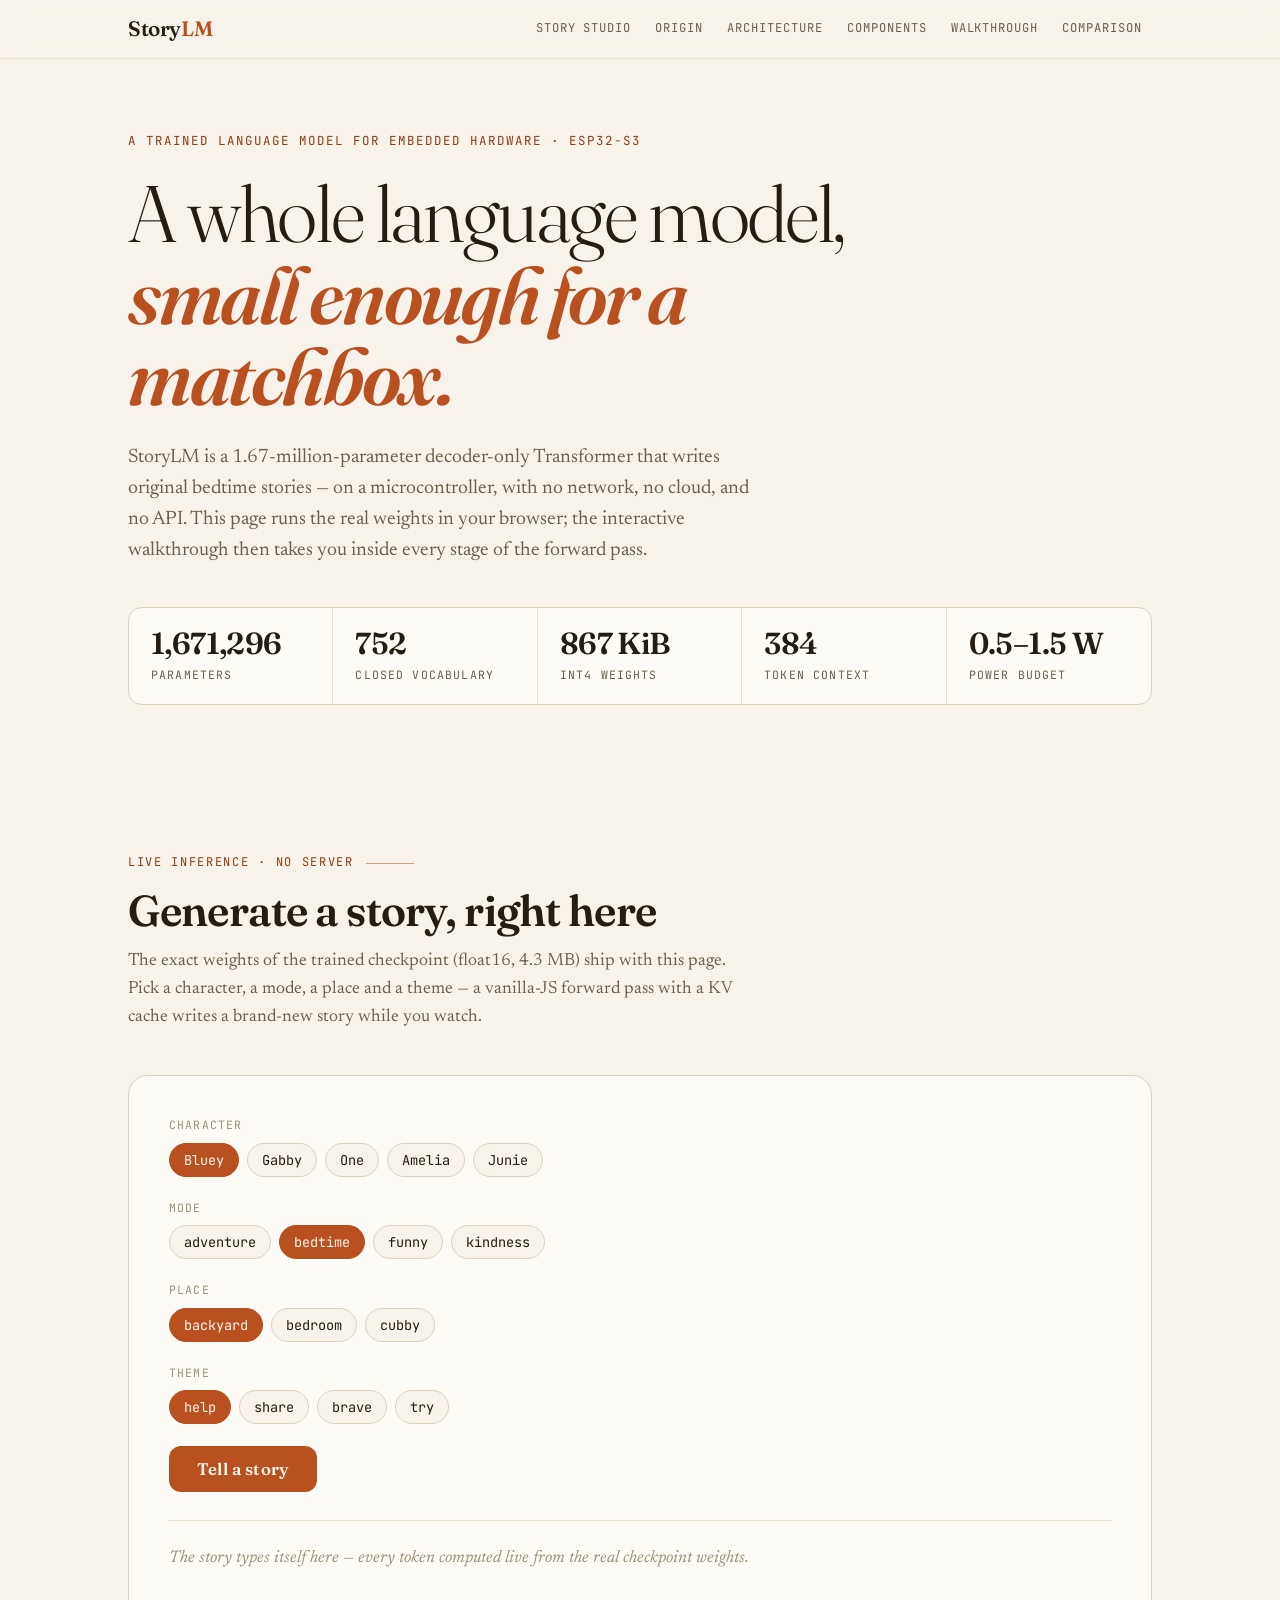
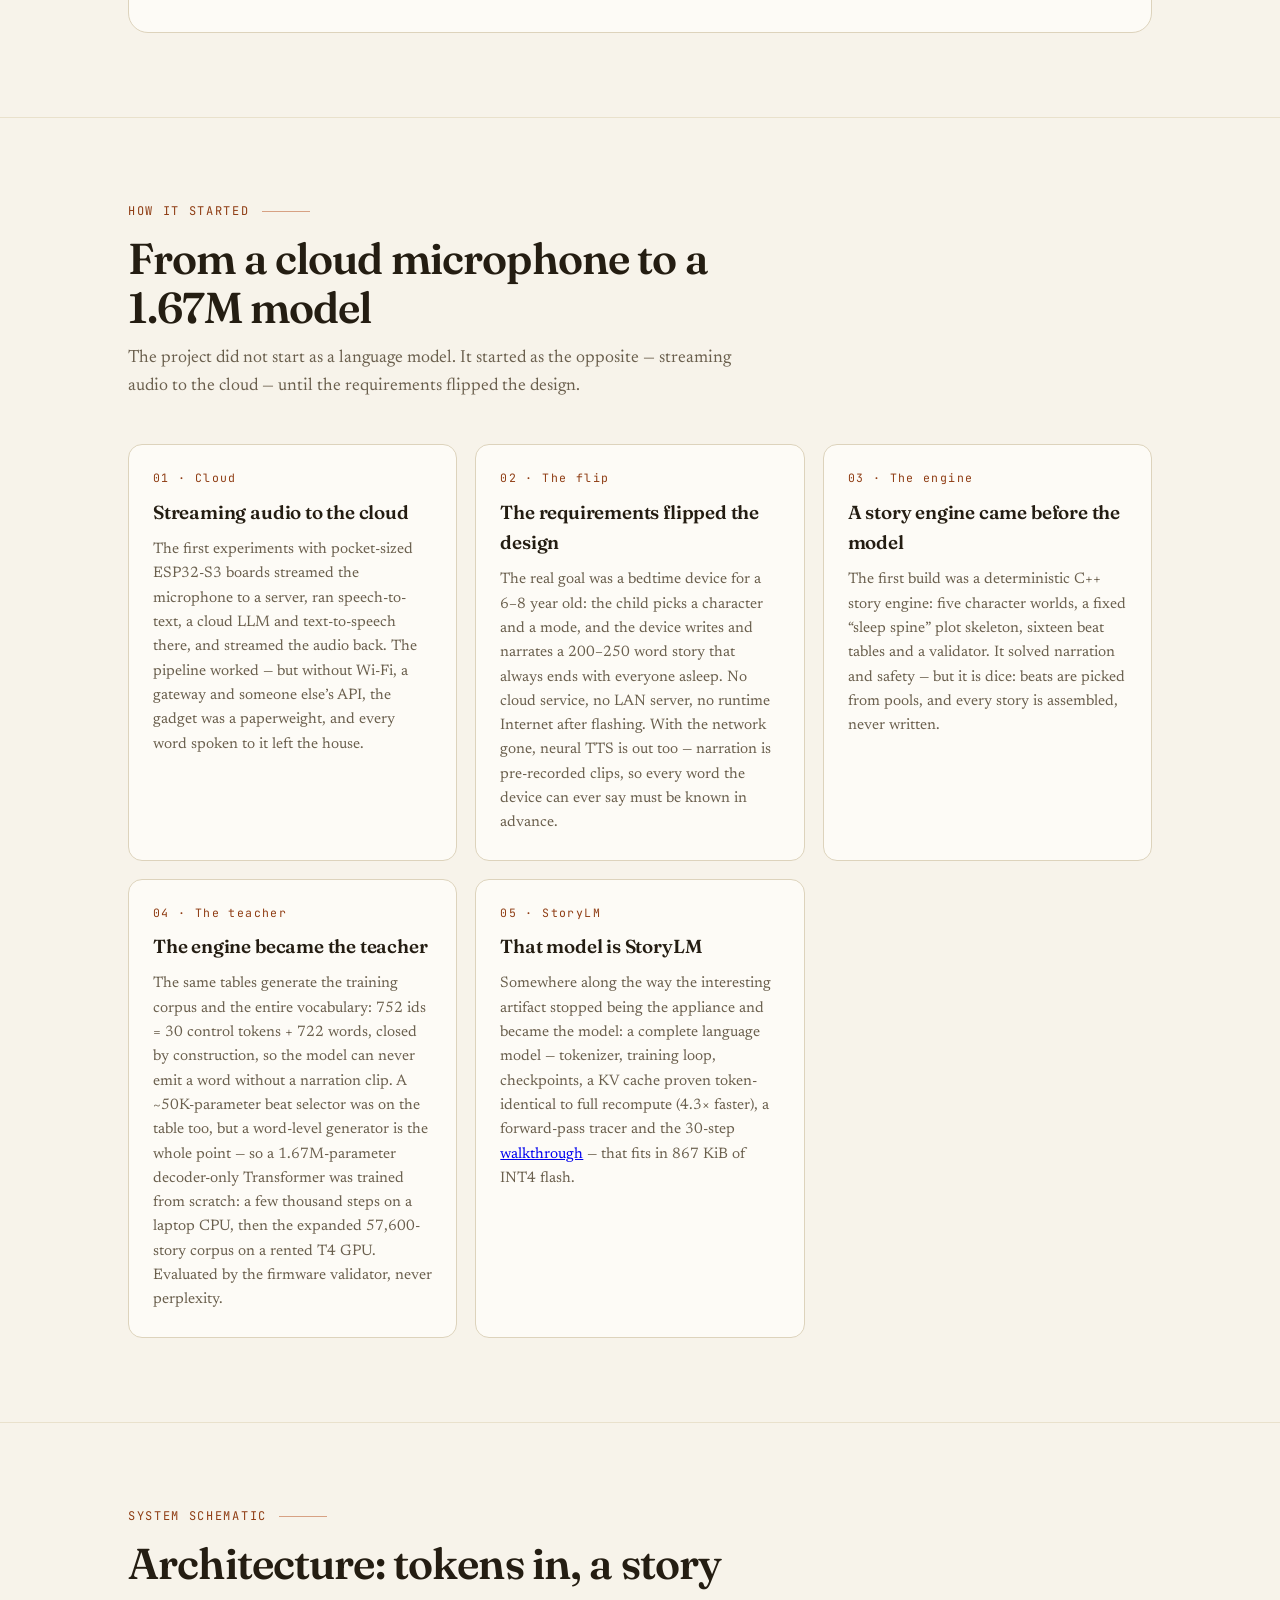
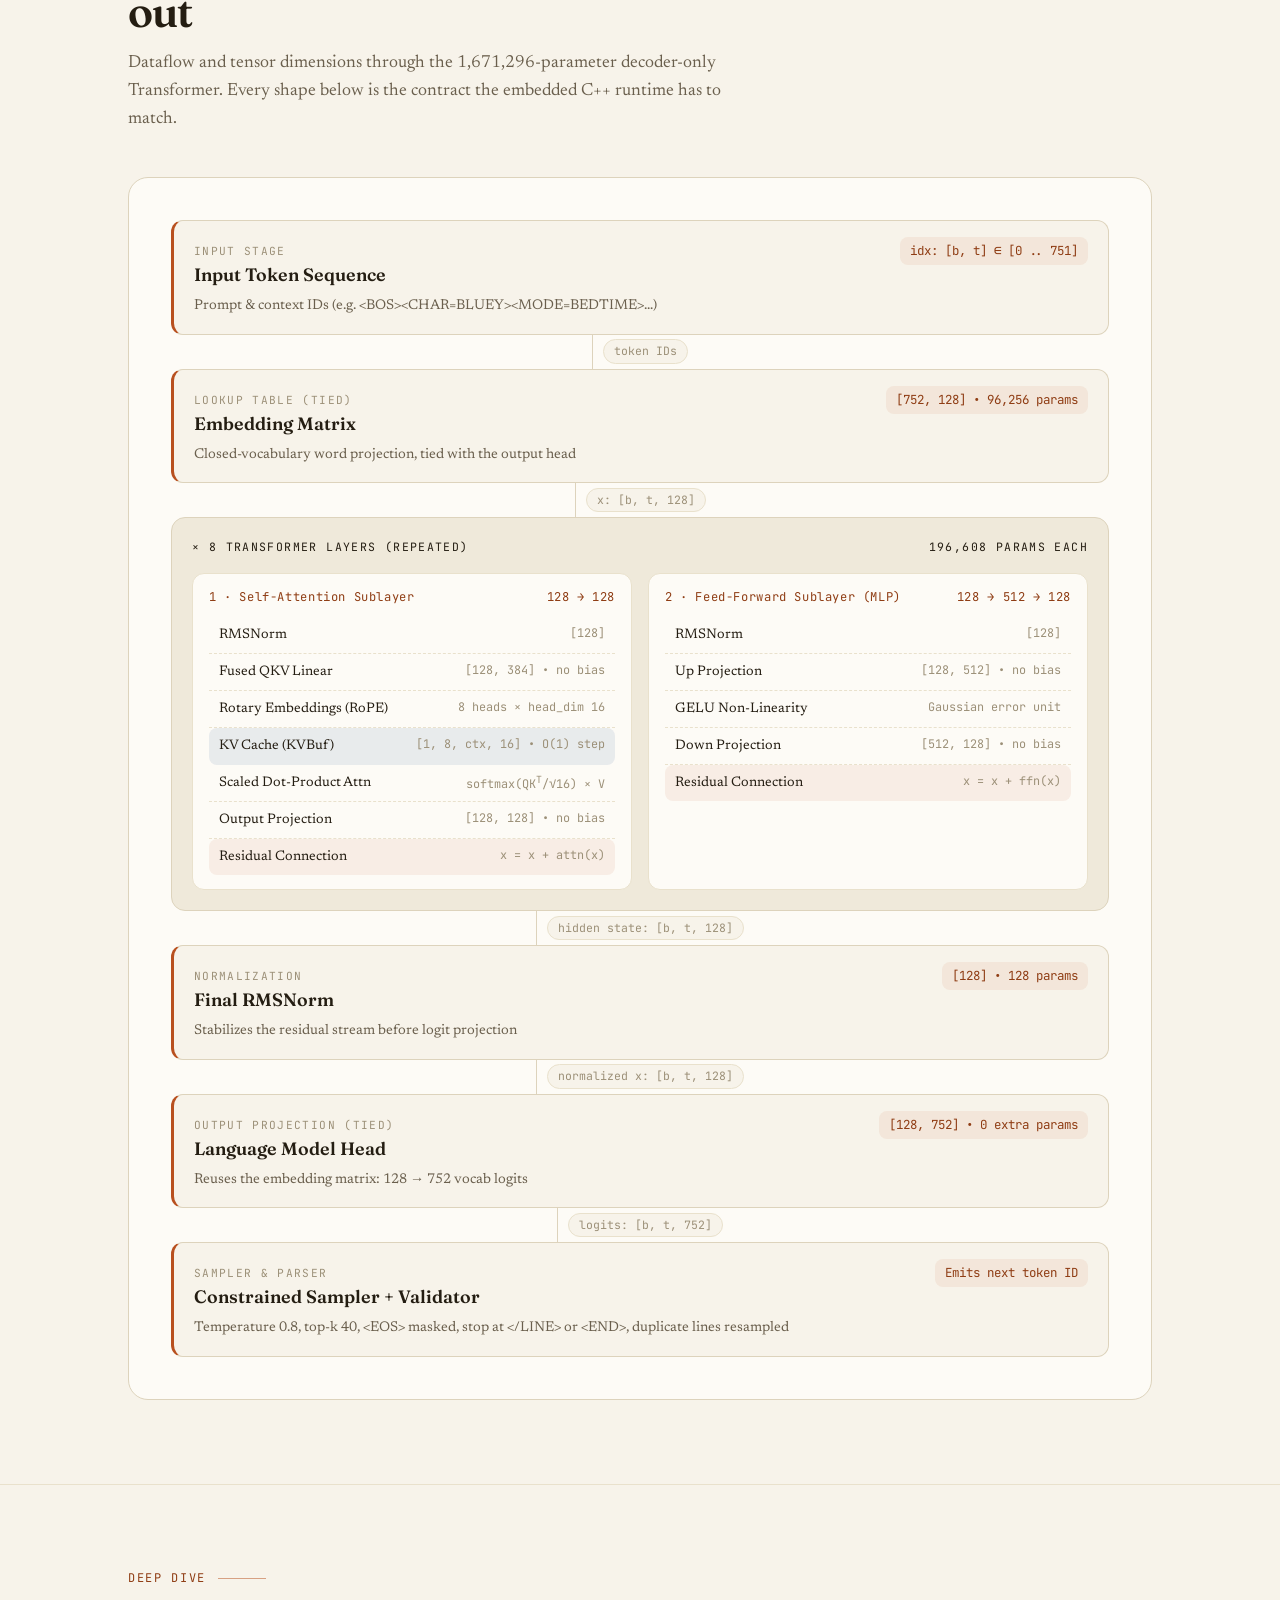
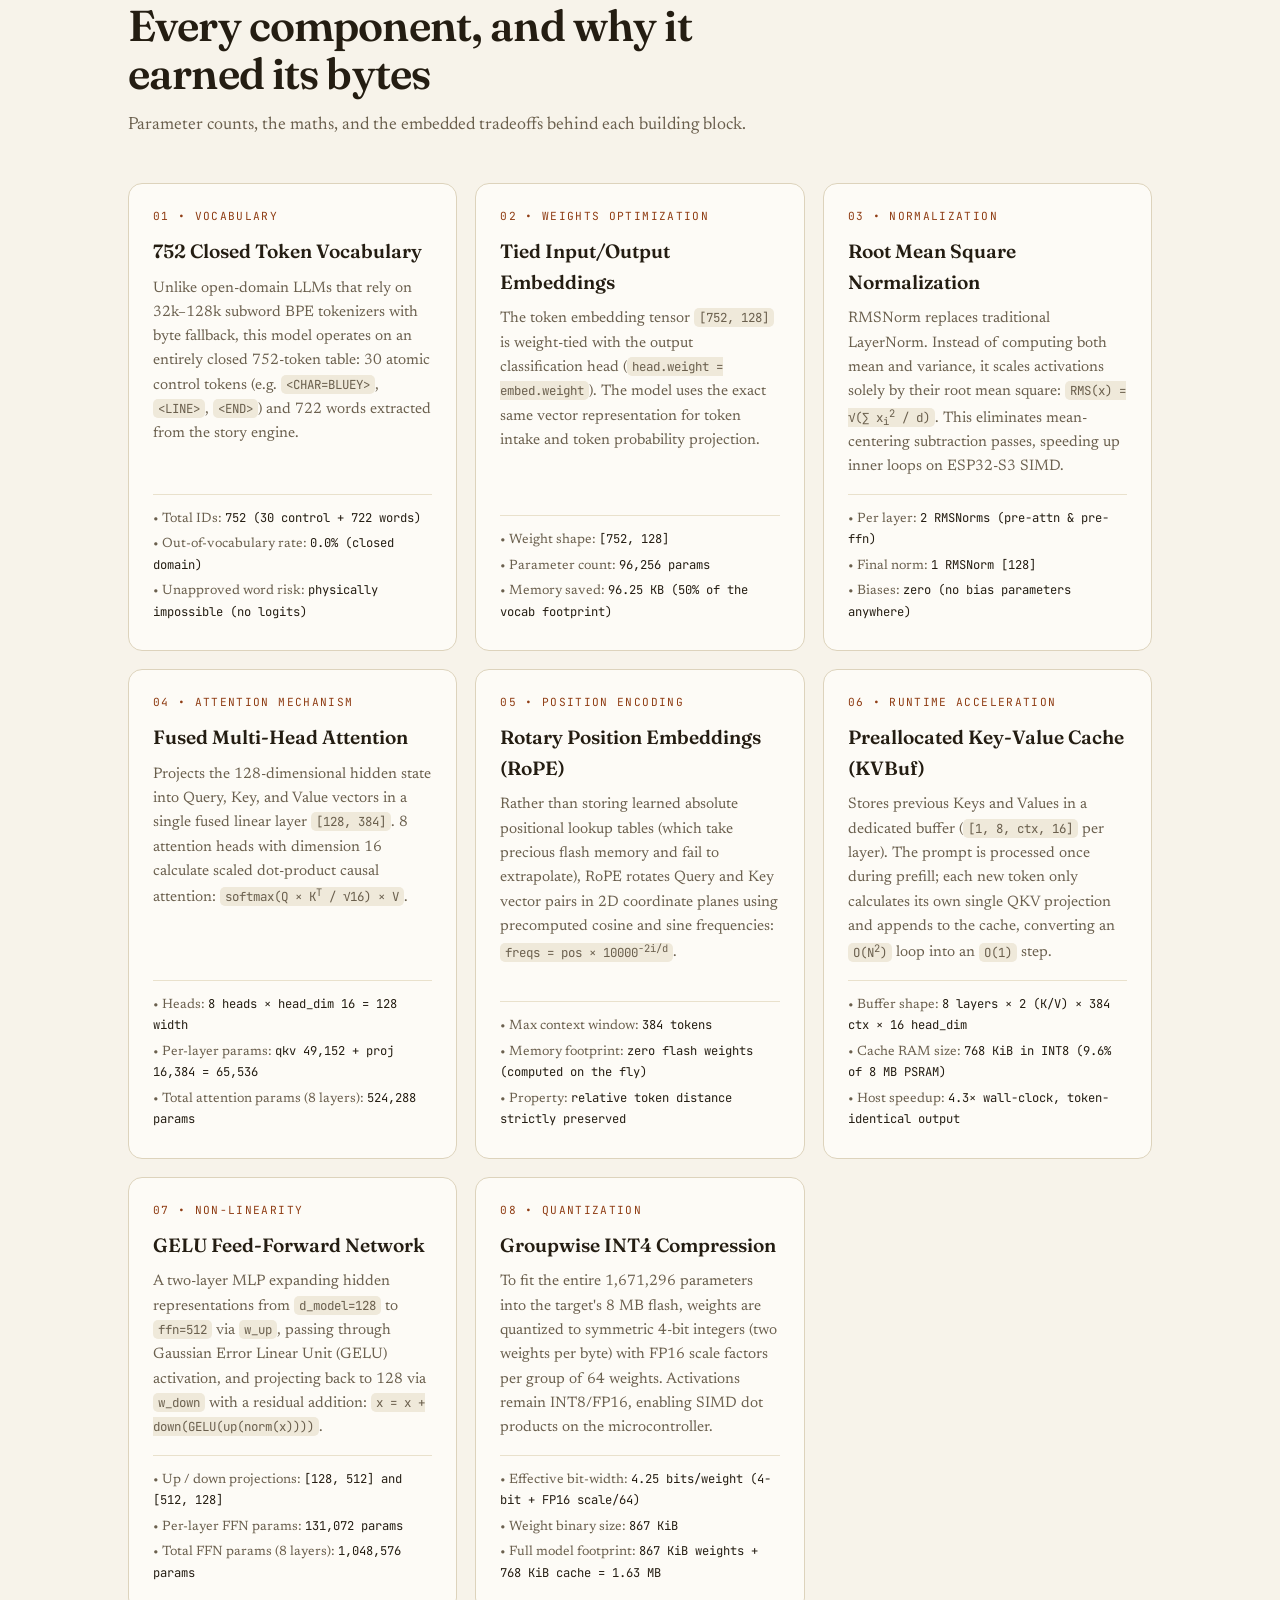
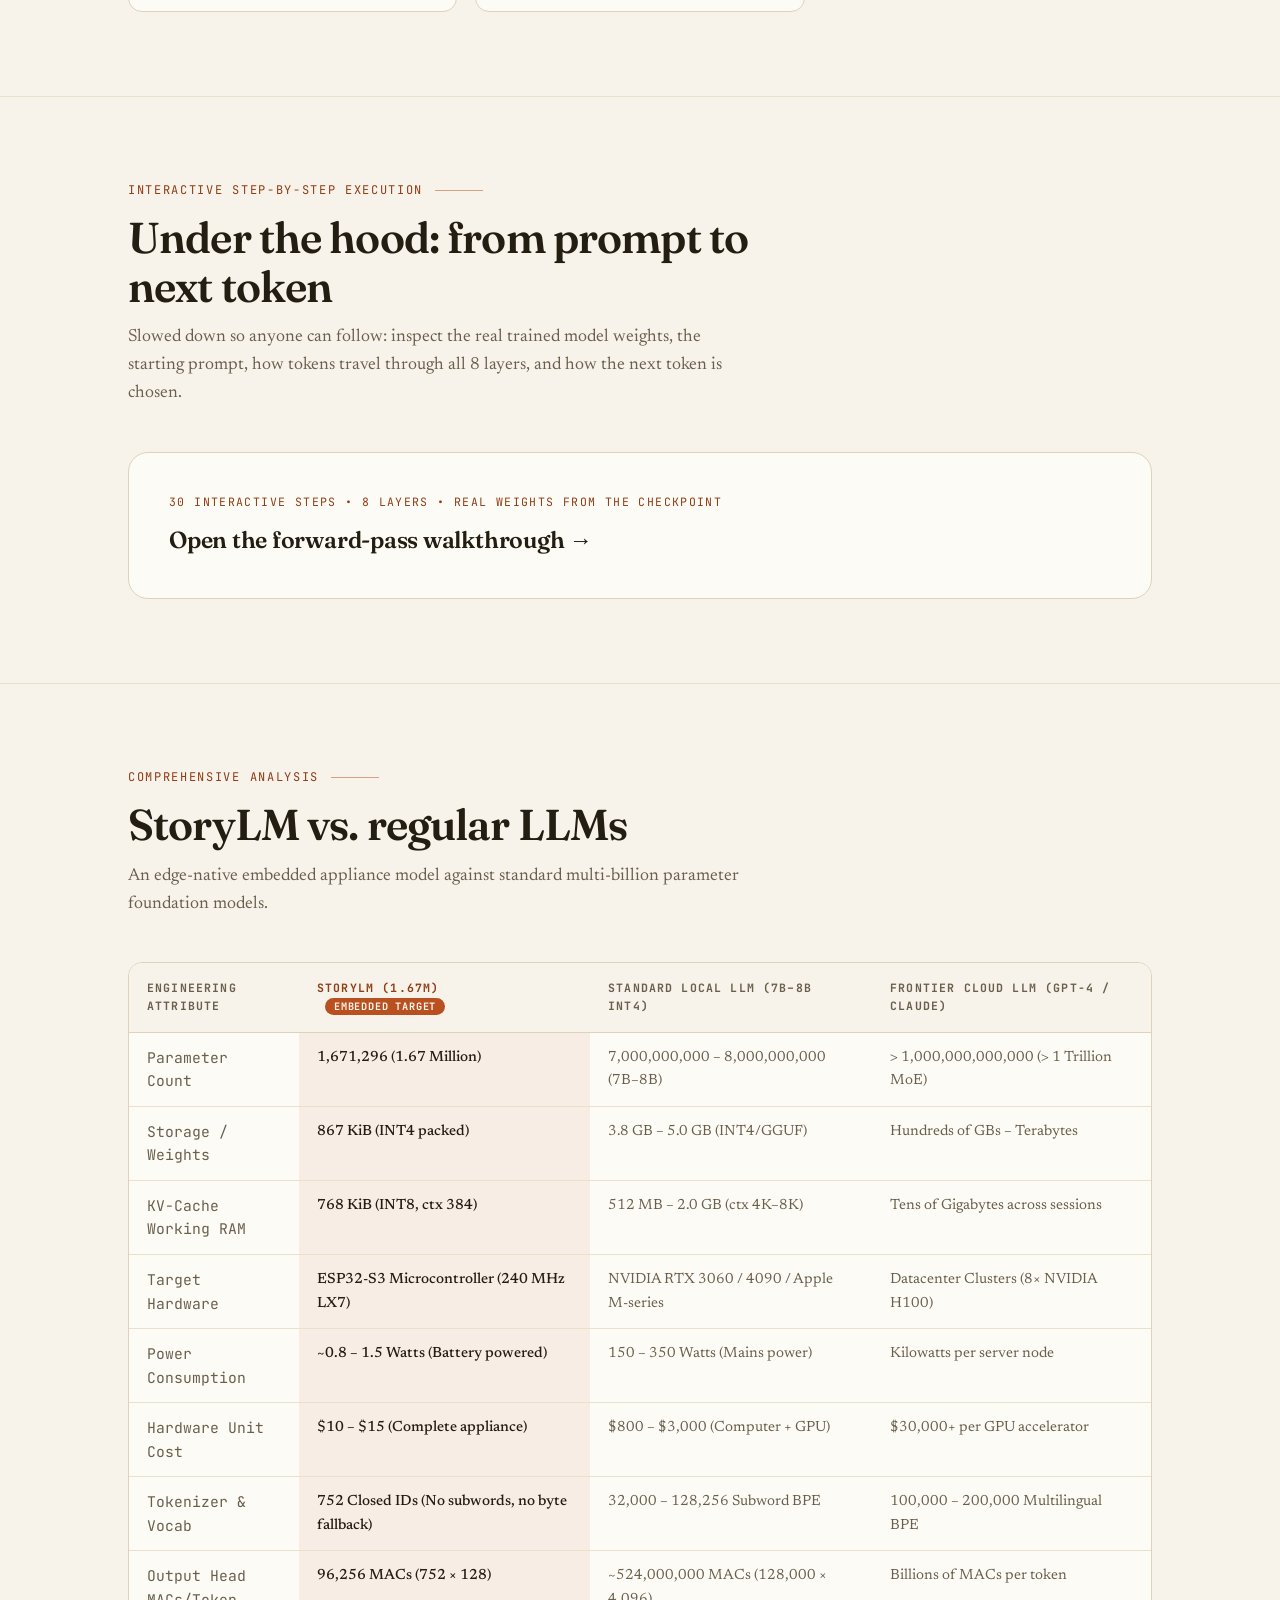
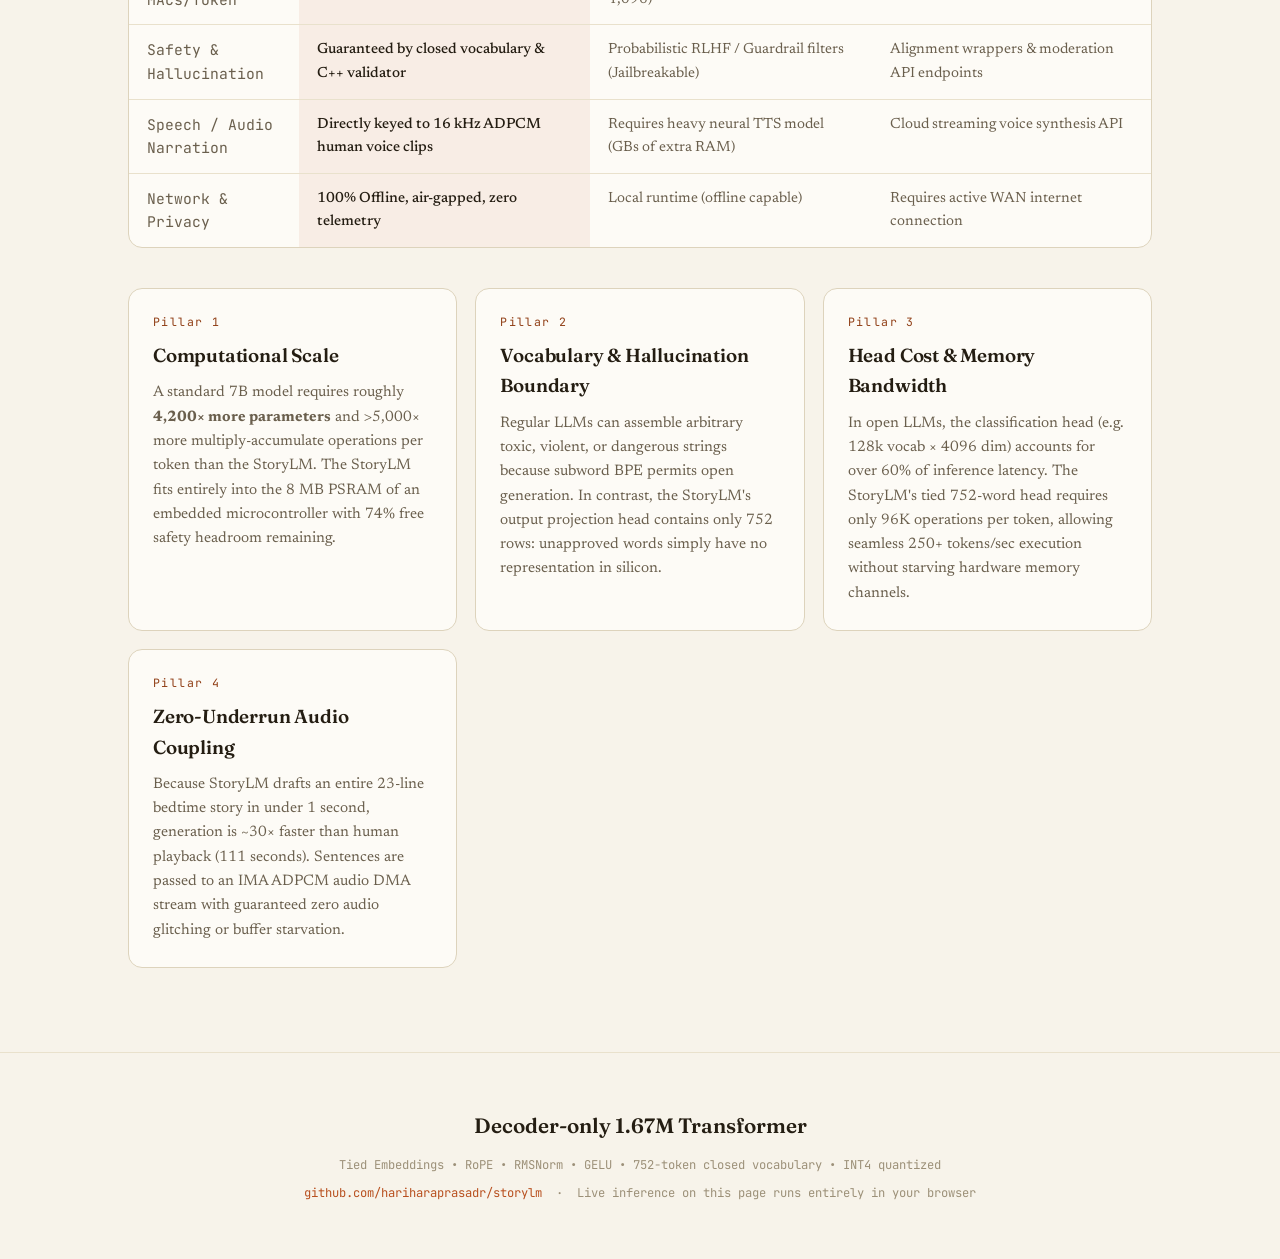
==== web/index.html @ d975929e "Rename the project to StoryLM and rebuild the walkthrough on live tensors Project rename - Vercel pr" ====
<!DOCTYPE html>
<html lang="en">
<head>
  <meta charset="UTF-8">
  <meta name="viewport" content="width=device-width, initial-scale=1.0">
  <title>StoryLM — a whole language model in 867 KiB</title>
  <meta name="description" content="A 1.67M-parameter language model that writes bedtime stories, running entirely on an embedded microcontroller. Full architecture, live in-browser generation, and a step-by-step forward pass walkthrough.">
  <link rel="preconnect" href="https://fonts.googleapis.com">
  <link rel="preconnect" href="https://fonts.gstatic.com" crossorigin>
  <link href="https://fonts.googleapis.com/css2?family=Fraunces:opsz,wght@9..144,300;9..144,400;9..144,600&family=Newsreader:ital,opsz,wght@0,6..72,400;0,6..72,500;1,6..72,400&family=JetBrains+Mono:wght@400;500&display=swap" rel="stylesheet">
  <link rel="stylesheet" href="styles.css">
  <!-- Vercel Web Analytics -->
  <script>
    window.va = window.va || function () { (window.vaq = window.vaq || []).push(arguments); };
  </script>
  <script defer src="/_vercel/insights/script.js"></script>
</head>
<body>

  <header class="site-nav">
    <div class="container nav-inner">
      <a class="wordmark" href="#top">Story<em>LM</em></a>
      <ul class="nav-links">
        <li><a href="#story">Story Studio</a></li>
        <li><a href="#origin">Origin</a></li>
        <li><a href="#architecture">Architecture</a></li>
        <li><a href="#components">Components</a></li>
        <li><a href="walkthrough.html">Walkthrough</a></li>
        <li><a href="#comparison">Comparison</a></li>
      </ul>
    </div>
  </header>

  <main id="top">

    <!-- HERO -->
    <section class="hero">
      <div class="container">
        <div class="hero-kicker">A trained language model for embedded hardware · ESP32-S3</div>
        <h1 class="hero-title">A whole language model, <em>small enough for a matchbox.</em></h1>
        <p class="hero-sub">
          StoryLM is a 1.67-million-parameter decoder-only Transformer that writes original bedtime stories —
          on a microcontroller, with no network, no cloud, and no API. This page runs the real weights
          in your browser; the interactive walkthrough then takes you inside every stage of the forward pass.
        </p>
        <div class="stat-grid">
          <div class="stat"><span class="stat-num">1,671,296</span><span class="stat-label">Parameters</span></div>
          <div class="stat"><span class="stat-num">752</span><span class="stat-label">Closed vocabulary</span></div>
          <div class="stat"><span class="stat-num">867 KiB</span><span class="stat-label">INT4 weights</span></div>
          <div class="stat"><span class="stat-num">384</span><span class="stat-label">Token context</span></div>
          <div class="stat"><span class="stat-num">0.5&ndash;1.5 W</span><span class="stat-label">Power budget</span></div>
        </div>
      </div>
    </section>

    <!-- STORY STUDIO -->
    <section id="story">
      <div class="container">
        <div class="section-head">
          <div class="section-eyebrow">Live inference · no server</div>
          <h2 class="section-title">Generate a story, right here</h2>
          <p class="section-desc">
            The exact weights of the trained checkpoint (float16, 4.3&nbsp;MB) ship with this page.
            Pick a character, a mode, a place and a theme — a vanilla-JS forward pass with a KV cache
            writes a brand-new story while you watch.
          </p>
        </div>
        <div class="studio" id="story-studio">
          <p class="studio-label">Character</p>
          <div class="studio-chips" id="studio-world"></div>
          <p class="studio-label">Mode</p>
          <div class="studio-chips" id="studio-mode"></div>
          <p class="studio-label">Place</p>
          <div class="studio-chips" id="studio-place"></div>
          <p class="studio-label">Theme</p>
          <div class="studio-chips" id="studio-theme"></div>
          <button class="studio-go" id="studio-generate" type="button">Tell a story</button>
          <div class="studio-out" id="studio-output"></div>
          <div class="studio-stats" id="studio-stats"></div>
        </div>
      </div>
    </section>

    <!-- ORIGIN / BACKSTORY -->
    <section id="origin">
      <div class="container">
        <div class="section-head">
          <div class="section-eyebrow">How it started</div>
          <h2 class="section-title">From a cloud microphone to a 1.67M model</h2>
          <p class="section-desc">
            The project did not start as a language model. It started as the opposite — streaming
            audio to the cloud — until the requirements flipped the design.
          </p>
        </div>
        <div class="card-grid">
          <div class="ed-card">
            <span class="ed-card-num">01 · Cloud</span>
            <h3>Streaming audio to the cloud</h3>
            <p>
              The first experiments with pocket-sized ESP32-S3 boards streamed the microphone to a server,
              ran speech-to-text, a cloud LLM and text-to-speech there, and streamed the audio back. The
              pipeline worked &mdash; but without Wi-Fi, a gateway and someone else&rsquo;s API, the gadget
              was a paperweight, and every word spoken to it left the house.
            </p>
          </div>
          <div class="ed-card">
            <span class="ed-card-num">02 · The flip</span>
            <h3>The requirements flipped the design</h3>
            <p>
              The real goal was a bedtime device for a 6&ndash;8 year old: the child picks a character and a
              mode, and the device writes and narrates a 200&ndash;250 word story that always ends with
              everyone asleep. No cloud service, no LAN server, no runtime Internet after flashing. With the
              network gone, neural TTS is out too &mdash; narration is pre-recorded clips, so every word the
              device can ever say must be known in advance.
            </p>
          </div>
          <div class="ed-card">
            <span class="ed-card-num">03 · The engine</span>
            <h3>A story engine came before the model</h3>
            <p>
              The first build was a deterministic C++ story engine: five character worlds, a fixed
              &ldquo;sleep spine&rdquo; plot skeleton, sixteen beat tables and a validator. It solved
              narration and safety &mdash; but it is dice: beats are picked from pools, and every story is
              assembled, never written.
            </p>
          </div>
          <div class="ed-card">
            <span class="ed-card-num">04 · The teacher</span>
            <h3>The engine became the teacher</h3>
            <p>
              The same tables generate the training corpus and the entire vocabulary: 752 ids = 30 control
              tokens + 722 words, closed by construction, so the model can never emit a word without a
              narration clip. A ~50K-parameter beat selector was on the table too, but a word-level generator
              is the whole point &mdash; so a 1.67M-parameter decoder-only Transformer was trained from
              scratch: a few thousand steps on a laptop CPU, then the expanded 57,600-story corpus on a
              rented T4 GPU. Evaluated by the firmware validator, never perplexity.
            </p>
          </div>
          <div class="ed-card">
            <span class="ed-card-num">05 · StoryLM</span>
            <h3>That model is StoryLM</h3>
            <p>
              Somewhere along the way the interesting artifact stopped being the appliance and became the
              model: a complete language model &mdash; tokenizer, training loop, checkpoints, a KV cache
              proven token-identical to full recompute (4.3&times; faster), a forward-pass tracer and the
              30-step <a href="walkthrough.html">walkthrough</a> &mdash; that fits in 867 KiB of INT4 flash.
            </p>
          </div>
        </div>
      </div>
    </section>

    <!-- ARCHITECTURE -->
    <section id="architecture">
      <div class="container">
        <div class="section-head">
          <div class="section-eyebrow">System schematic</div>
          <h2 class="section-title">Architecture: tokens in, a story out</h2>
          <p class="section-desc">
            Dataflow and tensor dimensions through the 1,671,296-parameter decoder-only Transformer.
            Every shape below is the contract the embedded C++ runtime has to match.
          </p>
        </div>

        <div class="diagram">

          <div class="diagram-node">
            <div>
              <span class="node-kicker">Input stage</span>
              <span class="node-title">Input Token Sequence</span>
              <span class="node-desc">Prompt &amp; context IDs (e.g. &lt;BOS&gt;&lt;CHAR=BLUEY&gt;&lt;MODE=BEDTIME&gt;&hellip;)</span>
            </div>
            <div class="node-shape">idx: [b, t] &isin; [0 .. 751]</div>
          </div>

          <div class="flow-arrow"><span>token IDs</span></div>

          <div class="diagram-node">
            <div>
              <span class="node-kicker">Lookup table (tied)</span>
              <span class="node-title">Embedding Matrix</span>
              <span class="node-desc">Closed-vocabulary word projection, tied with the output head</span>
            </div>
            <div class="node-shape">[752, 128] &bull; 96,256 params</div>
          </div>

          <div class="flow-arrow"><span>x: [b, t, 128]</span></div>

          <div class="layer-frame">
            <div class="layer-frame-tag">
              <span>&times; 8 Transformer Layers (Repeated)</span>
              <span>196,608 params each</span>
            </div>
            <div class="sub-grid">
              <div class="sub-branch">
                <div class="branch-head"><span>1 &middot; Self-Attention Sublayer</span><span>128 &rarr; 128</span></div>
                <div class="micro-block"><span>RMSNorm</span><span class="mb-dim">[128]</span></div>
                <div class="micro-block"><span>Fused QKV Linear</span><span class="mb-dim">[128, 384] &bull; no bias</span></div>
                <div class="micro-block"><span>Rotary Embeddings (RoPE)</span><span class="mb-dim">8 heads &times; head_dim 16</span></div>
                <div class="micro-block is-blue"><span>KV Cache (KVBuf)</span><span class="mb-dim">[1, 8, ctx, 16] &bull; O(1) step</span></div>
                <div class="micro-block"><span>Scaled Dot-Product Attn</span><span class="mb-dim">softmax(QK<sup>T</sup>/&radic;16) &times; V</span></div>
                <div class="micro-block"><span>Output Projection</span><span class="mb-dim">[128, 128] &bull; no bias</span></div>
                <div class="micro-block is-accent"><span>Residual Connection</span><span class="mb-dim">x = x + attn(x)</span></div>
              </div>
              <div class="sub-branch">
                <div class="branch-head"><span>2 &middot; Feed-Forward Sublayer (MLP)</span><span>128 &rarr; 512 &rarr; 128</span></div>
                <div class="micro-block"><span>RMSNorm</span><span class="mb-dim">[128]</span></div>
                <div class="micro-block"><span>Up Projection</span><span class="mb-dim">[128, 512] &bull; no bias</span></div>
                <div class="micro-block"><span>GELU Non-Linearity</span><span class="mb-dim">Gaussian error unit</span></div>
                <div class="micro-block"><span>Down Projection</span><span class="mb-dim">[512, 128] &bull; no bias</span></div>
                <div class="micro-block is-accent"><span>Residual Connection</span><span class="mb-dim">x = x + ffn(x)</span></div>
              </div>
            </div>
          </div>

          <div class="flow-arrow"><span>hidden state: [b, t, 128]</span></div>

          <div class="diagram-node">
            <div>
              <span class="node-kicker">Normalization</span>
              <span class="node-title">Final RMSNorm</span>
              <span class="node-desc">Stabilizes the residual stream before logit projection</span>
            </div>
            <div class="node-shape">[128] &bull; 128 params</div>
          </div>

          <div class="flow-arrow"><span>normalized x: [b, t, 128]</span></div>

          <div class="diagram-node">
            <div>
              <span class="node-kicker">Output projection (tied)</span>
              <span class="node-title">Language Model Head</span>
              <span class="node-desc">Reuses the embedding matrix: 128 &rarr; 752 vocab logits</span>
            </div>
            <div class="node-shape">[128, 752] &bull; 0 extra params</div>
          </div>

          <div class="flow-arrow"><span>logits: [b, t, 752]</span></div>

          <div class="diagram-node">
            <div>
              <span class="node-kicker">Sampler &amp; parser</span>
              <span class="node-title">Constrained Sampler + Validator</span>
              <span class="node-desc">Temperature 0.8, top-k 40, &lt;EOS&gt; masked, stop at &lt;/LINE&gt; or &lt;END&gt;, duplicate lines resampled</span>
            </div>
            <div class="node-shape">Emits next token ID</div>
          </div>

        </div>
      </div>
    </section>

    <!-- COMPONENTS -->
    <section id="components">
      <div class="container">
        <div class="section-head">
          <div class="section-eyebrow">Deep dive</div>
          <h2 class="section-title">Every component, and why it earned its bytes</h2>
          <p class="section-desc">
            Parameter counts, the maths, and the embedded tradeoffs behind each building block.
          </p>
        </div>

        <div class="components-grid">

          <div class="comp-card">
            <span class="comp-card-badge">01 &bull; Vocabulary</span>
            <h3>752 Closed Token Vocabulary</h3>
            <p>
              Unlike open-domain LLMs that rely on 32k&ndash;128k subword BPE tokenizers with byte fallback, this model operates on an entirely closed 752-token table: 30 atomic control tokens (e.g. <code>&lt;CHAR=BLUEY&gt;</code>, <code>&lt;LINE&gt;</code>, <code>&lt;END&gt;</code>) and 722 words extracted from the story engine.
            </p>
            <div class="comp-specs">
              <div>&bull; Total IDs: <span>752 (30 control + 722 words)</span></div>
              <div>&bull; Out-of-vocabulary rate: <span>0.0% (closed domain)</span></div>
              <div>&bull; Unapproved word risk: <span>physically impossible (no logits)</span></div>
            </div>
          </div>

          <div class="comp-card">
            <span class="comp-card-badge">02 &bull; Weights optimization</span>
            <h3>Tied Input/Output Embeddings</h3>
            <p>
              The token embedding tensor <code>[752, 128]</code> is weight-tied with the output classification head (<code>head.weight = embed.weight</code>). The model uses the exact same vector representation for token intake and token probability projection.
            </p>
            <div class="comp-specs">
              <div>&bull; Weight shape: <span>[752, 128]</span></div>
              <div>&bull; Parameter count: <span>96,256 params</span></div>
              <div>&bull; Memory saved: <span>96.25 KB (50% of the vocab footprint)</span></div>
            </div>
          </div>

          <div class="comp-card">
            <span class="comp-card-badge">03 &bull; Normalization</span>
            <h3>Root Mean Square Normalization</h3>
            <p>
              RMSNorm replaces traditional LayerNorm. Instead of computing both mean and variance, it scales activations solely by their root mean square: <code>RMS(x) = &radic;(&sum; x<sub>i</sub><sup>2</sup> / d)</code>. This eliminates mean-centering subtraction passes, speeding up inner loops on ESP32-S3 SIMD.
            </p>
            <div class="comp-specs">
              <div>&bull; Per layer: <span>2 RMSNorms (pre-attn &amp; pre-ffn)</span></div>
              <div>&bull; Final norm: <span>1 RMSNorm [128]</span></div>
              <div>&bull; Biases: <span>zero (no bias parameters anywhere)</span></div>
            </div>
          </div>

          <div class="comp-card">
            <span class="comp-card-badge">04 &bull; Attention mechanism</span>
            <h3>Fused Multi-Head Attention</h3>
            <p>
              Projects the 128-dimensional hidden state into Query, Key, and Value vectors in a single fused linear layer <code>[128, 384]</code>. 8 attention heads with dimension 16 calculate scaled dot-product causal attention: <code>softmax(Q &times; K<sup>T</sup> / &radic;16) &times; V</code>.
            </p>
            <div class="comp-specs">
              <div>&bull; Heads: <span>8 heads &times; head_dim 16 = 128 width</span></div>
              <div>&bull; Per-layer params: <span>qkv 49,152 + proj 16,384 = 65,536</span></div>
              <div>&bull; Total attention params (8 layers): <span>524,288 params</span></div>
            </div>
          </div>

          <div class="comp-card">
            <span class="comp-card-badge">05 &bull; Position encoding</span>
            <h3>Rotary Position Embeddings (RoPE)</h3>
            <p>
              Rather than storing learned absolute positional lookup tables (which take precious flash memory and fail to extrapolate), RoPE rotates Query and Key vector pairs in 2D coordinate planes using precomputed cosine and sine frequencies: <code>freqs = pos &times; 10000<sup>&minus;2i/d</sup></code>.
            </p>
            <div class="comp-specs">
              <div>&bull; Max context window: <span>384 tokens</span></div>
              <div>&bull; Memory footprint: <span>zero flash weights (computed on the fly)</span></div>
              <div>&bull; Property: <span>relative token distance strictly preserved</span></div>
            </div>
          </div>

          <div class="comp-card">
            <span class="comp-card-badge">06 &bull; Runtime acceleration</span>
            <h3>Preallocated Key-Value Cache (KVBuf)</h3>
            <p>
              Stores previous Keys and Values in a dedicated buffer (<code>[1, 8, ctx, 16]</code> per layer). The prompt is processed once during prefill; each new token only calculates its own single QKV projection and appends to the cache, converting an <code>O(N<sup>2</sup>)</code> loop into an <code>O(1)</code> step.
            </p>
            <div class="comp-specs">
              <div>&bull; Buffer shape: <span>8 layers &times; 2 (K/V) &times; 384 ctx &times; 16 head_dim</span></div>
              <div>&bull; Cache RAM size: <span>768 KiB in INT8 (9.6% of 8 MB PSRAM)</span></div>
              <div>&bull; Host speedup: <span>4.3&times; wall-clock, token-identical output</span></div>
            </div>
          </div>

          <div class="comp-card">
            <span class="comp-card-badge">07 &bull; Non-linearity</span>
            <h3>GELU Feed-Forward Network</h3>
            <p>
              A two-layer MLP expanding hidden representations from <code>d_model=128</code> to <code>ffn=512</code> via <code>w_up</code>, passing through Gaussian Error Linear Unit (GELU) activation, and projecting back to 128 via <code>w_down</code> with a residual addition: <code>x = x + down(GELU(up(norm(x))))</code>.
            </p>
            <div class="comp-specs">
              <div>&bull; Up / down projections: <span>[128, 512] and [512, 128]</span></div>
              <div>&bull; Per-layer FFN params: <span>131,072 params</span></div>
              <div>&bull; Total FFN params (8 layers): <span>1,048,576 params</span></div>
            </div>
          </div>

          <div class="comp-card">
            <span class="comp-card-badge">08 &bull; Quantization</span>
            <h3>Groupwise INT4 Compression</h3>
            <p>
              To fit the entire 1,671,296 parameters into the target's 8 MB flash, weights are quantized to symmetric 4-bit integers (two weights per byte) with FP16 scale factors per group of 64 weights. Activations remain INT8/FP16, enabling SIMD dot products on the microcontroller.
            </p>
            <div class="comp-specs">
              <div>&bull; Effective bit-width: <span>4.25 bits/weight (4-bit + FP16 scale/64)</span></div>
              <div>&bull; Weight binary size: <span>867 KiB</span></div>
              <div>&bull; Full model footprint: <span>867 KiB weights + 768 KiB cache = 1.63 MB</span></div>
            </div>
          </div>

        </div>
      </div>
    </section>

    <!-- WALKTHROUGH CTA (the interactive walkthrough lives on walkthrough.html) -->
    <section id="walkthrough">
      <div class="container">
        <div class="section-head">
          <div class="section-eyebrow">Interactive step-by-step execution</div>
          <h2 class="section-title">Under the hood: from prompt to next token</h2>
          <p class="section-desc">
            Slowed down so anyone can follow: inspect the real trained model weights, the starting prompt,
            how tokens travel through all 8 layers, and how the next token is chosen.
          </p>
        </div>

        <a class="walkthrough-cta" href="walkthrough.html">
          <span class="walkthrough-cta-kicker">30 interactive steps &bull; 8 layers &bull; real weights from the checkpoint</span>
          <span class="walkthrough-cta-title">Open the forward-pass walkthrough &rarr;</span>
        </a>
      </div>
    </section>

    <!-- COMPARISON -->
    <section id="comparison">
      <div class="container">
        <div class="section-head">
          <div class="section-eyebrow">Comprehensive analysis</div>
          <h2 class="section-title">StoryLM vs. regular LLMs</h2>
          <p class="section-desc">
            An edge-native embedded appliance model against standard multi-billion parameter foundation models.
          </p>
        </div>

        <div class="table-wrap">
          <table>
            <thead>
              <tr>
                <th>Engineering Attribute</th>
                <th class="pill-th">StoryLM (1.67M) <span class="pill-note">Embedded target</span></th>
                <th>Standard Local LLM (7B&ndash;8B INT4)</th>
                <th>Frontier Cloud LLM (GPT-4 / Claude)</th>
              </tr>
            </thead>
            <tbody>
              <tr>
                <td class="cell-dim">Parameter Count</td>
                <td class="cell-tiny">1,671,296 (1.67 Million)</td>
                <td class="cell-normal">7,000,000,000 &ndash; 8,000,000,000 (7B&ndash;8B)</td>
                <td class="cell-normal">&gt; 1,000,000,000,000 (&gt; 1 Trillion MoE)</td>
              </tr>
              <tr>
                <td class="cell-dim">Storage / Weights</td>
                <td class="cell-tiny">867 KiB (INT4 packed)</td>
                <td class="cell-normal">3.8 GB &ndash; 5.0 GB (INT4/GGUF)</td>
                <td class="cell-normal">Hundreds of GBs &ndash; Terabytes</td>
              </tr>
              <tr>
                <td class="cell-dim">KV-Cache Working RAM</td>
                <td class="cell-tiny">768 KiB (INT8, ctx 384)</td>
                <td class="cell-normal">512 MB &ndash; 2.0 GB (ctx 4K&ndash;8K)</td>
                <td class="cell-normal">Tens of Gigabytes across sessions</td>
              </tr>
              <tr>
                <td class="cell-dim">Target Hardware</td>
                <td class="cell-tiny">ESP32-S3 Microcontroller (240 MHz LX7)</td>
                <td class="cell-normal">NVIDIA RTX 3060 / 4090 / Apple M-series</td>
                <td class="cell-normal">Datacenter Clusters (8&times; NVIDIA H100)</td>
              </tr>
              <tr>
                <td class="cell-dim">Power Consumption</td>
                <td class="cell-tiny">~0.8 &ndash; 1.5 Watts (Battery powered)</td>
                <td class="cell-normal">150 &ndash; 350 Watts (Mains power)</td>
                <td class="cell-normal">Kilowatts per server node</td>
              </tr>
              <tr>
                <td class="cell-dim">Hardware Unit Cost</td>
                <td class="cell-tiny">$10 &ndash; $15 (Complete appliance)</td>
                <td class="cell-normal">$800 &ndash; $3,000 (Computer + GPU)</td>
                <td class="cell-normal">$30,000+ per GPU accelerator</td>
              </tr>
              <tr>
                <td class="cell-dim">Tokenizer &amp; Vocab</td>
                <td class="cell-tiny">752 Closed IDs (No subwords, no byte fallback)</td>
                <td class="cell-normal">32,000 &ndash; 128,256 Subword BPE</td>
                <td class="cell-normal">100,000 &ndash; 200,000 Multilingual BPE</td>
              </tr>
              <tr>
                <td class="cell-dim">Output Head MACs/Token</td>
                <td class="cell-tiny">96,256 MACs (752 &times; 128)</td>
                <td class="cell-normal">~524,000,000 MACs (128,000 &times; 4,096)</td>
                <td class="cell-normal">Billions of MACs per token</td>
              </tr>
              <tr>
                <td class="cell-dim">Safety &amp; Hallucination</td>
                <td class="cell-tiny">Guaranteed by closed vocabulary &amp; C++ validator</td>
                <td class="cell-normal">Probabilistic RLHF / Guardrail filters (Jailbreakable)</td>
                <td class="cell-normal">Alignment wrappers &amp; moderation API endpoints</td>
              </tr>
              <tr>
                <td class="cell-dim">Speech / Audio Narration</td>
                <td class="cell-tiny">Directly keyed to 16 kHz ADPCM human voice clips</td>
                <td class="cell-normal">Requires heavy neural TTS model (GBs of extra RAM)</td>
                <td class="cell-normal">Cloud streaming voice synthesis API</td>
              </tr>
              <tr>
                <td class="cell-dim">Network &amp; Privacy</td>
                <td class="cell-tiny">100% Offline, air-gapped, zero telemetry</td>
                <td class="cell-normal">Local runtime (offline capable)</td>
                <td class="cell-normal">Requires active WAN internet connection</td>
              </tr>
            </tbody>
          </table>
        </div>

        <div class="pillar-grid">
          <div class="ed-card">
            <span class="ed-card-num">Pillar 1</span>
            <h4>Computational Scale</h4>
            <p>
              A standard 7B model requires roughly <strong>4,200&times; more parameters</strong> and &gt;5,000&times;
              more multiply-accumulate operations per token than the StoryLM. The StoryLM fits entirely into the
              8 MB PSRAM of an embedded microcontroller with 74% free safety headroom remaining.
            </p>
          </div>
          <div class="ed-card">
            <span class="ed-card-num">Pillar 2</span>
            <h4>Vocabulary &amp; Hallucination Boundary</h4>
            <p>
              Regular LLMs can assemble arbitrary toxic, violent, or dangerous strings because subword BPE permits
              open generation. In contrast, the StoryLM's output projection head contains only 752 rows: unapproved
              words simply have no representation in silicon.
            </p>
          </div>
          <div class="ed-card">
            <span class="ed-card-num">Pillar 3</span>
            <h4>Head Cost &amp; Memory Bandwidth</h4>
            <p>
              In open LLMs, the classification head (e.g. 128k vocab &times; 4096 dim) accounts for over 60% of
              inference latency. The StoryLM's tied 752-word head requires only 96K operations per token, allowing
              seamless 250+ tokens/sec execution without starving hardware memory channels.
            </p>
          </div>
          <div class="ed-card">
            <span class="ed-card-num">Pillar 4</span>
            <h4>Zero-Underrun Audio Coupling</h4>
            <p>
              Because StoryLM drafts an entire 23-line bedtime story in under 1 second, generation is
              ~30&times; faster than human playback (111 seconds). Sentences are passed to an IMA ADPCM audio
              DMA stream with guaranteed zero audio glitching or buffer starvation.
            </p>
          </div>
        </div>
      </div>
    </section>

  </main>

  <footer>
    <div class="container">
      <p class="footer-title">Decoder-only 1.67M Transformer</p>
      <p class="footer-line">Tied Embeddings &bull; RoPE &bull; RMSNorm &bull; GELU &bull; 752-token closed vocabulary &bull; INT4 quantized</p>
      <p class="footer-line">
        <a href="https://github.com/hariharaprasadr/storylm">github.com/hariharaprasadr/storylm</a>
        &nbsp;&middot;&nbsp; Live inference on this page runs entirely in your browser
      </p>
    </div>
  </footer>

  <script src="story_data.js"></script>
  <script src="story.js"></script>
</body>
</html>
---- web/styles.css ----
:root {
      --paper: #f7f3ea;
      --paper-2: #efe9da;
      --card: #fdfbf6;
      --ink: #241d12;
      --muted: #6a5f4d;
      --faint: #9c9078;
      --line: #ddd3bc;
      --line-soft: #e9e1cc;
      --accent: #b8501f;
      --accent-ink: #8f3d14;
      --accent-soft: rgba(184, 80, 31, 0.08);
      --blue: #31598f;
      --neg: rgba(49, 89, 143, 0.10);
      --radius: 14px;
      --font-display: 'Fraunces', Georgia, serif;
      --font-body: 'Newsreader', Georgia, serif;
      --font-mono: 'JetBrains Mono', ui-monospace, monospace;
      --max: 1080px;
    }

    * { box-sizing: border-box; }

    html { scroll-behavior: smooth; }

    body {
      margin: 0;
      background: var(--paper);
      color: var(--ink);
      font-family: var(--font-body);
      font-size: 1.06rem;
      line-height: 1.6;
      -webkit-font-smoothing: antialiased;
    }

    ::selection { background: var(--accent-soft); }

    .container { max-width: var(--max); margin: 0 auto; padding: 0 28px; }

    /* ============ NAV ============ */
    header.site-nav {
      position: sticky;
      top: 0;
      z-index: 50;
      background: rgba(247, 243, 234, 0.92);
      backdrop-filter: blur(10px);
      border-bottom: 1px solid var(--line-soft);
    }

    .nav-inner {
      display: flex;
      align-items: center;
      justify-content: space-between;
      height: 58px;
      gap: 16px;
    }

    .wordmark {
      font-family: var(--font-display);
      font-weight: 600;
      font-size: 1.3rem;
      letter-spacing: -0.02em;
      color: var(--ink);
      text-decoration: none;
      white-space: nowrap;
    }

    .wordmark em { color: var(--accent); font-style: normal; }

    .nav-links {
      display: flex;
      gap: 4px;
      list-style: none;
      margin: 0;
      padding: 0;
      overflow-x: auto;
      scrollbar-width: none;
    }

    .nav-links::-webkit-scrollbar { display: none; }

    .nav-links a {
      font-family: var(--font-mono);
      font-size: 0.76rem;
      text-transform: uppercase;
      letter-spacing: 0.08em;
      color: var(--muted);
      text-decoration: none;
      padding: 6px 10px;
      border-radius: 8px;
      white-space: nowrap;
    }

    .nav-links a:hover { color: var(--accent-ink); background: var(--accent-soft); }

    /* ============ SECTION SCAFFOLD ============ */
    main > section {
      padding: 84px 0;
      border-bottom: 1px solid var(--line-soft);
    }

    main > section:first-of-type { border-bottom: none; }

    .section-eyebrow {
      font-family: var(--font-mono);
      font-size: 0.75rem;
      text-transform: uppercase;
      letter-spacing: 0.14em;
      color: var(--accent-ink);
      display: flex;
      align-items: center;
      gap: 12px;
    }

    .section-eyebrow::after {
      content: "";
      flex: 0 0 48px;
      height: 1px;
      background: var(--accent);
      opacity: 0.5;
    }

    .section-title {
      font-family: var(--font-display);
      font-weight: 600;
      font-size: clamp(1.9rem, 3.4vw, 2.7rem);
      letter-spacing: -0.02em;
      line-height: 1.12;
      margin: 14px 0 12px;
      max-width: 22ch;
    }

    .section-desc {
      font-size: 1.1rem;
      color: var(--muted);
      max-width: 62ch;
      margin: 0;
    }

    .section-head { margin-bottom: 44px; }

    /* ============ HERO ============ */
    .hero {
      padding: 72px 0 64px;
      border-bottom: 1px solid var(--line-soft);
    }

    .hero-kicker {
      font-family: var(--font-mono);
      font-size: 0.78rem;
      text-transform: uppercase;
      letter-spacing: 0.16em;
      color: var(--accent-ink);
      margin-bottom: 22px;
    }

    .hero-title {
      font-family: var(--font-display);
      font-weight: 300;
      font-size: clamp(2.9rem, 6.4vw, 5rem);
      letter-spacing: -0.03em;
      line-height: 1.02;
      margin: 0 0 24px;
      max-width: 16ch;
    }

    .hero-title em {
      font-style: italic;
      font-weight: 600;
      color: var(--accent);
    }

    .hero-sub {
      font-size: 1.22rem;
      color: var(--muted);
      max-width: 58ch;
      margin: 0 0 40px;
    }

    .stat-grid {
      display: grid;
      grid-template-columns: repeat(auto-fit, minmax(160px, 1fr));
      border: 1px solid var(--line);
      border-radius: var(--radius);
      background: var(--card);
      overflow: hidden;
    }

    .stat {
      padding: 20px 22px;
      border-right: 1px solid var(--line-soft);
    }

    .stat:last-child { border-right: none; }

    .stat-num {
      font-family: var(--font-display);
      font-weight: 600;
      font-size: 1.9rem;
      letter-spacing: -0.02em;
      line-height: 1;
      display: block;
    }

    .stat-label {
      font-family: var(--font-mono);
      font-size: 0.72rem;
      text-transform: uppercase;
      letter-spacing: 0.1em;
      color: var(--muted);
      display: block;
      margin-top: 8px;
    }

    /* ============ STORY STUDIO ============ */
    .studio {
      background: var(--card);
      border: 1px solid var(--line);
      border-radius: 20px;
      padding: clamp(22px, 4vw, 40px);
    }

    .studio-label {
      font-family: var(--font-mono);
      font-size: 0.72rem;
      text-transform: uppercase;
      letter-spacing: 0.1em;
      color: var(--faint);
      margin: 0 0 8px;
    }

    .studio-chips {
      display: flex;
      flex-wrap: wrap;
      gap: 8px;
      margin-bottom: 22px;
    }

    .studio-chip {
      font-family: var(--font-mono);
      font-size: 0.85rem;
      padding: 7px 14px;
      border-radius: 999px;
      border: 1px solid var(--line);
      background: var(--paper);
      color: var(--ink);
      cursor: pointer;
    }

    .studio-chip:hover { border-color: var(--accent); color: var(--accent-ink); }

    .studio-chip.is-on {
      background: var(--accent);
      border-color: var(--accent);
      color: #fff8f0;
    }

    .studio-go {
      font-family: var(--font-display);
      font-weight: 600;
      font-size: 1.05rem;
      letter-spacing: 0.01em;
      padding: 13px 28px;
      border-radius: 12px;
      border: none;
      background: var(--accent);
      color: #fff8f0;
      cursor: pointer;
    }

    .studio-go:hover:not(:disabled) { background: var(--accent-ink); }
    .studio-go:disabled { opacity: 0.55; cursor: wait; }

    .studio-out {
      margin-top: 28px;
      border-top: 1px solid var(--line-soft);
      padding-top: 24px;
      min-height: 48px;
    }

    .studio-out:empty::before {
      content: "The story types itself here — every token computed live from the real checkpoint weights.";
      color: var(--faint);
      font-style: italic;
    }

    .studio-byline {
      font-family: var(--font-mono);
      font-size: 0.75rem;
      text-transform: uppercase;
      letter-spacing: 0.12em;
      color: var(--accent-ink);
      margin-bottom: 18px;
    }

    .studio-line {
      font-size: 1.24rem;
      line-height: 1.55;
      margin: 0 0 10px;
      max-width: 46ch;
    }

    .studio-line.is-new { animation: lineIn 0.4s ease both; }

    @keyframes lineIn {
      from { opacity: 0; transform: translateY(4px); }
      to { opacity: 1; transform: none; }
    }

    .studio-stats {
      font-family: var(--font-mono);
      font-size: 0.78rem;
      color: var(--faint);
      margin-top: 20px;
    }

    @media (prefers-reduced-motion: reduce) {
      .studio-line.is-new { animation: none; }
      html { scroll-behavior: auto; }
    }

    /* ============ BACKSTORY / EDITOR CARDS ============ */
    .card-grid {
      display: grid;
      grid-template-columns: repeat(auto-fit, minmax(260px, 1fr));
      gap: 18px;
    }

    .ed-card {
      background: var(--card);
      border: 1px solid var(--line);
      border-radius: var(--radius);
      padding: 24px;
    }

    .ed-card-num {
      font-family: var(--font-mono);
      font-size: 0.72rem;
      letter-spacing: 0.12em;
      color: var(--accent-ink);
      display: block;
      margin-bottom: 10px;
    }

    .ed-card h3, .ed-card h4 {
      font-family: var(--font-display);
      font-weight: 600;
      font-size: 1.18rem;
      letter-spacing: -0.01em;
      margin: 0 0 10px;
    }

    .ed-card p {
      font-size: 0.95rem;
      color: var(--muted);
      line-height: 1.6;
      margin: 0;
    }

    /* ============ ARCHITECTURE DIAGRAM ============ */
    .diagram {
      background: var(--card);
      border: 1px solid var(--line);
      border-radius: 20px;
      padding: clamp(20px, 4vw, 42px);
    }

    .diagram-node {
      border: 1px solid var(--line);
      border-left: 3px solid var(--accent);
      border-radius: 12px;
      background: var(--paper);
      padding: 16px 20px;
      display: flex;
      flex-wrap: wrap;
      gap: 8px 24px;
      justify-content: space-between;
      align-items: baseline;
    }

    .diagram-node .node-kicker {
      font-family: var(--font-mono);
      font-size: 0.7rem;
      text-transform: uppercase;
      letter-spacing: 0.12em;
      color: var(--faint);
      display: block;
    }

    .diagram-node .node-title {
      font-family: var(--font-display);
      font-weight: 600;
      font-size: 1.12rem;
    }

    .diagram-node .node-desc {
      font-size: 0.88rem;
      color: var(--muted);
      display: block;
      margin-top: 4px;
    }

    .diagram-node .node-shape {
      font-family: var(--font-mono);
      font-size: 0.78rem;
      color: var(--accent-ink);
      background: var(--accent-soft);
      border-radius: 8px;
      padding: 4px 10px;
      white-space: nowrap;
    }

    .flow-arrow {
      height: 34px;
      display: flex;
      align-items: center;
      justify-content: center;
      gap: 10px;
      color: var(--faint);
    }

    .flow-arrow::before {
      content: "";
      width: 1px;
      height: 100%;
      background: var(--line);
      order: 1;
    }

    .flow-arrow span {
      order: 2;
      font-family: var(--font-mono);
      font-size: 0.72rem;
      background: var(--paper);
      border: 1px solid var(--line-soft);
      border-radius: 999px;
      padding: 2px 10px;
    }

    .layer-frame {
      border: 1px solid var(--line);
      border-radius: 14px;
      background: var(--paper-2);
      padding: 20px;
    }

    .layer-frame-tag {
      font-family: var(--font-mono);
      font-size: 0.72rem;
      text-transform: uppercase;
      letter-spacing: 0.12em;
      color: var(--ink);
      margin-bottom: 16px;
      display: flex;
      justify-content: space-between;
      flex-wrap: wrap;
      gap: 6px;
    }

    .sub-grid {
      display: grid;
      grid-template-columns: 1fr 1fr;
      gap: 16px;
    }

    .sub-branch {
      background: var(--card);
      border: 1px solid var(--line-soft);
      border-radius: 12px;
      padding: 14px 16px;
    }

    .branch-head {
      font-family: var(--font-mono);
      font-size: 0.76rem;
      letter-spacing: 0.05em;
      color: var(--accent-ink);
      display: flex;
      justify-content: space-between;
      gap: 8px;
      margin-bottom: 10px;
      flex-wrap: wrap;
    }

    .micro-block {
      display: flex;
      justify-content: space-between;
      gap: 12px;
      padding: 7px 10px;
      border-bottom: 1px dashed var(--line-soft);
      font-size: 0.86rem;
    }

    .micro-block:last-child { border-bottom: none; }

    .micro-block .mb-dim {
      font-family: var(--font-mono);
      font-size: 0.74rem;
      color: var(--faint);
      white-space: nowrap;
    }

    .micro-block.is-accent { background: var(--accent-soft); border-radius: 8px; border-bottom-color: transparent; }
    .micro-block.is-blue { background: var(--neg); border-radius: 8px; border-bottom-color: transparent; }

    /* ============ COMPONENTS ============ */
    .components-grid {
      display: grid;
      grid-template-columns: repeat(auto-fit, minmax(300px, 1fr));
      gap: 18px;
    }

    .comp-card {
      background: var(--card);
      border: 1px solid var(--line);
      border-radius: var(--radius);
      padding: 24px;
      display: flex;
      flex-direction: column;
    }

    .comp-card-badge {
      font-family: var(--font-mono);
      font-size: 0.7rem;
      text-transform: uppercase;
      letter-spacing: 0.12em;
      color: var(--accent-ink);
    }

    .comp-card h3 {
      font-family: var(--font-display);
      font-weight: 600;
      font-size: 1.2rem;
      margin: 10px 0 10px;
    }

    .comp-card p {
      font-size: 0.95rem;
      color: var(--muted);
      line-height: 1.6;
      margin: 0 0 14px;
      flex: 1;
    }

    .comp-card code {
      font-family: var(--font-mono);
      font-size: 0.82em;
      background: var(--paper-2);
      border-radius: 5px;
      padding: 1px 5px;
    }

    .comp-specs {
      border-top: 1px solid var(--line-soft);
      padding-top: 12px;
    }

    .comp-specs div {
      font-size: 0.84rem;
      color: var(--muted);
      padding: 2px 0;
    }

    .comp-specs span {
      font-family: var(--font-mono);
      font-size: 0.76rem;
      color: var(--ink);
    }

    /* ============ COMPARISON ============ */
    .table-wrap {
      background: var(--card);
      border: 1px solid var(--line);
      border-radius: var(--radius);
      overflow: hidden;
      overflow-x: auto;
    }

    .table-wrap table {
      width: 100%;
      border-collapse: collapse;
      min-width: 720px;
    }

    .table-wrap th {
      font-family: var(--font-mono);
      font-size: 0.72rem;
      text-transform: uppercase;
      letter-spacing: 0.1em;
      text-align: left;
      padding: 16px 18px;
      color: var(--muted);
      border-bottom: 1px solid var(--line);
      background: var(--paper);
    }

    .table-wrap th.pill-th { color: var(--accent-ink); }

    .table-wrap td {
      padding: 13px 18px;
      border-bottom: 1px solid var(--line-soft);
      font-size: 0.92rem;
      vertical-align: top;
    }

    .table-wrap tr:last-child td { border-bottom: none; }

    .cell-dim {
      font-family: var(--font-mono);
      font-size: 0.76rem;
      color: var(--muted);
      width: 170px;
    }

    .cell-tiny {
      background: var(--accent-soft);
      color: var(--ink);
      font-weight: 500;
    }

    .cell-normal { color: var(--muted); }

    .pill-note {
      font-family: var(--font-mono);
      font-size: 0.64rem;
      background: var(--accent);
      color: #fff8f0;
      border-radius: 999px;
      padding: 2px 9px;
      margin-left: 8px;
      letter-spacing: 0.08em;
      white-space: nowrap;
    }

    .pillar-grid {
      display: grid;
      grid-template-columns: repeat(auto-fit, minmax(250px, 1fr));
      gap: 18px;
      margin-top: 40px;
    }

    /* ============ FOOTER ============ */
    footer {
      padding: 56px 0 48px;
      text-align: center;
    }

    .footer-line {
      font-family: var(--font-mono);
      font-size: 0.76rem;
      color: var(--faint);
      margin: 0 0 8px;
    }

    .footer-title {
      font-family: var(--font-display);
      font-weight: 600;
      font-size: 1.3rem;
      margin: 0 0 14px;
    }

    footer a { color: var(--accent); text-decoration: none; }
    footer a:hover { color: var(--accent-ink); }

    /* ============ WALKTHROUGH CTA ============ */
    .walkthrough-cta {
      display: flex;
      flex-direction: column;
      gap: 10px;
      background: var(--card);
      border: 1px solid var(--line);
      border-radius: 20px;
      padding: clamp(22px, 4vw, 40px);
      text-decoration: none;
    }

    .walkthrough-cta:hover { border-color: var(--accent); }

    .walkthrough-cta-kicker {
      font-family: var(--font-mono);
      font-size: 0.72rem;
      text-transform: uppercase;
      letter-spacing: 0.12em;
      color: var(--accent-ink);
    }

    .walkthrough-cta-title {
      font-family: var(--font-display);
      font-weight: 600;
      font-size: 1.45rem;
      letter-spacing: -0.01em;
      color: var(--ink);
    }

    /* ============ RESPONSIVE ============ */
    @media (max-width: 960px) {
      main > section { padding: 64px 0; }
    }

    @media (max-width: 640px) {
      .container { padding: 0 18px; }
      main > section { padding: 56px 0; }
      .hero { padding: 52px 0 44px; }
      .sub-grid { grid-template-columns: 1fr; }
      .stat-grid { grid-template-columns: 1fr 1fr; }
      .stat { border-bottom: 1px solid var(--line-soft); }
      .stat:nth-child(2n) { border-right: none; }
      .studio-line { font-size: 1.12rem; }
      .nav-inner { height: auto; padding: 10px 0; flex-wrap: wrap; }
      .nav-links { flex-wrap: wrap; justify-content: center; }
    }

    /* Anchor jumps must clear the sticky header */
    main > section, .hero { scroll-margin-top: 72px; }
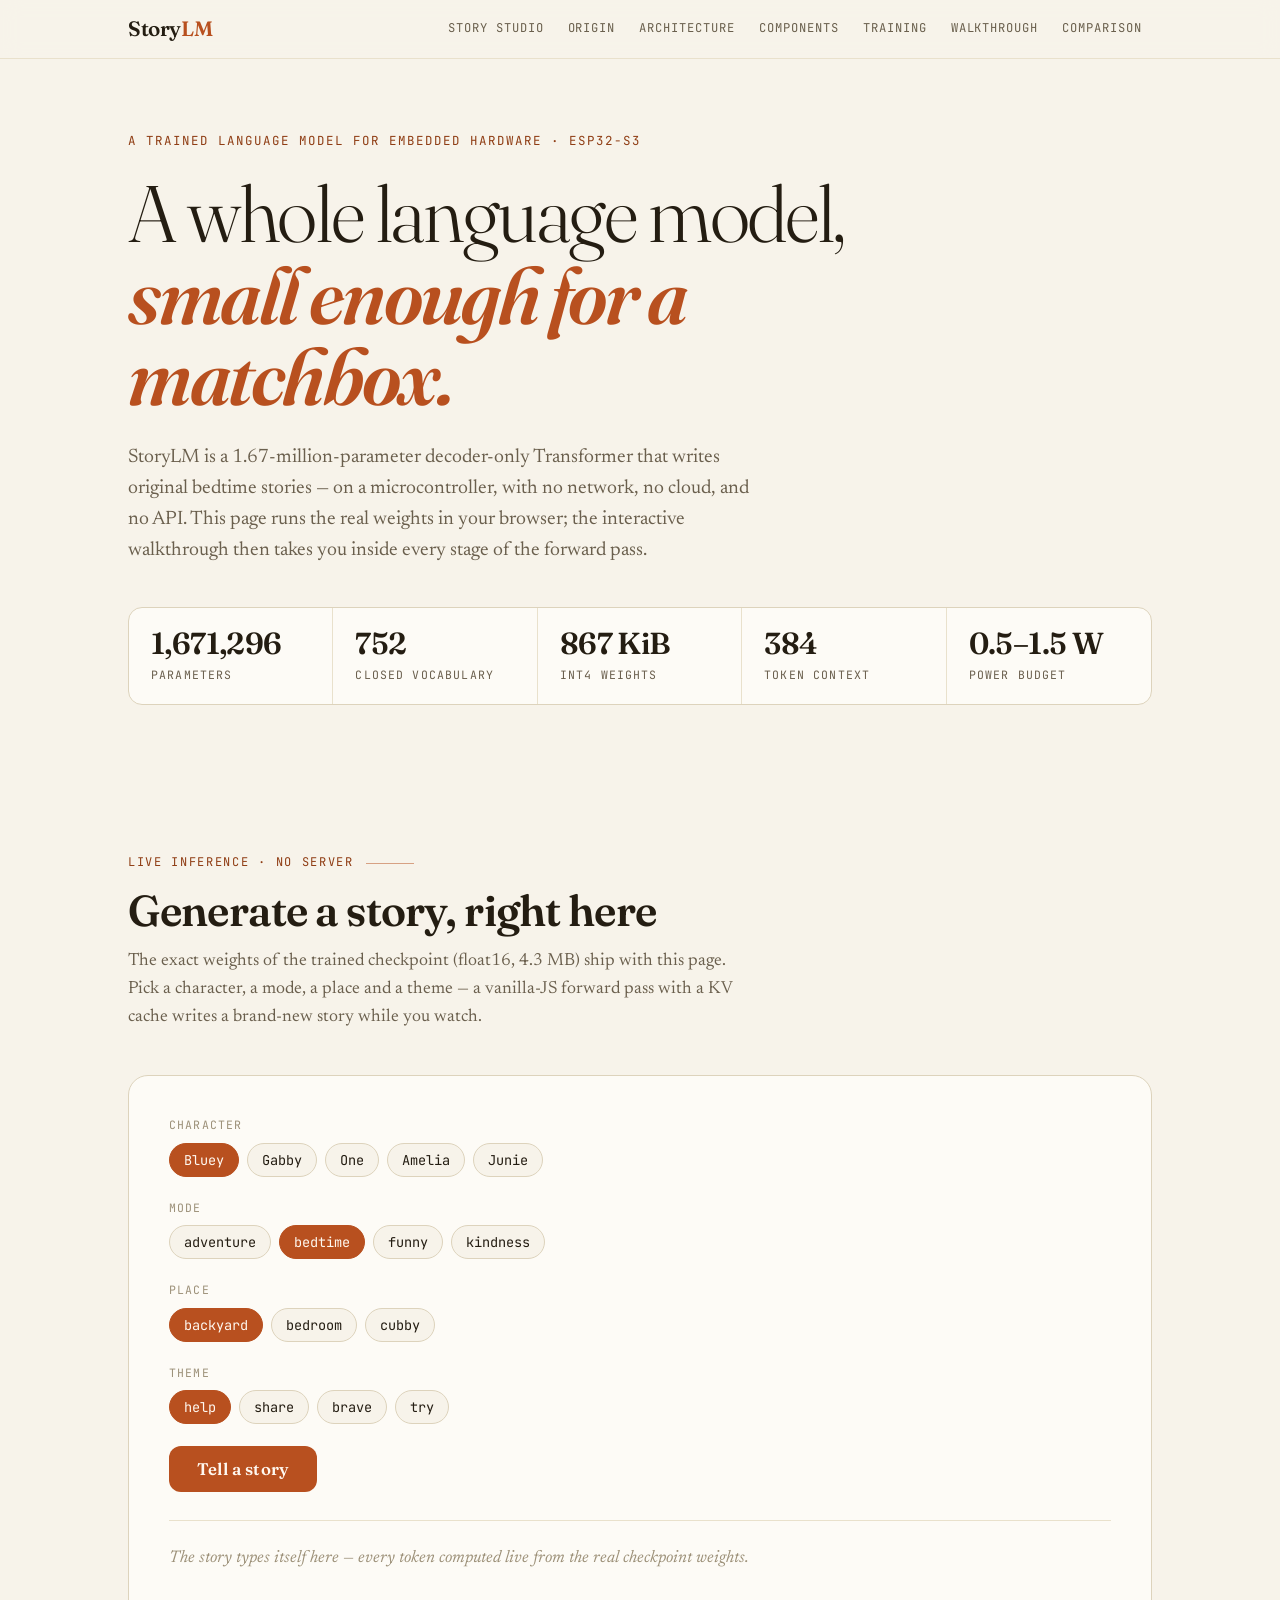
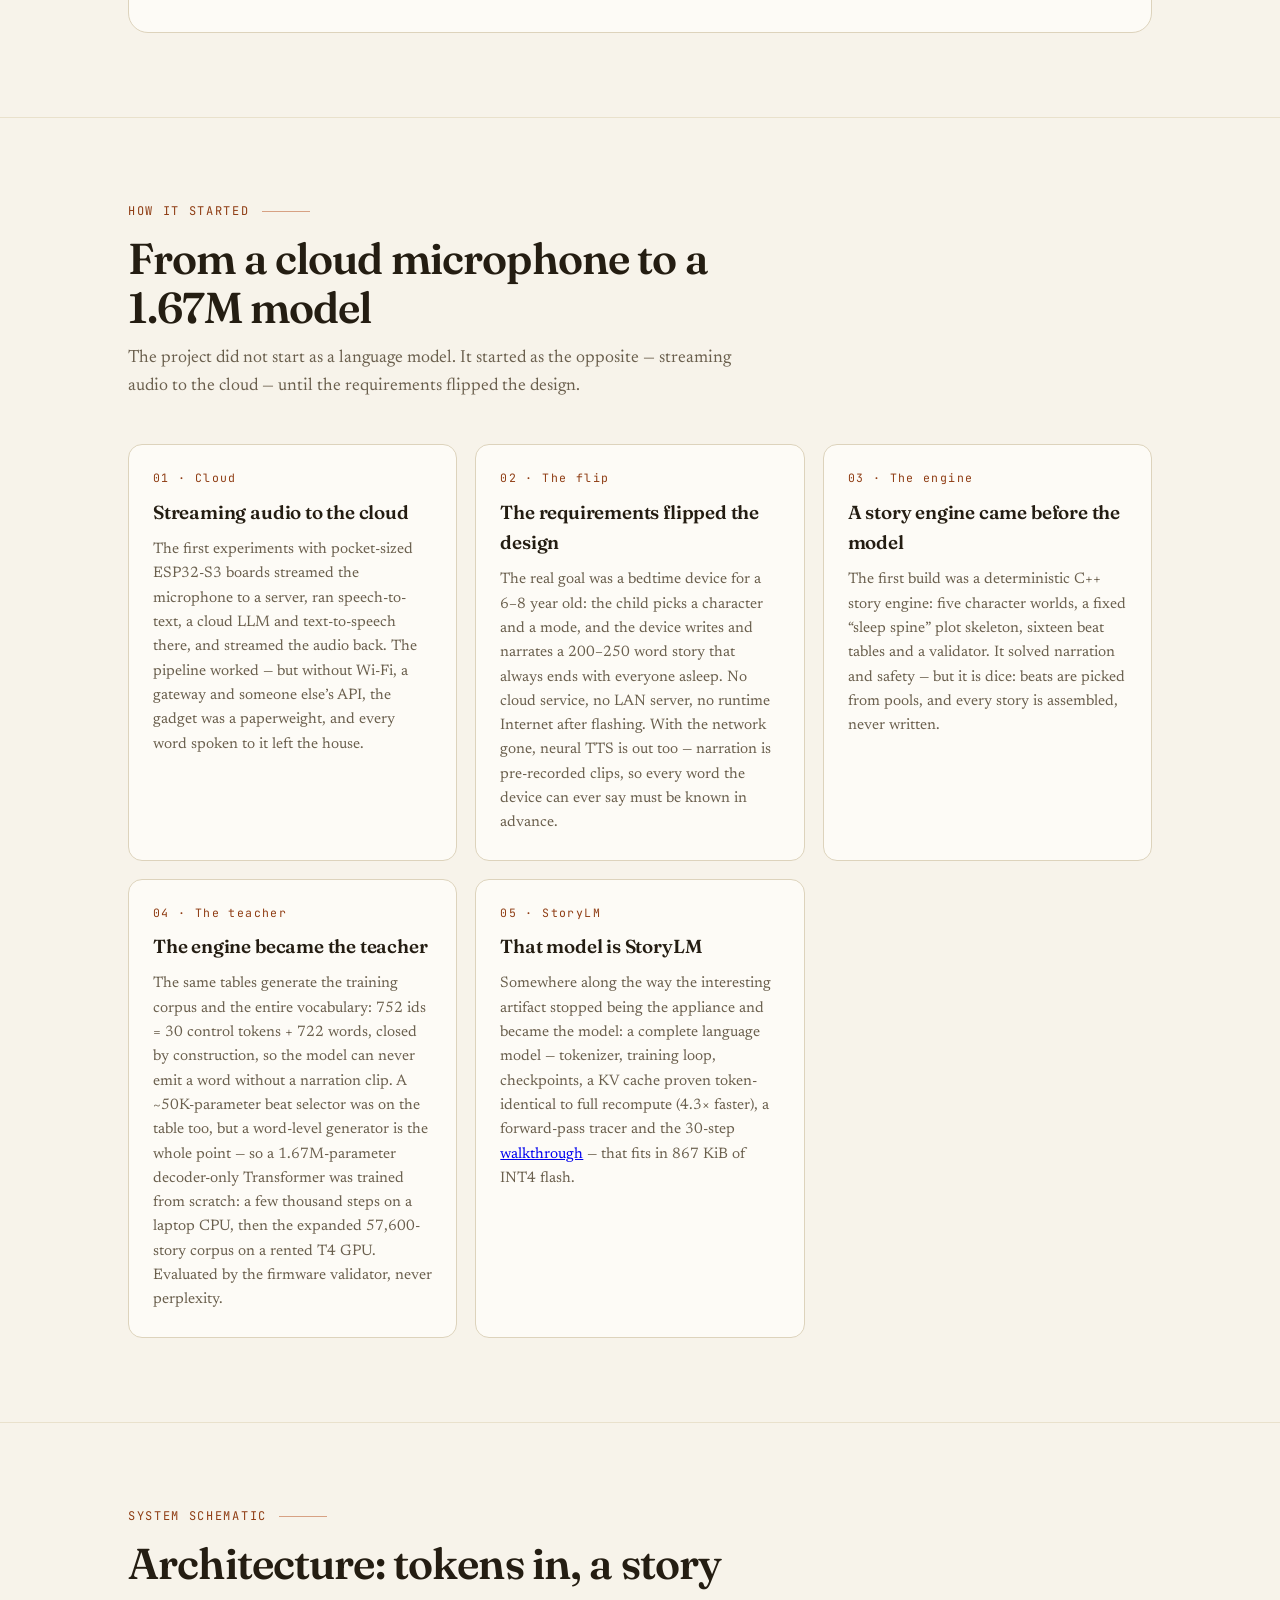
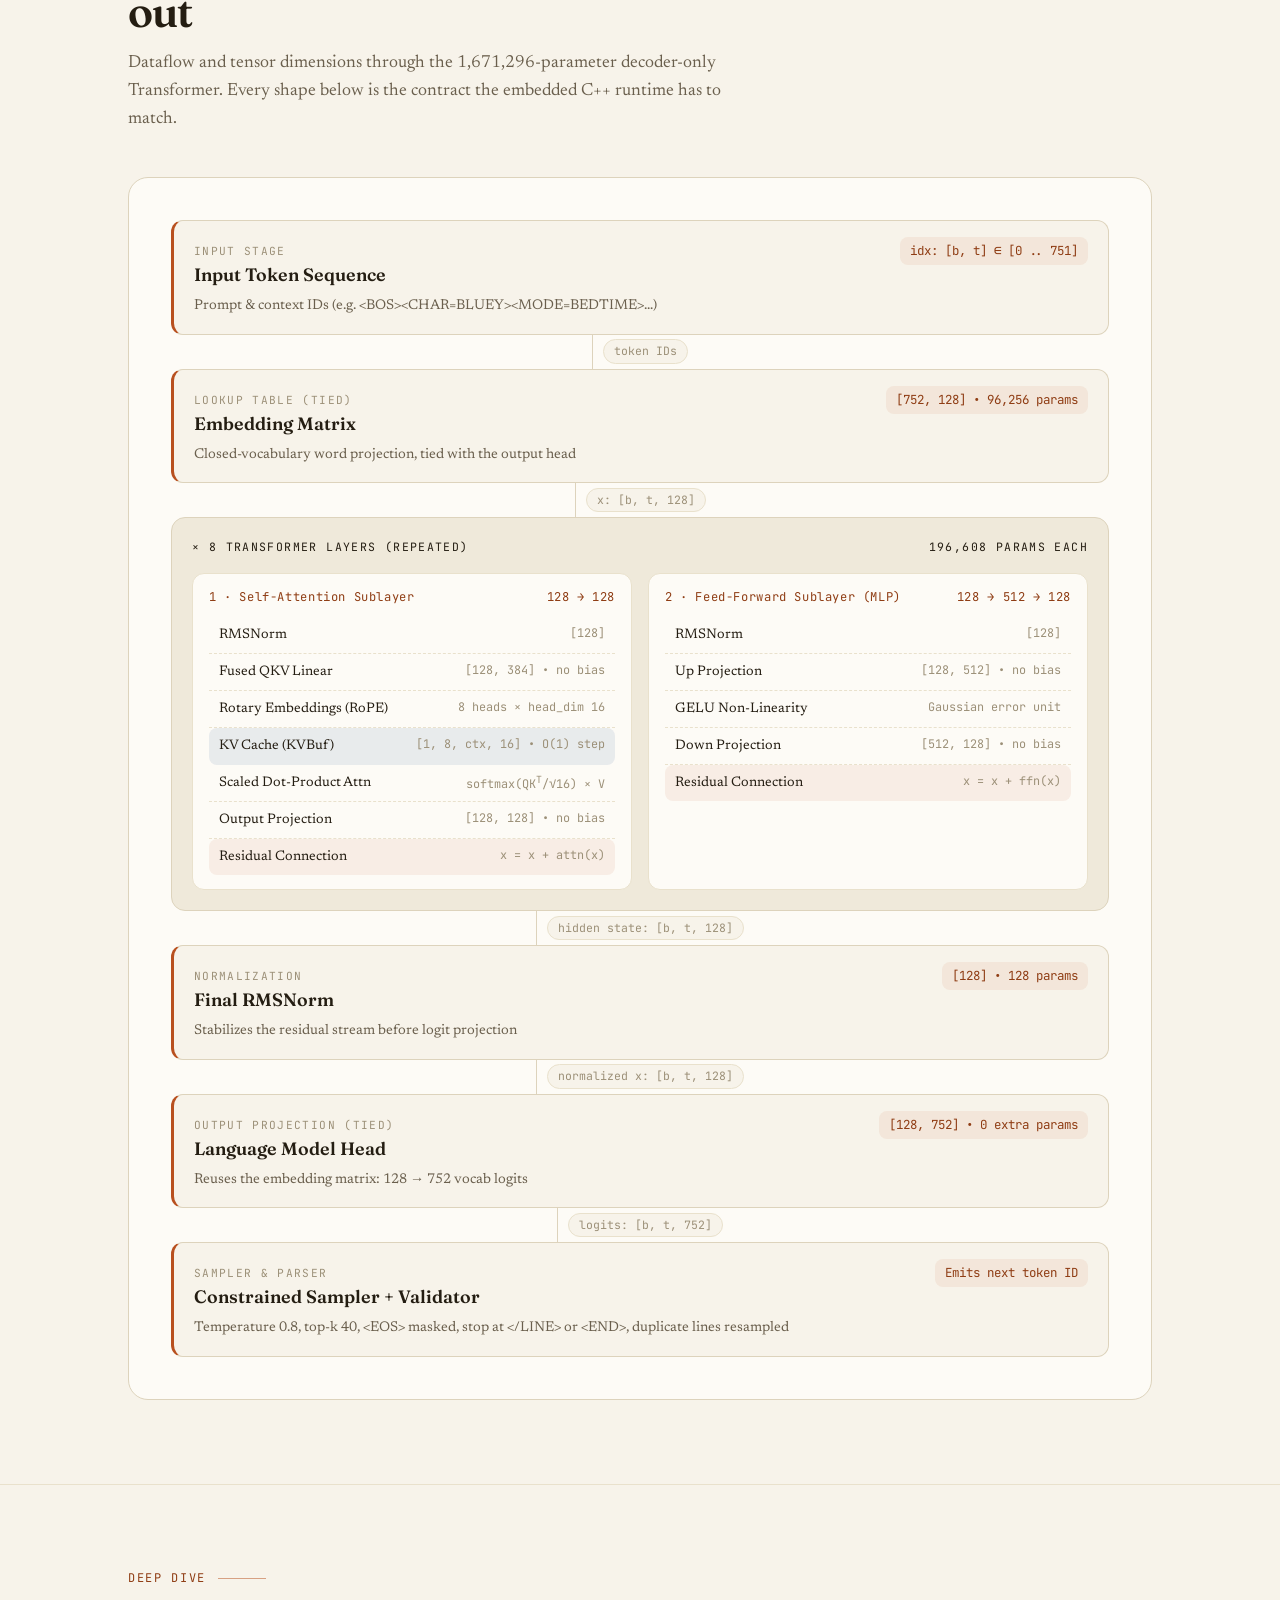
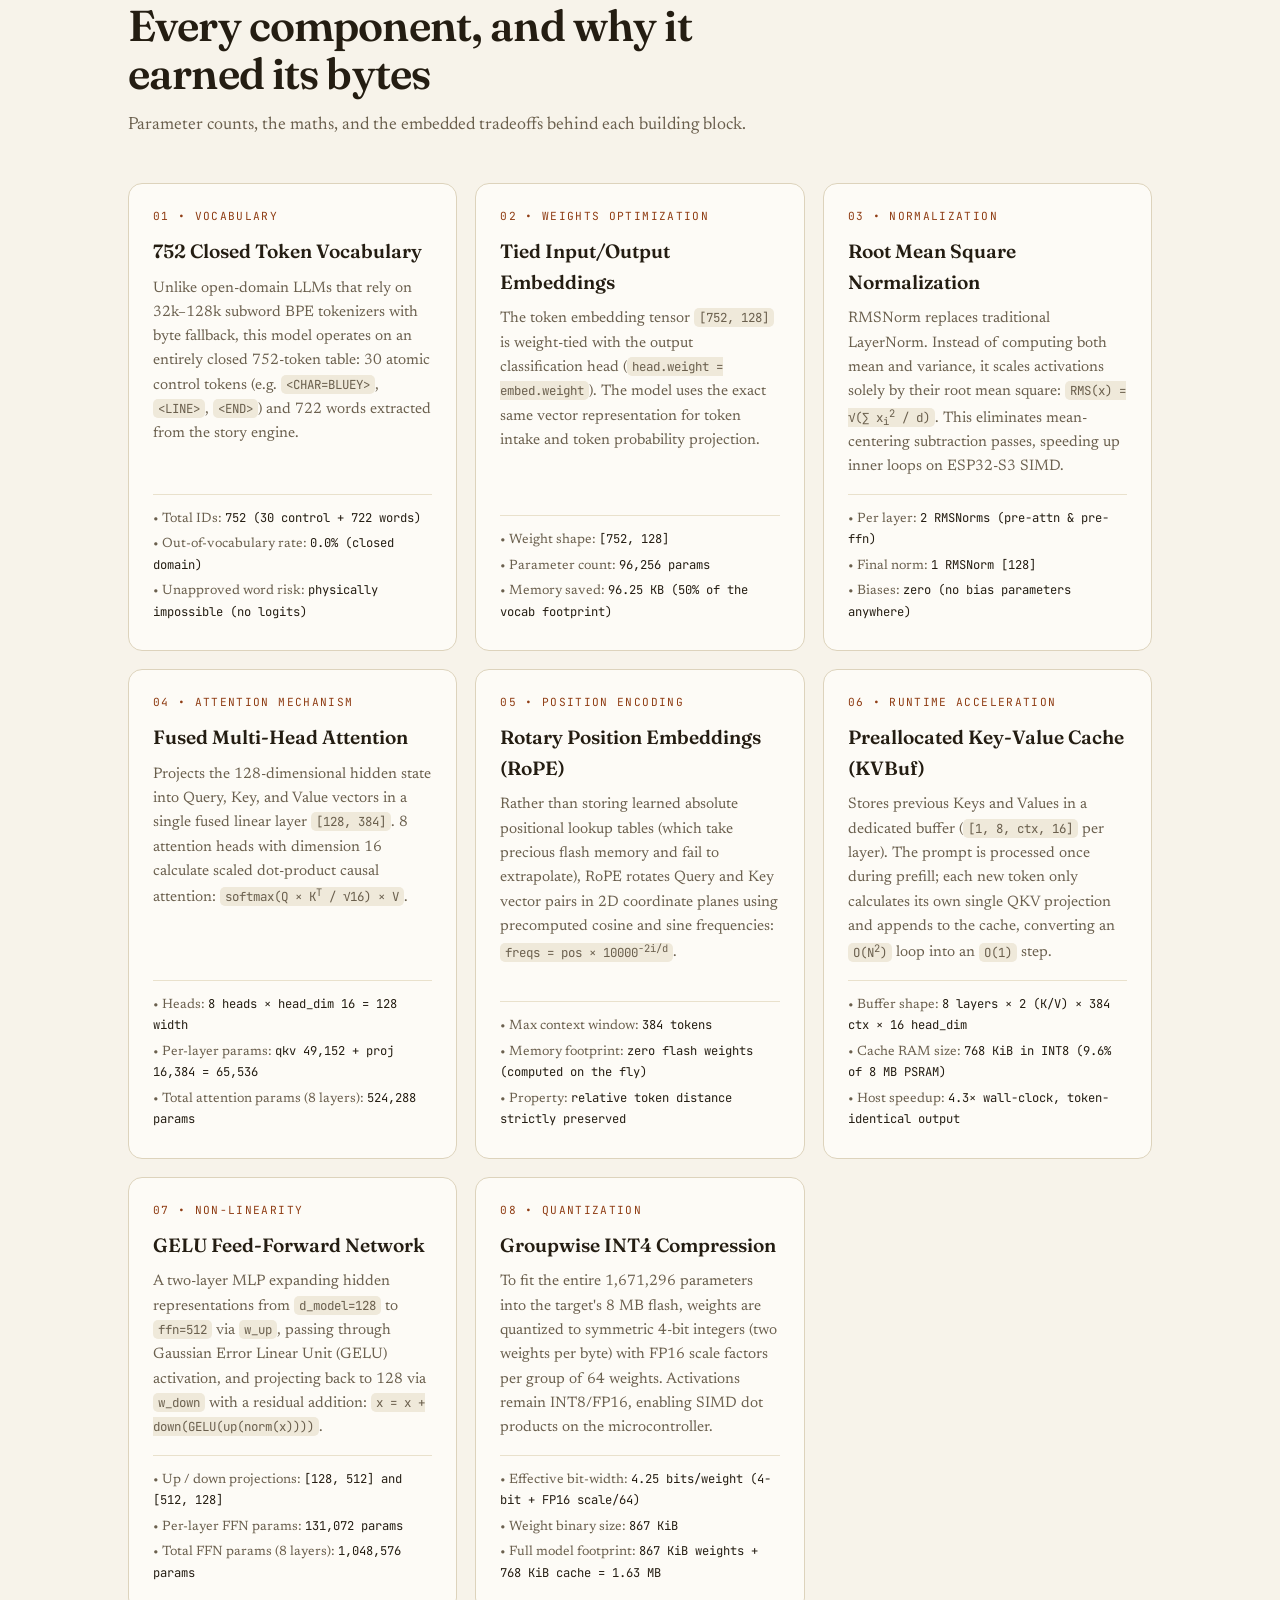
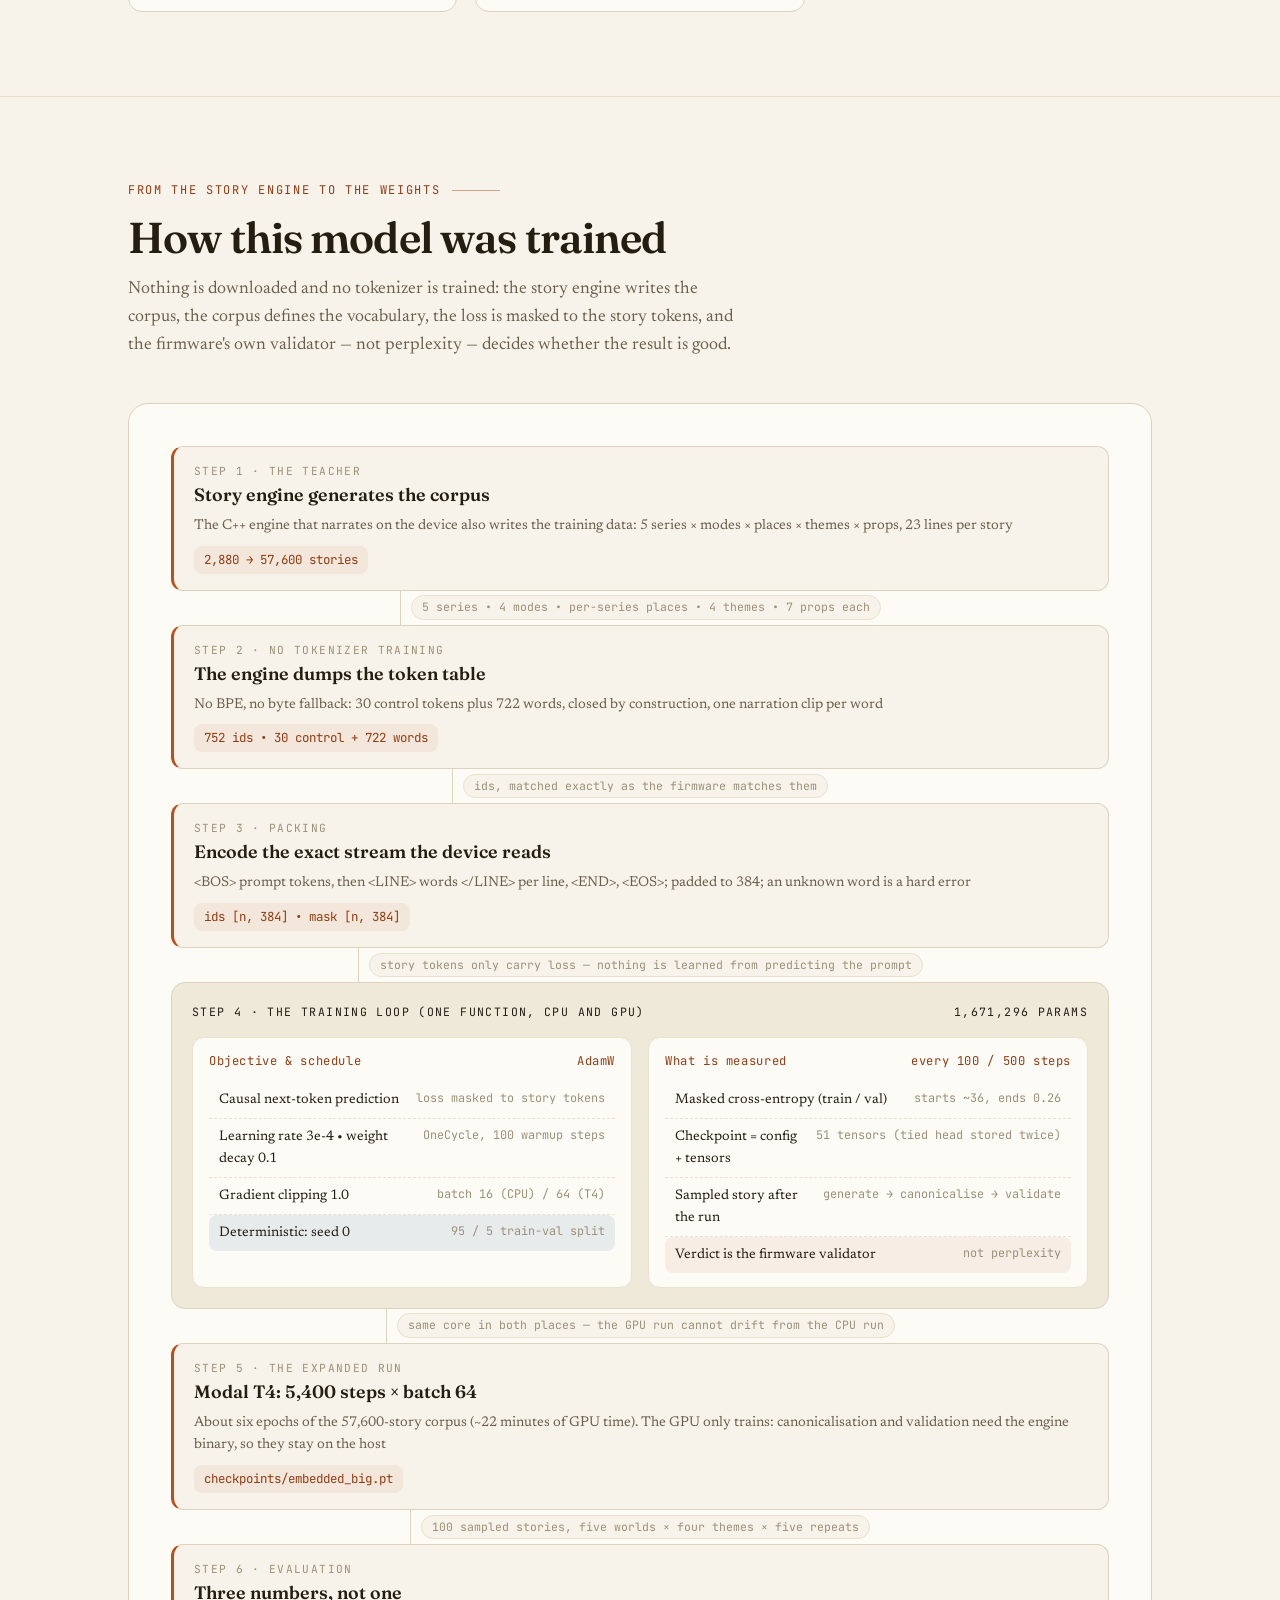
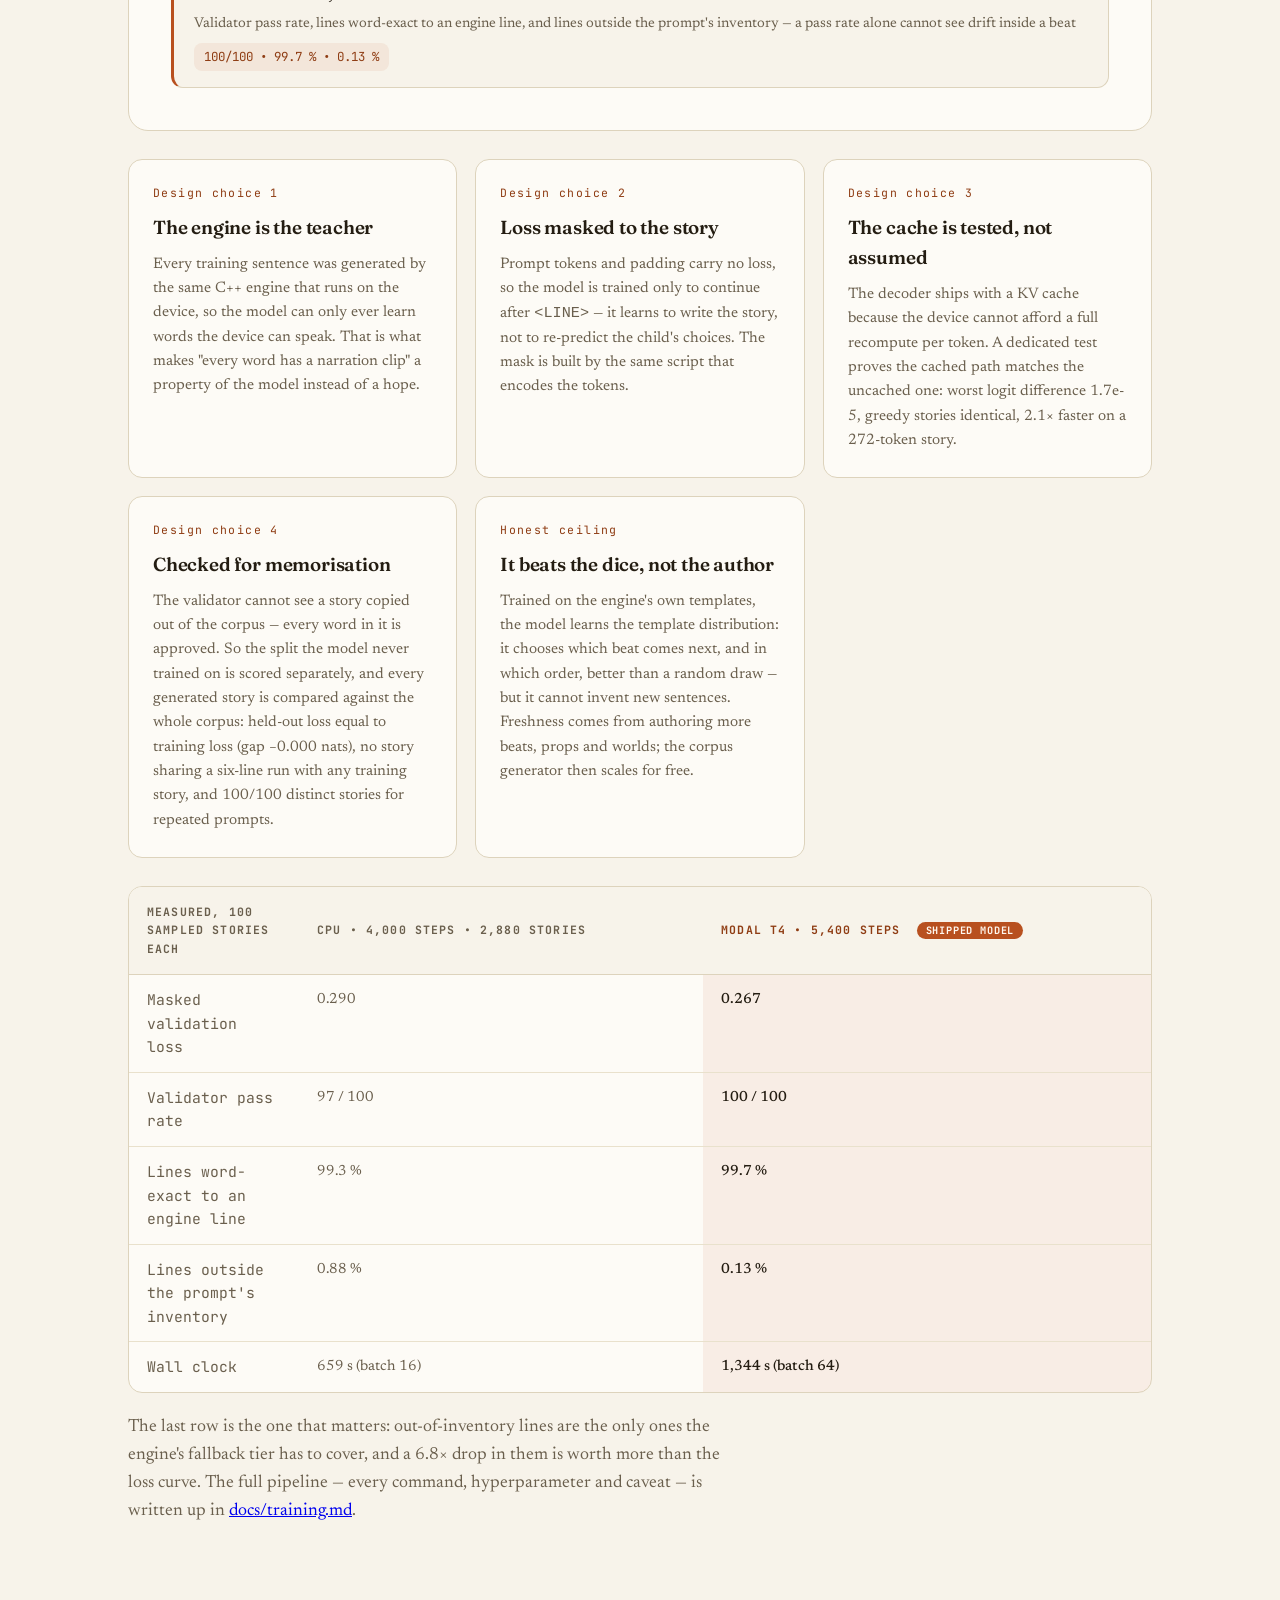
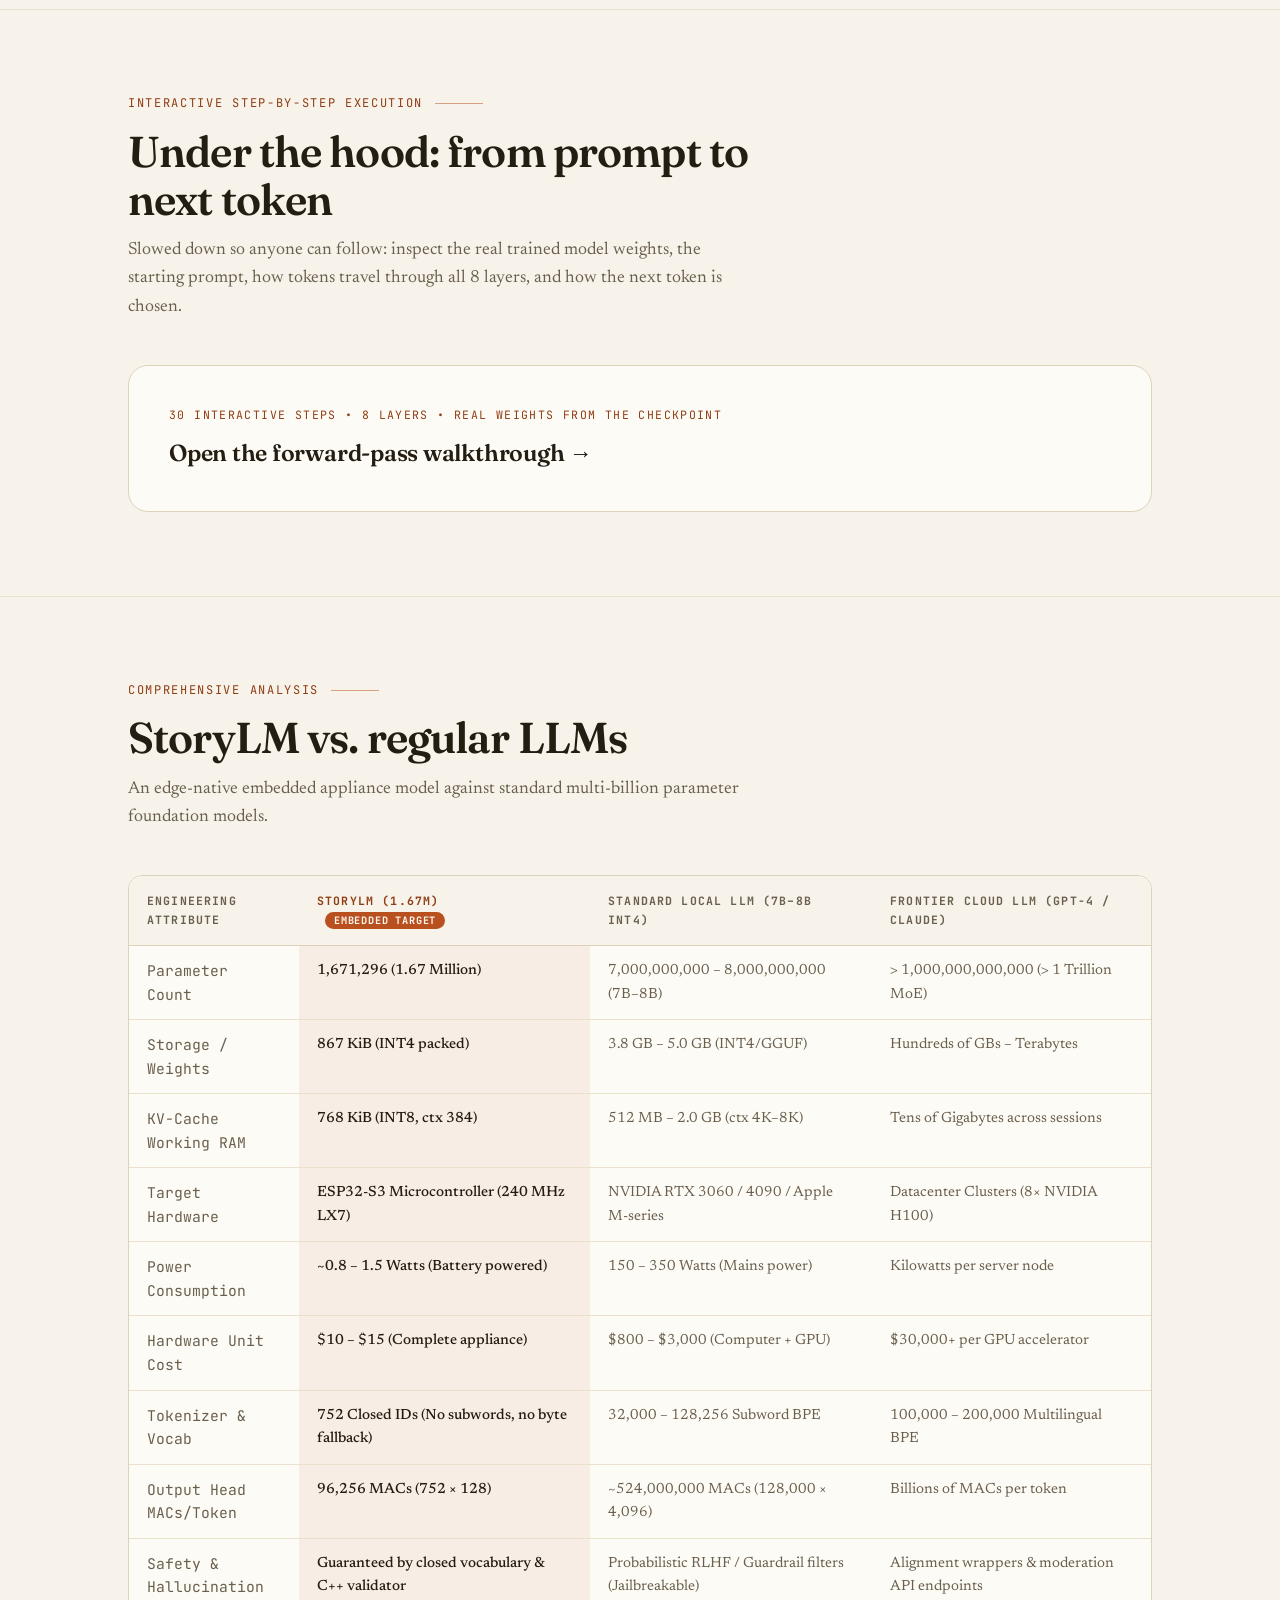
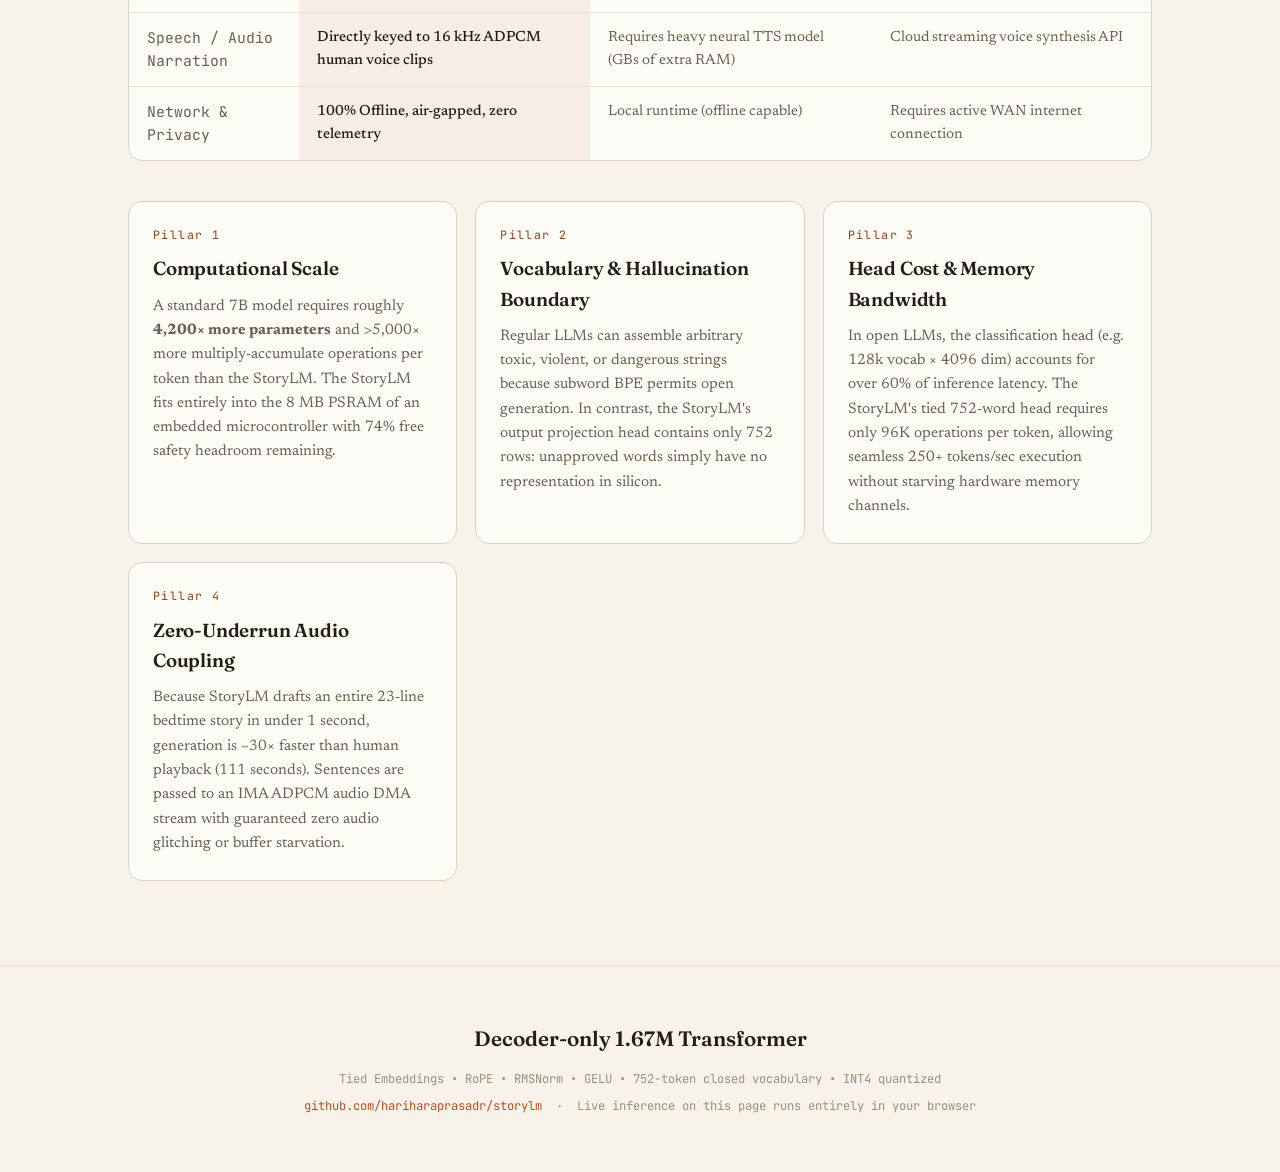
==== commit cb8c2961: "Ship the 3.5k pipeline: sharded corpus, Python validator, full vocabulary coverage Corpus and datase" ====
--- a/web/index.html
+++ b/web/index.html
@@ -25,6 +25,7 @@
         <li><a href="#origin">Origin</a></li>
         <li><a href="#architecture">Architecture</a></li>
         <li><a href="#components">Components</a></li>
+        <li><a href="#training">Training</a></li>
         <li><a href="walkthrough.html">Walkthrough</a></li>
         <li><a href="#comparison">Comparison</a></li>
       </ul>
@@ -371,6 +372,207 @@
       </div>
     </section>
 
+    <!-- TRAINING -->
+    <section id="training">
+      <div class="container">
+        <div class="section-head">
+          <div class="section-eyebrow">From the story engine to the weights</div>
+          <h2 class="section-title">How this model was trained</h2>
+          <p class="section-desc">
+            Nothing is downloaded and no tokenizer is trained: the story engine writes the corpus, the
+            corpus defines the vocabulary, the loss is masked to the story tokens, and the firmware's own
+            validator — not perplexity — decides whether the result is good.
+          </p>
+        </div>
+
+        <div class="diagram">
+
+          <div class="diagram-node">
+            <div>
+              <span class="node-kicker">Step 1 &middot; the teacher</span>
+              <span class="node-title">Story engine generates the corpus</span>
+              <span class="node-desc">The C++ engine that narrates on the device also writes the training data: 5 series &times; modes &times; places &times; themes &times; props, 23 lines per story</span>
+            </div>
+            <div class="node-shape">2,880 &rarr; 57,600 stories</div>
+          </div>
+
+          <div class="flow-arrow"><span>5 series &bull; 4 modes &bull; per-series places &bull; 4 themes &bull; 7 props each</span></div>
+
+          <div class="diagram-node">
+            <div>
+              <span class="node-kicker">Step 2 &middot; no tokenizer training</span>
+              <span class="node-title">The engine dumps the token table</span>
+              <span class="node-desc">No BPE, no byte fallback: 30 control tokens plus 722 words, closed by construction, one narration clip per word</span>
+            </div>
+            <div class="node-shape">752 ids &bull; 30 control + 722 words</div>
+          </div>
+
+          <div class="flow-arrow"><span>ids, matched exactly as the firmware matches them</span></div>
+
+          <div class="diagram-node">
+            <div>
+              <span class="node-kicker">Step 3 &middot; packing</span>
+              <span class="node-title">Encode the exact stream the device reads</span>
+              <span class="node-desc">&lt;BOS&gt; prompt tokens, then &lt;LINE&gt; words &lt;/LINE&gt; per line, &lt;END&gt;, &lt;EOS&gt;; padded to 384; an unknown word is a hard error</span>
+            </div>
+            <div class="node-shape">ids [n, 384] &bull; mask [n, 384]</div>
+          </div>
+
+          <div class="flow-arrow"><span>story tokens only carry loss — nothing is learned from predicting the prompt</span></div>
+
+          <div class="layer-frame">
+            <div class="layer-frame-tag">
+              <span>Step 4 &middot; the training loop (one function, CPU and GPU)</span>
+              <span>1,671,296 params</span>
+            </div>
+            <div class="sub-grid">
+              <div class="sub-branch">
+                <div class="branch-head"><span>Objective &amp; schedule</span><span>AdamW</span></div>
+                <div class="micro-block"><span>Causal next-token prediction</span><span class="mb-dim">loss masked to story tokens</span></div>
+                <div class="micro-block"><span>Learning rate 3e-4 &bull; weight decay 0.1</span><span class="mb-dim">OneCycle, 100 warmup steps</span></div>
+                <div class="micro-block"><span>Gradient clipping 1.0</span><span class="mb-dim">batch 16 (CPU) / 64 (T4)</span></div>
+                <div class="micro-block is-blue"><span>Deterministic: seed 0</span><span class="mb-dim">95 / 5 train-val split</span></div>
+              </div>
+              <div class="sub-branch">
+                <div class="branch-head"><span>What is measured</span><span>every 100 / 500 steps</span></div>
+                <div class="micro-block"><span>Masked cross-entropy (train / val)</span><span class="mb-dim">starts ~36, ends 0.26</span></div>
+                <div class="micro-block"><span>Checkpoint = config + tensors</span><span class="mb-dim">51 tensors (tied head stored twice)</span></div>
+                <div class="micro-block"><span>Sampled story after the run</span><span class="mb-dim">generate &rarr; canonicalise &rarr; validate</span></div>
+                <div class="micro-block is-accent"><span>Verdict is the firmware validator</span><span class="mb-dim">not perplexity</span></div>
+              </div>
+            </div>
+          </div>
+
+          <div class="flow-arrow"><span>same core in both places — the GPU run cannot drift from the CPU run</span></div>
+
+          <div class="diagram-node">
+            <div>
+              <span class="node-kicker">Step 5 &middot; the expanded run</span>
+              <span class="node-title">Modal T4: 5,400 steps &times; batch 64</span>
+              <span class="node-desc">About six epochs of the 57,600-story corpus (~22 minutes of GPU time). The GPU only trains: canonicalisation and validation need the engine binary, so they stay on the host</span>
+            </div>
+            <div class="node-shape">checkpoints/embedded_big.pt</div>
+          </div>
+
+          <div class="flow-arrow"><span>100 sampled stories, five worlds &times; four themes &times; five repeats</span></div>
+
+          <div class="diagram-node">
+            <div>
+              <span class="node-kicker">Step 6 &middot; evaluation</span>
+              <span class="node-title">Three numbers, not one</span>
+              <span class="node-desc">Validator pass rate, lines word-exact to an engine line, and lines outside the prompt's inventory — a pass rate alone cannot see drift inside a beat</span>
+            </div>
+            <div class="node-shape">100/100 &bull; 99.7&nbsp;% &bull; 0.13&nbsp;%</div>
+          </div>
+
+        </div>
+
+        <div class="card-grid" style="margin-top: 28px;">
+
+          <div class="ed-card">
+            <span class="ed-card-num">Design choice 1</span>
+            <h4>The engine is the teacher</h4>
+            <p>
+              Every training sentence was generated by the same C++ engine that runs on the device, so the
+              model can only ever learn words the device can speak. That is what makes "every word has a
+              narration clip" a property of the model instead of a hope.
+            </p>
+          </div>
+
+          <div class="ed-card">
+            <span class="ed-card-num">Design choice 2</span>
+            <h4>Loss masked to the story</h4>
+            <p>
+              Prompt tokens and padding carry no loss, so the model is trained only to continue after
+              <code>&lt;LINE&gt;</code> — it learns to write the story, not to re-predict the child's choices.
+              The mask is built by the same script that encodes the tokens.
+            </p>
+          </div>
+
+          <div class="ed-card">
+            <span class="ed-card-num">Design choice 3</span>
+            <h4>The cache is tested, not assumed</h4>
+            <p>
+              The decoder ships with a KV cache because the device cannot afford a full recompute per
+              token. A dedicated test proves the cached path matches the uncached one: worst logit
+              difference 1.7e-5, greedy stories identical, 2.1&times; faster on a 272-token story.
+            </p>
+          </div>
+
+          <div class="ed-card">
+            <span class="ed-card-num">Design choice 4</span>
+            <h4>Checked for memorisation</h4>
+            <p>
+              The validator cannot see a story copied out of the corpus — every word in it is approved.
+              So the split the model never trained on is scored separately, and every generated story is
+              compared against the whole corpus: held-out loss equal to training loss (gap −0.000 nats),
+              no story sharing a six-line run with any training story, and 100/100 distinct stories for
+              repeated prompts.
+            </p>
+          </div>
+
+          <div class="ed-card">
+            <span class="ed-card-num">Honest ceiling</span>
+            <h4>It beats the dice, not the author</h4>
+            <p>
+              Trained on the engine's own templates, the model learns the template distribution: it
+              chooses which beat comes next, and in which order, better than a random draw — but it cannot
+              invent new sentences. Freshness comes from authoring more beats, props and worlds; the corpus
+              generator then scales for free.
+            </p>
+          </div>
+
+        </div>
+
+        <div class="table-wrap" style="margin-top: 28px;">
+          <table>
+            <thead>
+              <tr>
+                <th>Measured, 100 sampled stories each</th>
+                <th>CPU &bull; 4,000 steps &bull; 2,880 stories</th>
+                <th class="pill-th">Modal T4 &bull; 5,400 steps <span class="pill-note">Shipped model</span></th>
+              </tr>
+            </thead>
+            <tbody>
+              <tr>
+                <td class="cell-dim">Masked validation loss</td>
+                <td class="cell-normal">0.290</td>
+                <td class="cell-tiny">0.267</td>
+              </tr>
+              <tr>
+                <td class="cell-dim">Validator pass rate</td>
+                <td class="cell-normal">97 / 100</td>
+                <td class="cell-tiny">100 / 100</td>
+              </tr>
+              <tr>
+                <td class="cell-dim">Lines word-exact to an engine line</td>
+                <td class="cell-normal">99.3&nbsp;%</td>
+                <td class="cell-tiny">99.7&nbsp;%</td>
+              </tr>
+              <tr>
+                <td class="cell-dim">Lines outside the prompt's inventory</td>
+                <td class="cell-normal">0.88&nbsp;%</td>
+                <td class="cell-tiny">0.13&nbsp;%</td>
+              </tr>
+              <tr>
+                <td class="cell-dim">Wall clock</td>
+                <td class="cell-normal">659 s (batch 16)</td>
+                <td class="cell-tiny">1,344 s (batch 64)</td>
+              </tr>
+            </tbody>
+          </table>
+        </div>
+
+        <p class="section-desc" style="margin-top: 20px;">
+          The last row is the one that matters: out-of-inventory lines are the only ones the engine's
+          fallback tier has to cover, and a 6.8&times; drop in them is worth more than the loss curve.
+          The full pipeline — every command, hyperparameter and caveat — is written up in
+          <a href="https://github.com/hariharaprasadr/storylm/blob/main/docs/training.md">docs/training.md</a>.
+        </p>
+
+      </div>
+    </section>
+
     <!-- WALKTHROUGH CTA (the interactive walkthrough lives on walkthrough.html) -->
     <section id="walkthrough">
       <div class="container">
--- a/web/styles.css
+++ b/web/styles.css
@@ -459,8 +459,9 @@
 
     .sub-grid {
       display: grid;
-      grid-template-columns: 1fr 1fr;
+      grid-template-columns: repeat(2, minmax(0, 1fr));
       gap: 16px;
+      min-width: 0;
     }
 
     .sub-branch {
@@ -468,6 +469,7 @@
       border: 1px solid var(--line-soft);
       border-radius: 12px;
       padding: 14px 16px;
+      min-width: 0;
     }
 
     .branch-head {
@@ -489,6 +491,7 @@
       padding: 7px 10px;
       border-bottom: 1px dashed var(--line-soft);
       font-size: 0.86rem;
+      min-width: 0;
     }
 
     .micro-block:last-child { border-bottom: none; }
@@ -695,13 +698,15 @@
     /* ============ RESPONSIVE ============ */
     @media (max-width: 960px) {
       main > section { padding: 64px 0; }
+      .micro-block { flex-wrap: wrap; }
+      .micro-block .mb-dim { white-space: normal; }
     }
 
     @media (max-width: 640px) {
       .container { padding: 0 18px; }
       main > section { padding: 56px 0; }
       .hero { padding: 52px 0 44px; }
-      .sub-grid { grid-template-columns: 1fr; }
+      .sub-grid { grid-template-columns: minmax(0, 1fr); }
       .stat-grid { grid-template-columns: 1fr 1fr; }
       .stat { border-bottom: 1px solid var(--line-soft); }
       .stat:nth-child(2n) { border-right: none; }
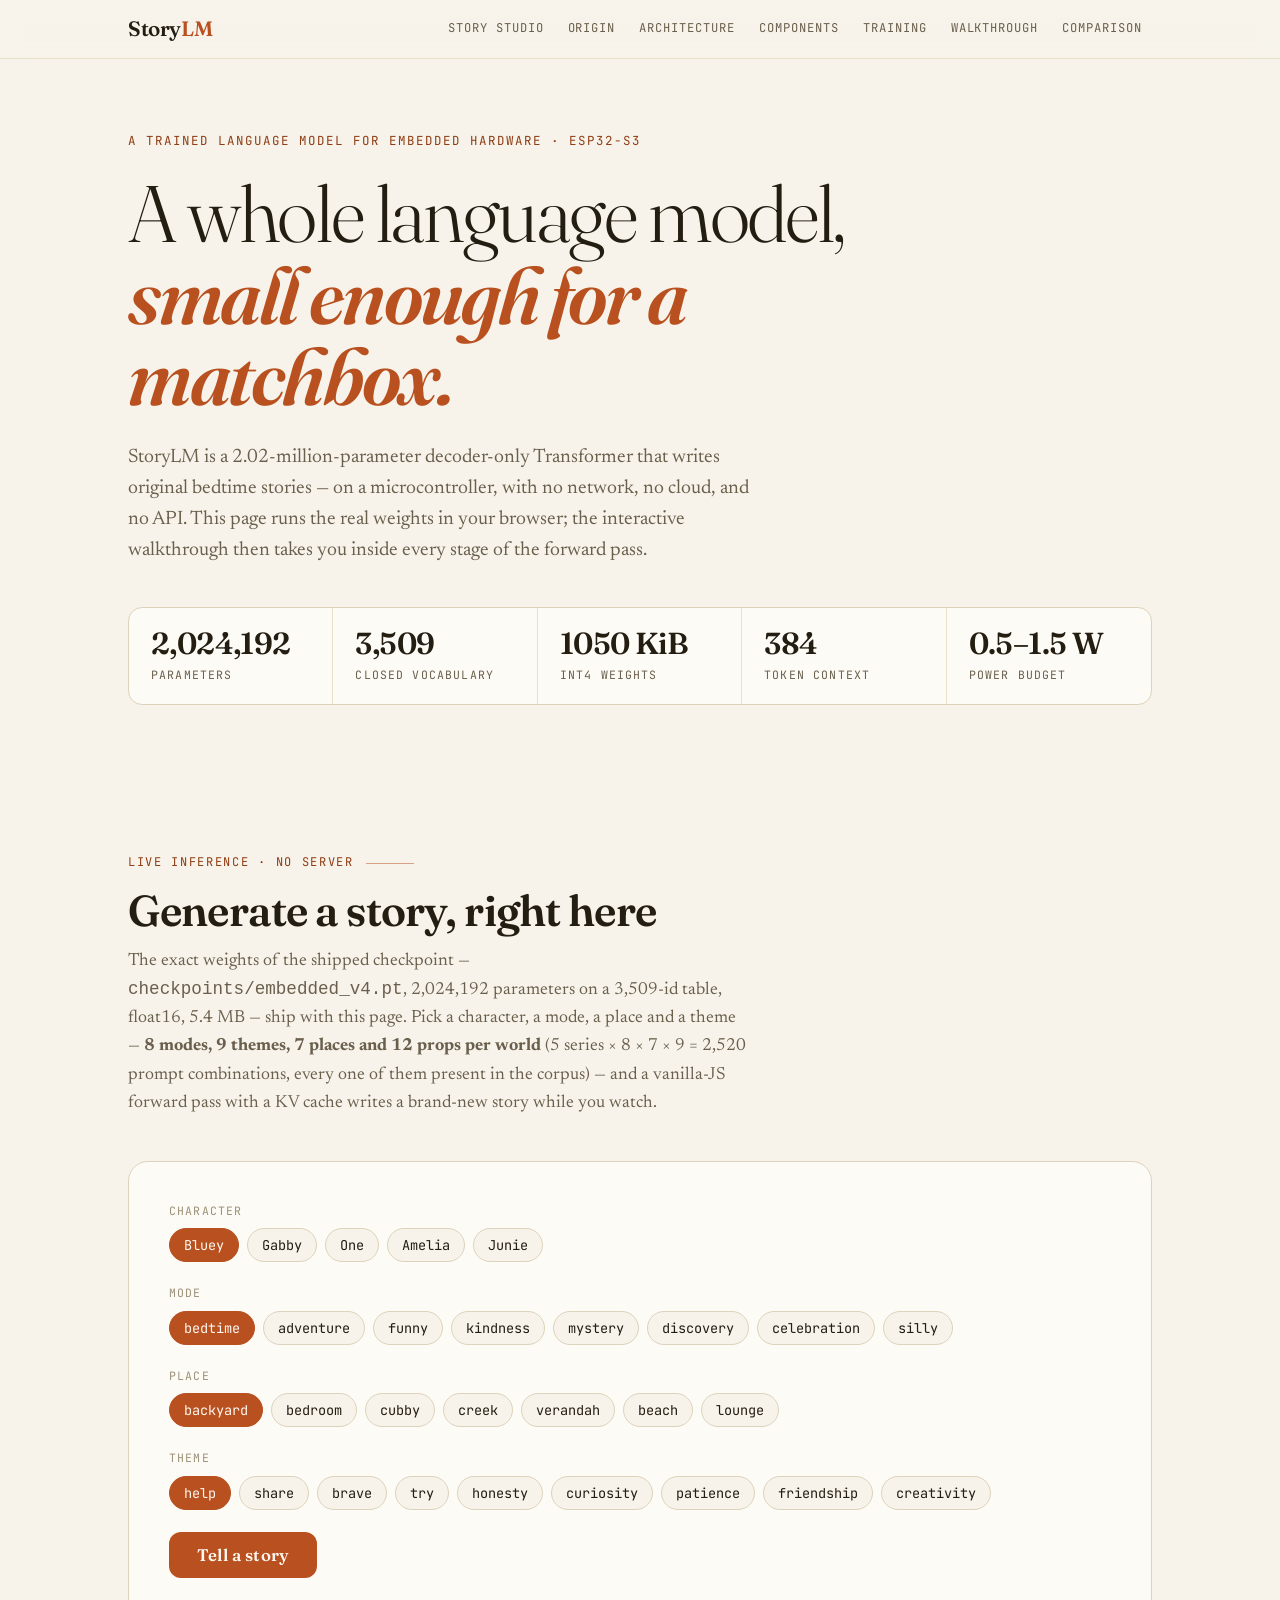
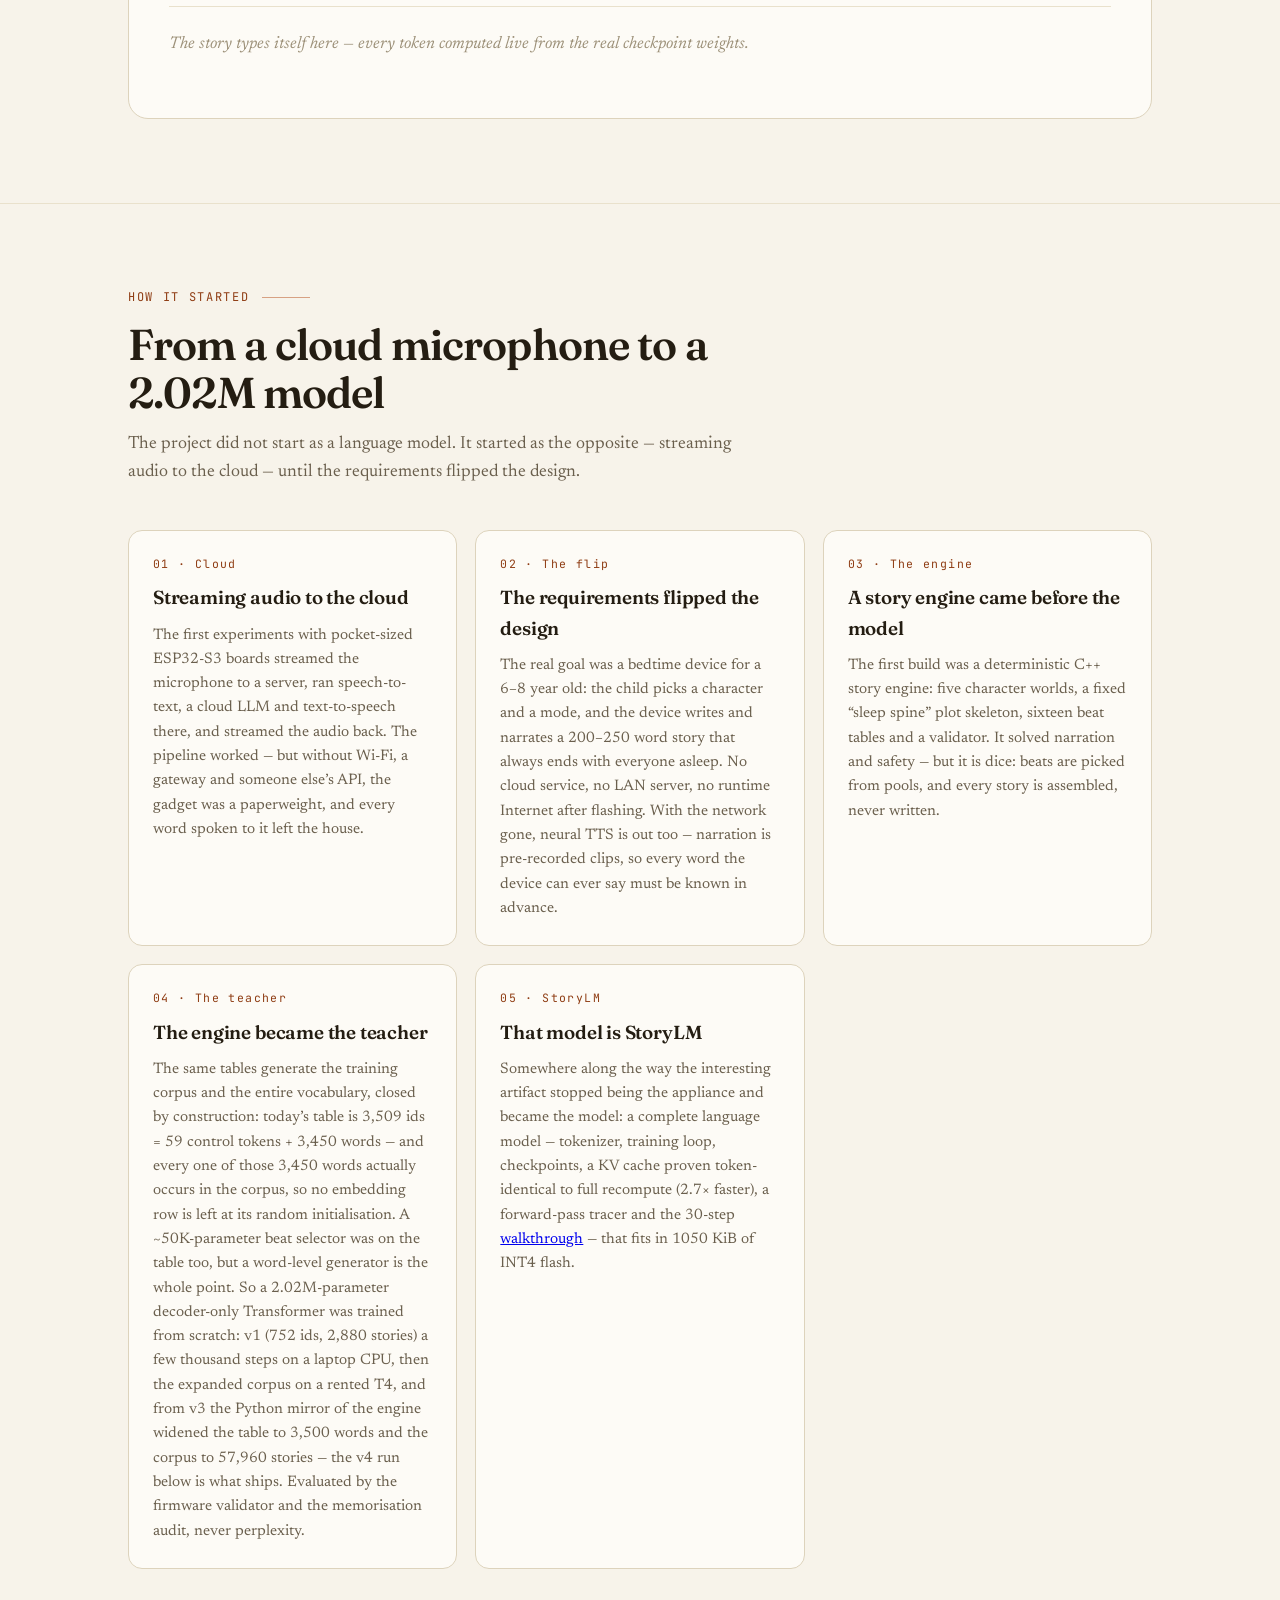
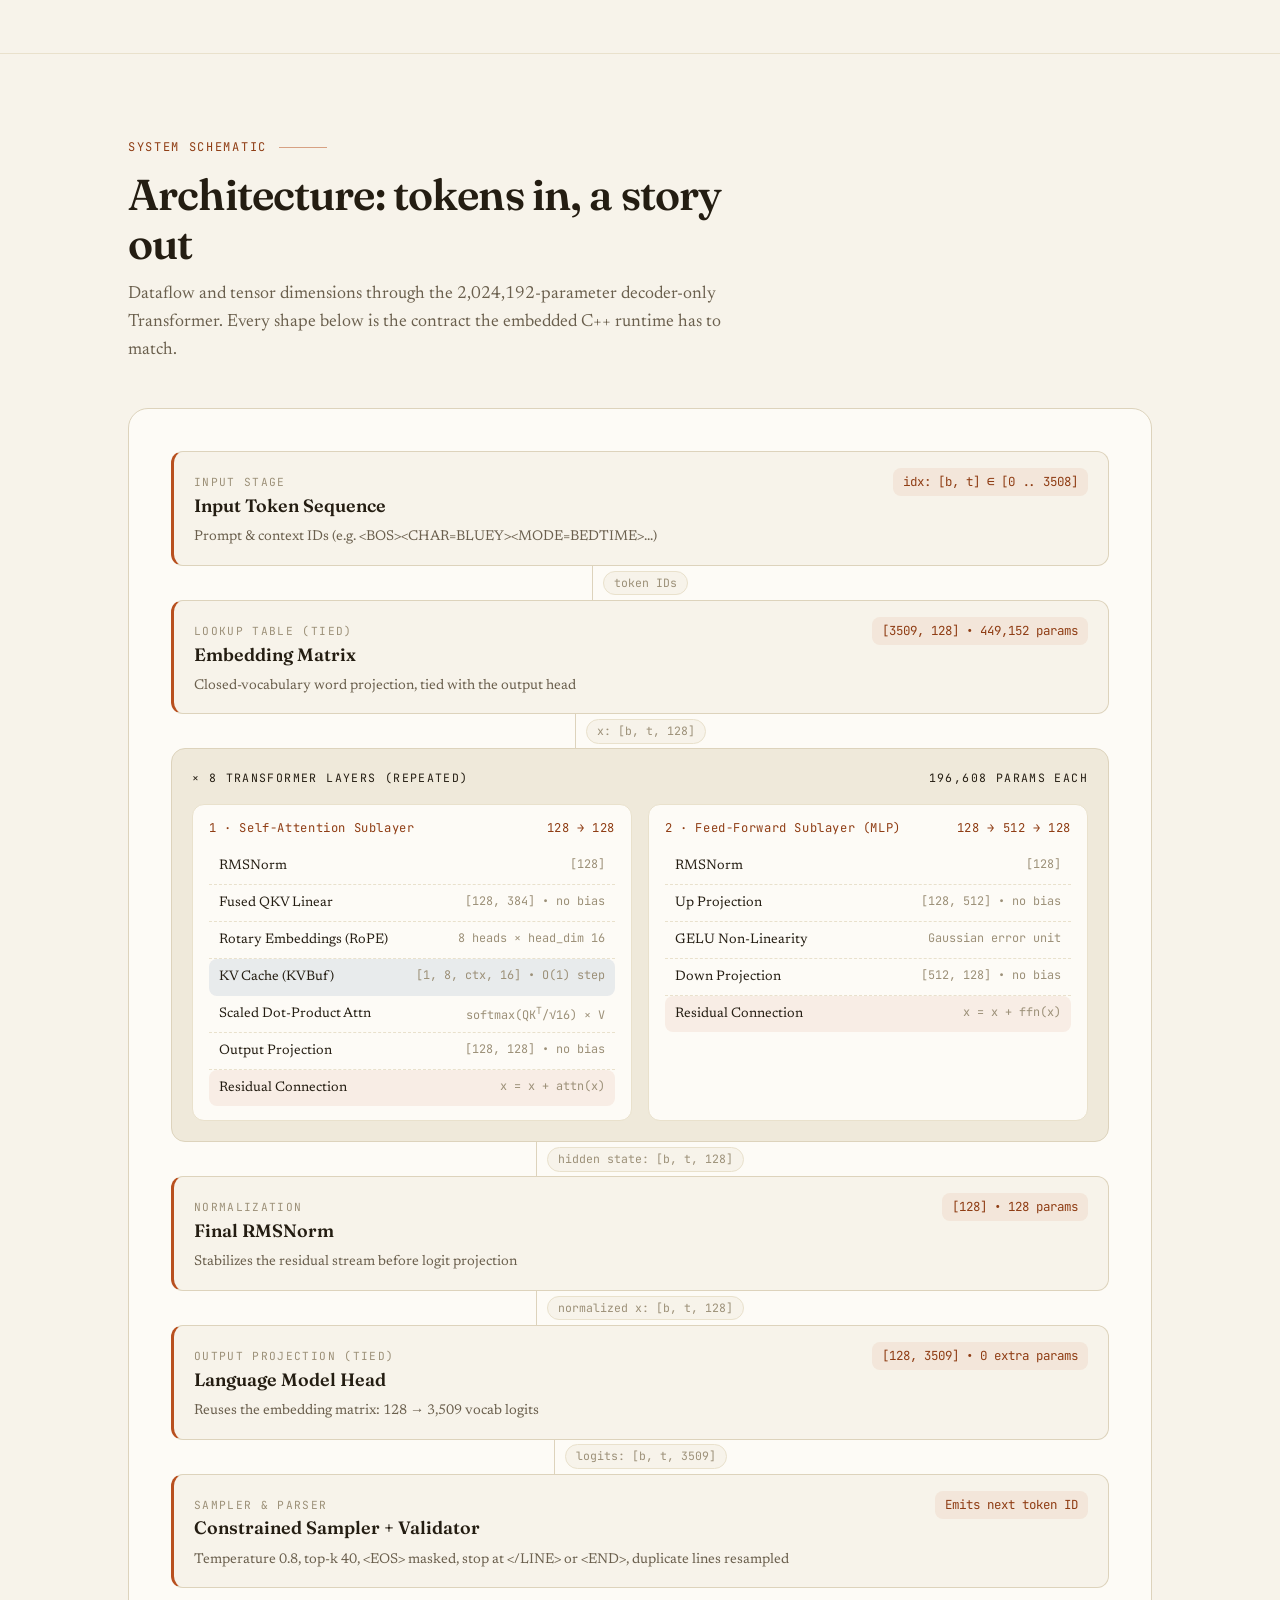
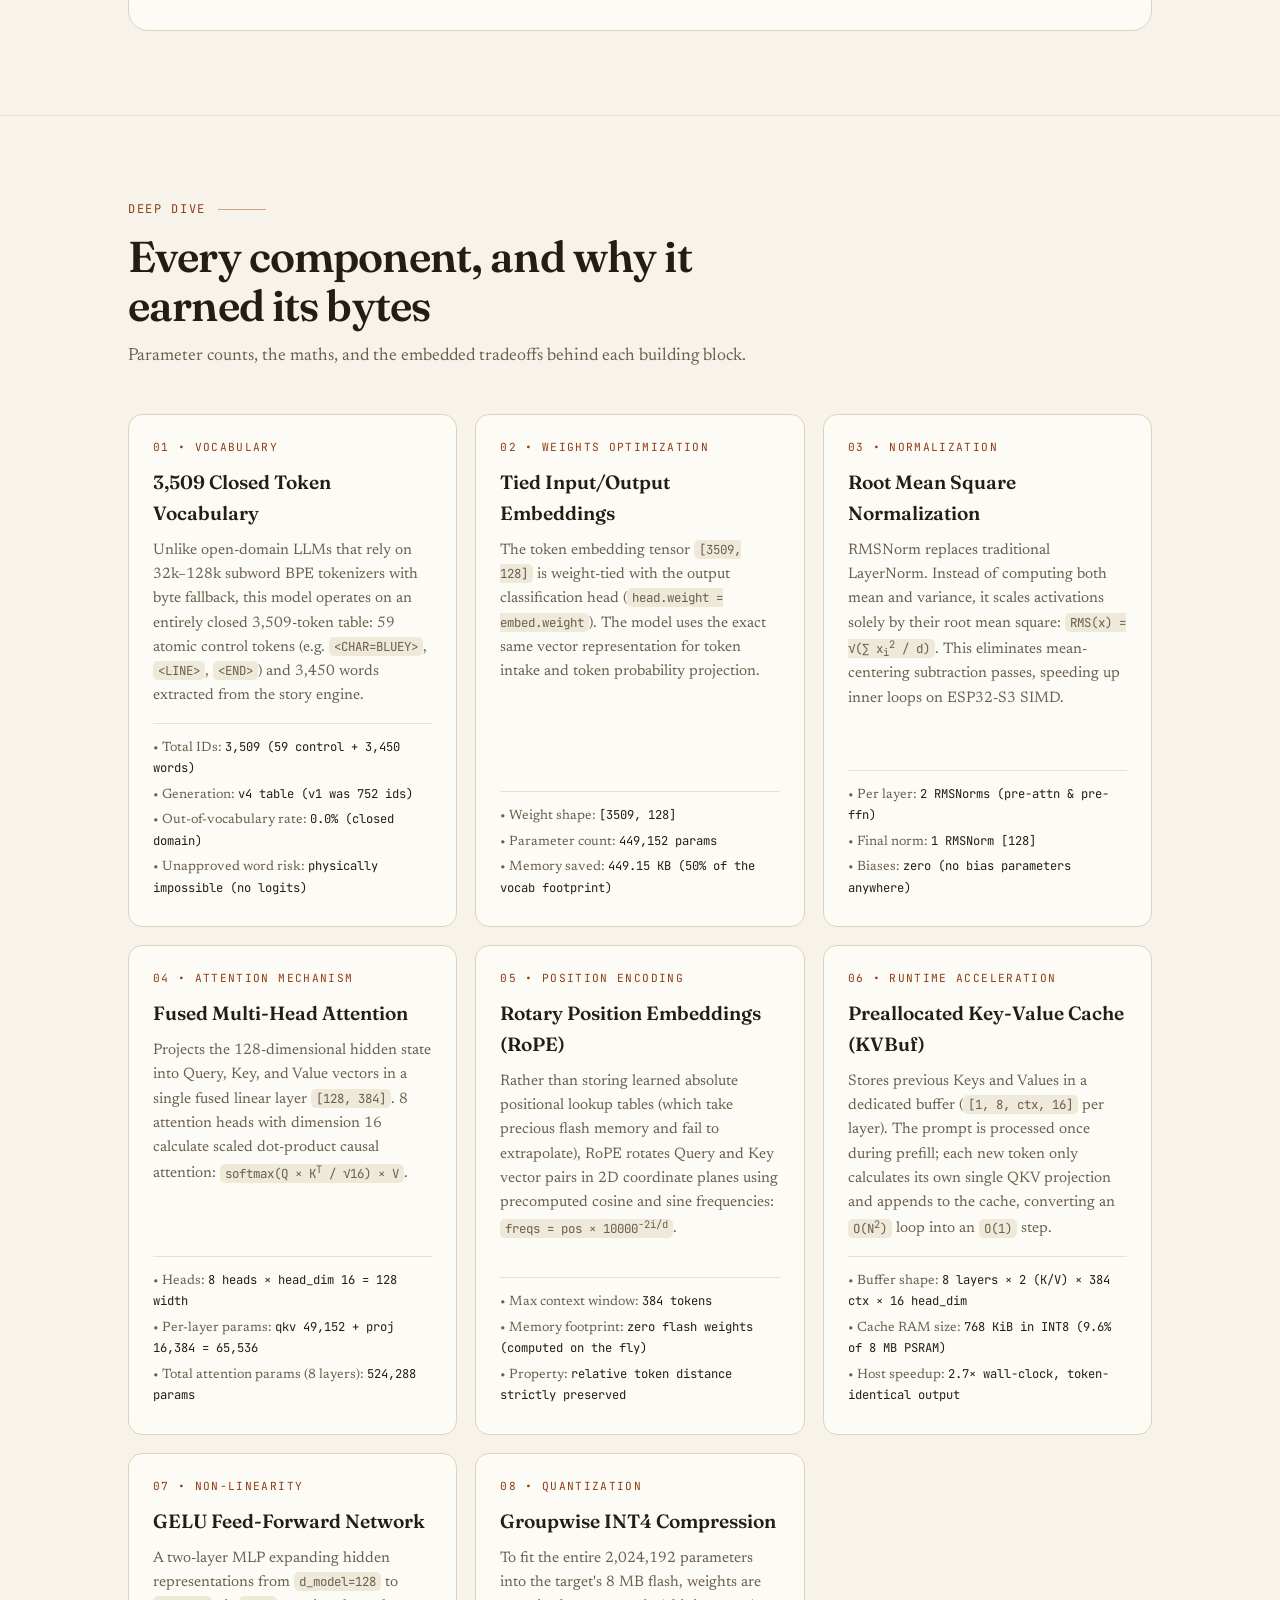
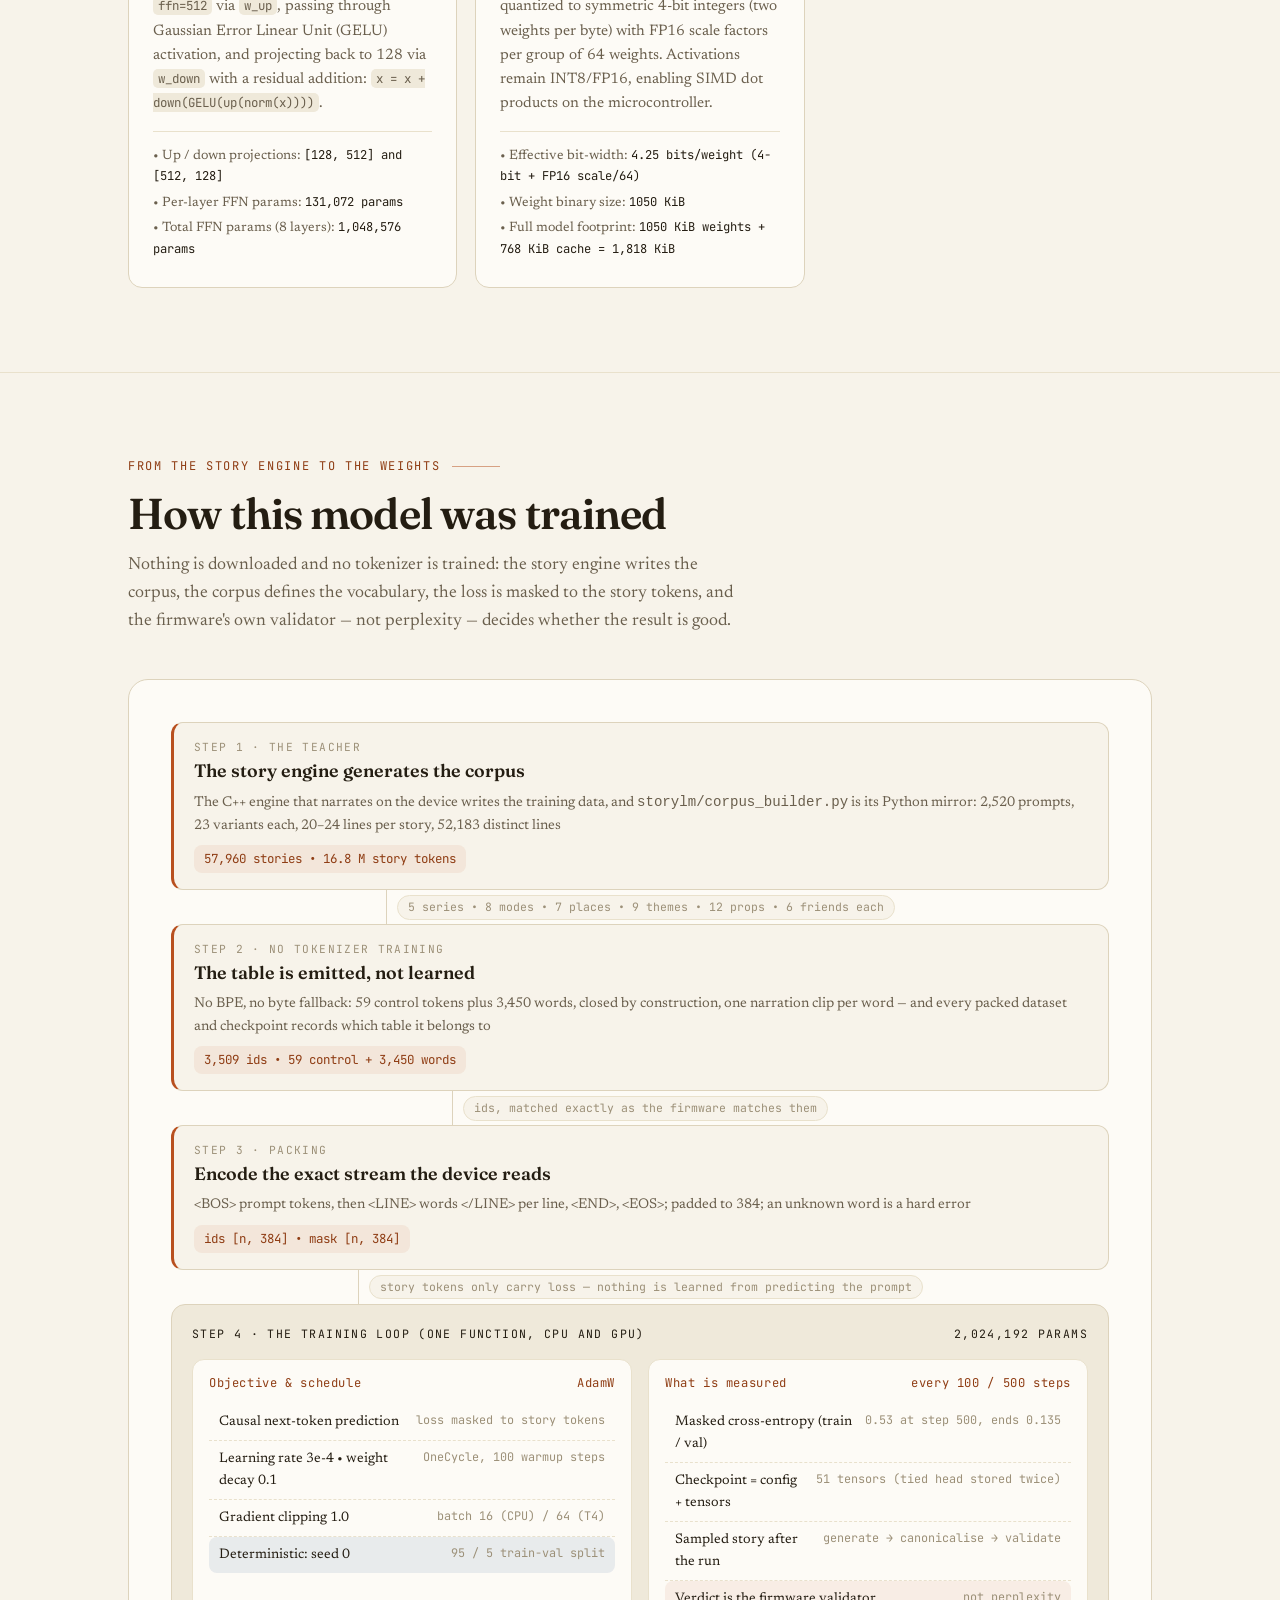
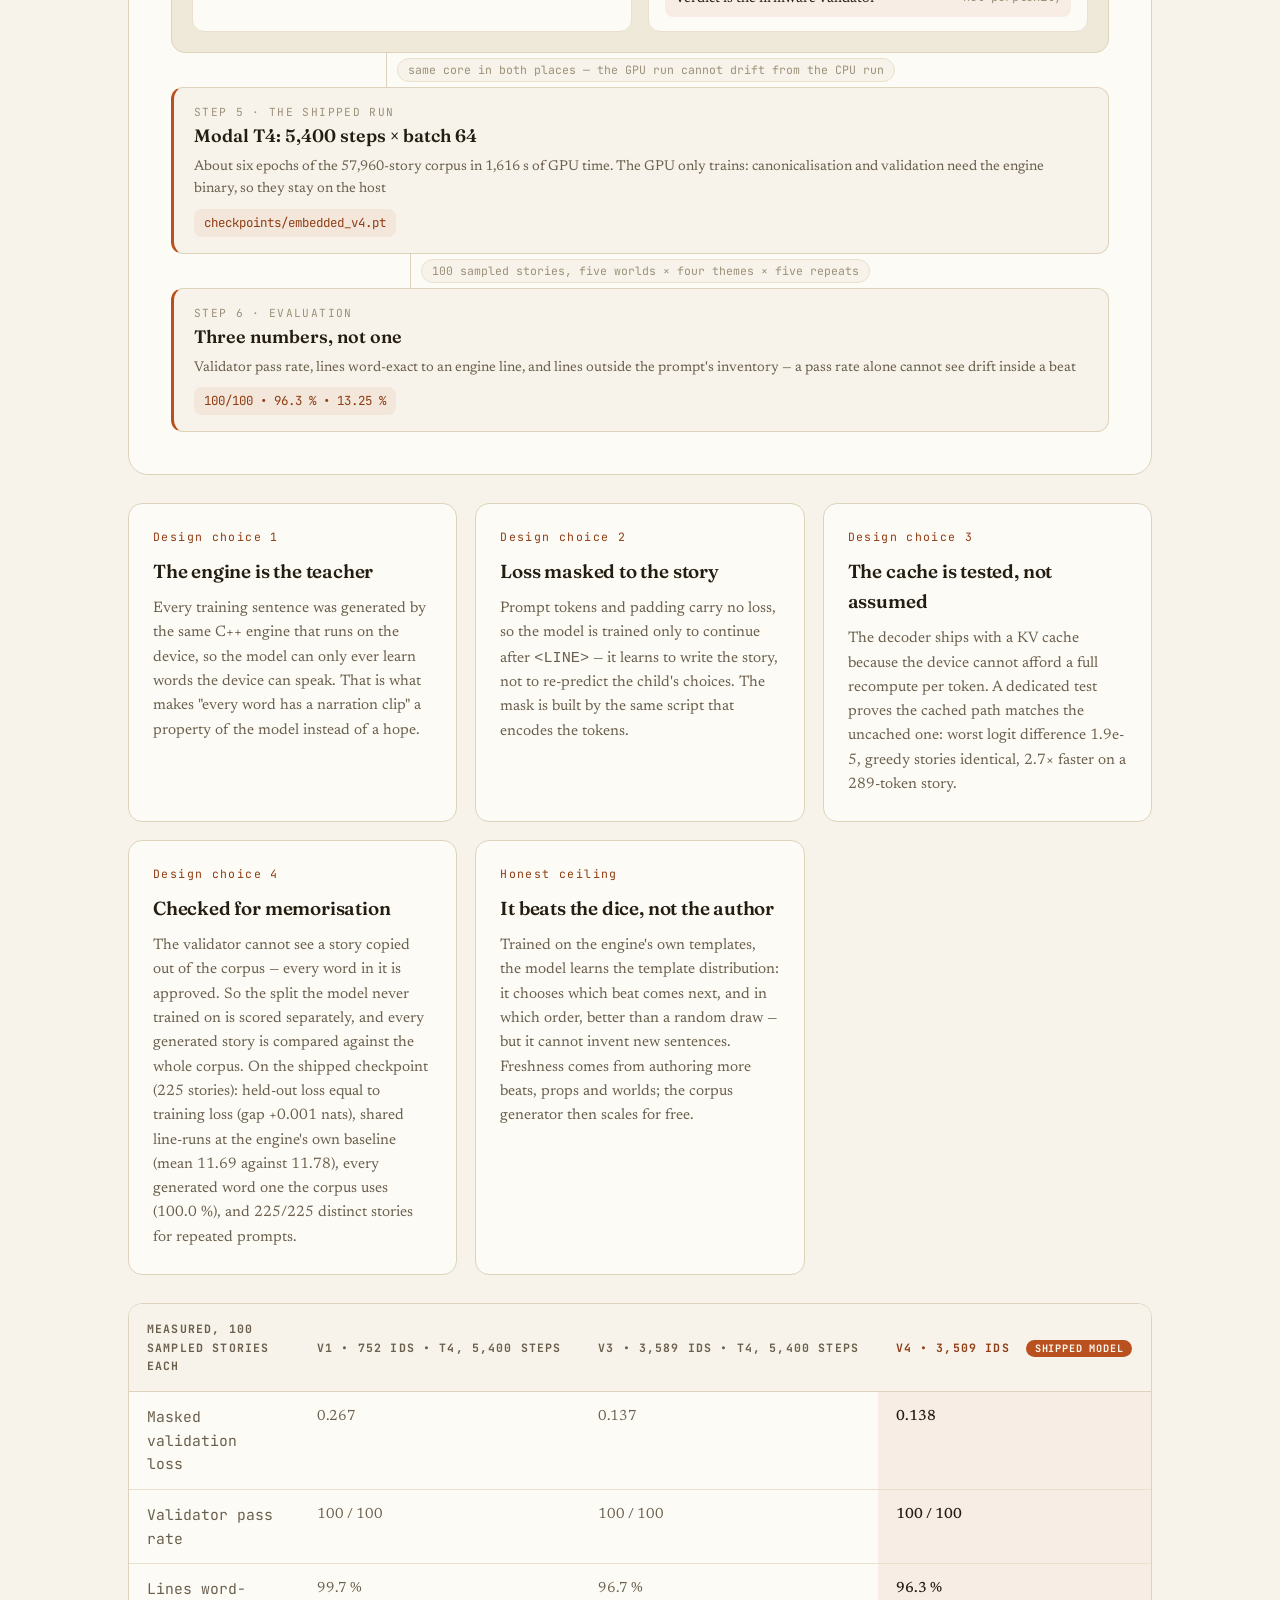
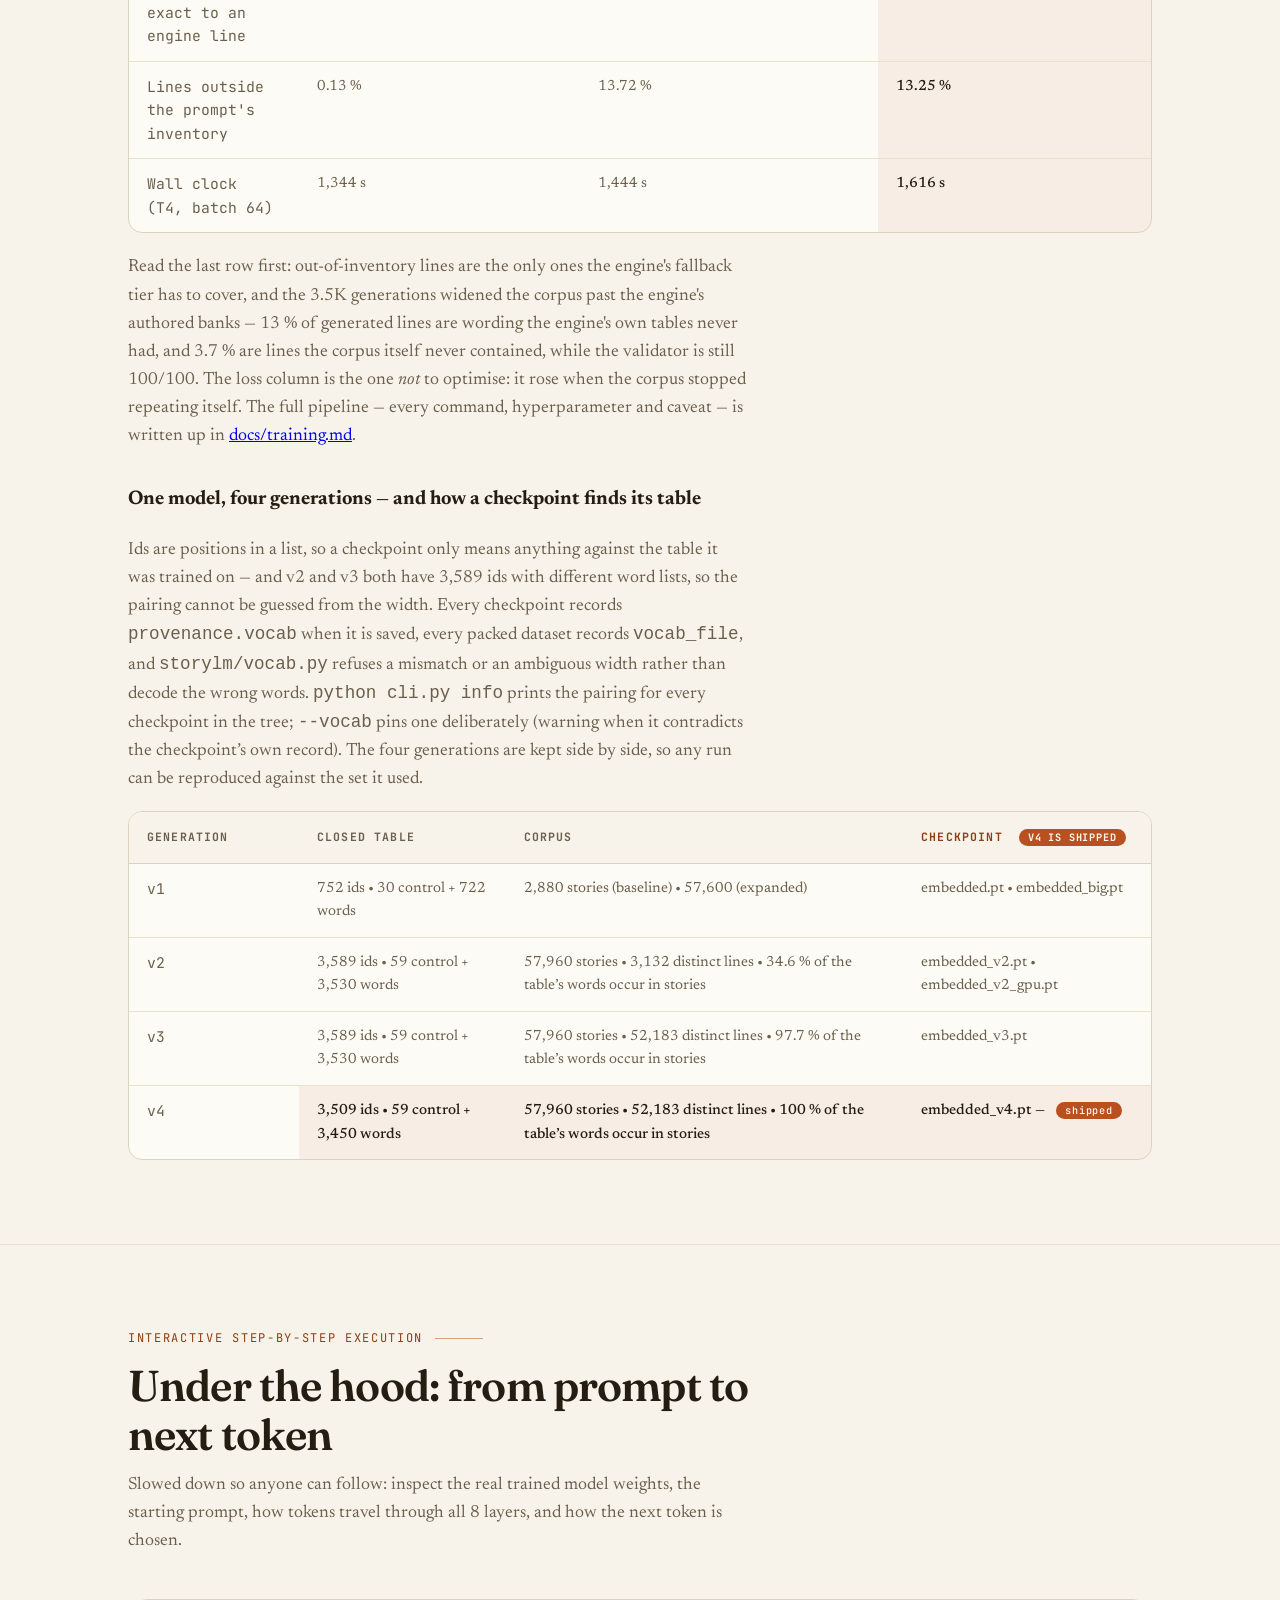
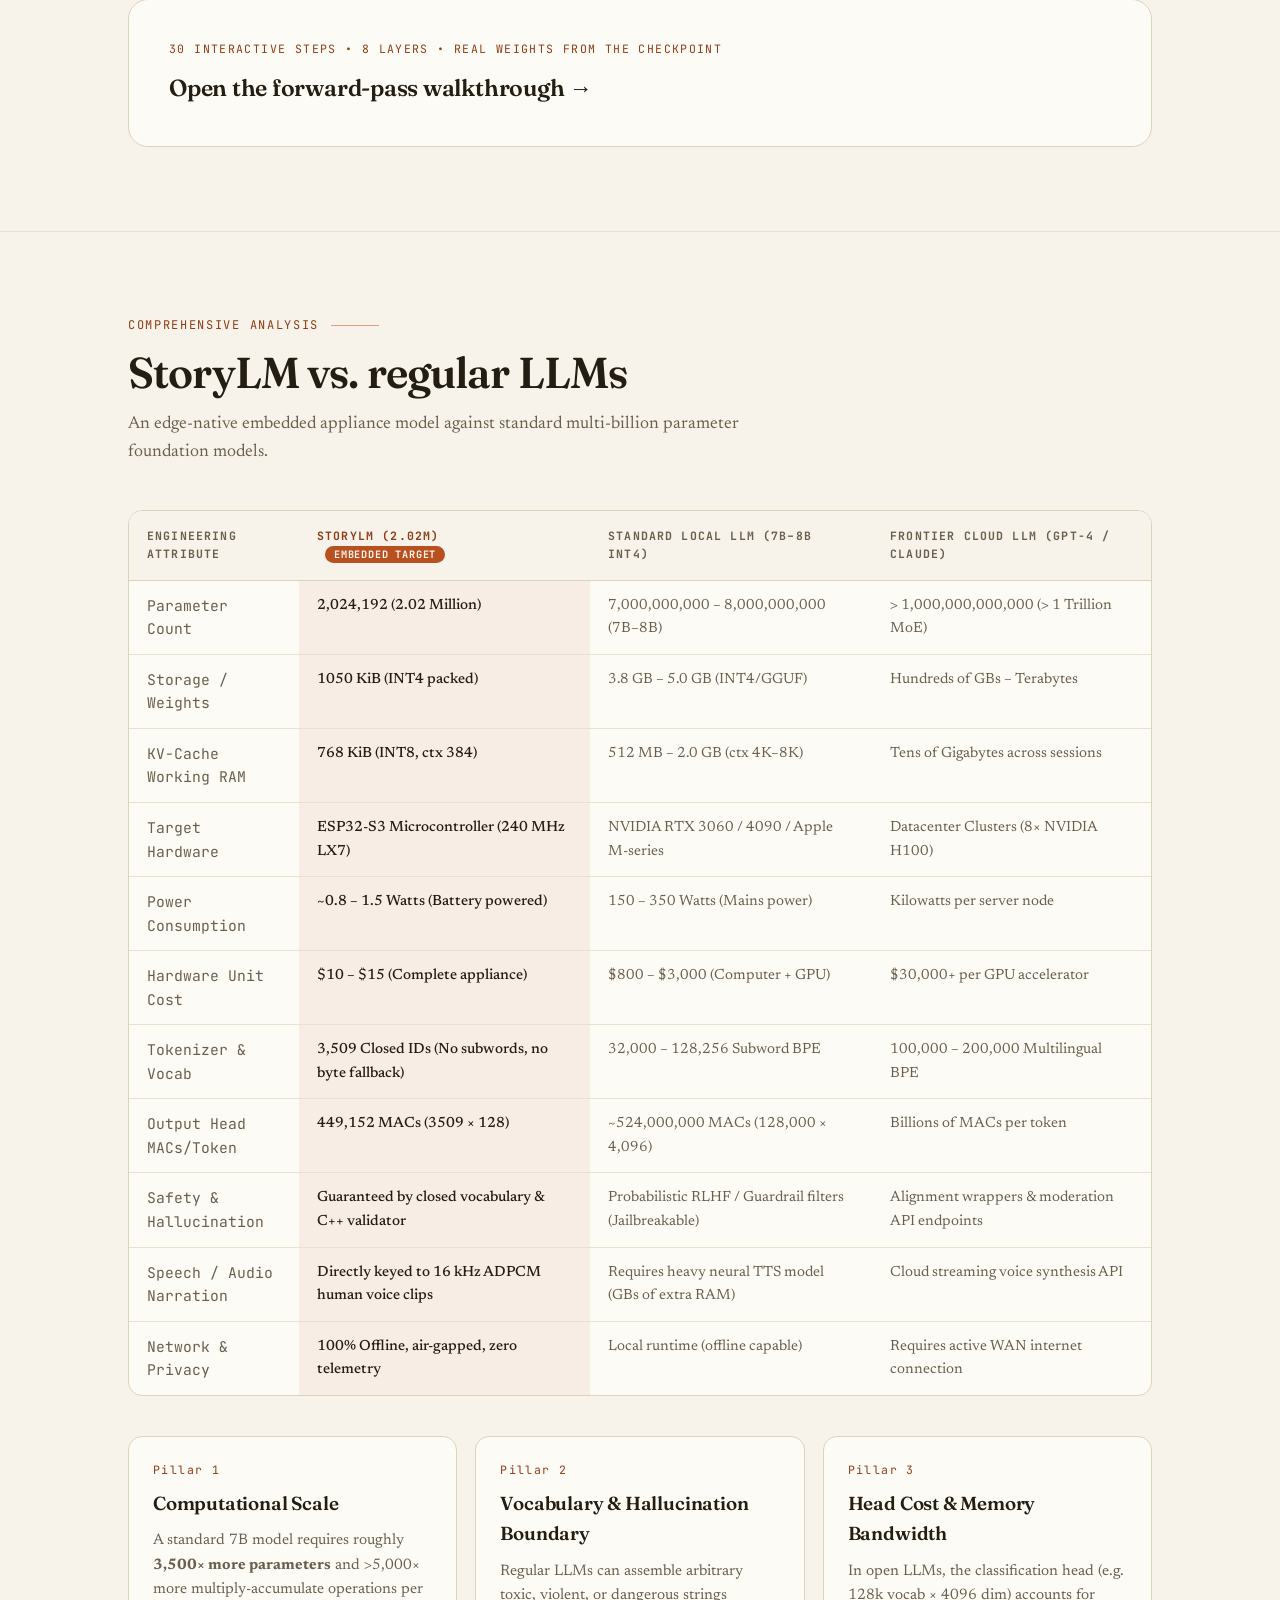
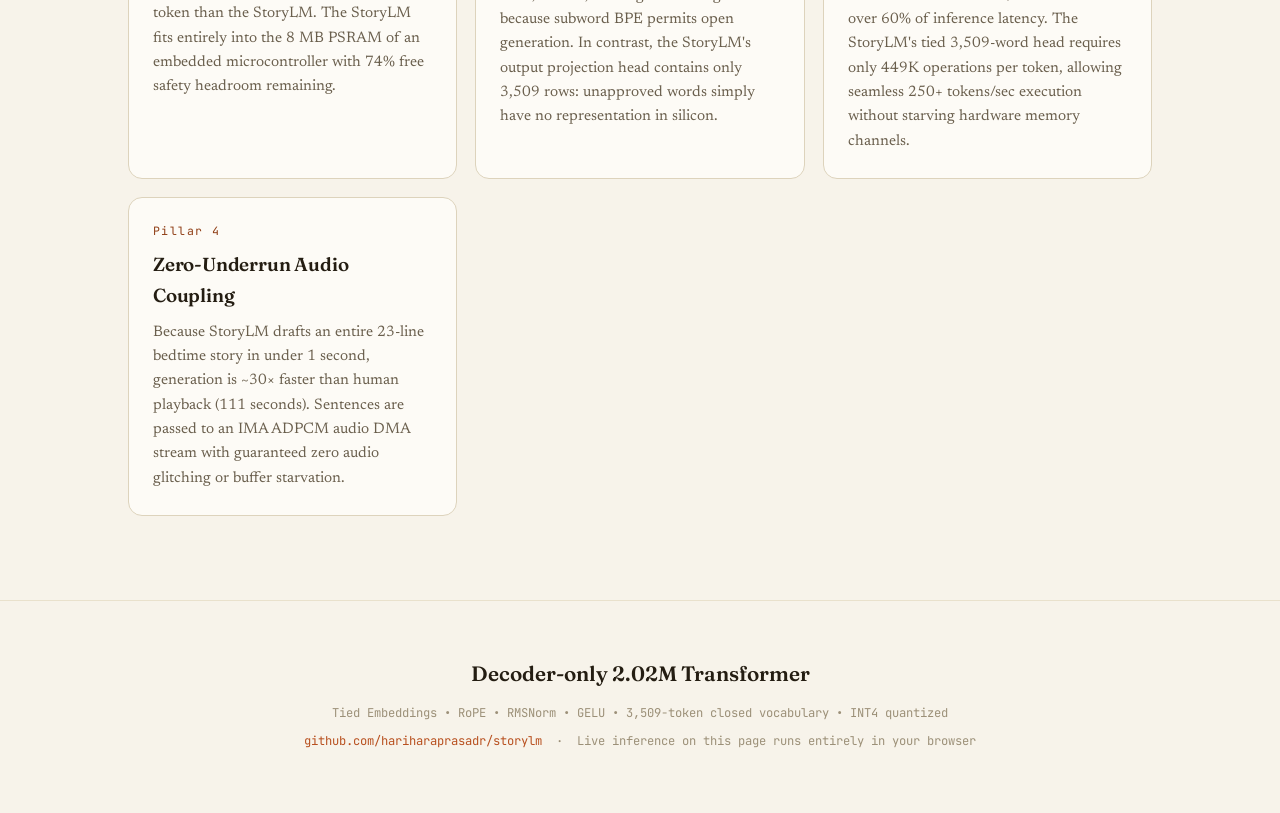
==== commit 144ee130: "Serve the v4 model on the web pages web/story_data.js was still the v1 export (embedded_big.pt, 752 " ====
--- a/web/index.html
+++ b/web/index.html
@@ -3,8 +3,8 @@
 <head>
   <meta charset="UTF-8">
   <meta name="viewport" content="width=device-width, initial-scale=1.0">
-  <title>StoryLM — a whole language model in 867 KiB</title>
-  <meta name="description" content="A 1.67M-parameter language model that writes bedtime stories, running entirely on an embedded microcontroller. Full architecture, live in-browser generation, and a step-by-step forward pass walkthrough.">
+  <title>StoryLM — a whole language model in 1050 KiB</title>
+  <meta name="description" content="A 2.02M-parameter language model that writes bedtime stories, running entirely on an embedded microcontroller. Full architecture, live in-browser generation, and a step-by-step forward pass walkthrough.">
   <link rel="preconnect" href="https://fonts.googleapis.com">
   <link rel="preconnect" href="https://fonts.gstatic.com" crossorigin>
   <link href="https://fonts.googleapis.com/css2?family=Fraunces:opsz,wght@9..144,300;9..144,400;9..144,600&family=Newsreader:ital,opsz,wght@0,6..72,400;0,6..72,500;1,6..72,400&family=JetBrains+Mono:wght@400;500&display=swap" rel="stylesheet">
@@ -40,14 +40,14 @@
         <div class="hero-kicker">A trained language model for embedded hardware · ESP32-S3</div>
         <h1 class="hero-title">A whole language model, <em>small enough for a matchbox.</em></h1>
         <p class="hero-sub">
-          StoryLM is a 1.67-million-parameter decoder-only Transformer that writes original bedtime stories —
+          StoryLM is a 2.02-million-parameter decoder-only Transformer that writes original bedtime stories —
           on a microcontroller, with no network, no cloud, and no API. This page runs the real weights
           in your browser; the interactive walkthrough then takes you inside every stage of the forward pass.
         </p>
         <div class="stat-grid">
-          <div class="stat"><span class="stat-num">1,671,296</span><span class="stat-label">Parameters</span></div>
-          <div class="stat"><span class="stat-num">752</span><span class="stat-label">Closed vocabulary</span></div>
-          <div class="stat"><span class="stat-num">867 KiB</span><span class="stat-label">INT4 weights</span></div>
+          <div class="stat"><span class="stat-num">2,024,192</span><span class="stat-label">Parameters</span></div>
+          <div class="stat"><span class="stat-num">3,509</span><span class="stat-label">Closed vocabulary</span></div>
+          <div class="stat"><span class="stat-num">1050 KiB</span><span class="stat-label">INT4 weights</span></div>
           <div class="stat"><span class="stat-num">384</span><span class="stat-label">Token context</span></div>
           <div class="stat"><span class="stat-num">0.5&ndash;1.5 W</span><span class="stat-label">Power budget</span></div>
         </div>
@@ -61,8 +61,11 @@
           <div class="section-eyebrow">Live inference · no server</div>
           <h2 class="section-title">Generate a story, right here</h2>
           <p class="section-desc">
-            The exact weights of the trained checkpoint (float16, 4.3&nbsp;MB) ship with this page.
-            Pick a character, a mode, a place and a theme — a vanilla-JS forward pass with a KV cache
+            The exact weights of the shipped checkpoint &mdash; <code>checkpoints/embedded_v4.pt</code>,
+            2,024,192 parameters on a 3,509-id table, float16, 5.4&nbsp;MB &mdash; ship with this page.
+            Pick a character, a mode, a place and a theme — <strong>8 modes, 9 themes, 7 places and
+            12 props per world</strong> (5 series &times; 8 &times; 7 &times; 9 = 2,520 prompt combinations,
+            every one of them present in the corpus) — and a vanilla-JS forward pass with a KV cache
             writes a brand-new story while you watch.
           </p>
         </div>
@@ -87,7 +90,7 @@
       <div class="container">
         <div class="section-head">
           <div class="section-eyebrow">How it started</div>
-          <h2 class="section-title">From a cloud microphone to a 1.67M model</h2>
+          <h2 class="section-title">From a cloud microphone to a 2.02M model</h2>
           <p class="section-desc">
             The project did not start as a language model. It started as the opposite — streaming
             audio to the cloud — until the requirements flipped the design.
@@ -129,12 +132,15 @@
             <span class="ed-card-num">04 · The teacher</span>
             <h3>The engine became the teacher</h3>
             <p>
-              The same tables generate the training corpus and the entire vocabulary: 752 ids = 30 control
-              tokens + 722 words, closed by construction, so the model can never emit a word without a
-              narration clip. A ~50K-parameter beat selector was on the table too, but a word-level generator
-              is the whole point &mdash; so a 1.67M-parameter decoder-only Transformer was trained from
-              scratch: a few thousand steps on a laptop CPU, then the expanded 57,600-story corpus on a
-              rented T4 GPU. Evaluated by the firmware validator, never perplexity.
+              The same tables generate the training corpus and the entire vocabulary, closed by construction:
+              today&rsquo;s table is 3,509 ids = 59 control tokens + 3,450 words &mdash; and every one of
+              those 3,450 words actually occurs in the corpus, so no embedding row is left at its random
+              initialisation. A ~50K-parameter beat selector was on the table too, but a word-level generator
+              is the whole point. So a 2.02M-parameter decoder-only Transformer was trained from scratch:
+              v1 (752 ids, 2,880 stories) a few thousand steps on a laptop CPU, then the expanded corpus on a
+              rented T4, and from v3 the Python mirror of the engine widened the table to 3,500 words and the
+              corpus to 57,960 stories &mdash; the v4 run below is what ships. Evaluated by the firmware
+              validator and the memorisation audit, never perplexity.
             </p>
           </div>
           <div class="ed-card">
@@ -143,8 +149,8 @@
             <p>
               Somewhere along the way the interesting artifact stopped being the appliance and became the
               model: a complete language model &mdash; tokenizer, training loop, checkpoints, a KV cache
-              proven token-identical to full recompute (4.3&times; faster), a forward-pass tracer and the
-              30-step <a href="walkthrough.html">walkthrough</a> &mdash; that fits in 867 KiB of INT4 flash.
+              proven token-identical to full recompute (2.7&times; faster), a forward-pass tracer and the
+              30-step <a href="walkthrough.html">walkthrough</a> &mdash; that fits in 1050 KiB of INT4 flash.
             </p>
           </div>
         </div>
@@ -158,7 +164,7 @@
           <div class="section-eyebrow">System schematic</div>
           <h2 class="section-title">Architecture: tokens in, a story out</h2>
           <p class="section-desc">
-            Dataflow and tensor dimensions through the 1,671,296-parameter decoder-only Transformer.
+            Dataflow and tensor dimensions through the 2,024,192-parameter decoder-only Transformer.
             Every shape below is the contract the embedded C++ runtime has to match.
           </p>
         </div>
@@ -171,7 +177,7 @@
               <span class="node-title">Input Token Sequence</span>
               <span class="node-desc">Prompt &amp; context IDs (e.g. &lt;BOS&gt;&lt;CHAR=BLUEY&gt;&lt;MODE=BEDTIME&gt;&hellip;)</span>
             </div>
-            <div class="node-shape">idx: [b, t] &isin; [0 .. 751]</div>
+            <div class="node-shape">idx: [b, t] &isin; [0 .. 3508]</div>
           </div>
 
           <div class="flow-arrow"><span>token IDs</span></div>
@@ -182,7 +188,7 @@
               <span class="node-title">Embedding Matrix</span>
               <span class="node-desc">Closed-vocabulary word projection, tied with the output head</span>
             </div>
-            <div class="node-shape">[752, 128] &bull; 96,256 params</div>
+            <div class="node-shape">[3509, 128] &bull; 449,152 params</div>
           </div>
 
           <div class="flow-arrow"><span>x: [b, t, 128]</span></div>
@@ -231,12 +237,12 @@
             <div>
               <span class="node-kicker">Output projection (tied)</span>
               <span class="node-title">Language Model Head</span>
-              <span class="node-desc">Reuses the embedding matrix: 128 &rarr; 752 vocab logits</span>
-            </div>
-            <div class="node-shape">[128, 752] &bull; 0 extra params</div>
-          </div>
-
-          <div class="flow-arrow"><span>logits: [b, t, 752]</span></div>
+              <span class="node-desc">Reuses the embedding matrix: 128 &rarr; 3,509 vocab logits</span>
+            </div>
+            <div class="node-shape">[128, 3509] &bull; 0 extra params</div>
+          </div>
+
+          <div class="flow-arrow"><span>logits: [b, t, 3509]</span></div>
 
           <div class="diagram-node">
             <div>
@@ -266,12 +272,13 @@
 
           <div class="comp-card">
             <span class="comp-card-badge">01 &bull; Vocabulary</span>
-            <h3>752 Closed Token Vocabulary</h3>
-            <p>
-              Unlike open-domain LLMs that rely on 32k&ndash;128k subword BPE tokenizers with byte fallback, this model operates on an entirely closed 752-token table: 30 atomic control tokens (e.g. <code>&lt;CHAR=BLUEY&gt;</code>, <code>&lt;LINE&gt;</code>, <code>&lt;END&gt;</code>) and 722 words extracted from the story engine.
+            <h3>3,509 Closed Token Vocabulary</h3>
+            <p>
+              Unlike open-domain LLMs that rely on 32k&ndash;128k subword BPE tokenizers with byte fallback, this model operates on an entirely closed 3,509-token table: 59 atomic control tokens (e.g. <code>&lt;CHAR=BLUEY&gt;</code>, <code>&lt;LINE&gt;</code>, <code>&lt;END&gt;</code>) and 3,450 words extracted from the story engine.
             </p>
             <div class="comp-specs">
-              <div>&bull; Total IDs: <span>752 (30 control + 722 words)</span></div>
+              <div>&bull; Total IDs: <span>3,509 (59 control + 3,450 words)</span></div>
+              <div>&bull; Generation: <span>v4 table (v1 was 752 ids)</span></div>
               <div>&bull; Out-of-vocabulary rate: <span>0.0% (closed domain)</span></div>
               <div>&bull; Unapproved word risk: <span>physically impossible (no logits)</span></div>
             </div>
@@ -281,12 +288,12 @@
             <span class="comp-card-badge">02 &bull; Weights optimization</span>
             <h3>Tied Input/Output Embeddings</h3>
             <p>
-              The token embedding tensor <code>[752, 128]</code> is weight-tied with the output classification head (<code>head.weight = embed.weight</code>). The model uses the exact same vector representation for token intake and token probability projection.
+              The token embedding tensor <code>[3509, 128]</code> is weight-tied with the output classification head (<code>head.weight = embed.weight</code>). The model uses the exact same vector representation for token intake and token probability projection.
             </p>
             <div class="comp-specs">
-              <div>&bull; Weight shape: <span>[752, 128]</span></div>
-              <div>&bull; Parameter count: <span>96,256 params</span></div>
-              <div>&bull; Memory saved: <span>96.25 KB (50% of the vocab footprint)</span></div>
+              <div>&bull; Weight shape: <span>[3509, 128]</span></div>
+              <div>&bull; Parameter count: <span>449,152 params</span></div>
+              <div>&bull; Memory saved: <span>449.15 KB (50% of the vocab footprint)</span></div>
             </div>
           </div>
 
@@ -338,7 +345,7 @@
             <div class="comp-specs">
               <div>&bull; Buffer shape: <span>8 layers &times; 2 (K/V) &times; 384 ctx &times; 16 head_dim</span></div>
               <div>&bull; Cache RAM size: <span>768 KiB in INT8 (9.6% of 8 MB PSRAM)</span></div>
-              <div>&bull; Host speedup: <span>4.3&times; wall-clock, token-identical output</span></div>
+              <div>&bull; Host speedup: <span>2.7&times; wall-clock, token-identical output</span></div>
             </div>
           </div>
 
@@ -359,12 +366,12 @@
             <span class="comp-card-badge">08 &bull; Quantization</span>
             <h3>Groupwise INT4 Compression</h3>
             <p>
-              To fit the entire 1,671,296 parameters into the target's 8 MB flash, weights are quantized to symmetric 4-bit integers (two weights per byte) with FP16 scale factors per group of 64 weights. Activations remain INT8/FP16, enabling SIMD dot products on the microcontroller.
+              To fit the entire 2,024,192 parameters into the target's 8 MB flash, weights are quantized to symmetric 4-bit integers (two weights per byte) with FP16 scale factors per group of 64 weights. Activations remain INT8/FP16, enabling SIMD dot products on the microcontroller.
             </p>
             <div class="comp-specs">
               <div>&bull; Effective bit-width: <span>4.25 bits/weight (4-bit + FP16 scale/64)</span></div>
-              <div>&bull; Weight binary size: <span>867 KiB</span></div>
-              <div>&bull; Full model footprint: <span>867 KiB weights + 768 KiB cache = 1.63 MB</span></div>
+              <div>&bull; Weight binary size: <span>1050 KiB</span></div>
+              <div>&bull; Full model footprint: <span>1050 KiB weights + 768 KiB cache = 1,818 KiB</span></div>
             </div>
           </div>
 
@@ -390,21 +397,21 @@
           <div class="diagram-node">
             <div>
               <span class="node-kicker">Step 1 &middot; the teacher</span>
-              <span class="node-title">Story engine generates the corpus</span>
-              <span class="node-desc">The C++ engine that narrates on the device also writes the training data: 5 series &times; modes &times; places &times; themes &times; props, 23 lines per story</span>
-            </div>
-            <div class="node-shape">2,880 &rarr; 57,600 stories</div>
-          </div>
-
-          <div class="flow-arrow"><span>5 series &bull; 4 modes &bull; per-series places &bull; 4 themes &bull; 7 props each</span></div>
+              <span class="node-title">The story engine generates the corpus</span>
+              <span class="node-desc">The C++ engine that narrates on the device writes the training data, and <code>storylm/corpus_builder.py</code> is its Python mirror: 2,520 prompts, 23 variants each, 20&ndash;24 lines per story, 52,183 distinct lines</span>
+            </div>
+            <div class="node-shape">57,960 stories &bull; 16.8 M story tokens</div>
+          </div>
+
+          <div class="flow-arrow"><span>5 series &bull; 8 modes &bull; 7 places &bull; 9 themes &bull; 12 props &bull; 6 friends each</span></div>
 
           <div class="diagram-node">
             <div>
               <span class="node-kicker">Step 2 &middot; no tokenizer training</span>
-              <span class="node-title">The engine dumps the token table</span>
-              <span class="node-desc">No BPE, no byte fallback: 30 control tokens plus 722 words, closed by construction, one narration clip per word</span>
-            </div>
-            <div class="node-shape">752 ids &bull; 30 control + 722 words</div>
+              <span class="node-title">The table is emitted, not learned</span>
+              <span class="node-desc">No BPE, no byte fallback: 59 control tokens plus 3,450 words, closed by construction, one narration clip per word &mdash; and every packed dataset and checkpoint records which table it belongs to</span>
+            </div>
+            <div class="node-shape">3,509 ids &bull; 59 control + 3,450 words</div>
           </div>
 
           <div class="flow-arrow"><span>ids, matched exactly as the firmware matches them</span></div>
@@ -423,7 +430,7 @@
           <div class="layer-frame">
             <div class="layer-frame-tag">
               <span>Step 4 &middot; the training loop (one function, CPU and GPU)</span>
-              <span>1,671,296 params</span>
+              <span>2,024,192 params</span>
             </div>
             <div class="sub-grid">
               <div class="sub-branch">
@@ -435,7 +442,7 @@
               </div>
               <div class="sub-branch">
                 <div class="branch-head"><span>What is measured</span><span>every 100 / 500 steps</span></div>
-                <div class="micro-block"><span>Masked cross-entropy (train / val)</span><span class="mb-dim">starts ~36, ends 0.26</span></div>
+                <div class="micro-block"><span>Masked cross-entropy (train / val)</span><span class="mb-dim">0.53 at step 500, ends 0.135</span></div>
                 <div class="micro-block"><span>Checkpoint = config + tensors</span><span class="mb-dim">51 tensors (tied head stored twice)</span></div>
                 <div class="micro-block"><span>Sampled story after the run</span><span class="mb-dim">generate &rarr; canonicalise &rarr; validate</span></div>
                 <div class="micro-block is-accent"><span>Verdict is the firmware validator</span><span class="mb-dim">not perplexity</span></div>
@@ -447,11 +454,11 @@
 
           <div class="diagram-node">
             <div>
-              <span class="node-kicker">Step 5 &middot; the expanded run</span>
+              <span class="node-kicker">Step 5 &middot; the shipped run</span>
               <span class="node-title">Modal T4: 5,400 steps &times; batch 64</span>
-              <span class="node-desc">About six epochs of the 57,600-story corpus (~22 minutes of GPU time). The GPU only trains: canonicalisation and validation need the engine binary, so they stay on the host</span>
-            </div>
-            <div class="node-shape">checkpoints/embedded_big.pt</div>
+              <span class="node-desc">About six epochs of the 57,960-story corpus in 1,616 s of GPU time. The GPU only trains: canonicalisation and validation need the engine binary, so they stay on the host</span>
+            </div>
+            <div class="node-shape">checkpoints/embedded_v4.pt</div>
           </div>
 
           <div class="flow-arrow"><span>100 sampled stories, five worlds &times; four themes &times; five repeats</span></div>
@@ -462,7 +469,7 @@
               <span class="node-title">Three numbers, not one</span>
               <span class="node-desc">Validator pass rate, lines word-exact to an engine line, and lines outside the prompt's inventory — a pass rate alone cannot see drift inside a beat</span>
             </div>
-            <div class="node-shape">100/100 &bull; 99.7&nbsp;% &bull; 0.13&nbsp;%</div>
+            <div class="node-shape">100/100 &bull; 96.3&nbsp;% &bull; 13.25&nbsp;%</div>
           </div>
 
         </div>
@@ -495,7 +502,7 @@
             <p>
               The decoder ships with a KV cache because the device cannot afford a full recompute per
               token. A dedicated test proves the cached path matches the uncached one: worst logit
-              difference 1.7e-5, greedy stories identical, 2.1&times; faster on a 272-token story.
+              difference 1.9e-5, greedy stories identical, 2.7&times; faster on a 289-token story.
             </p>
           </div>
 
@@ -505,9 +512,10 @@
             <p>
               The validator cannot see a story copied out of the corpus — every word in it is approved.
               So the split the model never trained on is scored separately, and every generated story is
-              compared against the whole corpus: held-out loss equal to training loss (gap −0.000 nats),
-              no story sharing a six-line run with any training story, and 100/100 distinct stories for
-              repeated prompts.
+              compared against the whole corpus. On the shipped checkpoint (225 stories): held-out loss
+              equal to training loss (gap +0.001 nats), shared line-runs at the engine's own baseline
+              (mean 11.69 against 11.78), every generated word one the corpus uses (100.0&nbsp;%), and
+              225/225 distinct stories for repeated prompts.
             </p>
           </div>
 
@@ -529,46 +537,105 @@
             <thead>
               <tr>
                 <th>Measured, 100 sampled stories each</th>
-                <th>CPU &bull; 4,000 steps &bull; 2,880 stories</th>
-                <th class="pill-th">Modal T4 &bull; 5,400 steps <span class="pill-note">Shipped model</span></th>
+                <th>v1 &bull; 752 ids &bull; T4, 5,400 steps</th>
+                <th>v3 &bull; 3,589 ids &bull; T4, 5,400 steps</th>
+                <th class="pill-th">v4 &bull; 3,509 ids <span class="pill-note">Shipped model</span></th>
               </tr>
             </thead>
             <tbody>
               <tr>
                 <td class="cell-dim">Masked validation loss</td>
-                <td class="cell-normal">0.290</td>
-                <td class="cell-tiny">0.267</td>
+                <td class="cell-normal">0.267</td>
+                <td class="cell-normal">0.137</td>
+                <td class="cell-tiny">0.138</td>
               </tr>
               <tr>
                 <td class="cell-dim">Validator pass rate</td>
-                <td class="cell-normal">97 / 100</td>
+                <td class="cell-normal">100 / 100</td>
+                <td class="cell-normal">100 / 100</td>
                 <td class="cell-tiny">100 / 100</td>
               </tr>
               <tr>
                 <td class="cell-dim">Lines word-exact to an engine line</td>
-                <td class="cell-normal">99.3&nbsp;%</td>
-                <td class="cell-tiny">99.7&nbsp;%</td>
+                <td class="cell-normal">99.7&nbsp;%</td>
+                <td class="cell-normal">96.7&nbsp;%</td>
+                <td class="cell-tiny">96.3&nbsp;%</td>
               </tr>
               <tr>
                 <td class="cell-dim">Lines outside the prompt's inventory</td>
-                <td class="cell-normal">0.88&nbsp;%</td>
-                <td class="cell-tiny">0.13&nbsp;%</td>
-              </tr>
-              <tr>
-                <td class="cell-dim">Wall clock</td>
-                <td class="cell-normal">659 s (batch 16)</td>
-                <td class="cell-tiny">1,344 s (batch 64)</td>
+                <td class="cell-normal">0.13&nbsp;%</td>
+                <td class="cell-normal">13.72&nbsp;%</td>
+                <td class="cell-tiny">13.25&nbsp;%</td>
+              </tr>
+              <tr>
+                <td class="cell-dim">Wall clock (T4, batch 64)</td>
+                <td class="cell-normal">1,344 s</td>
+                <td class="cell-normal">1,444 s</td>
+                <td class="cell-tiny">1,616 s</td>
               </tr>
             </tbody>
           </table>
         </div>
 
         <p class="section-desc" style="margin-top: 20px;">
-          The last row is the one that matters: out-of-inventory lines are the only ones the engine's
-          fallback tier has to cover, and a 6.8&times; drop in them is worth more than the loss curve.
+          Read the last row first: out-of-inventory lines are the only ones the engine's fallback tier
+          has to cover, and the 3.5K generations widened the corpus past the engine's authored banks —
+          13&nbsp;% of generated lines are wording the engine's own tables never had, and 3.7&nbsp;% are
+          lines the corpus itself never contained, while the validator is still 100/100. The loss column
+          is the one <em>not</em> to optimise: it rose when the corpus stopped repeating itself.
           The full pipeline — every command, hyperparameter and caveat — is written up in
           <a href="https://github.com/hariharaprasadr/storylm/blob/main/docs/training.md">docs/training.md</a>.
         </p>
+
+        <h3 style="margin-top: 34px;">One model, four generations &mdash; and how a checkpoint finds its table</h3>
+        <p class="section-desc">
+          Ids are positions in a list, so a checkpoint only means anything against the table it was trained on
+          &mdash; and v2 and v3 both have 3,589 ids with different word lists, so the pairing cannot be guessed
+          from the width. Every checkpoint records <code>provenance.vocab</code> when it is saved, every packed
+          dataset records <code>vocab_file</code>, and <code>storylm/vocab.py</code> refuses a mismatch or an
+          ambiguous width rather than decode the wrong words. <code>python cli.py info</code> prints the pairing
+          for every checkpoint in the tree; <code>--vocab</code> pins one deliberately (warning when it
+          contradicts the checkpoint&rsquo;s own record). The four generations are kept side by side, so any run
+          can be reproduced against the set it used.
+        </p>
+        <div class="table-wrap" style="margin-top: 18px;">
+          <table>
+            <thead>
+              <tr>
+                <th>Generation</th>
+                <th>Closed table</th>
+                <th>Corpus</th>
+                <th class="pill-th">Checkpoint <span class="pill-note">v4 is shipped</span></th>
+              </tr>
+            </thead>
+            <tbody>
+              <tr>
+                <td class="cell-dim">v1</td>
+                <td class="cell-normal">752 ids &bull; 30 control + 722 words</td>
+                <td class="cell-normal">2,880 stories (baseline) &bull; 57,600 (expanded)</td>
+                <td class="cell-normal">embedded.pt &bull; embedded_big.pt</td>
+              </tr>
+              <tr>
+                <td class="cell-dim">v2</td>
+                <td class="cell-normal">3,589 ids &bull; 59 control + 3,530 words</td>
+                <td class="cell-normal">57,960 stories &bull; 3,132 distinct lines &bull; 34.6&nbsp;% of the table&rsquo;s words occur in stories</td>
+                <td class="cell-normal">embedded_v2.pt &bull; embedded_v2_gpu.pt</td>
+              </tr>
+              <tr>
+                <td class="cell-dim">v3</td>
+                <td class="cell-normal">3,589 ids &bull; 59 control + 3,530 words</td>
+                <td class="cell-normal">57,960 stories &bull; 52,183 distinct lines &bull; 97.7&nbsp;% of the table&rsquo;s words occur in stories</td>
+                <td class="cell-normal">embedded_v3.pt</td>
+              </tr>
+              <tr>
+                <td class="cell-dim">v4</td>
+                <td class="cell-tiny">3,509 ids &bull; 59 control + 3,450 words</td>
+                <td class="cell-tiny">57,960 stories &bull; 52,183 distinct lines &bull; 100&nbsp;% of the table&rsquo;s words occur in stories</td>
+                <td class="cell-tiny">embedded_v4.pt &mdash; <span class="pill-note">shipped</span></td>
+              </tr>
+            </tbody>
+          </table>
+        </div>
 
       </div>
     </section>
@@ -608,7 +675,7 @@
             <thead>
               <tr>
                 <th>Engineering Attribute</th>
-                <th class="pill-th">StoryLM (1.67M) <span class="pill-note">Embedded target</span></th>
+                <th class="pill-th">StoryLM (2.02M) <span class="pill-note">Embedded target</span></th>
                 <th>Standard Local LLM (7B&ndash;8B INT4)</th>
                 <th>Frontier Cloud LLM (GPT-4 / Claude)</th>
               </tr>
@@ -616,13 +683,13 @@
             <tbody>
               <tr>
                 <td class="cell-dim">Parameter Count</td>
-                <td class="cell-tiny">1,671,296 (1.67 Million)</td>
+                <td class="cell-tiny">2,024,192 (2.02 Million)</td>
                 <td class="cell-normal">7,000,000,000 &ndash; 8,000,000,000 (7B&ndash;8B)</td>
                 <td class="cell-normal">&gt; 1,000,000,000,000 (&gt; 1 Trillion MoE)</td>
               </tr>
               <tr>
                 <td class="cell-dim">Storage / Weights</td>
-                <td class="cell-tiny">867 KiB (INT4 packed)</td>
+                <td class="cell-tiny">1050 KiB (INT4 packed)</td>
                 <td class="cell-normal">3.8 GB &ndash; 5.0 GB (INT4/GGUF)</td>
                 <td class="cell-normal">Hundreds of GBs &ndash; Terabytes</td>
               </tr>
@@ -652,13 +719,13 @@
               </tr>
               <tr>
                 <td class="cell-dim">Tokenizer &amp; Vocab</td>
-                <td class="cell-tiny">752 Closed IDs (No subwords, no byte fallback)</td>
+                <td class="cell-tiny">3,509 Closed IDs (No subwords, no byte fallback)</td>
                 <td class="cell-normal">32,000 &ndash; 128,256 Subword BPE</td>
                 <td class="cell-normal">100,000 &ndash; 200,000 Multilingual BPE</td>
               </tr>
               <tr>
                 <td class="cell-dim">Output Head MACs/Token</td>
-                <td class="cell-tiny">96,256 MACs (752 &times; 128)</td>
+                <td class="cell-tiny">449,152 MACs (3509 &times; 128)</td>
                 <td class="cell-normal">~524,000,000 MACs (128,000 &times; 4,096)</td>
                 <td class="cell-normal">Billions of MACs per token</td>
               </tr>
@@ -689,7 +756,7 @@
             <span class="ed-card-num">Pillar 1</span>
             <h4>Computational Scale</h4>
             <p>
-              A standard 7B model requires roughly <strong>4,200&times; more parameters</strong> and &gt;5,000&times;
+              A standard 7B model requires roughly <strong>3,500&times; more parameters</strong> and &gt;5,000&times;
               more multiply-accumulate operations per token than the StoryLM. The StoryLM fits entirely into the
               8 MB PSRAM of an embedded microcontroller with 74% free safety headroom remaining.
             </p>
@@ -699,7 +766,7 @@
             <h4>Vocabulary &amp; Hallucination Boundary</h4>
             <p>
               Regular LLMs can assemble arbitrary toxic, violent, or dangerous strings because subword BPE permits
-              open generation. In contrast, the StoryLM's output projection head contains only 752 rows: unapproved
+              open generation. In contrast, the StoryLM's output projection head contains only 3,509 rows: unapproved
               words simply have no representation in silicon.
             </p>
           </div>
@@ -708,7 +775,7 @@
             <h4>Head Cost &amp; Memory Bandwidth</h4>
             <p>
               In open LLMs, the classification head (e.g. 128k vocab &times; 4096 dim) accounts for over 60% of
-              inference latency. The StoryLM's tied 752-word head requires only 96K operations per token, allowing
+              inference latency. The StoryLM's tied 3,509-word head requires only 449K operations per token, allowing
               seamless 250+ tokens/sec execution without starving hardware memory channels.
             </p>
           </div>
@@ -729,8 +796,8 @@
 
   <footer>
     <div class="container">
-      <p class="footer-title">Decoder-only 1.67M Transformer</p>
-      <p class="footer-line">Tied Embeddings &bull; RoPE &bull; RMSNorm &bull; GELU &bull; 752-token closed vocabulary &bull; INT4 quantized</p>
+      <p class="footer-title">Decoder-only 2.02M Transformer</p>
+      <p class="footer-line">Tied Embeddings &bull; RoPE &bull; RMSNorm &bull; GELU &bull; 3,509-token closed vocabulary &bull; INT4 quantized</p>
       <p class="footer-line">
         <a href="https://github.com/hariharaprasadr/storylm">github.com/hariharaprasadr/storylm</a>
         &nbsp;&middot;&nbsp; Live inference on this page runs entirely in your browser
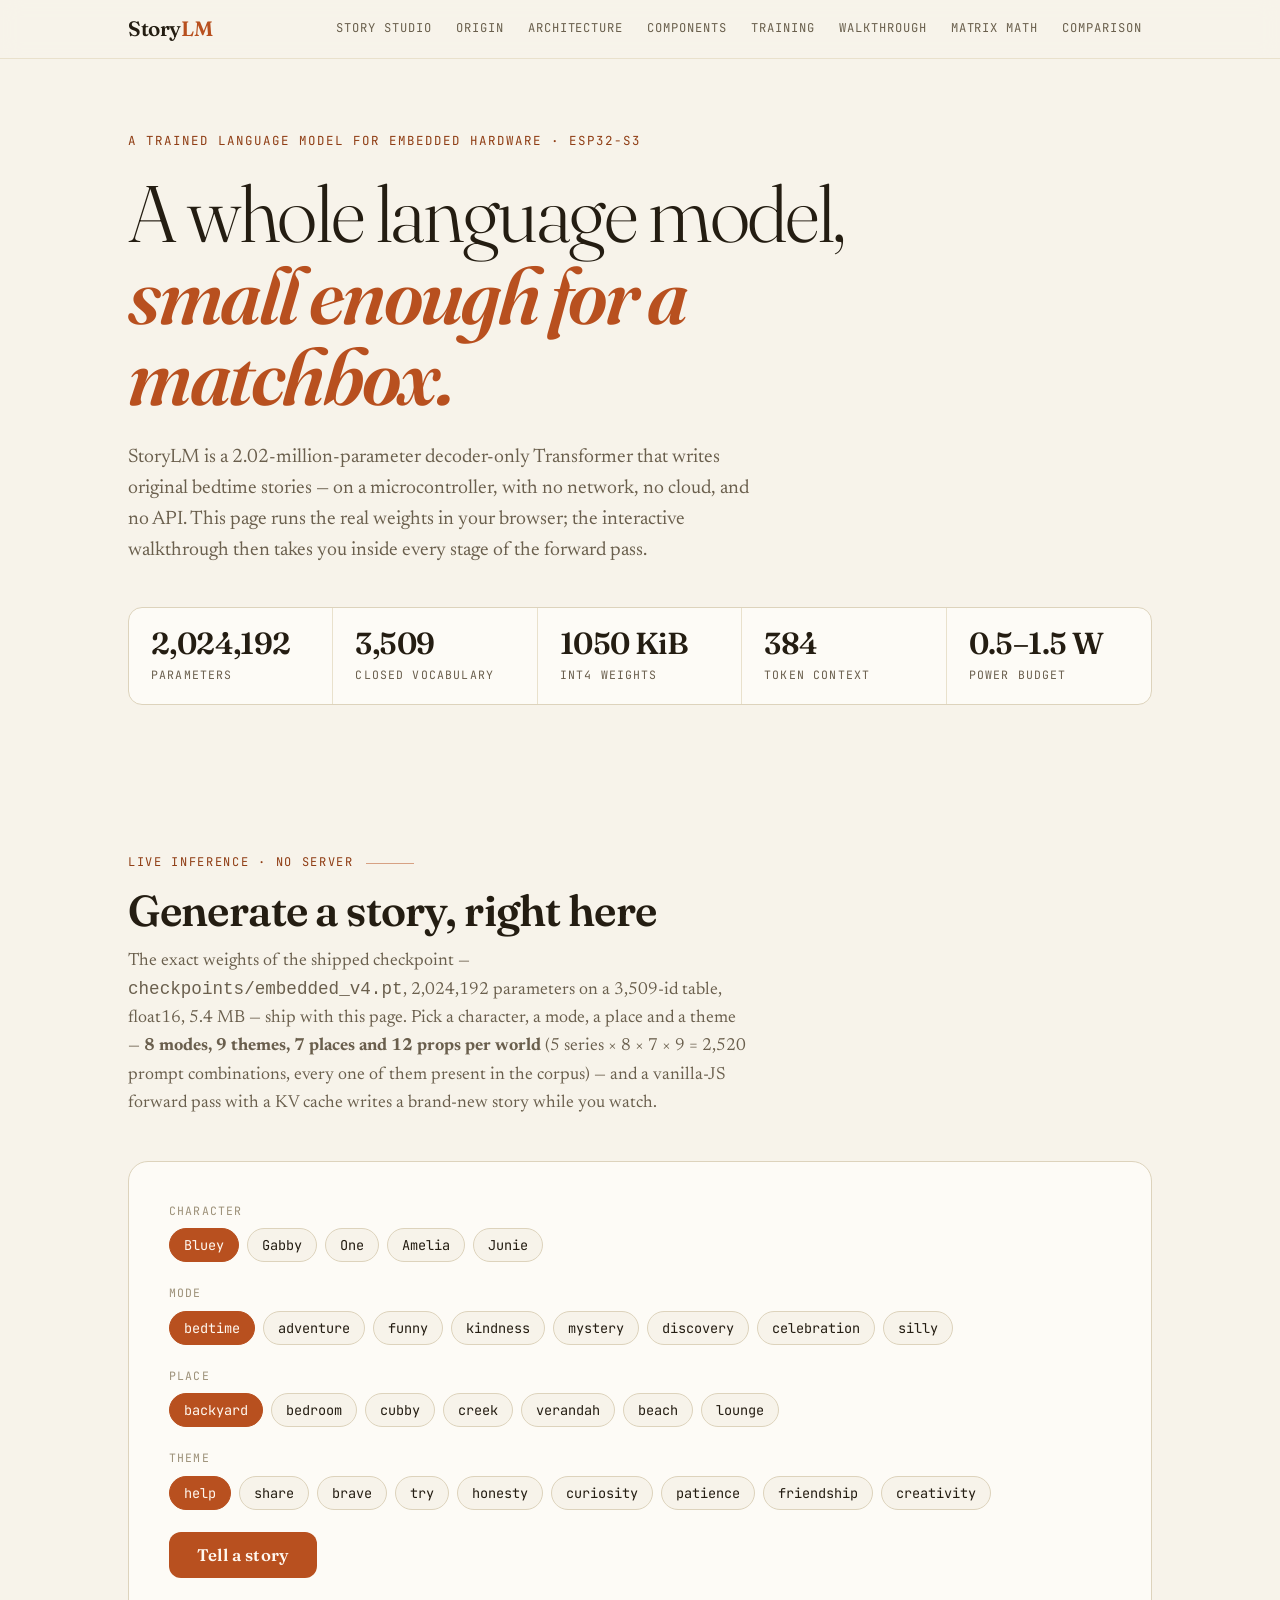
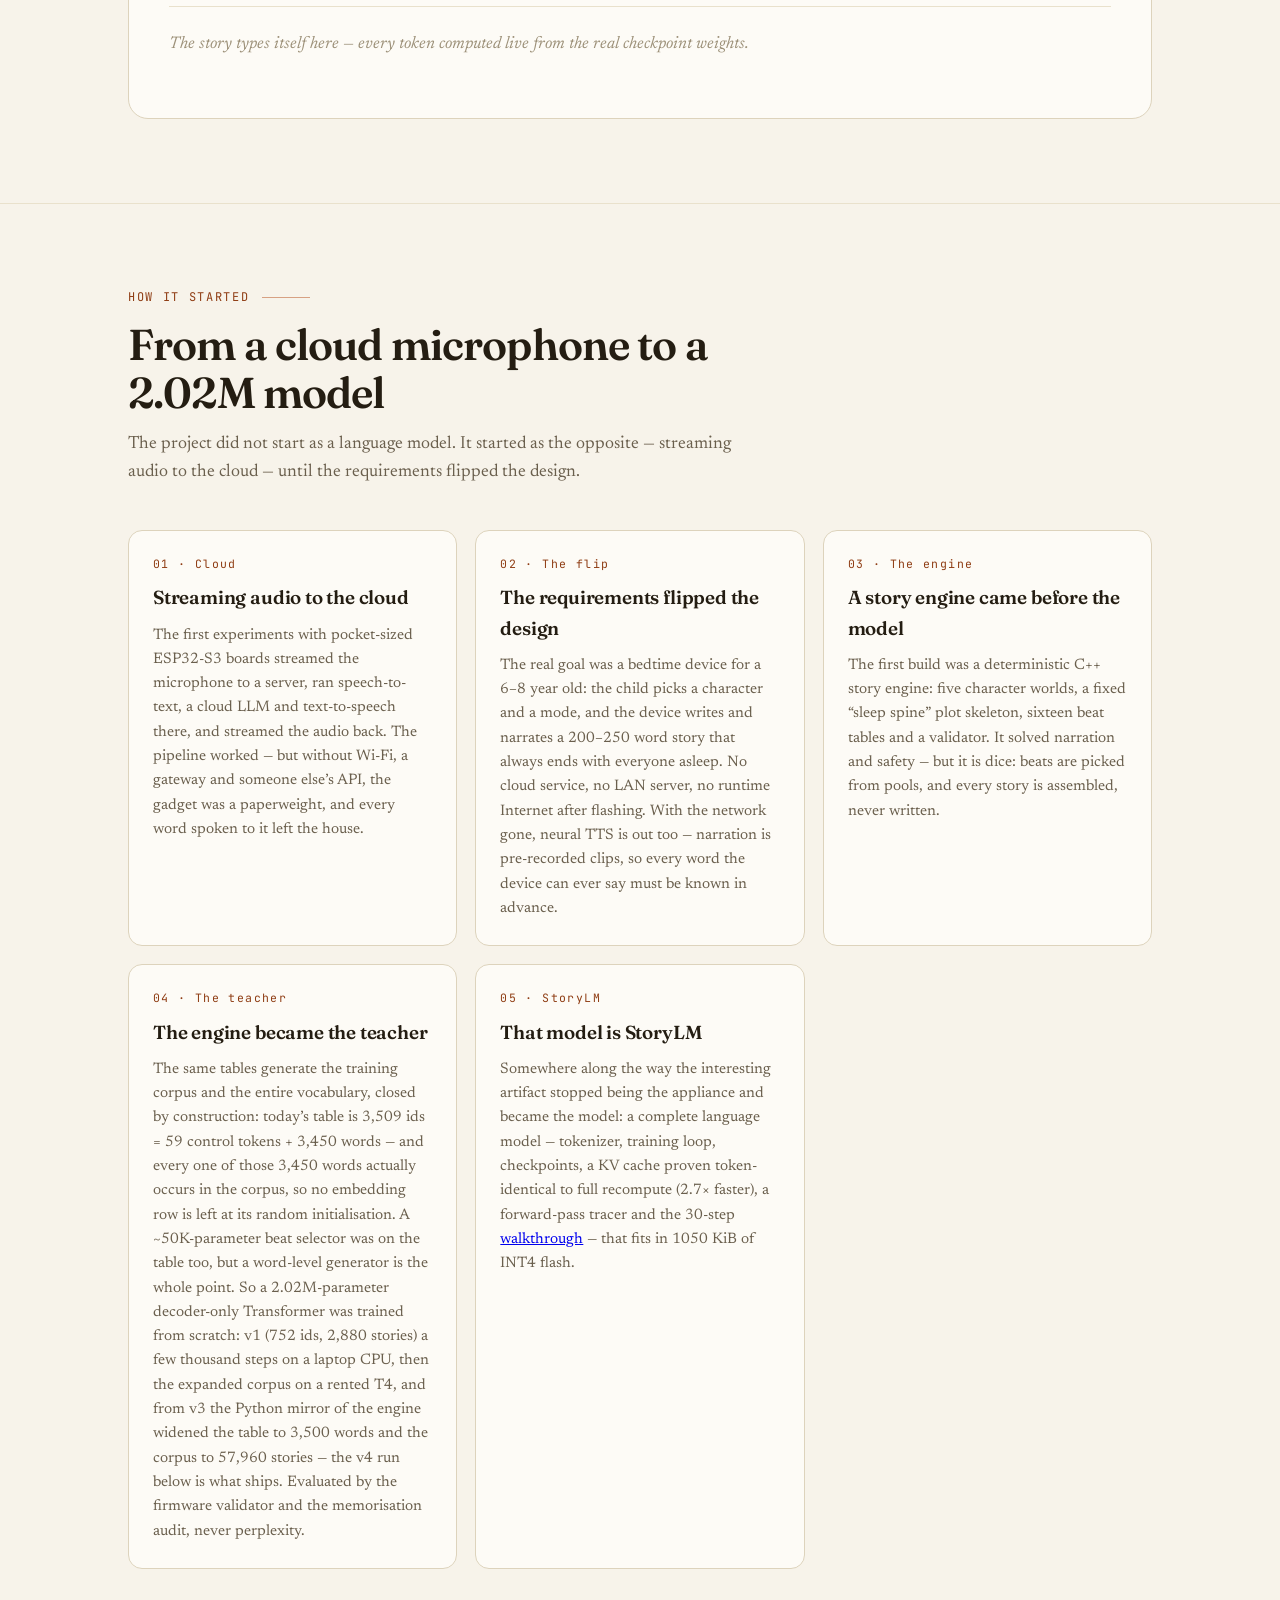
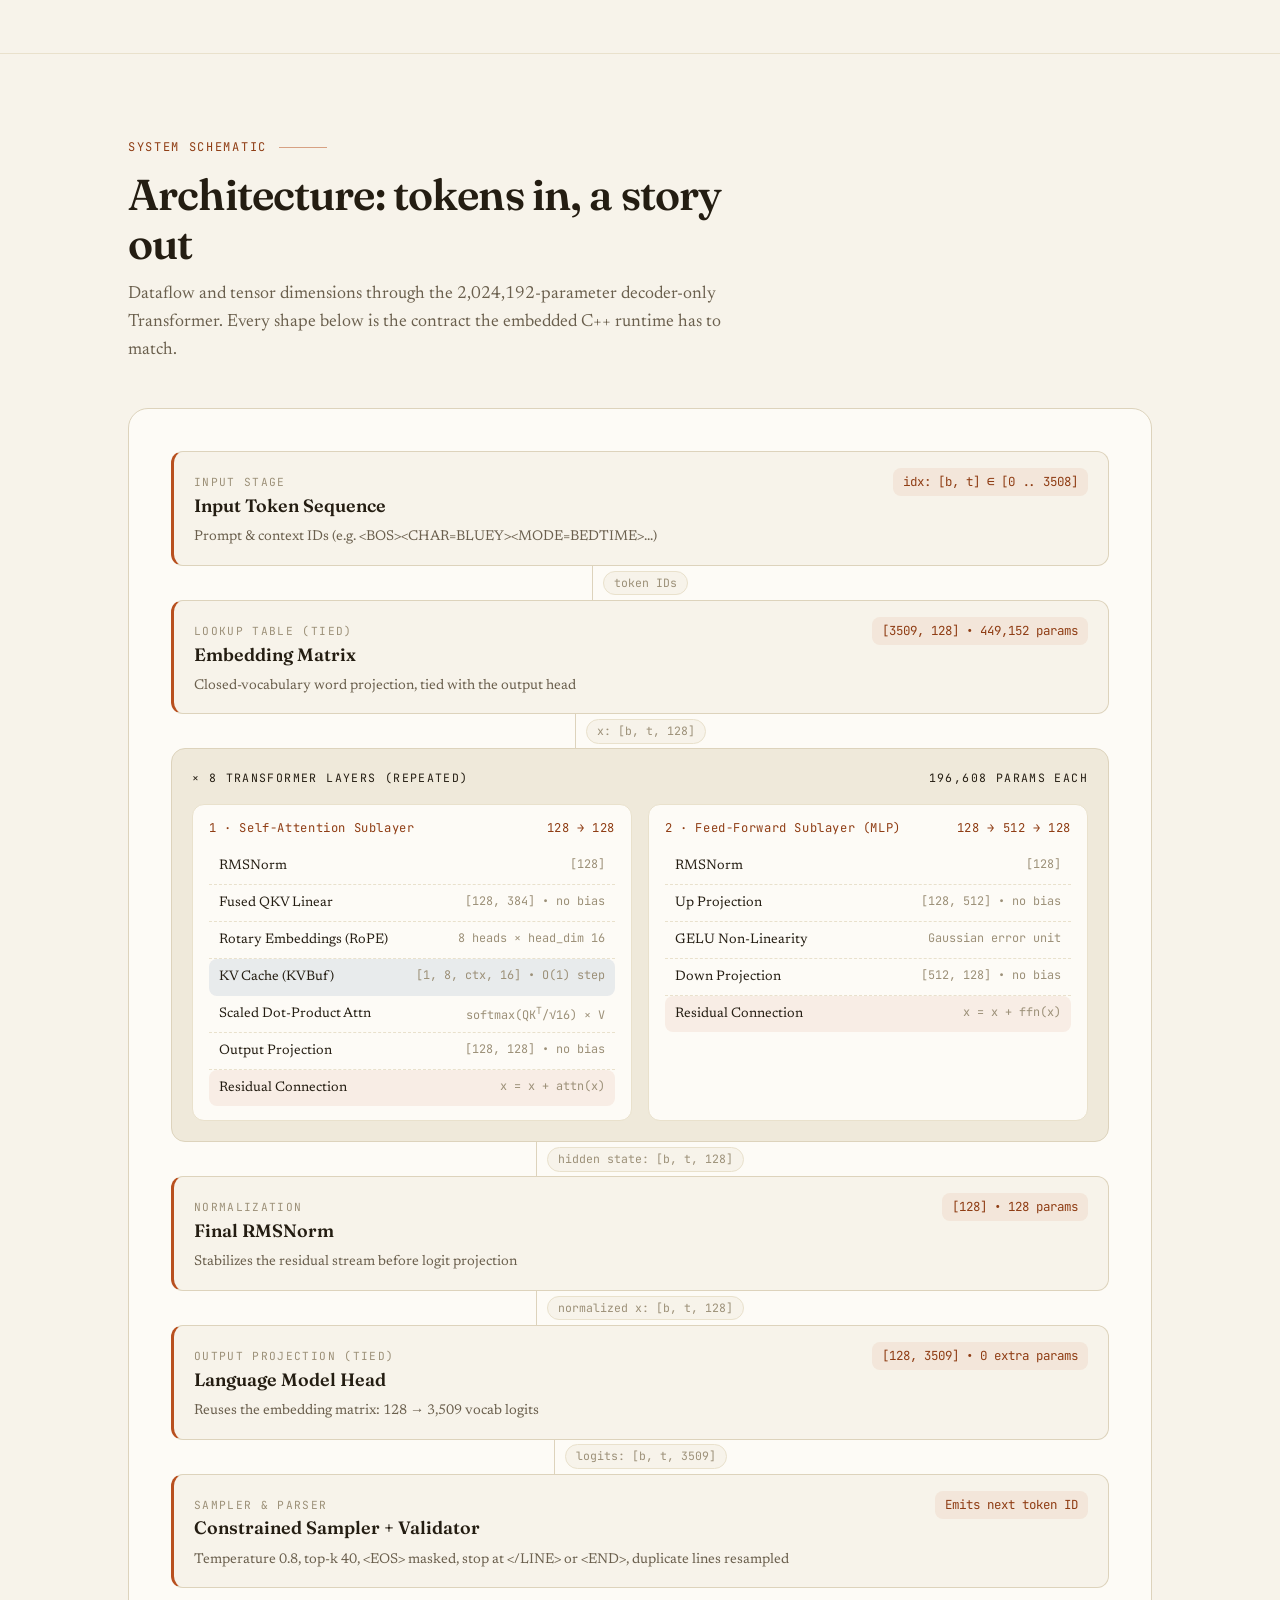
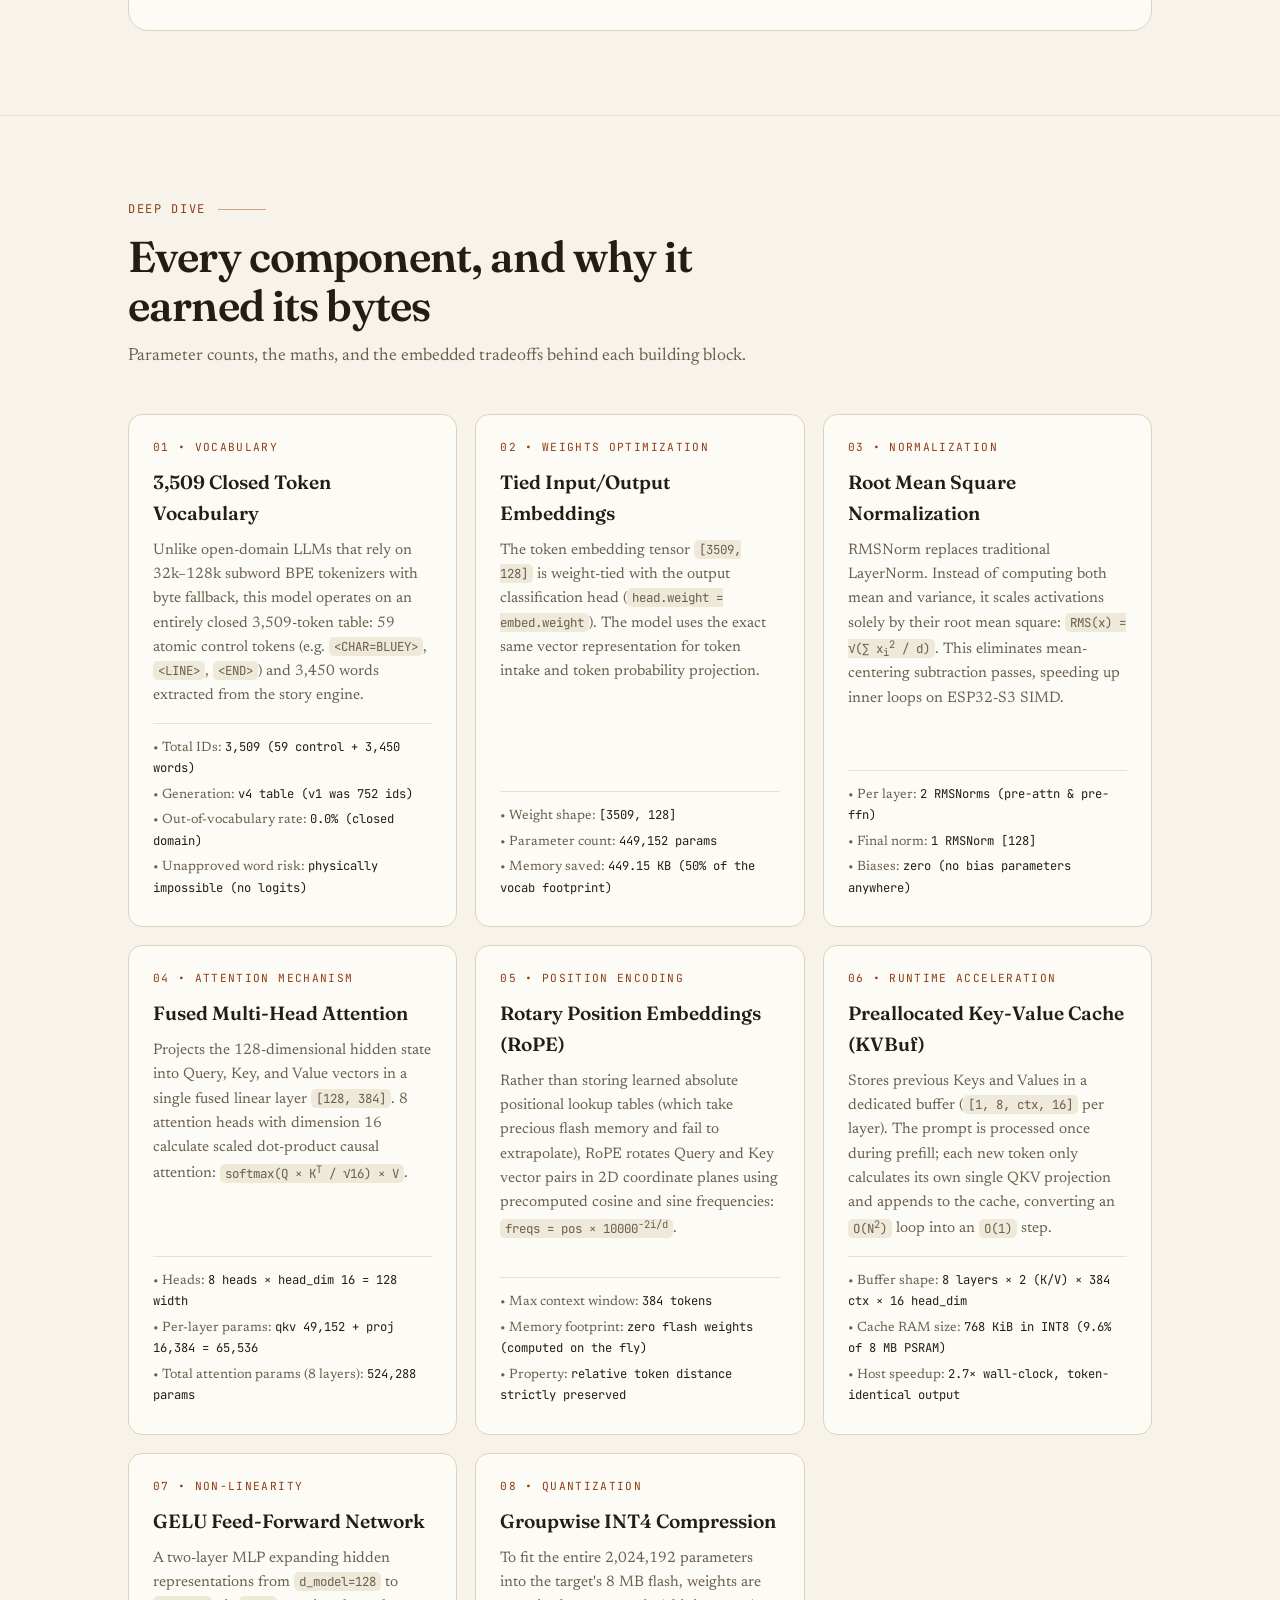
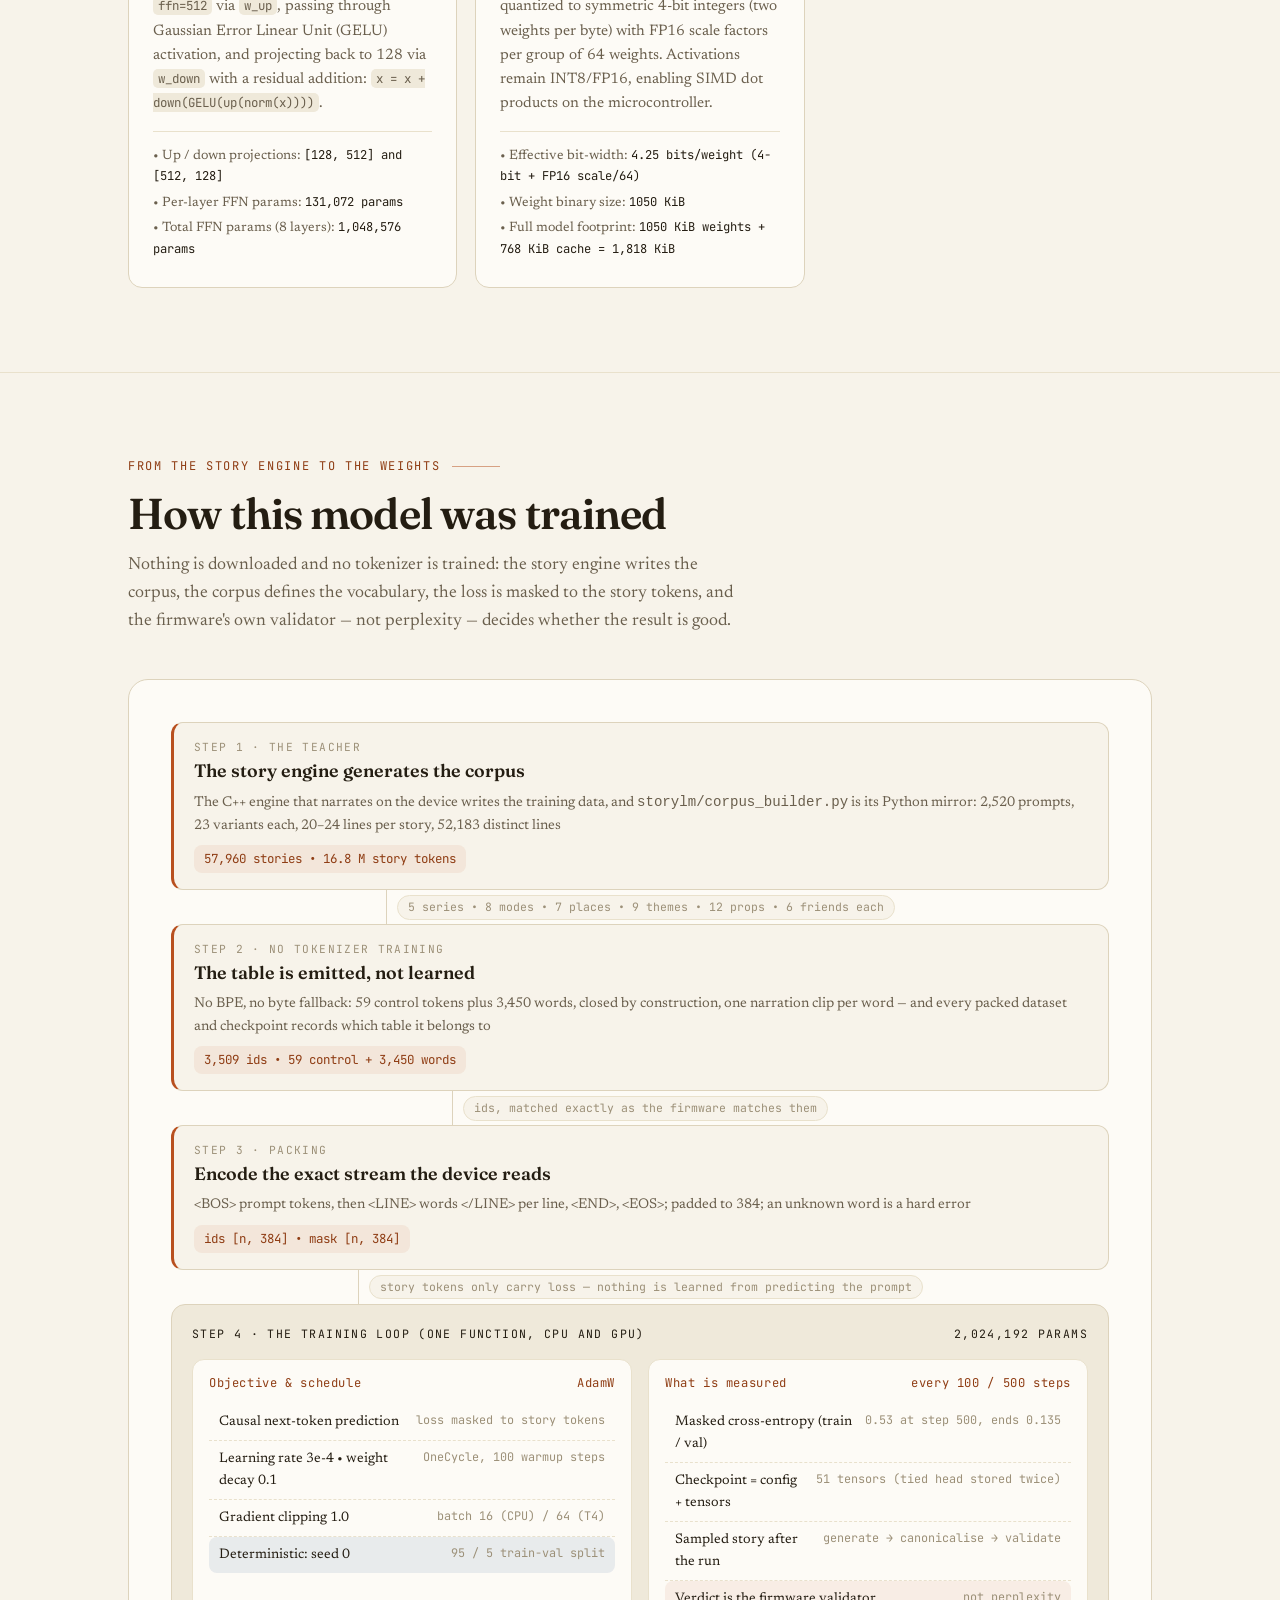
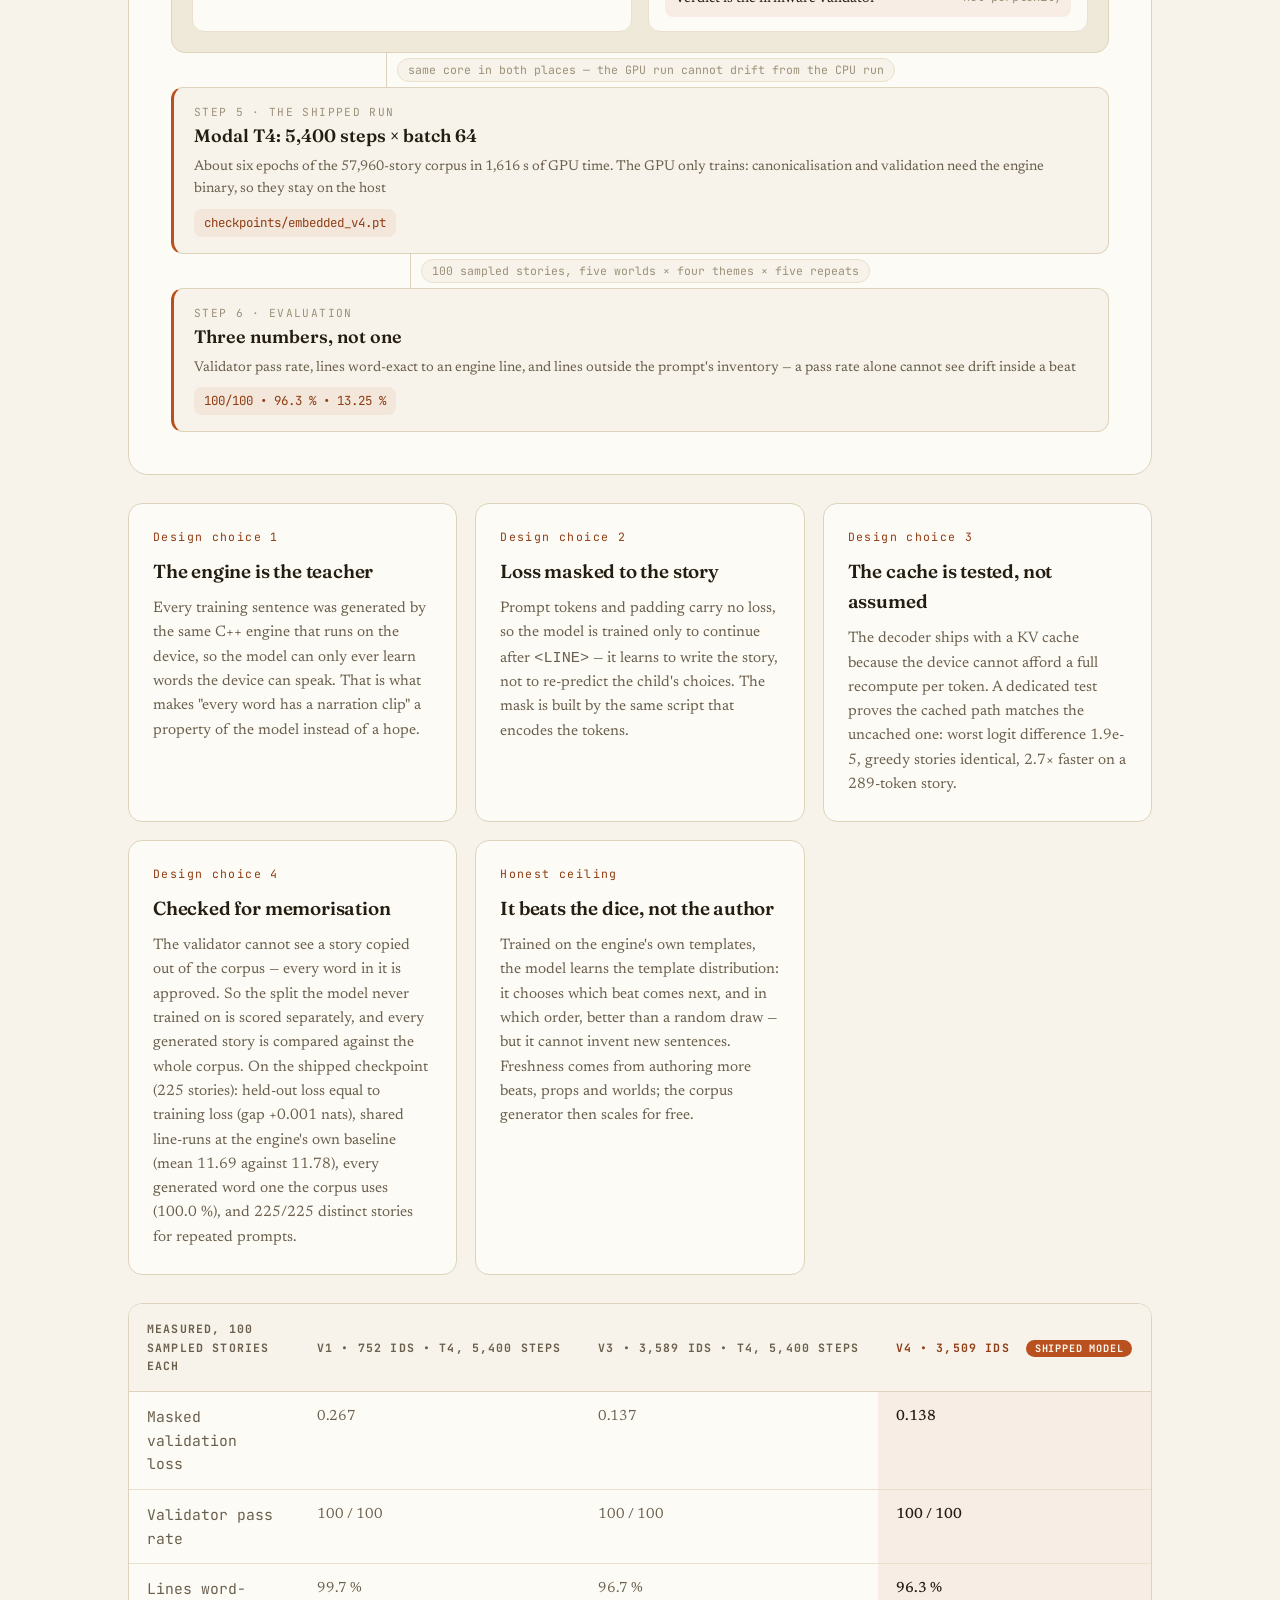
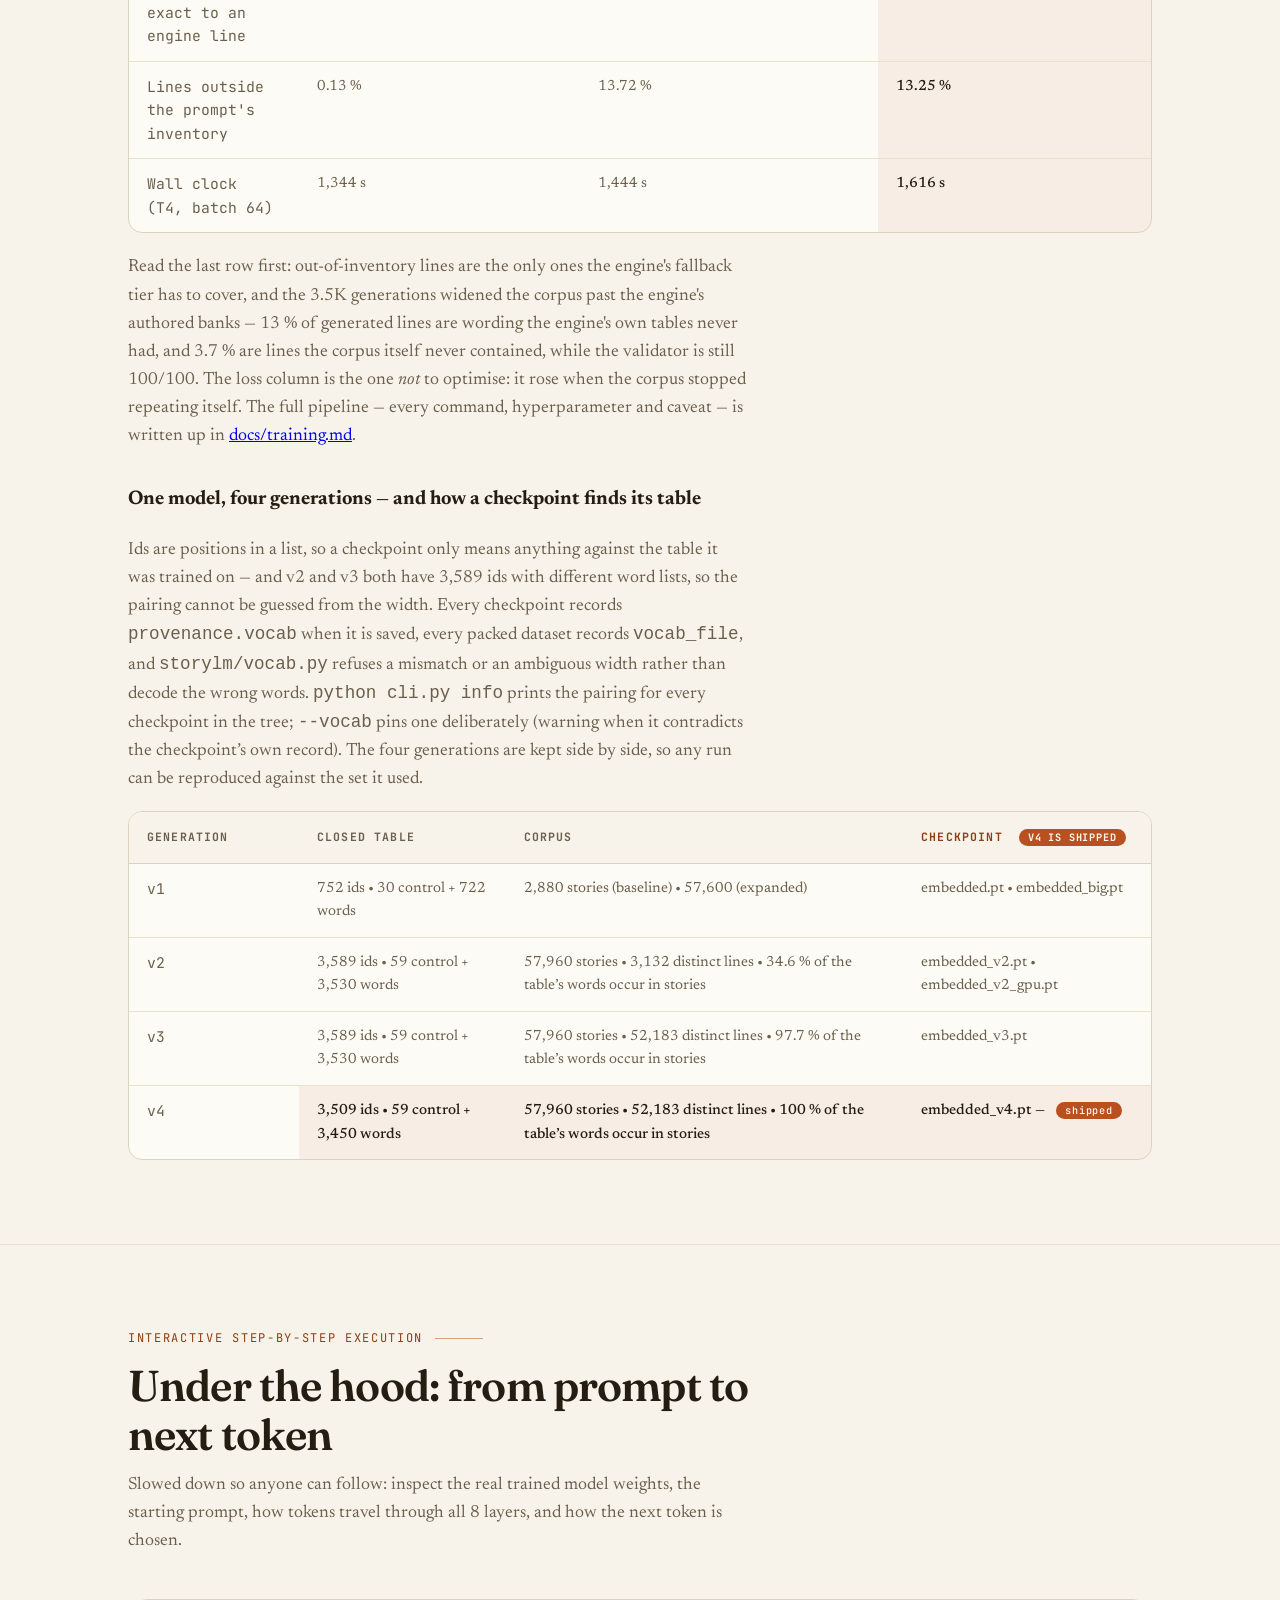
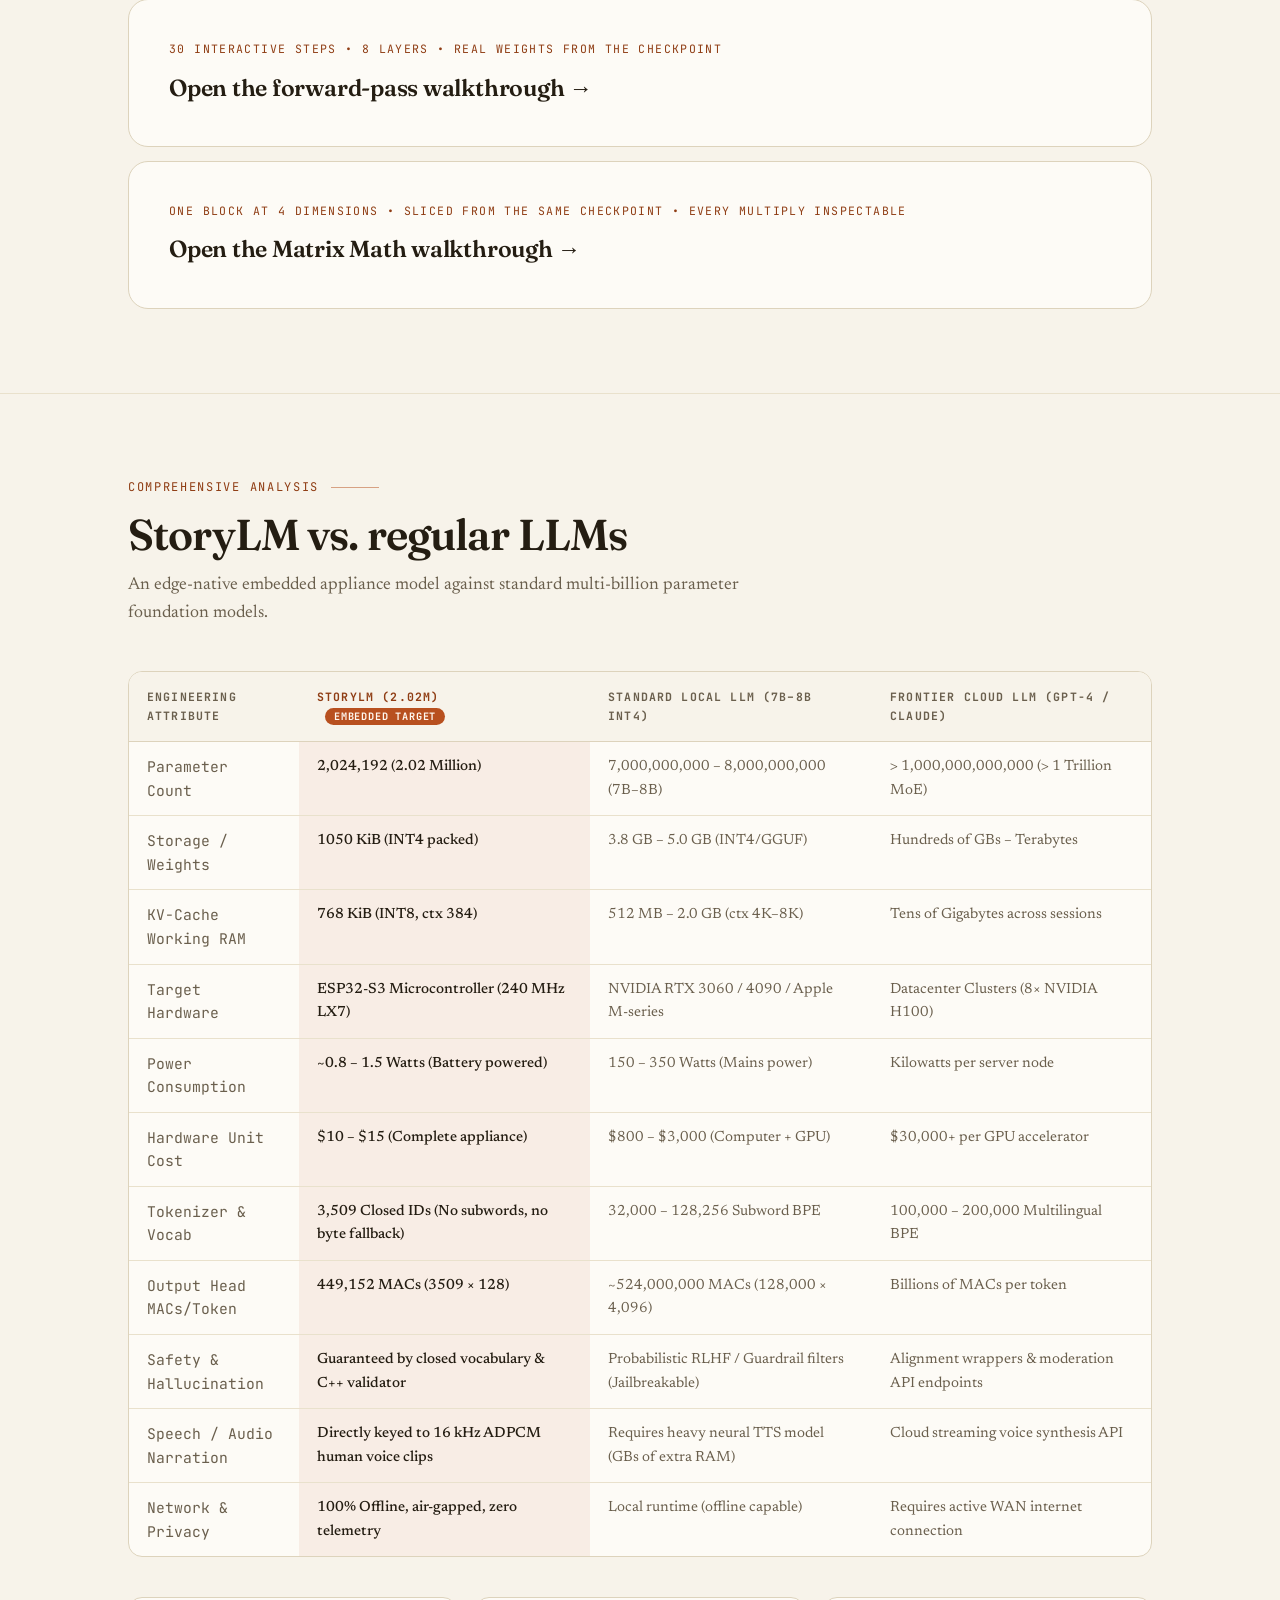
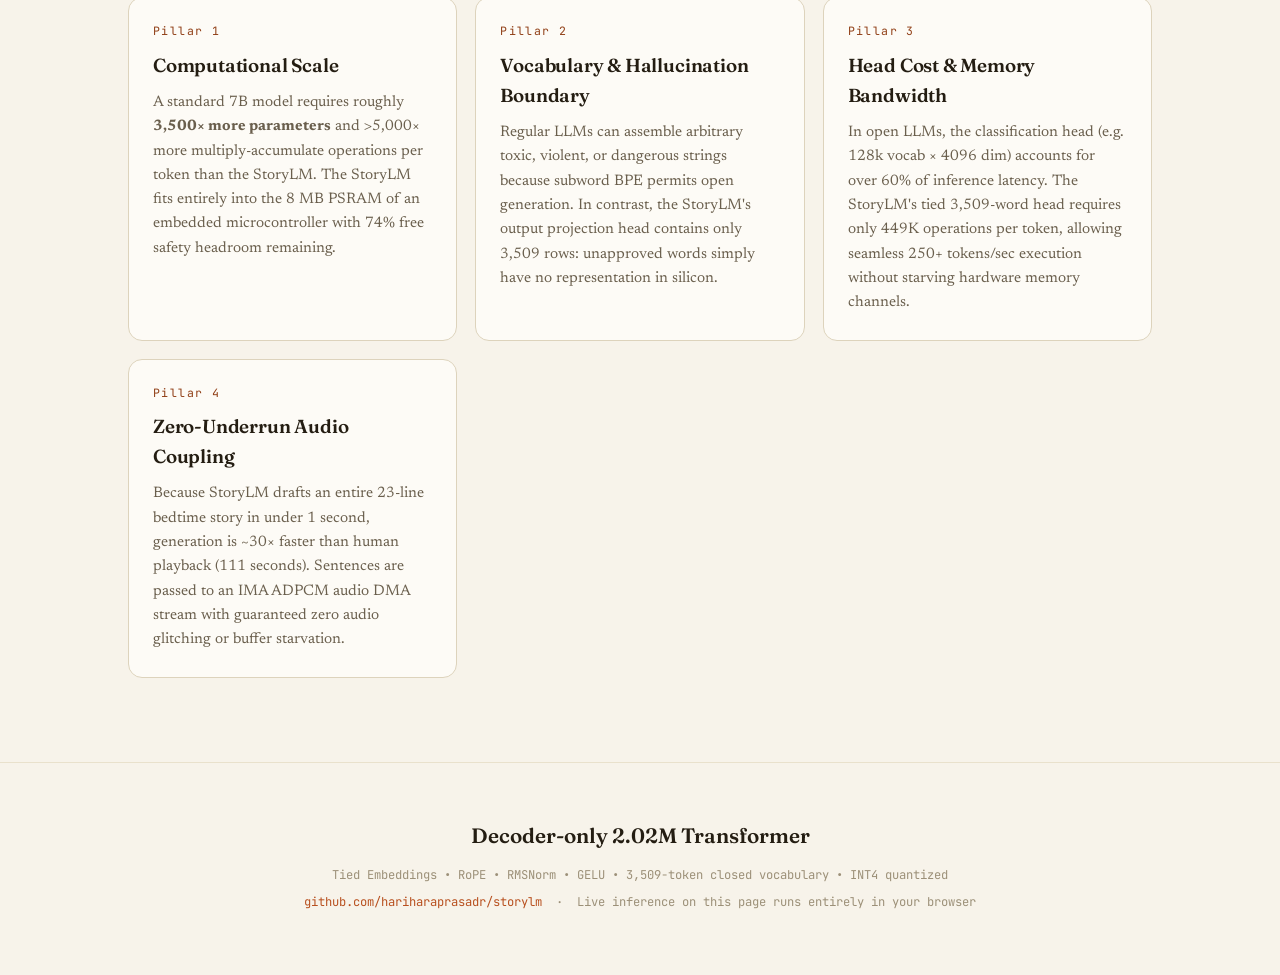
==== commit 1c580835: "Fix the matrix walkthrough: it now walks the real model's own block The page teaches one transformer" ====
--- a/web/index.html
+++ b/web/index.html
@@ -27,6 +27,7 @@
         <li><a href="#components">Components</a></li>
         <li><a href="#training">Training</a></li>
         <li><a href="walkthrough.html">Walkthrough</a></li>
+        <li><a href="matrix_walkthrough.html">Matrix Math</a></li>
         <li><a href="#comparison">Comparison</a></li>
       </ul>
     </div>
@@ -656,6 +657,11 @@
           <span class="walkthrough-cta-kicker">30 interactive steps &bull; 8 layers &bull; real weights from the checkpoint</span>
           <span class="walkthrough-cta-title">Open the forward-pass walkthrough &rarr;</span>
         </a>
+
+        <a class="walkthrough-cta" href="matrix_walkthrough.html" style="margin-top: 14px;">
+          <span class="walkthrough-cta-kicker">One block at 4 dimensions &bull; sliced from the same checkpoint &bull; every multiply inspectable</span>
+          <span class="walkthrough-cta-title">Open the Matrix Math walkthrough &rarr;</span>
+        </a>
       </div>
     </section>
 
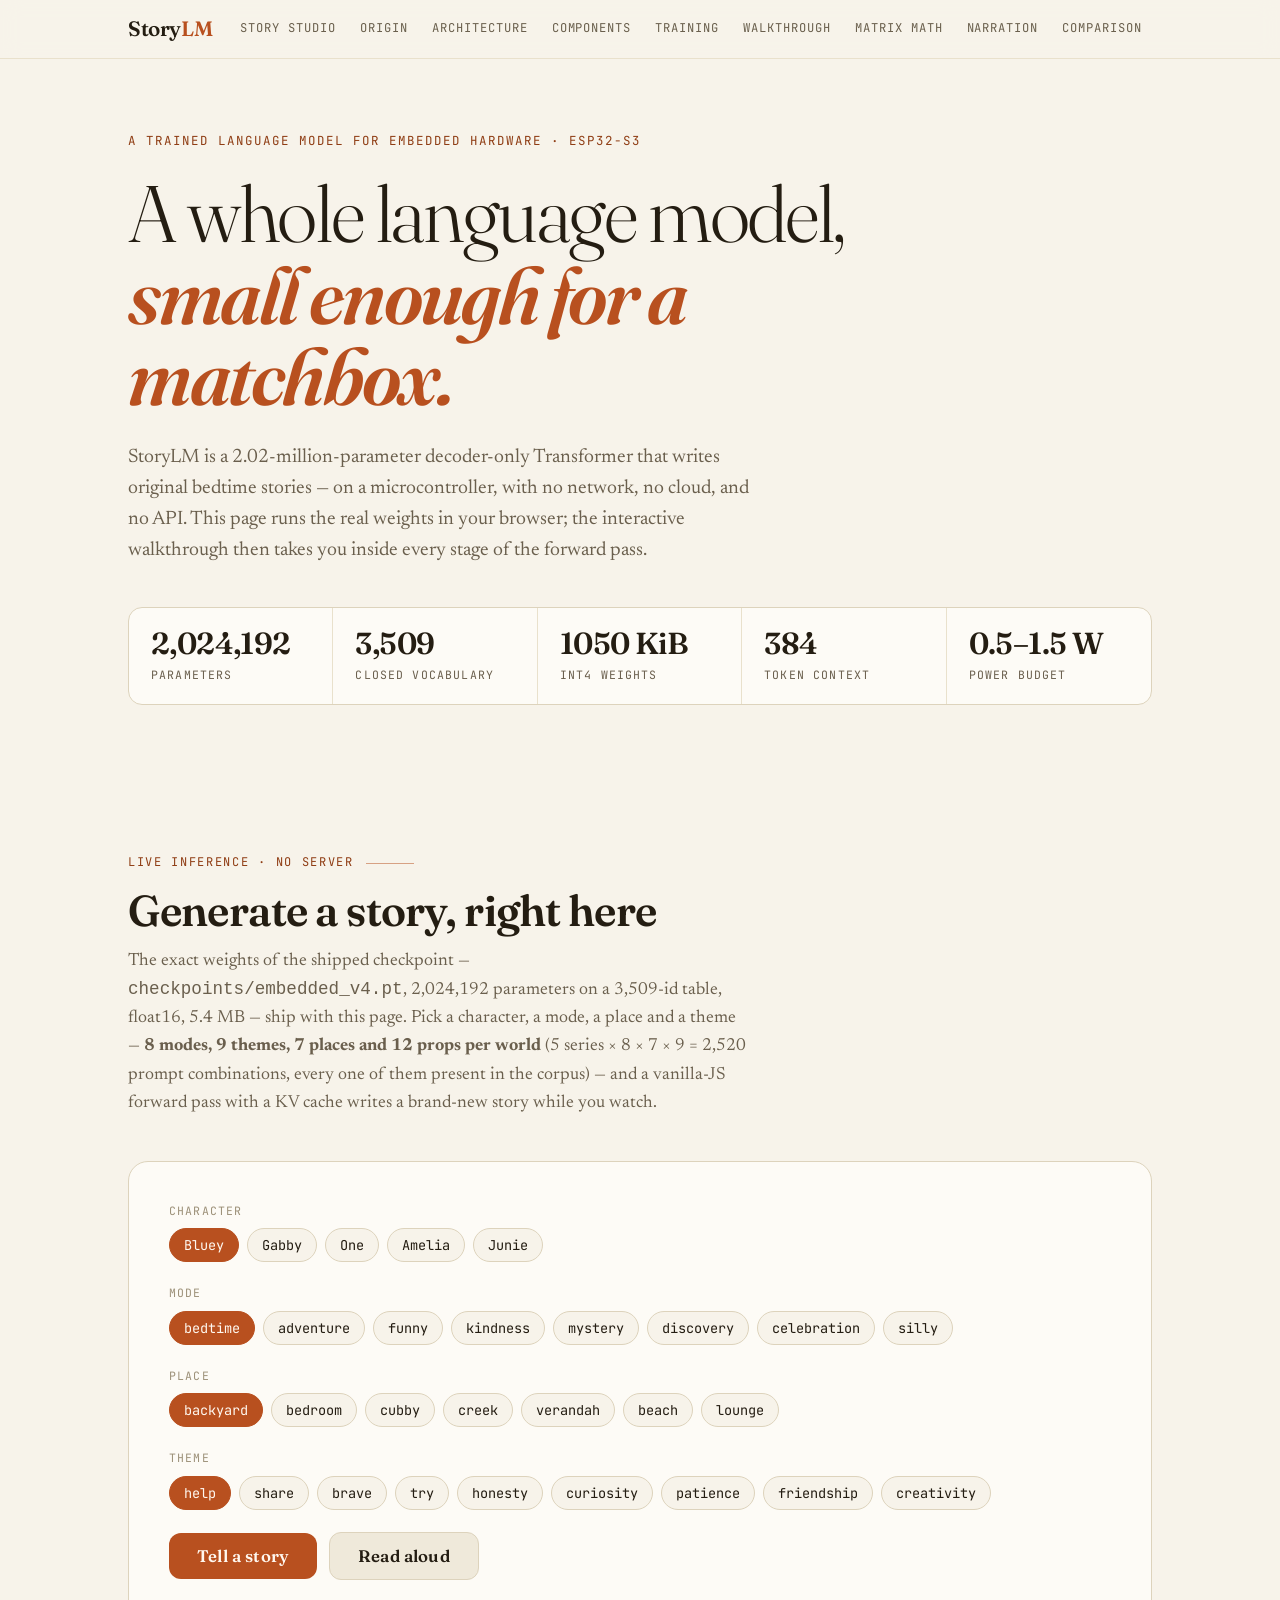
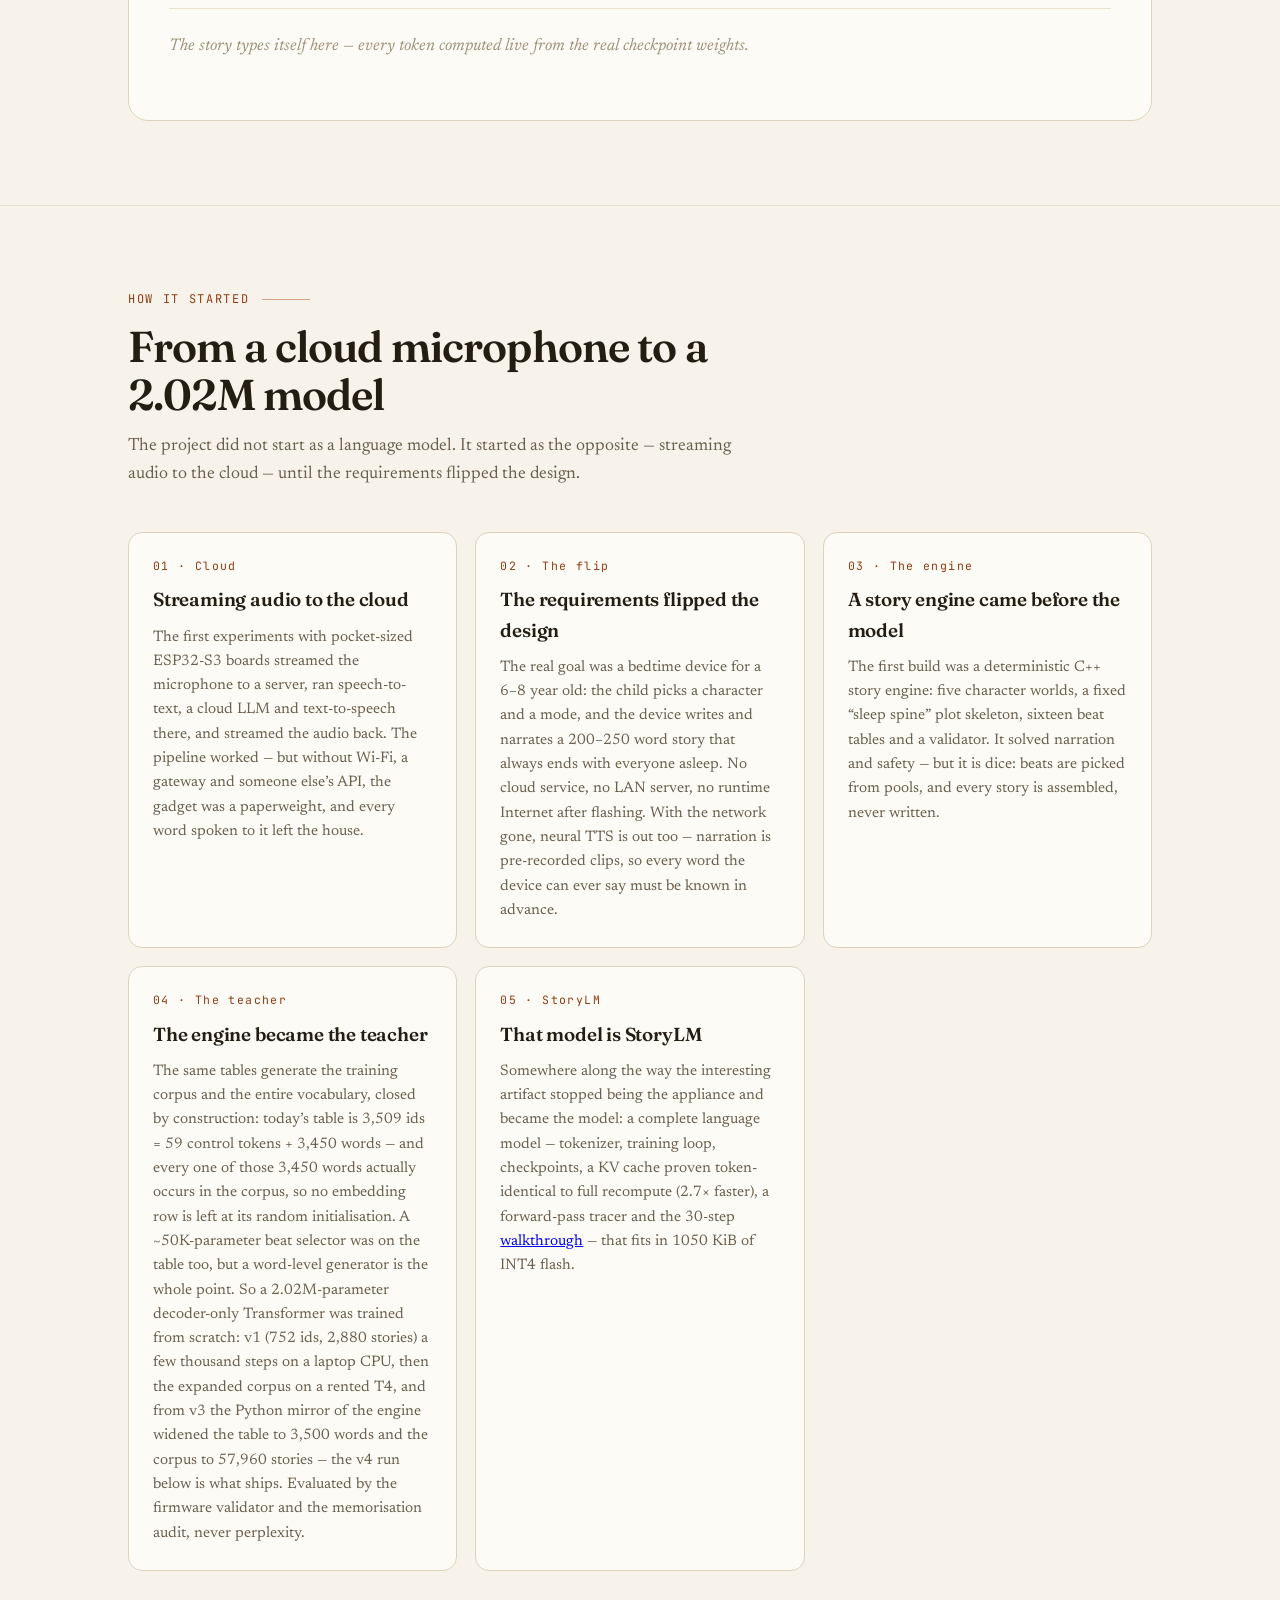
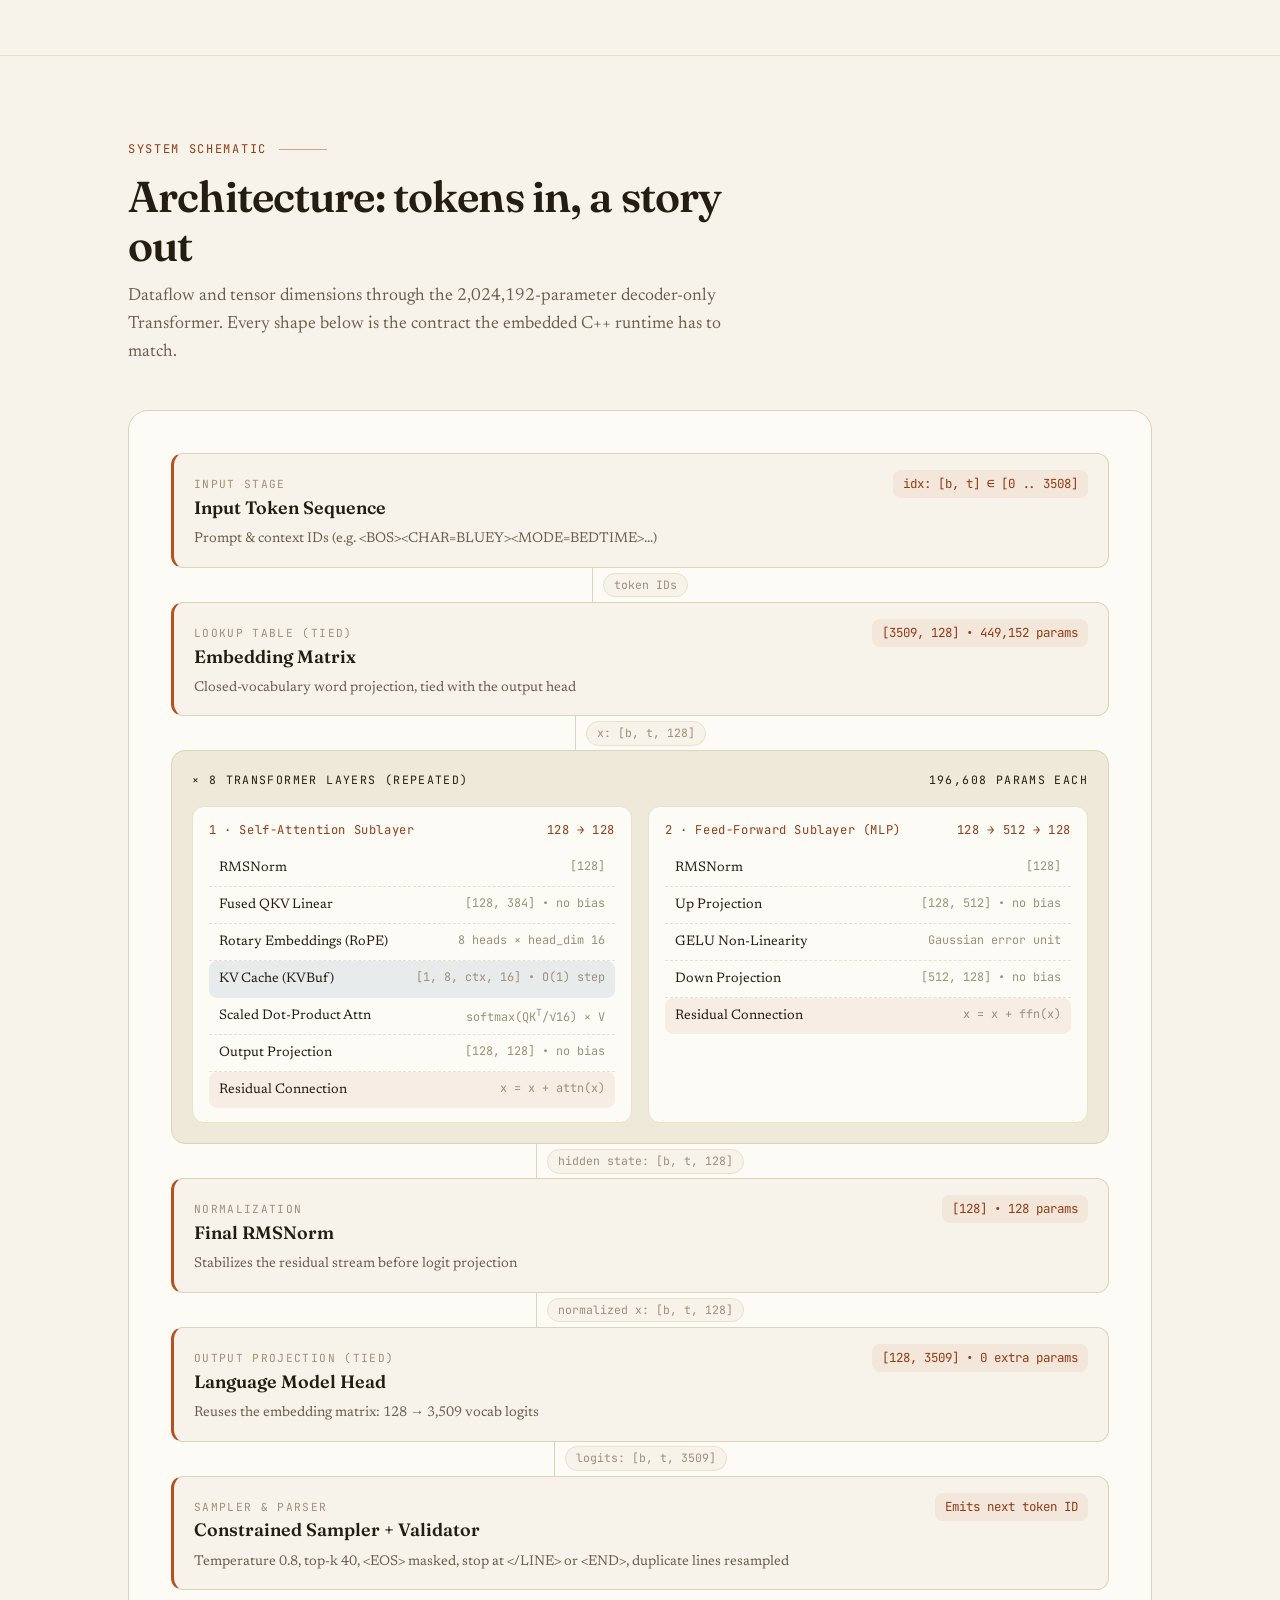
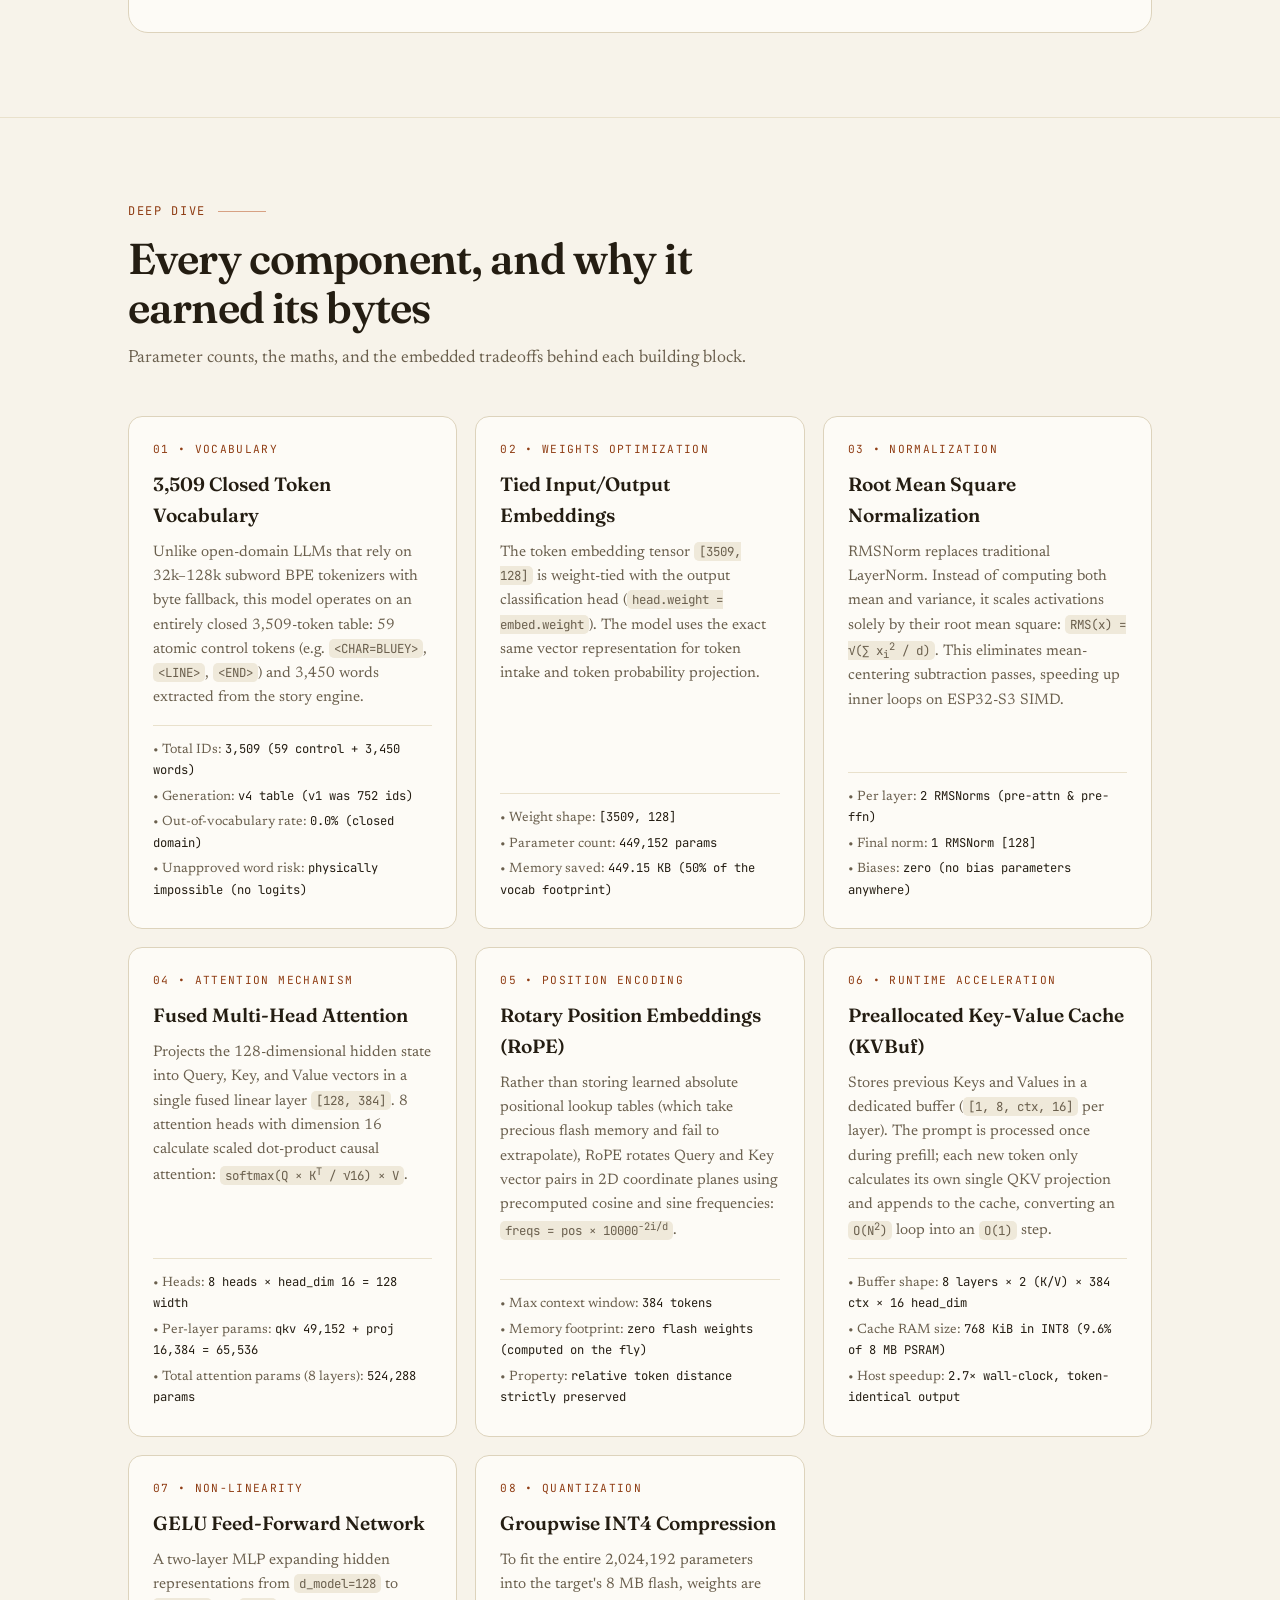
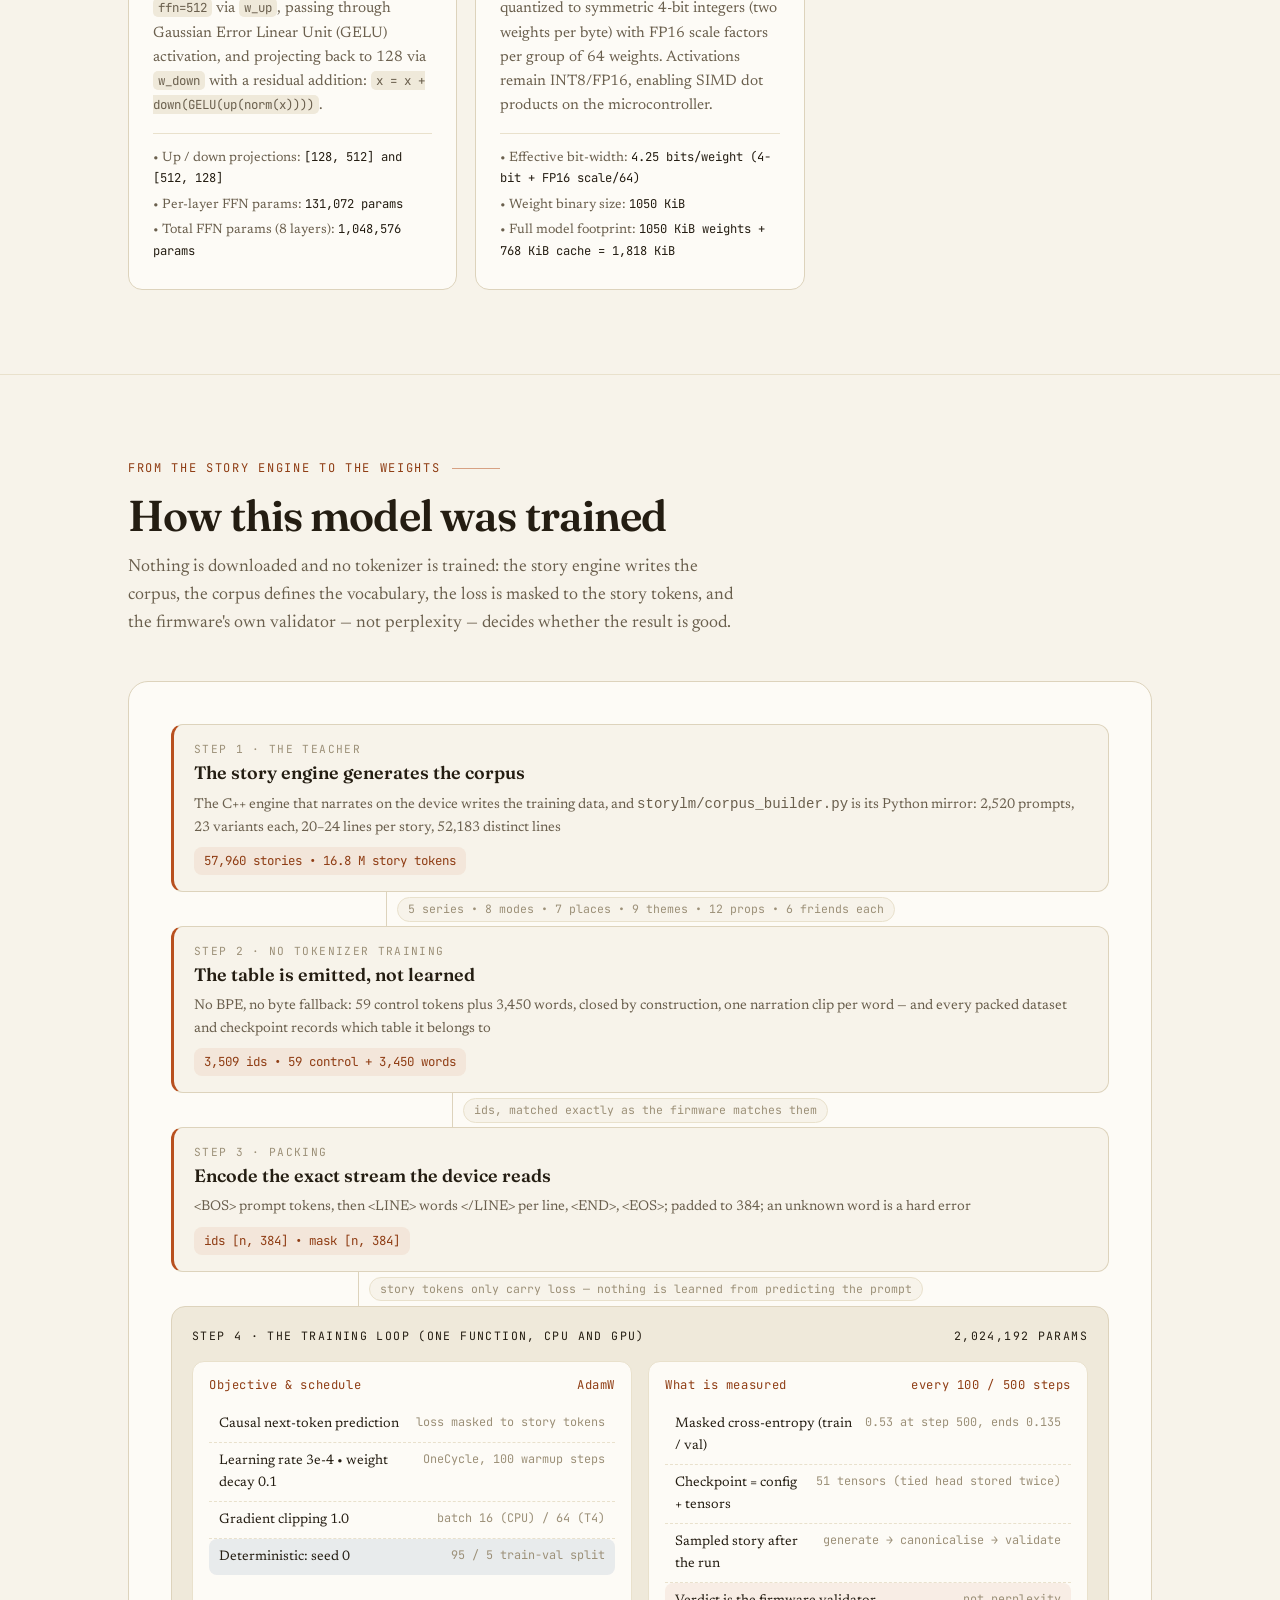
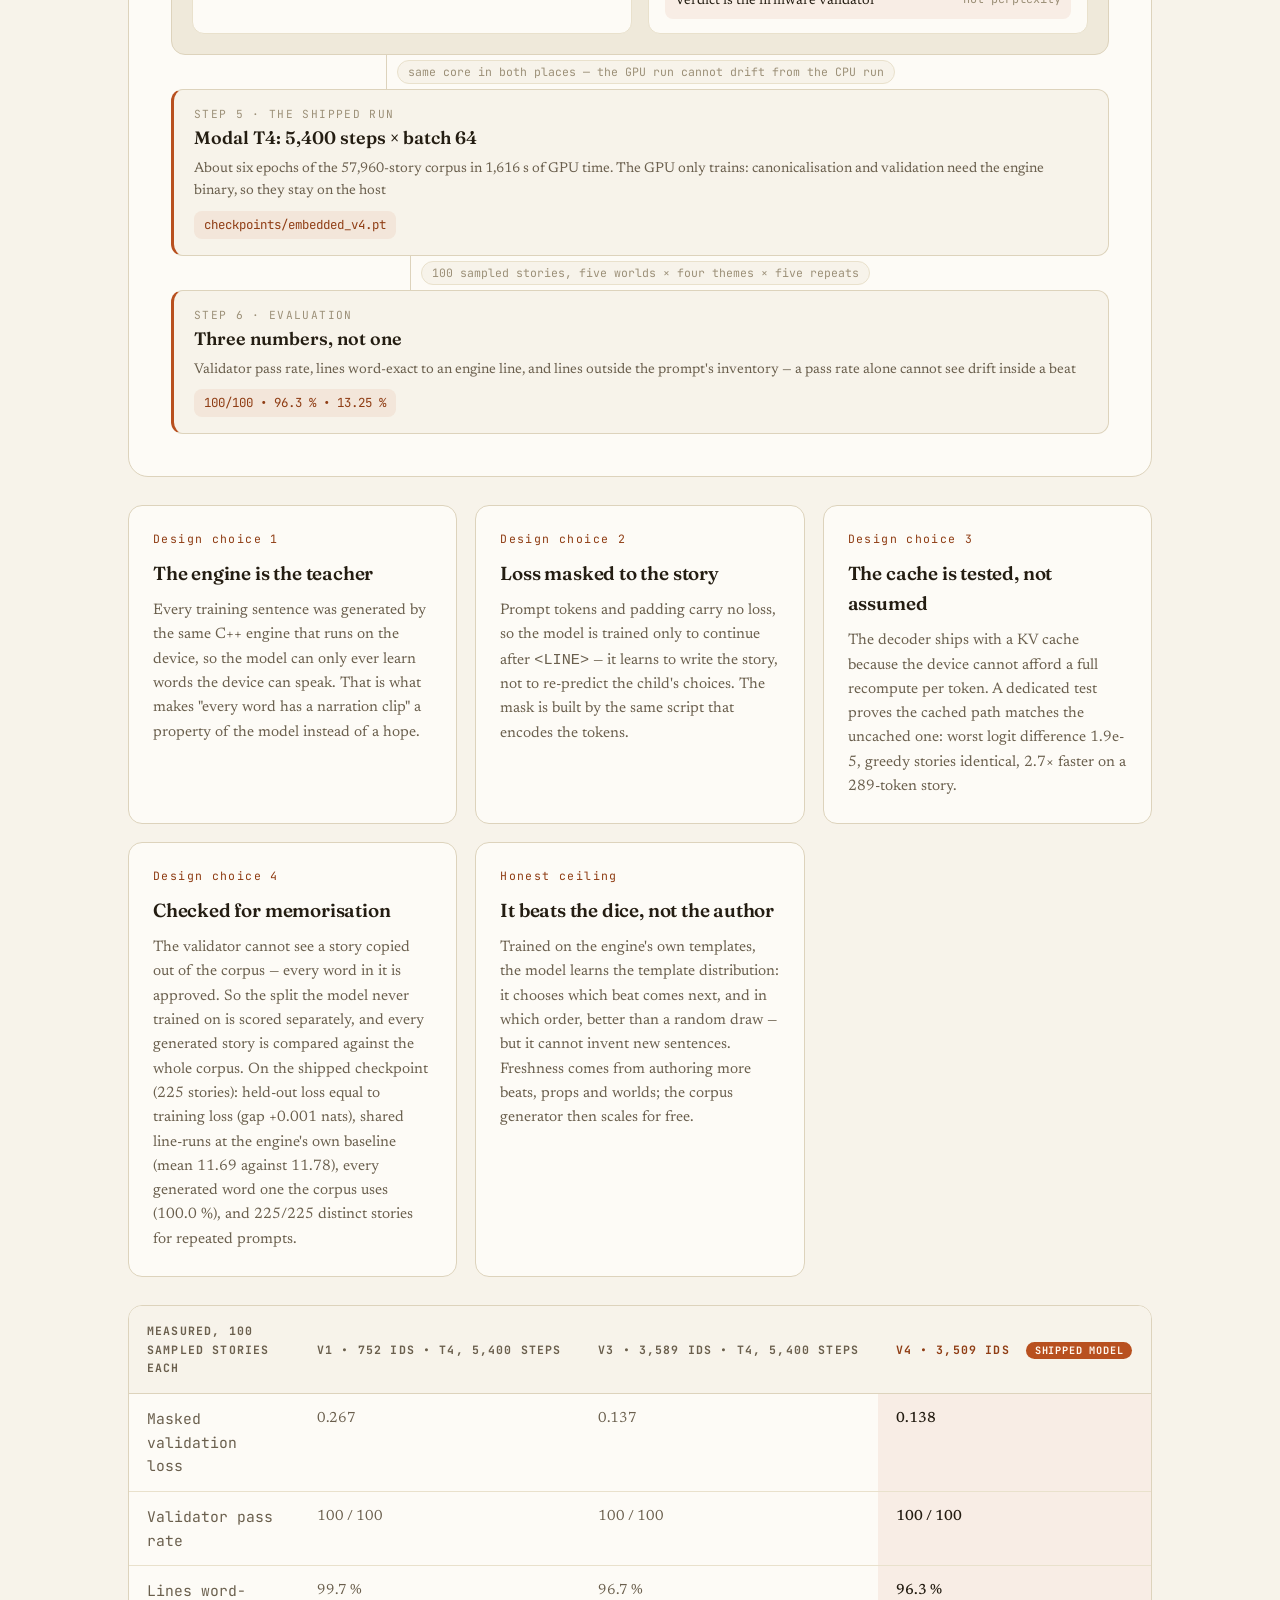
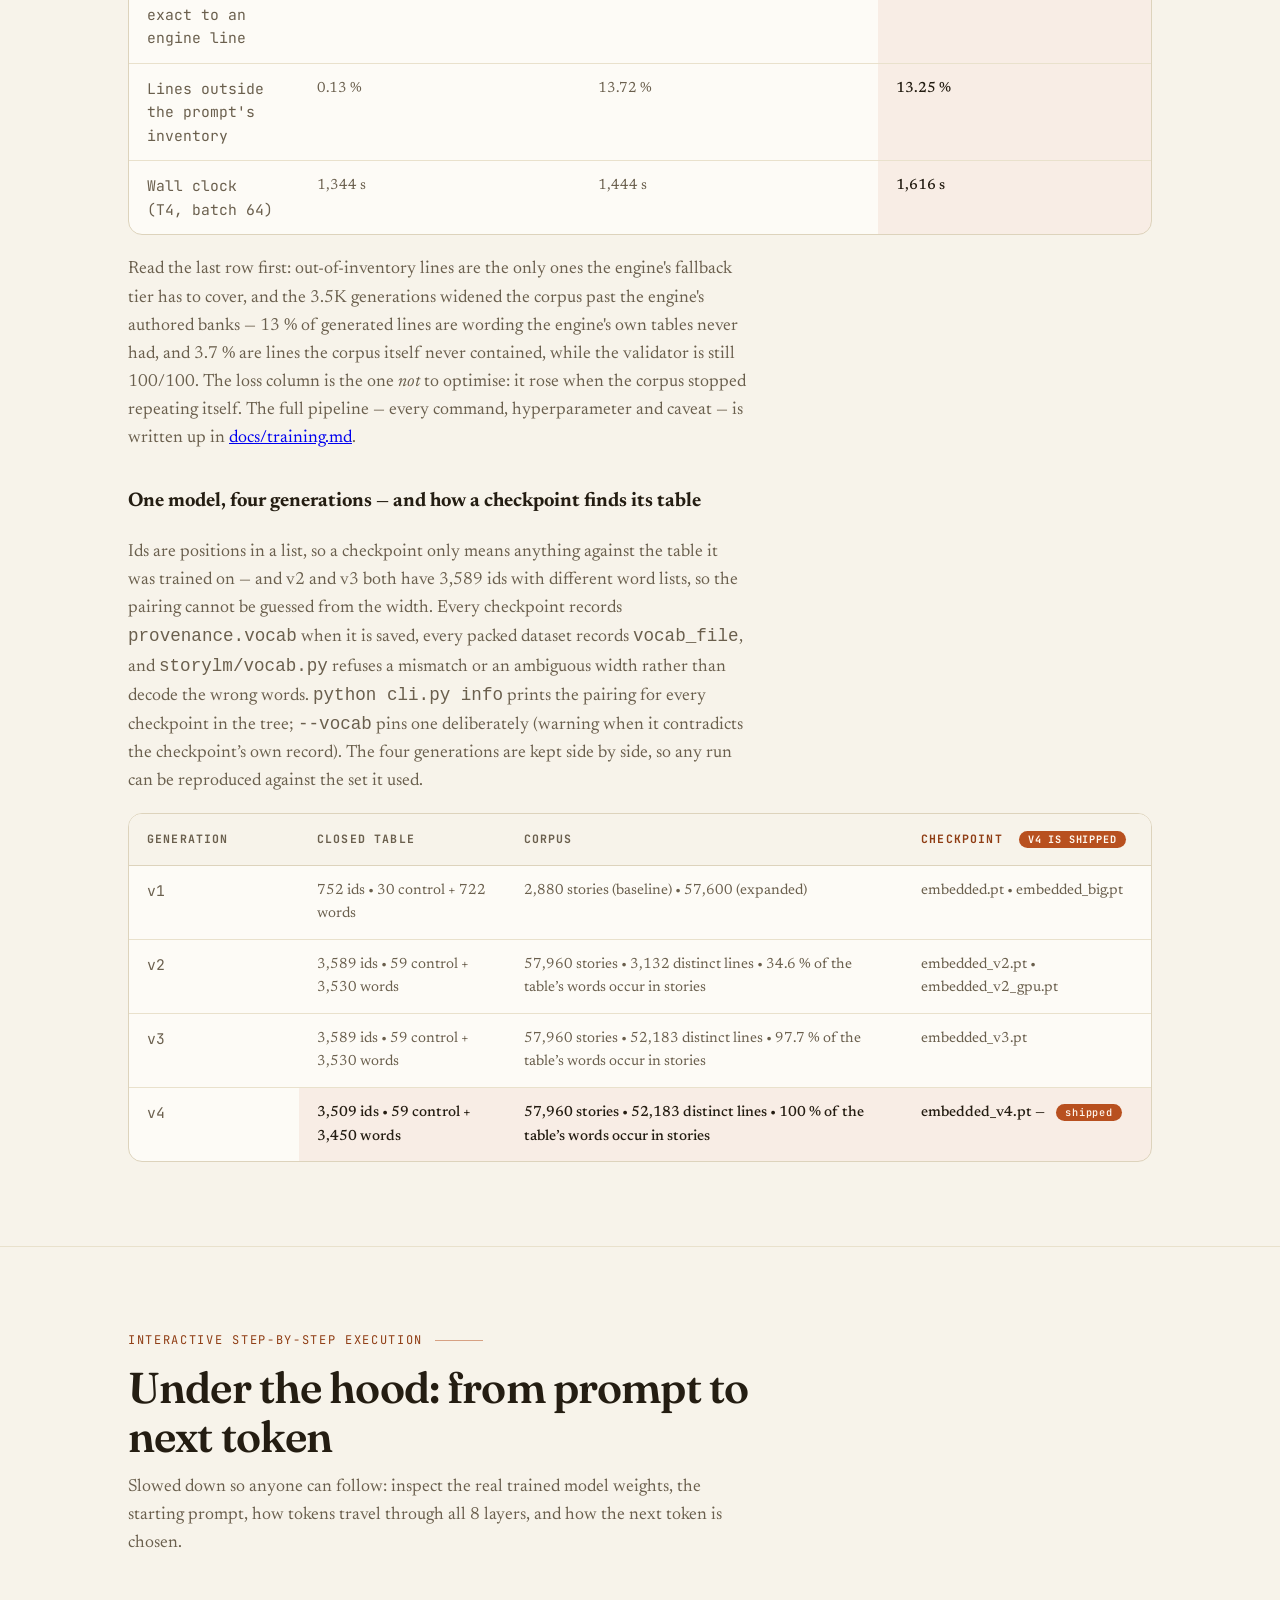
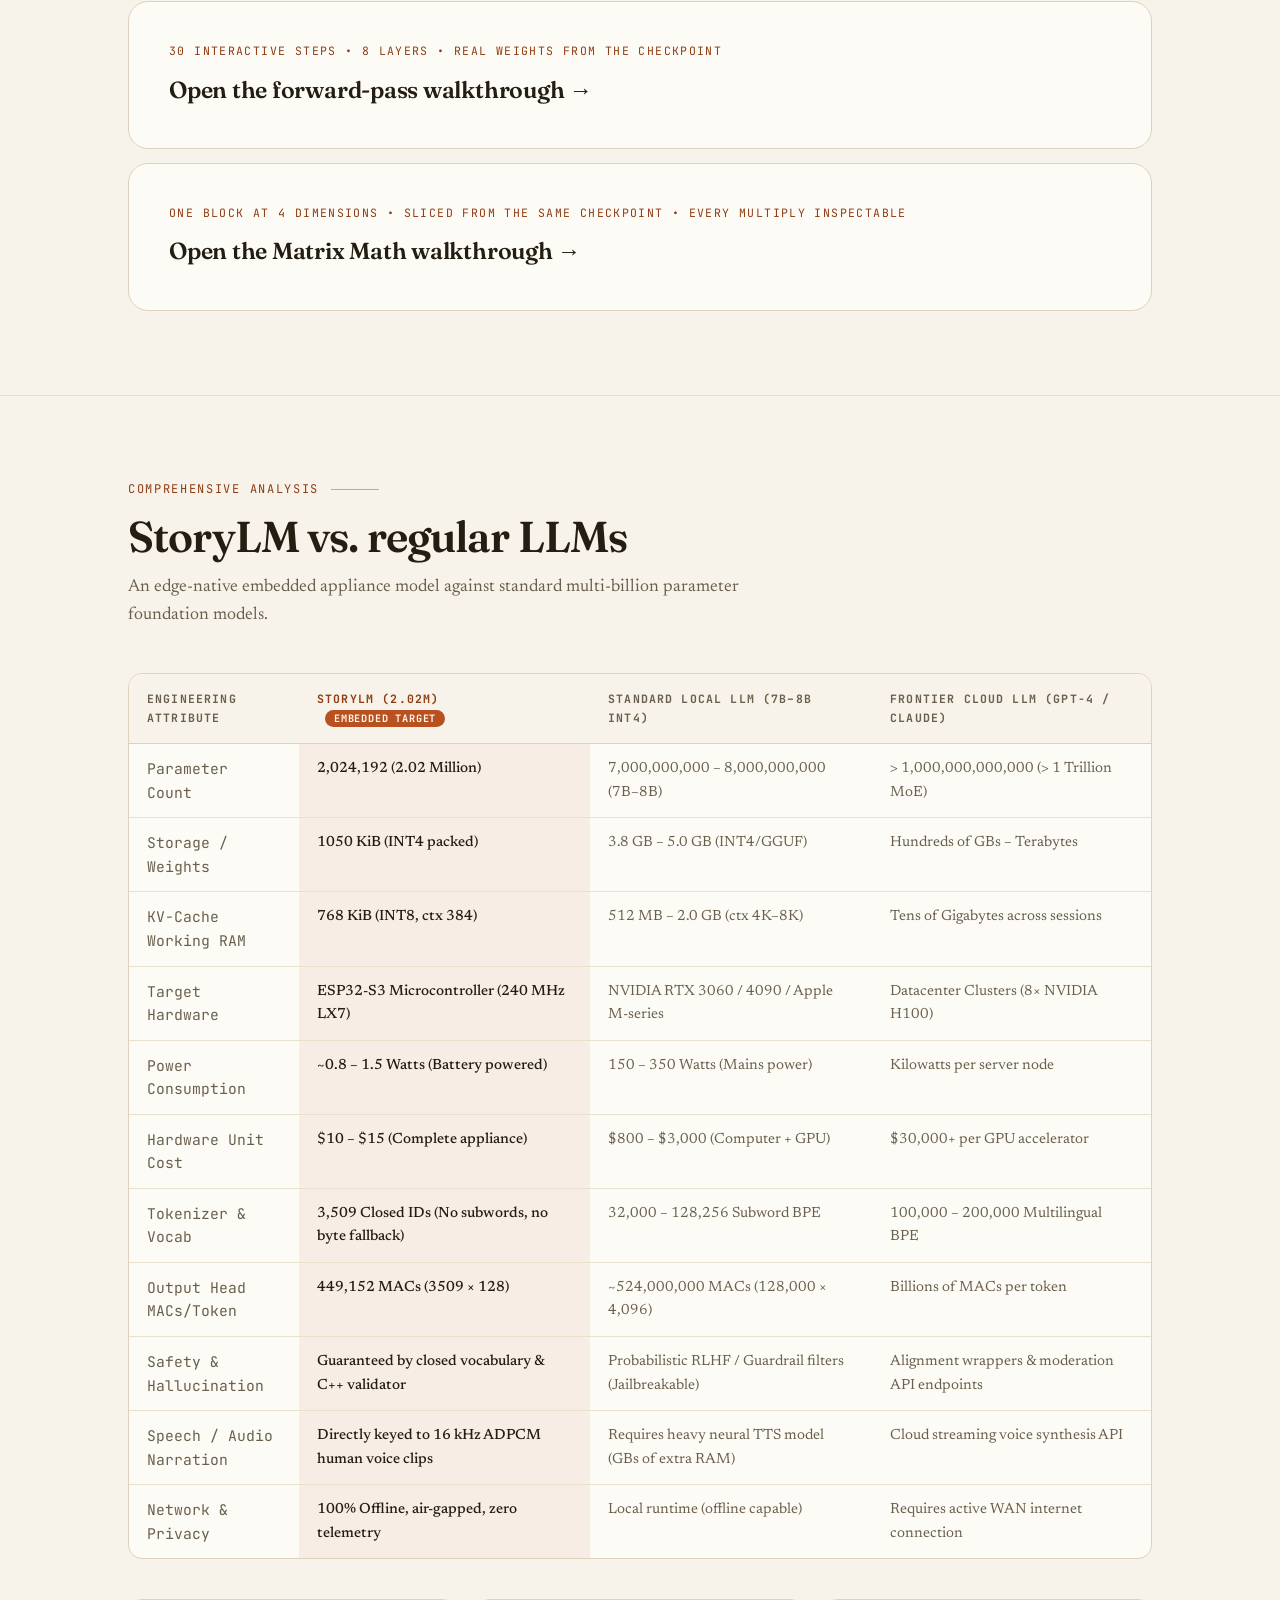
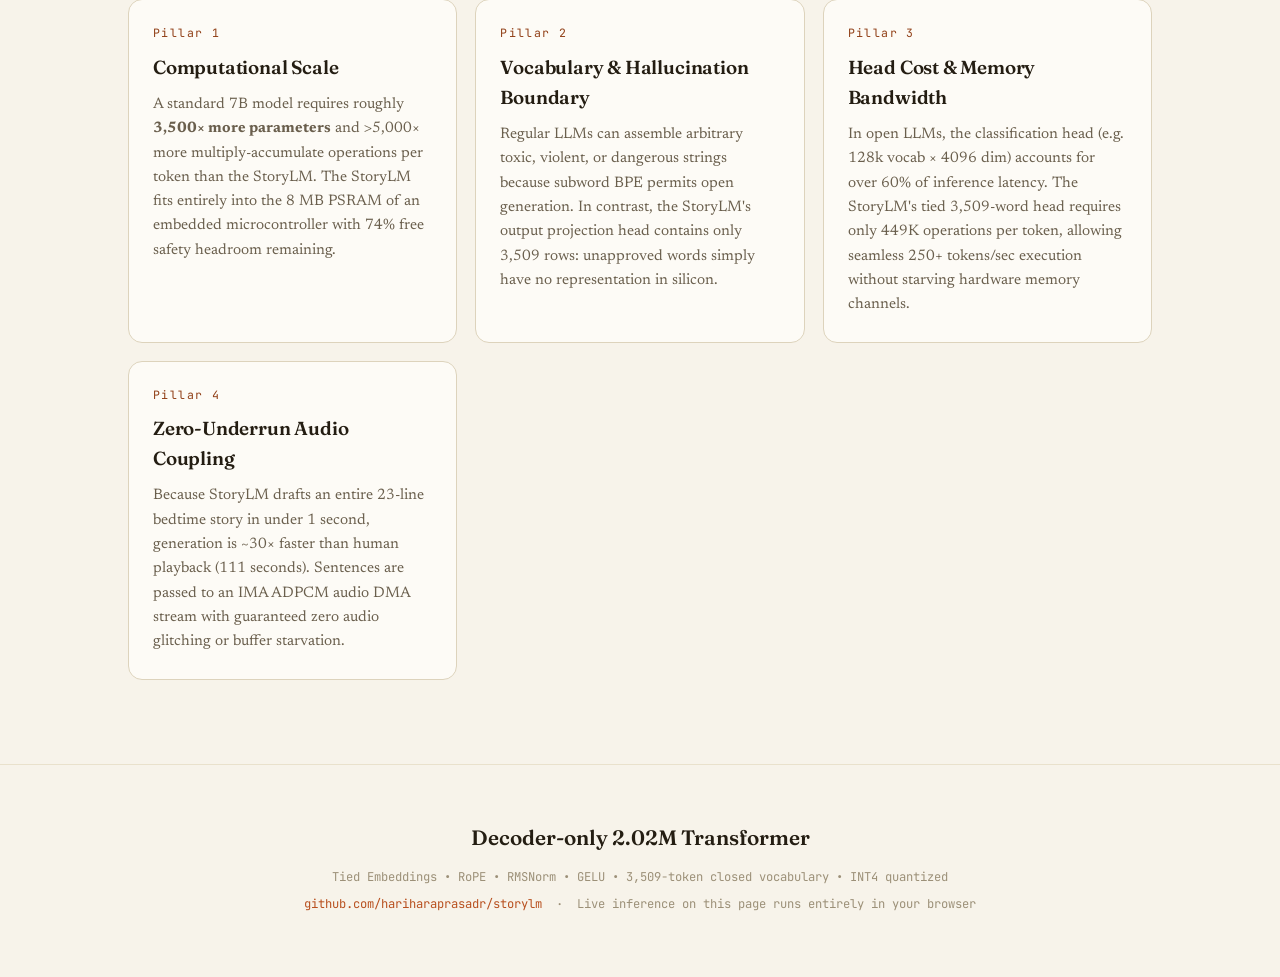
==== commit ee74485f: "Ship the narration: hear the story in the browser, with the device's own rule The clips existed only" ====
--- a/web/index.html
+++ b/web/index.html
@@ -9,6 +9,11 @@
   <link rel="preconnect" href="https://fonts.gstatic.com" crossorigin>
   <link href="https://fonts.googleapis.com/css2?family=Fraunces:opsz,wght@9..144,300;9..144,400;9..144,600&family=Newsreader:ital,opsz,wght@0,6..72,400;0,6..72,500;1,6..72,400&family=JetBrains+Mono:wght@400;500&display=swap" rel="stylesheet">
   <link rel="stylesheet" href="styles.css">
+  <style>
+    .studio-speak { background: var(--paper-2); color: var(--ink); border: 1px solid var(--line); margin-left: 8px; }
+    .studio-line.is-speaking { background: var(--accent-soft); border-radius: 4px; }
+    .studio-speak-note { font-family: var(--font-mono); font-size: 0.76rem; color: var(--muted); margin-top: 8px; }
+  </style>
   <!-- Vercel Web Analytics -->
   <script>
     window.va = window.va || function () { (window.vaq = window.vaq || []).push(arguments); };
@@ -28,6 +33,7 @@
         <li><a href="#training">Training</a></li>
         <li><a href="walkthrough.html">Walkthrough</a></li>
         <li><a href="matrix_walkthrough.html">Matrix Math</a></li>
+        <li><a href="narration.html">Narration</a></li>
         <li><a href="#comparison">Comparison</a></li>
       </ul>
     </div>
@@ -80,6 +86,7 @@
           <p class="studio-label">Theme</p>
           <div class="studio-chips" id="studio-theme"></div>
           <button class="studio-go" id="studio-generate" type="button">Tell a story</button>
+          <button class="studio-go studio-speak" id="studio-speak" type="button">Read aloud</button>
           <div class="studio-out" id="studio-output"></div>
           <div class="studio-stats" id="studio-stats"></div>
         </div>
@@ -811,7 +818,47 @@
     </div>
   </footer>
 
+  <script src="narration.js"></script>
   <script src="story_data.js"></script>
   <script src="story.js"></script>
+  <script>
+    // Read the generated story aloud with the device's own rule: whole-line clips where
+    // they exist, word clips for the rest. The clips load on first use (~9 MB).
+    (() => {
+      const btn = document.getElementById("studio-speak");
+      const out = document.getElementById("studio-output");
+      const note = document.createElement("div");
+      note.className = "studio-speak-note";
+      btn.parentElement.append(note);
+      let speaking = false;
+
+      const lines = () => [...out.querySelectorAll(".studio-line")].map((el) => el.textContent.trim()).filter(Boolean);
+      const highlight = (i) => {
+        [...out.querySelectorAll(".studio-line")].forEach((el, j) => el.classList.toggle("is-speaking", j === i));
+      };
+
+      btn.addEventListener("click", async () => {
+        if (speaking) { Narration.stop(); speaking = false; btn.textContent = "Read aloud"; highlight(-1); note.textContent = ""; return; }
+        const story = lines();
+        if (!story.length) { note.textContent = "generate a story first"; return; }
+        try {
+          if (!Narration.ready()) {
+            note.textContent = "loading narration clips (≈9 MB, once)…";
+            await Narration.load((set, frac, meta) => {
+              note.textContent = "loading narration clips… " + set + (frac ? ` ${(meta.bytes / 1048576).toFixed(1)} MB` : "");
+            });
+          }
+          speaking = true;
+          btn.textContent = "Stop reading";
+          const report = await Narration.play(story, { mode: "hybrid", onLine: highlight });
+          speaking = false; btn.textContent = "Read aloud"; highlight(-1);
+          note.textContent = `${report.seconds.toFixed(0)} s · ${report.lineClips} whole-line clips + ${report.wordLines} lines from word clips`;
+        } catch (e) {
+          speaking = false; btn.textContent = "Read aloud";
+          note.textContent = "narration failed: " + e.message;
+        }
+      });
+    })();
+  </script>
 </body>
 </html>
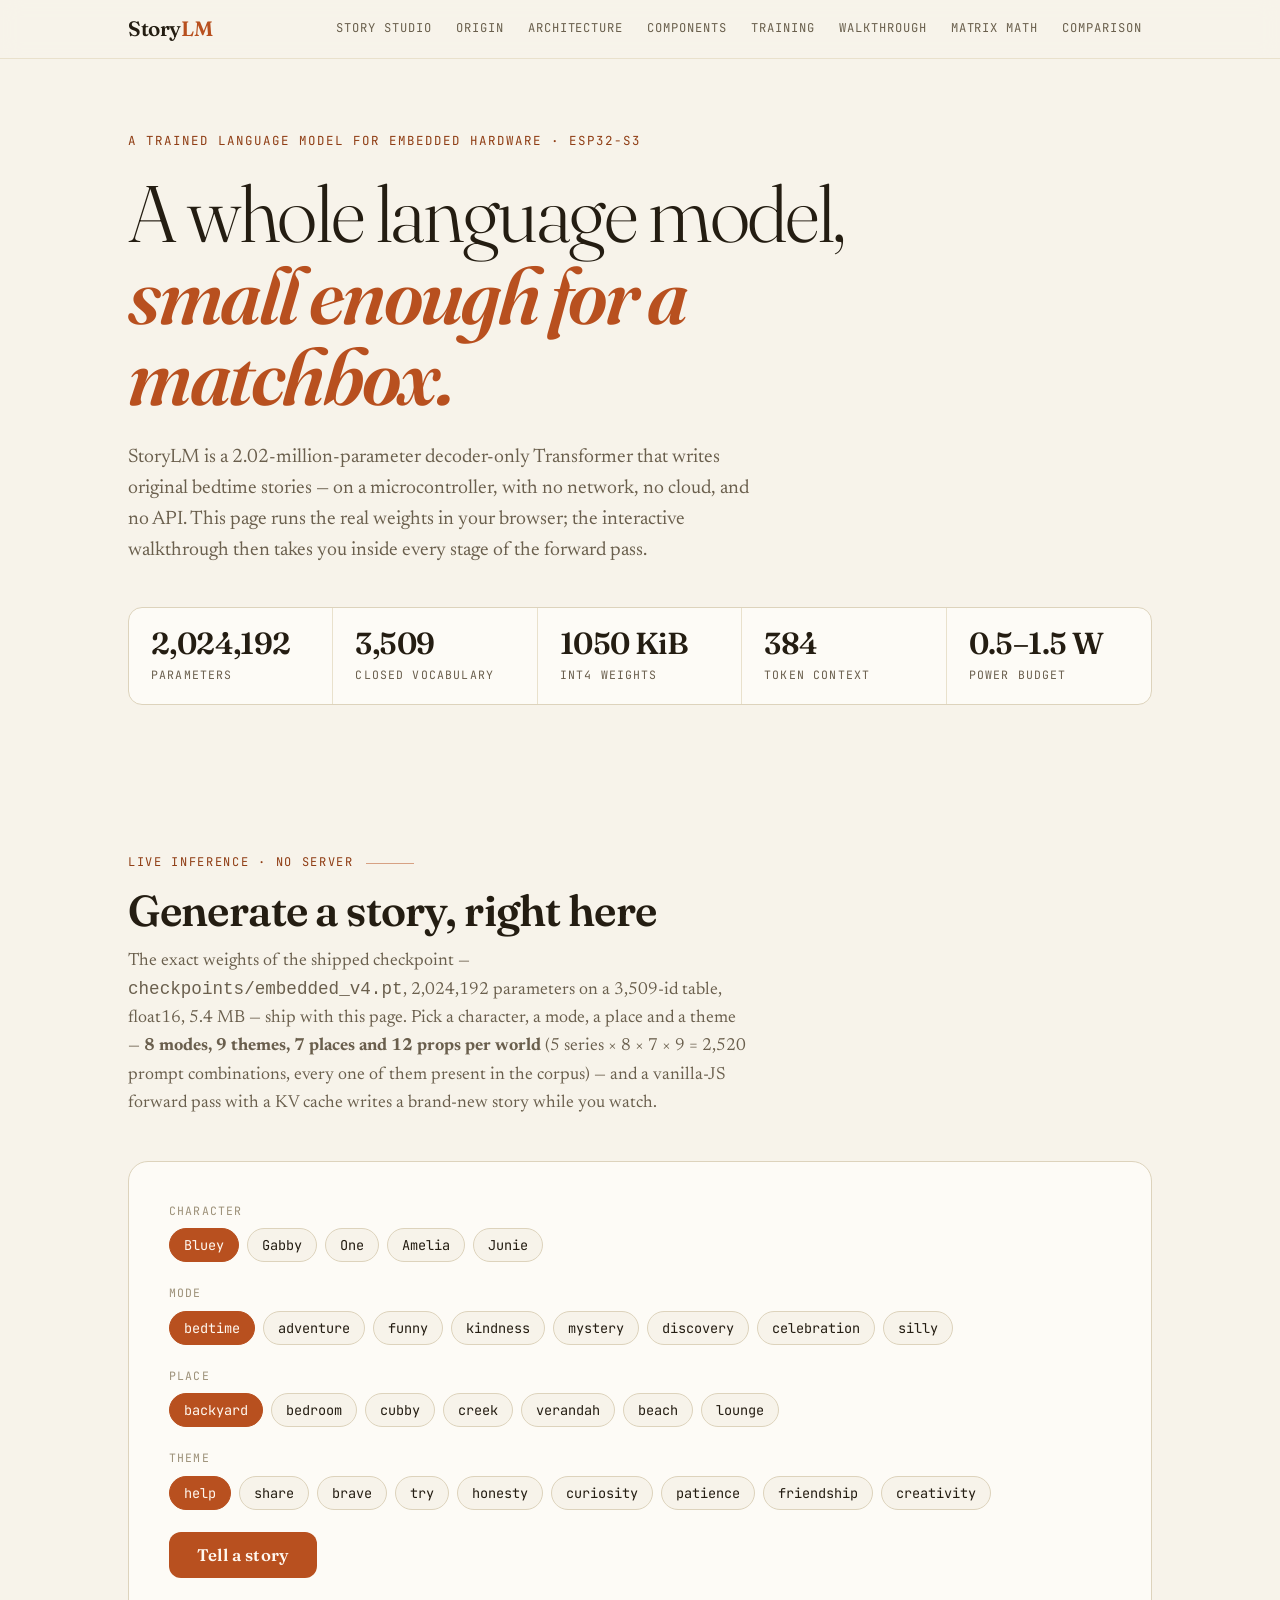
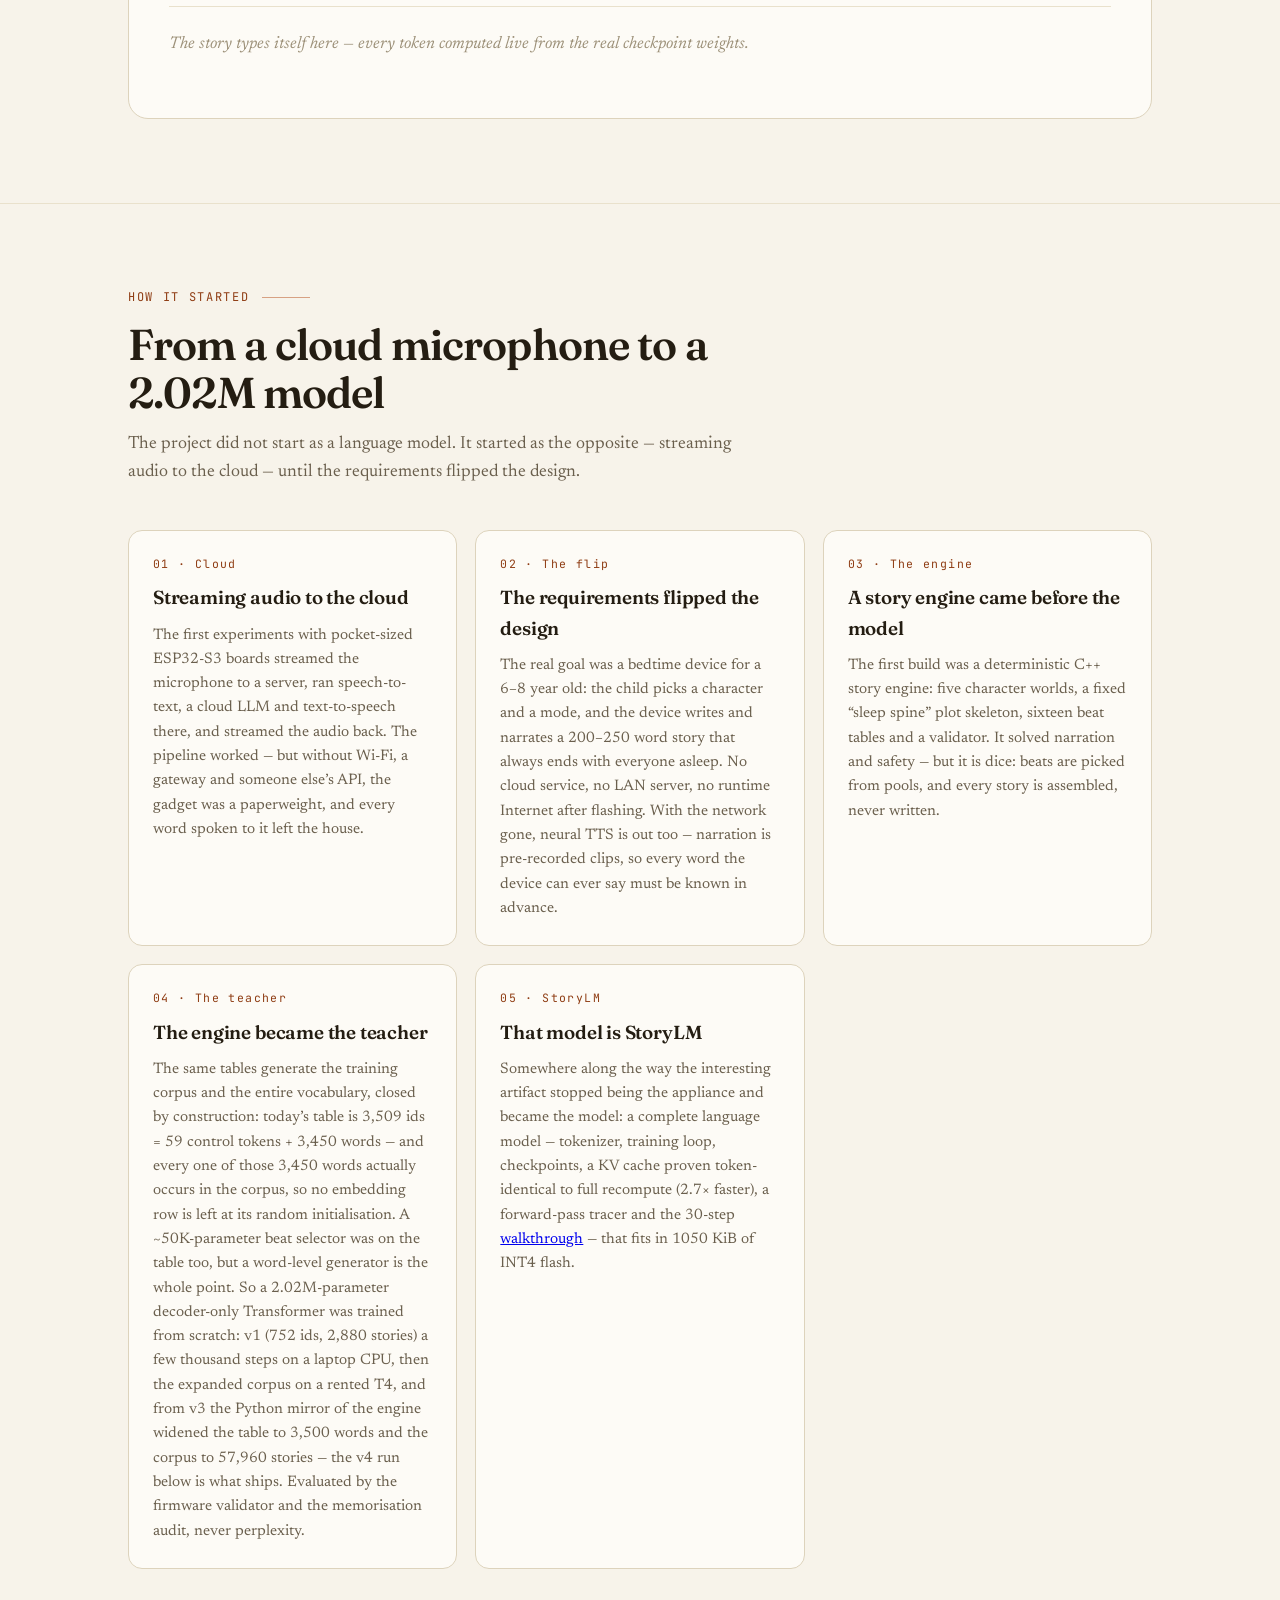
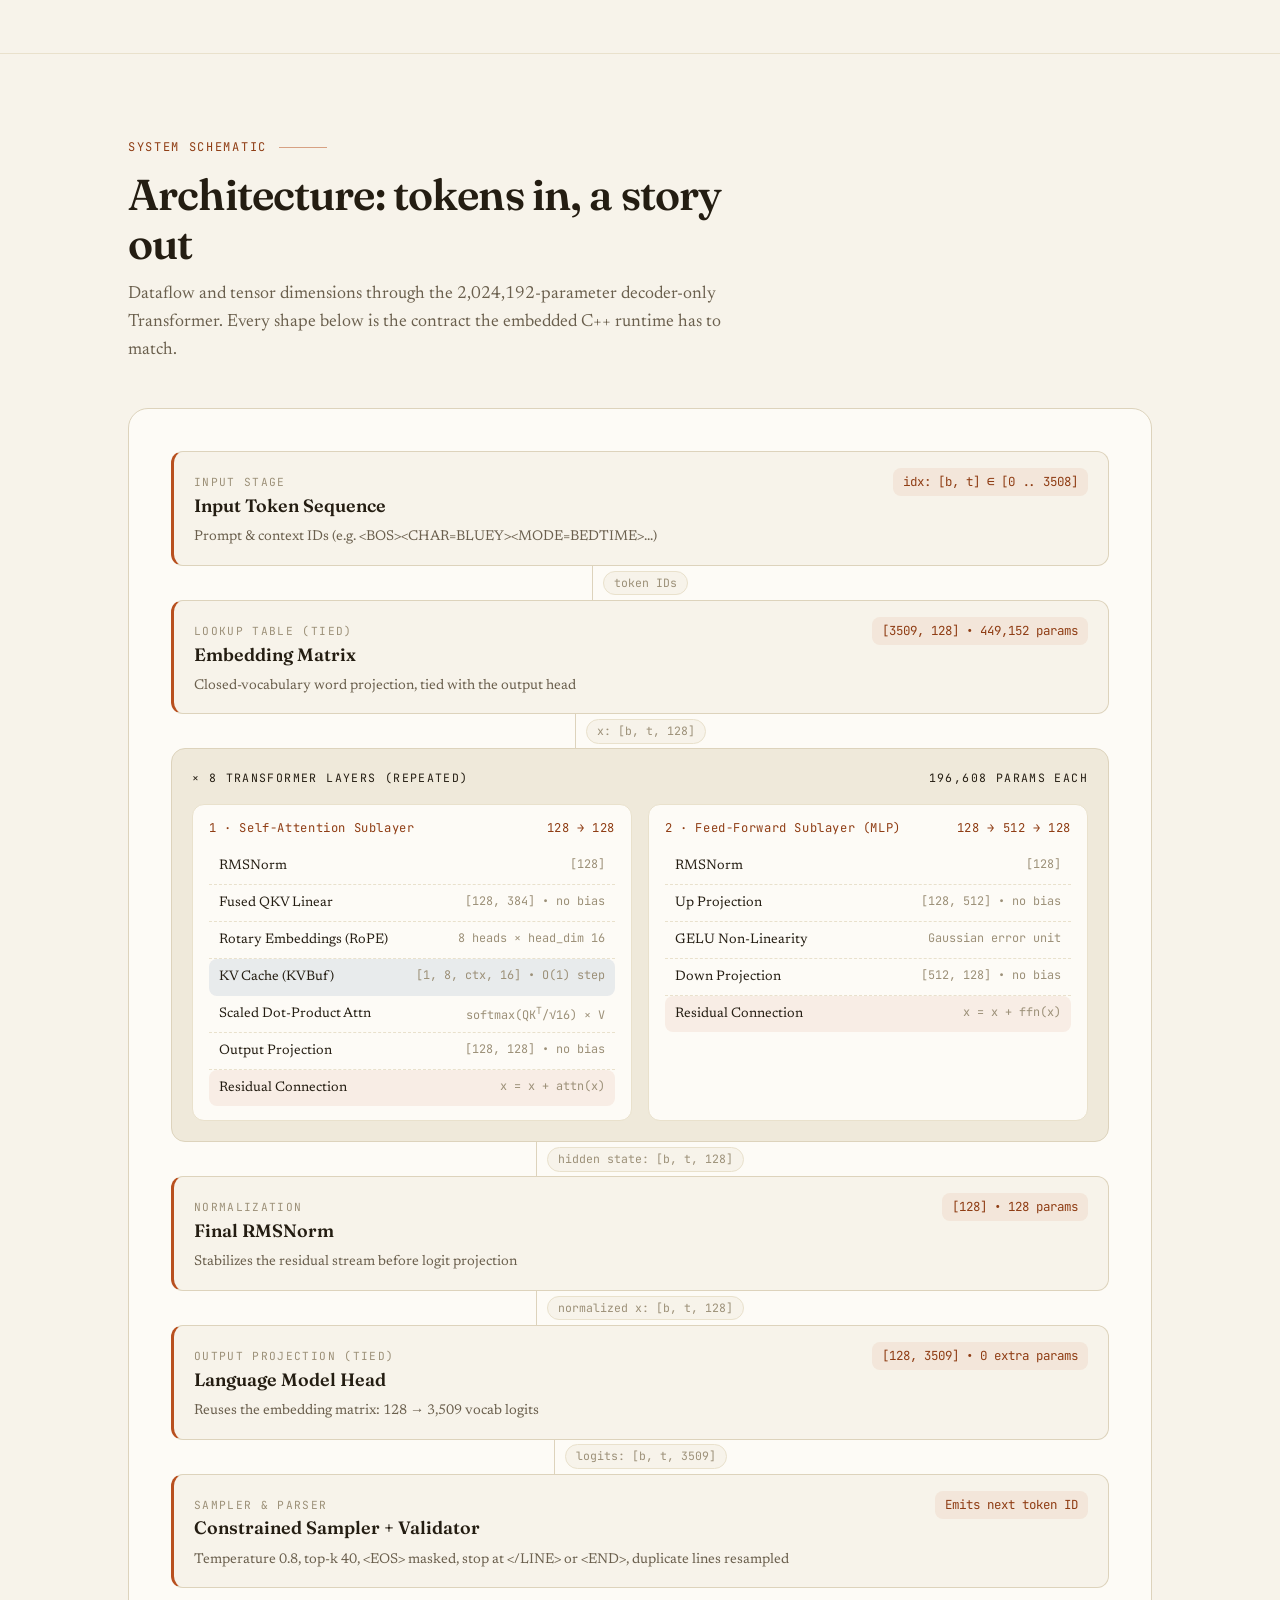
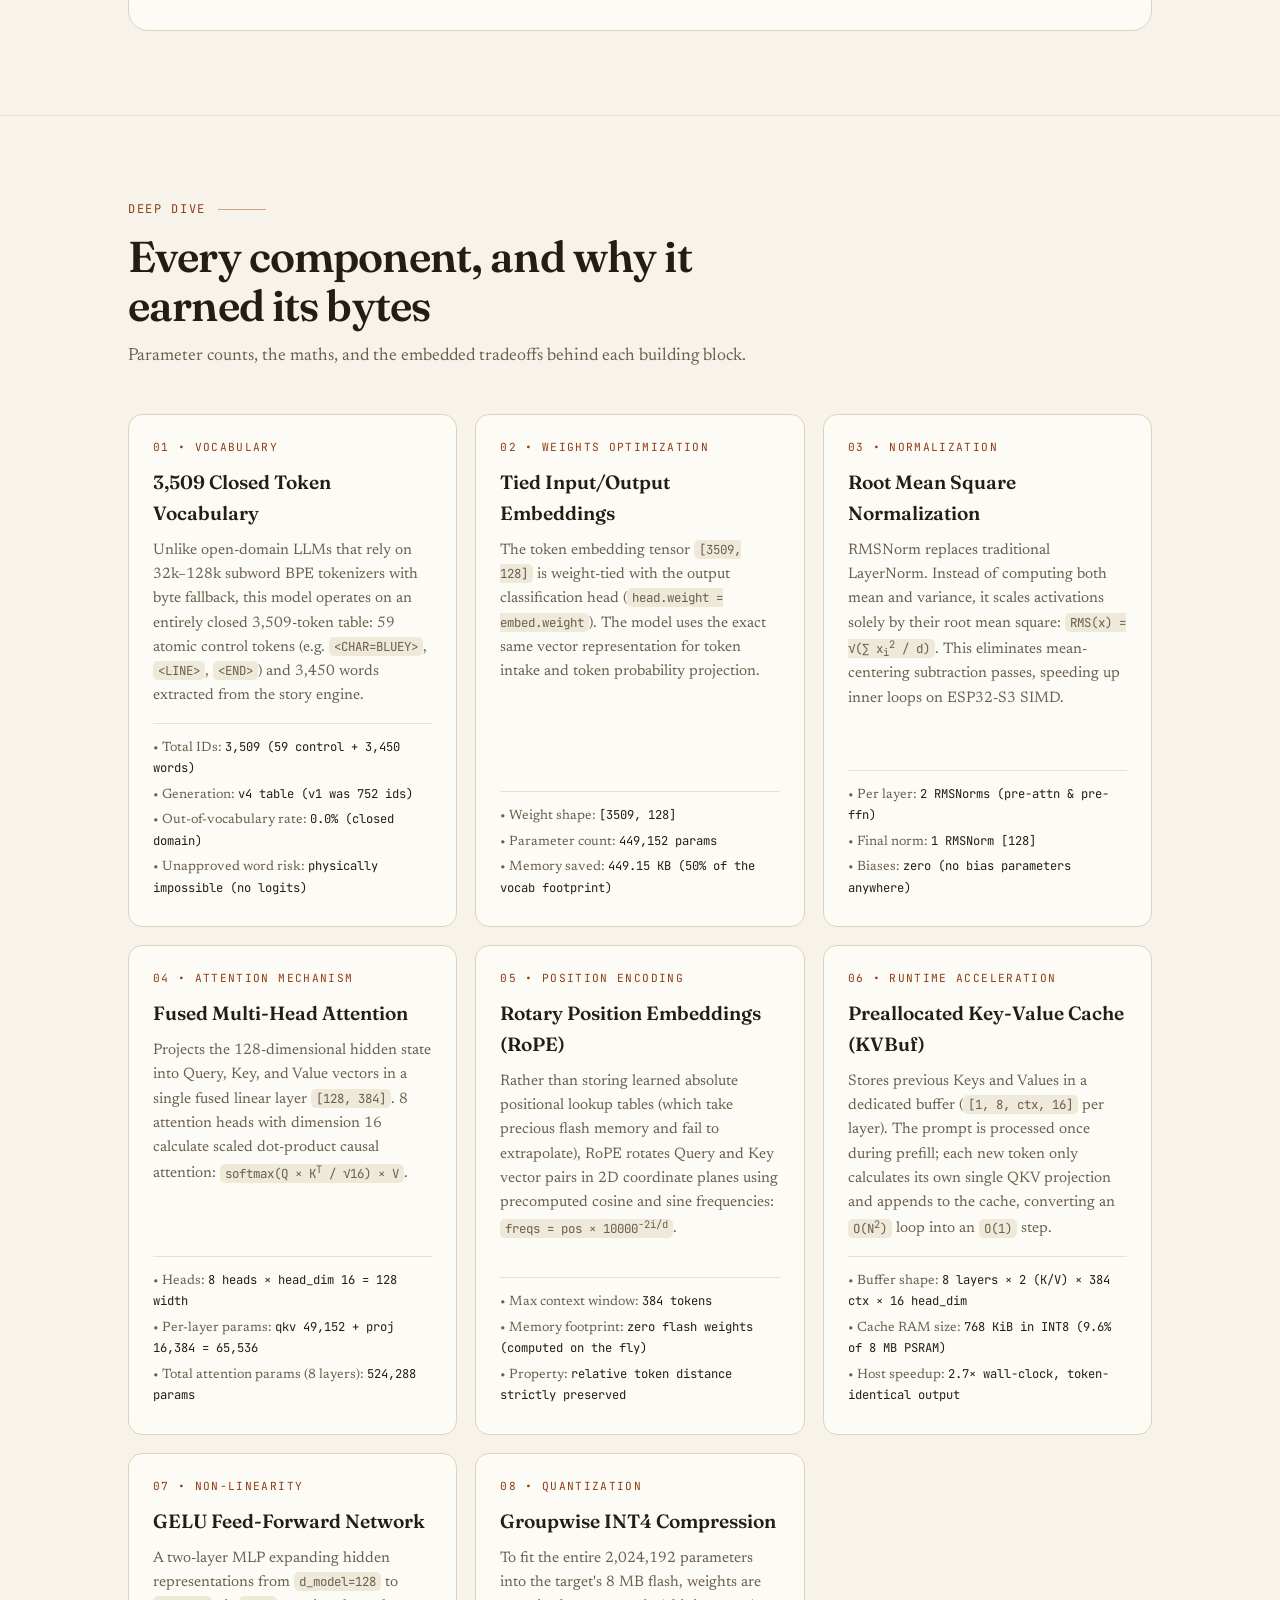
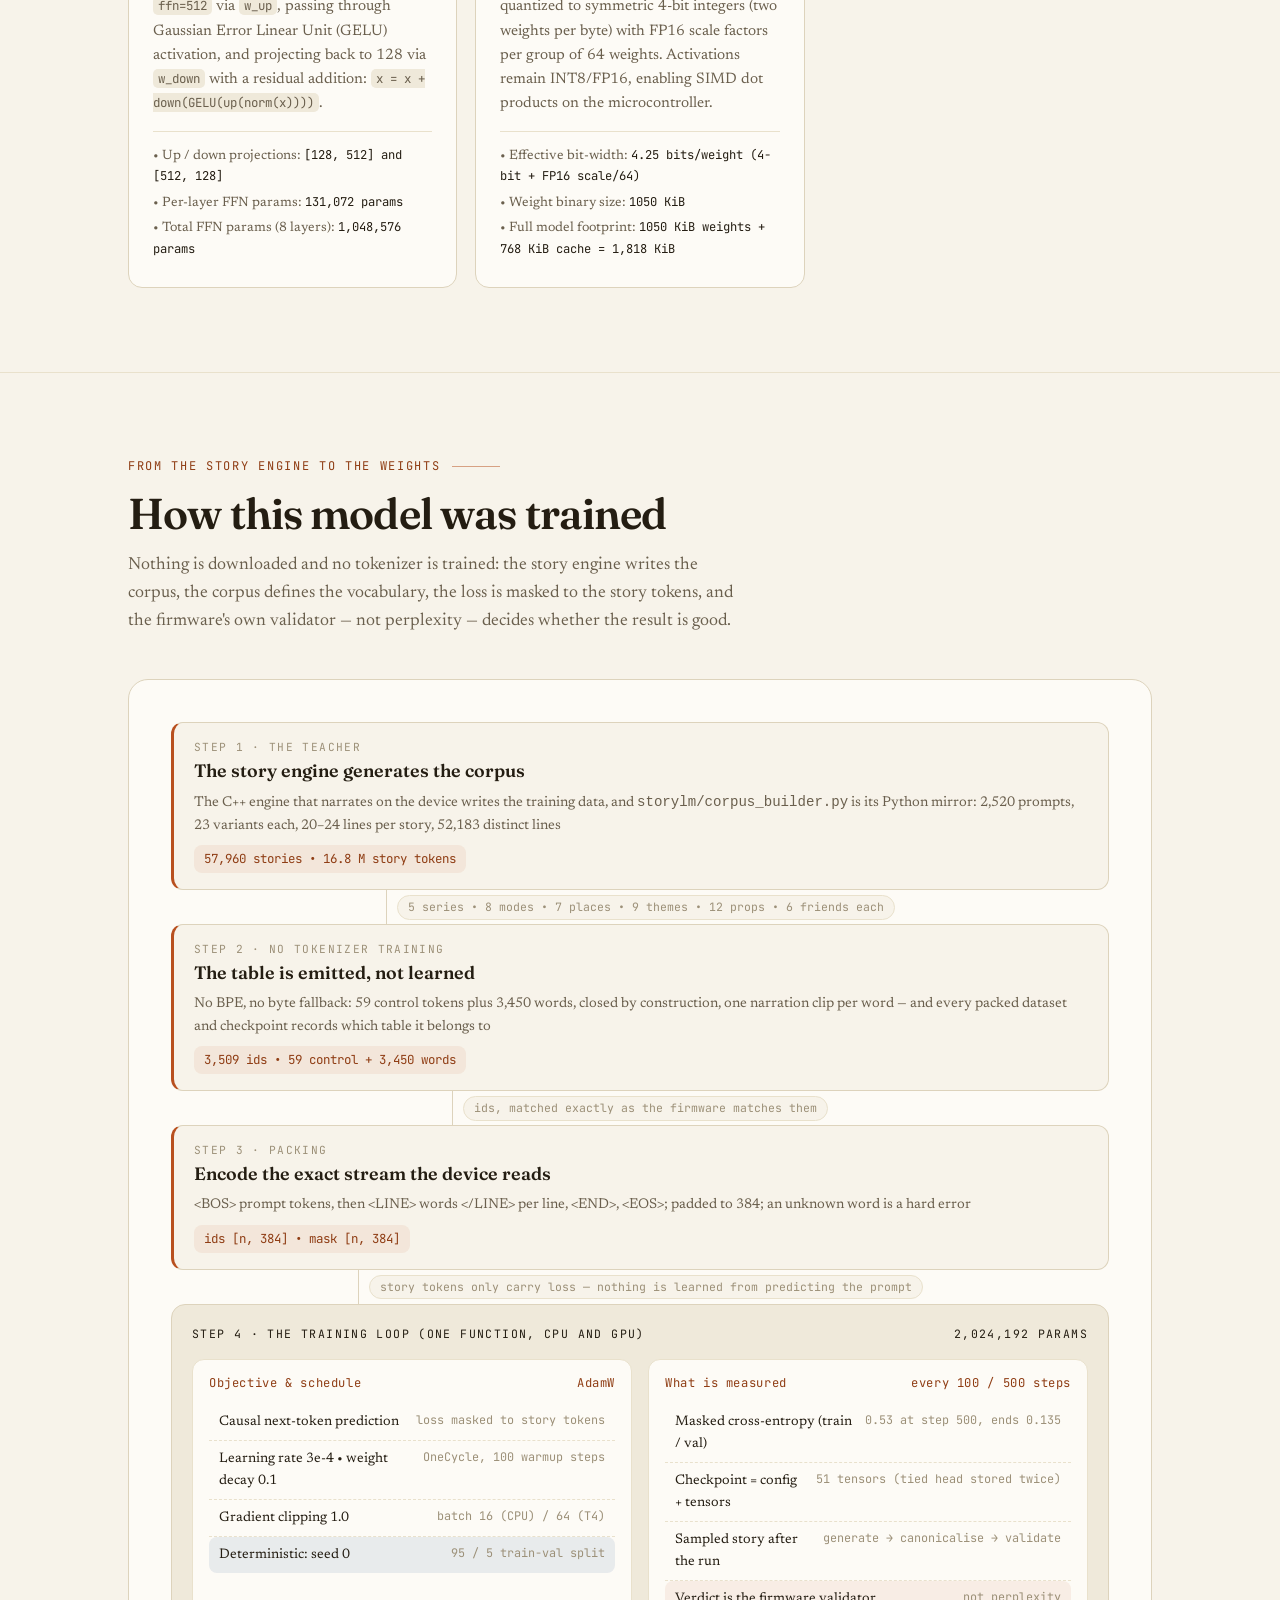
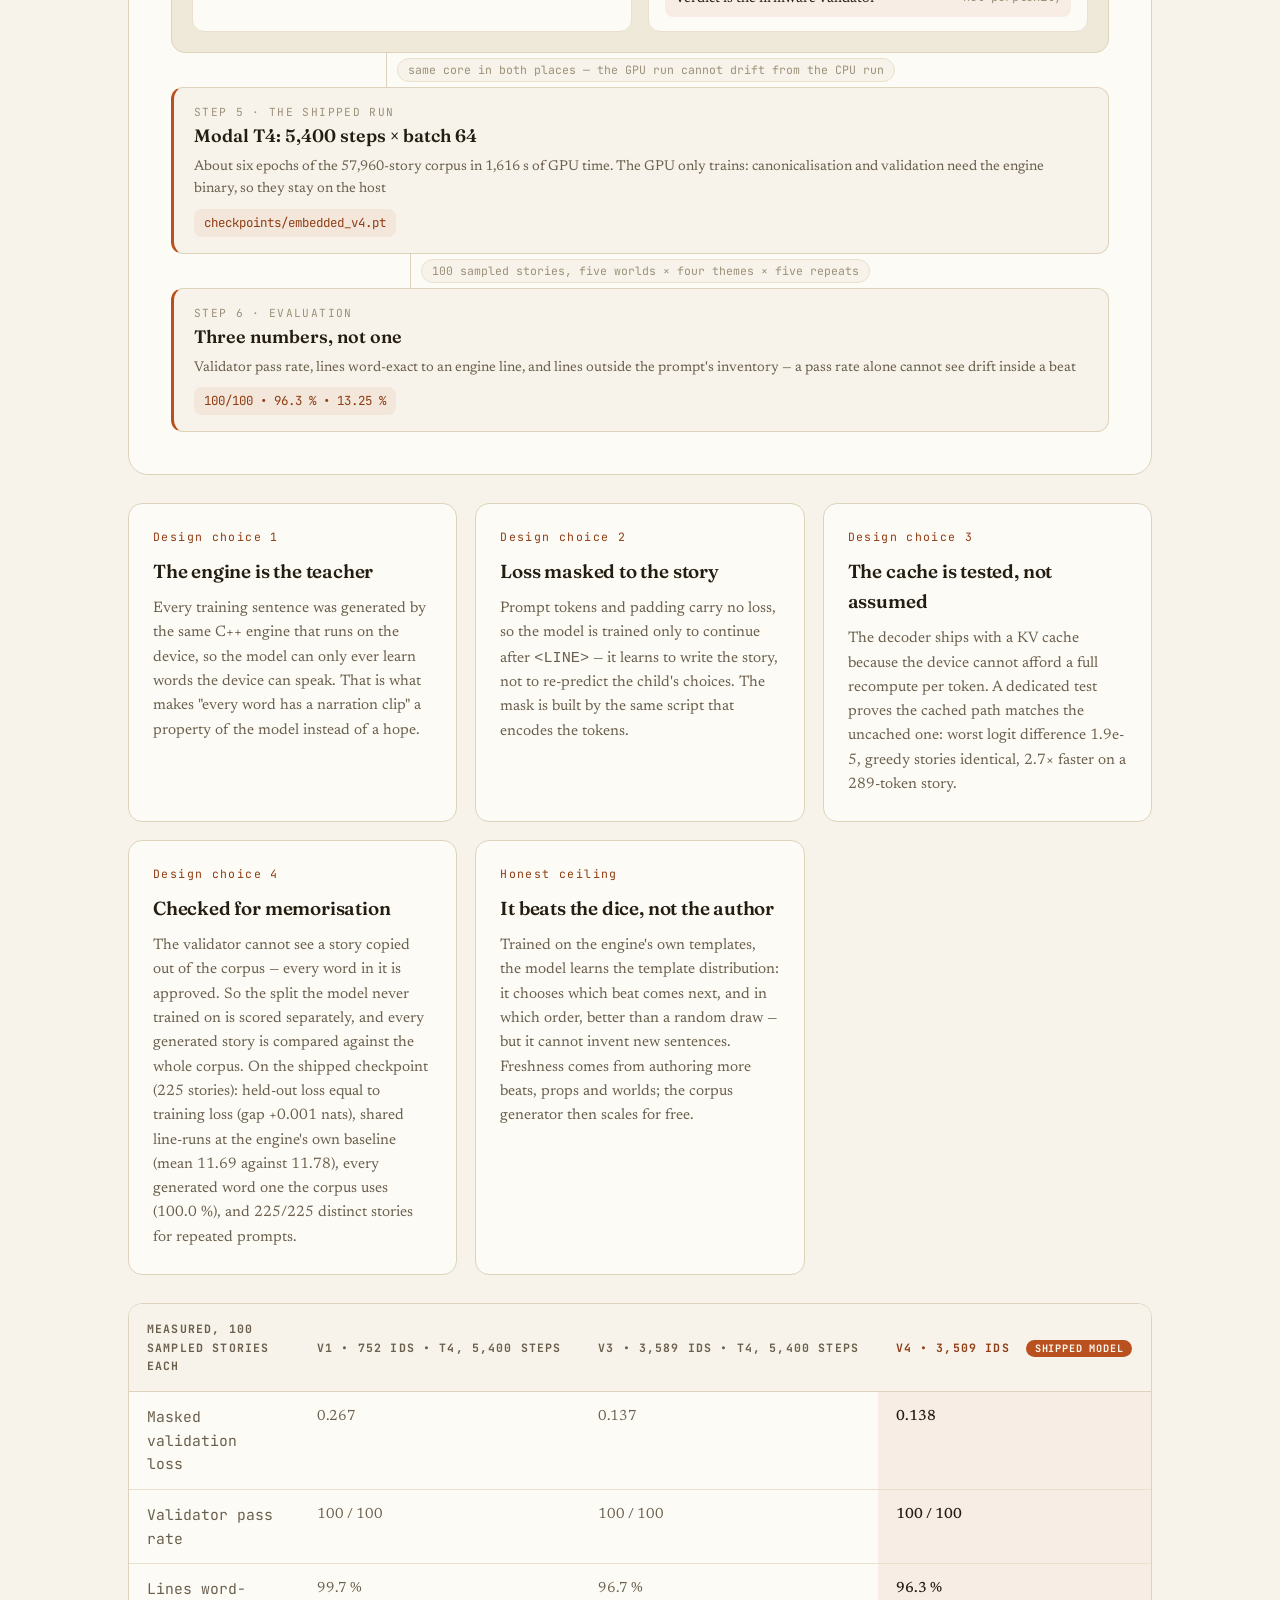
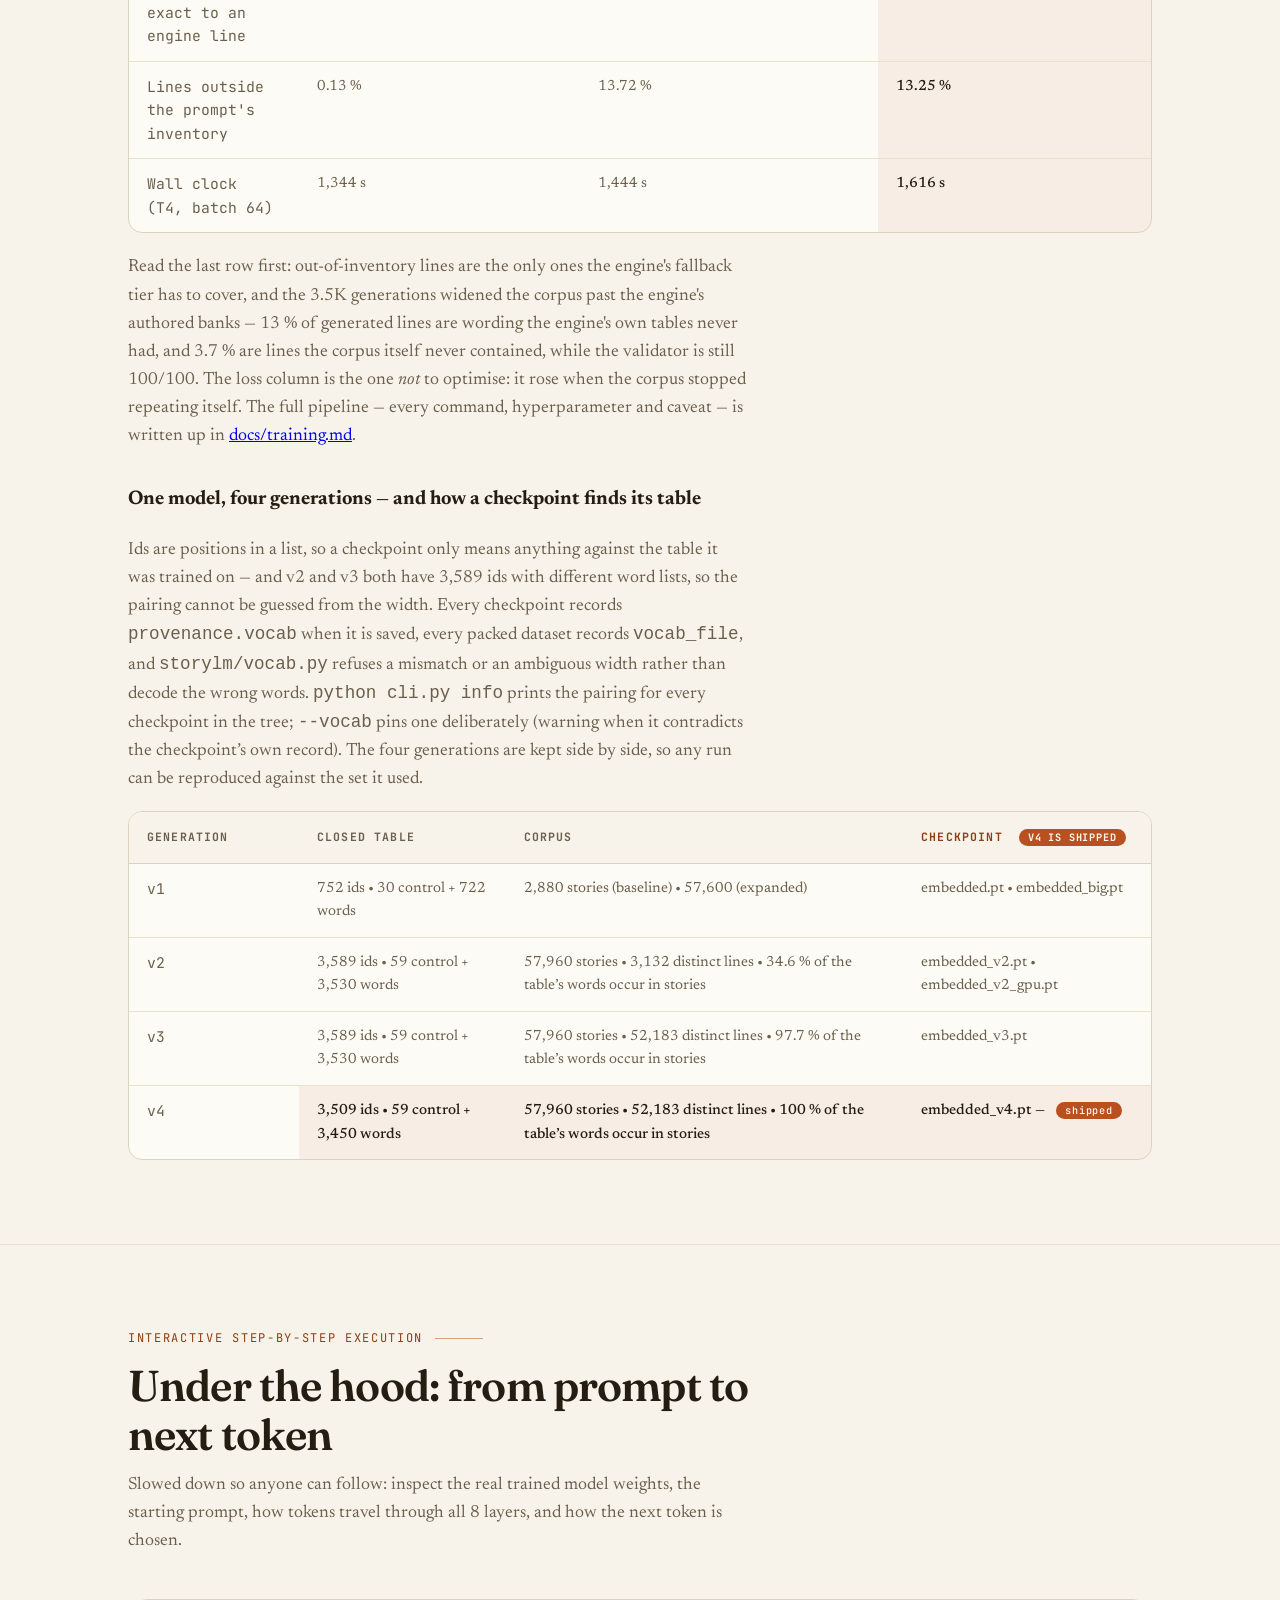
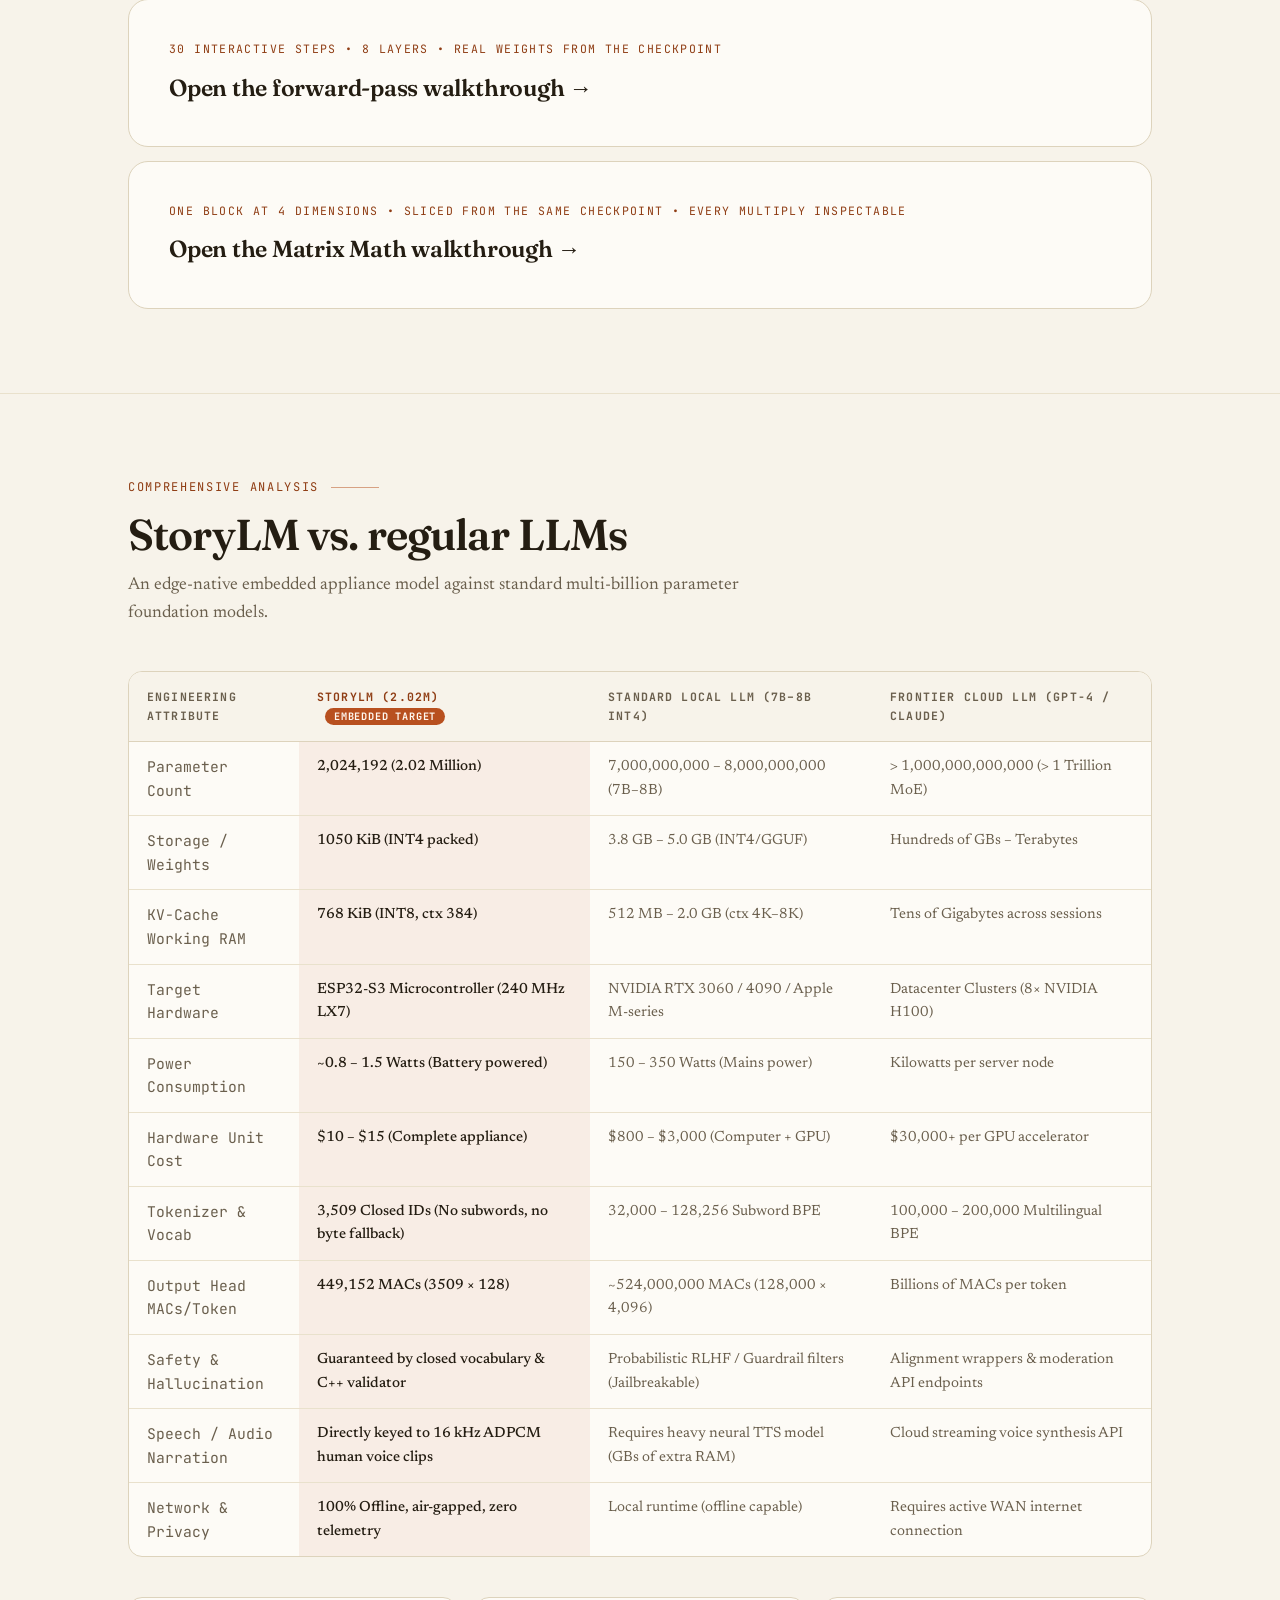
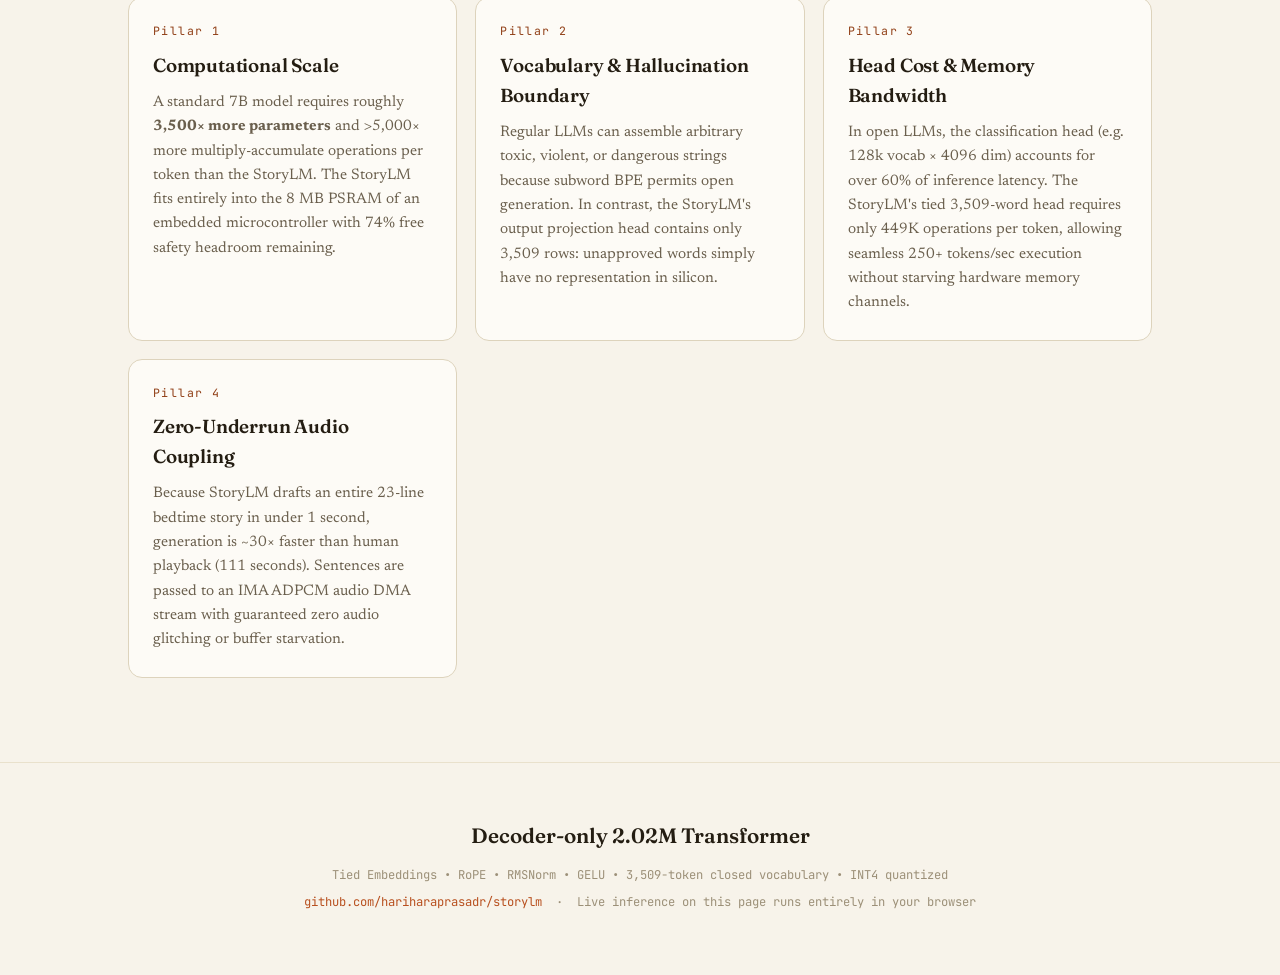
==== commit 8dc8042f: "Move the narration out to the device project The clips, the lab page, the render pipeline, the hot-l" ====
--- a/web/index.html
+++ b/web/index.html
@@ -10,9 +10,7 @@
   <link href="https://fonts.googleapis.com/css2?family=Fraunces:opsz,wght@9..144,300;9..144,400;9..144,600&family=Newsreader:ital,opsz,wght@0,6..72,400;0,6..72,500;1,6..72,400&family=JetBrains+Mono:wght@400;500&display=swap" rel="stylesheet">
   <link rel="stylesheet" href="styles.css">
   <style>
-    .studio-speak { background: var(--paper-2); color: var(--ink); border: 1px solid var(--line); margin-left: 8px; }
     .studio-line.is-speaking { background: var(--accent-soft); border-radius: 4px; }
-    .studio-speak-note { font-family: var(--font-mono); font-size: 0.76rem; color: var(--muted); margin-top: 8px; }
   </style>
   <!-- Vercel Web Analytics -->
   <script>
@@ -33,7 +31,6 @@
         <li><a href="#training">Training</a></li>
         <li><a href="walkthrough.html">Walkthrough</a></li>
         <li><a href="matrix_walkthrough.html">Matrix Math</a></li>
-        <li><a href="narration.html">Narration</a></li>
         <li><a href="#comparison">Comparison</a></li>
       </ul>
     </div>
@@ -86,7 +83,6 @@
           <p class="studio-label">Theme</p>
           <div class="studio-chips" id="studio-theme"></div>
           <button class="studio-go" id="studio-generate" type="button">Tell a story</button>
-          <button class="studio-go studio-speak" id="studio-speak" type="button">Read aloud</button>
           <div class="studio-out" id="studio-output"></div>
           <div class="studio-stats" id="studio-stats"></div>
         </div>
@@ -818,47 +814,7 @@
     </div>
   </footer>
 
-  <script src="narration.js"></script>
   <script src="story_data.js"></script>
   <script src="story.js"></script>
-  <script>
-    // Read the generated story aloud with the device's own rule: whole-line clips where
-    // they exist, word clips for the rest. The clips load on first use (~9 MB).
-    (() => {
-      const btn = document.getElementById("studio-speak");
-      const out = document.getElementById("studio-output");
-      const note = document.createElement("div");
-      note.className = "studio-speak-note";
-      btn.parentElement.append(note);
-      let speaking = false;
-
-      const lines = () => [...out.querySelectorAll(".studio-line")].map((el) => el.textContent.trim()).filter(Boolean);
-      const highlight = (i) => {
-        [...out.querySelectorAll(".studio-line")].forEach((el, j) => el.classList.toggle("is-speaking", j === i));
-      };
-
-      btn.addEventListener("click", async () => {
-        if (speaking) { Narration.stop(); speaking = false; btn.textContent = "Read aloud"; highlight(-1); note.textContent = ""; return; }
-        const story = lines();
-        if (!story.length) { note.textContent = "generate a story first"; return; }
-        try {
-          if (!Narration.ready()) {
-            note.textContent = "loading narration clips (≈9 MB, once)…";
-            await Narration.load((set, frac, meta) => {
-              note.textContent = "loading narration clips… " + set + (frac ? ` ${(meta.bytes / 1048576).toFixed(1)} MB` : "");
-            });
-          }
-          speaking = true;
-          btn.textContent = "Stop reading";
-          const report = await Narration.play(story, { mode: "hybrid", onLine: highlight });
-          speaking = false; btn.textContent = "Read aloud"; highlight(-1);
-          note.textContent = `${report.seconds.toFixed(0)} s · ${report.lineClips} whole-line clips + ${report.wordLines} lines from word clips`;
-        } catch (e) {
-          speaking = false; btn.textContent = "Read aloud";
-          note.textContent = "narration failed: " + e.message;
-        }
-      });
-    })();
-  </script>
 </body>
 </html>
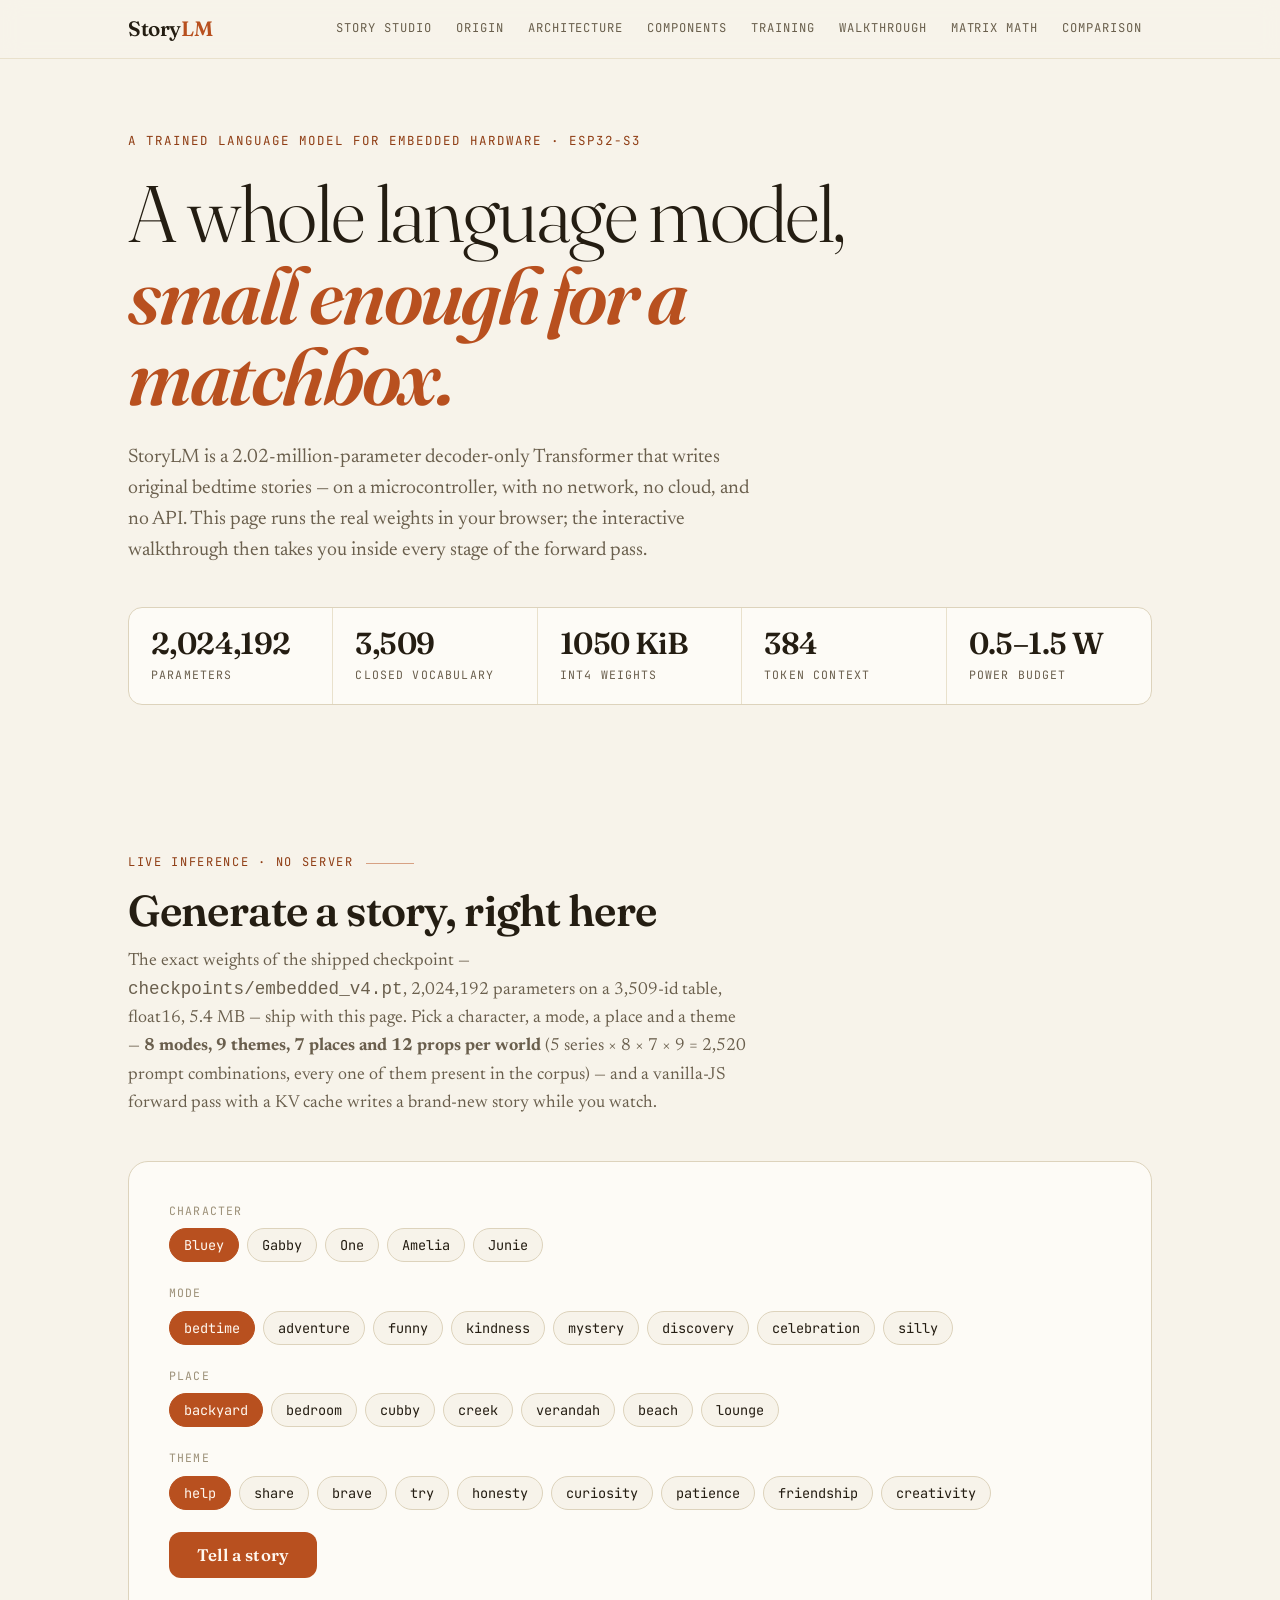
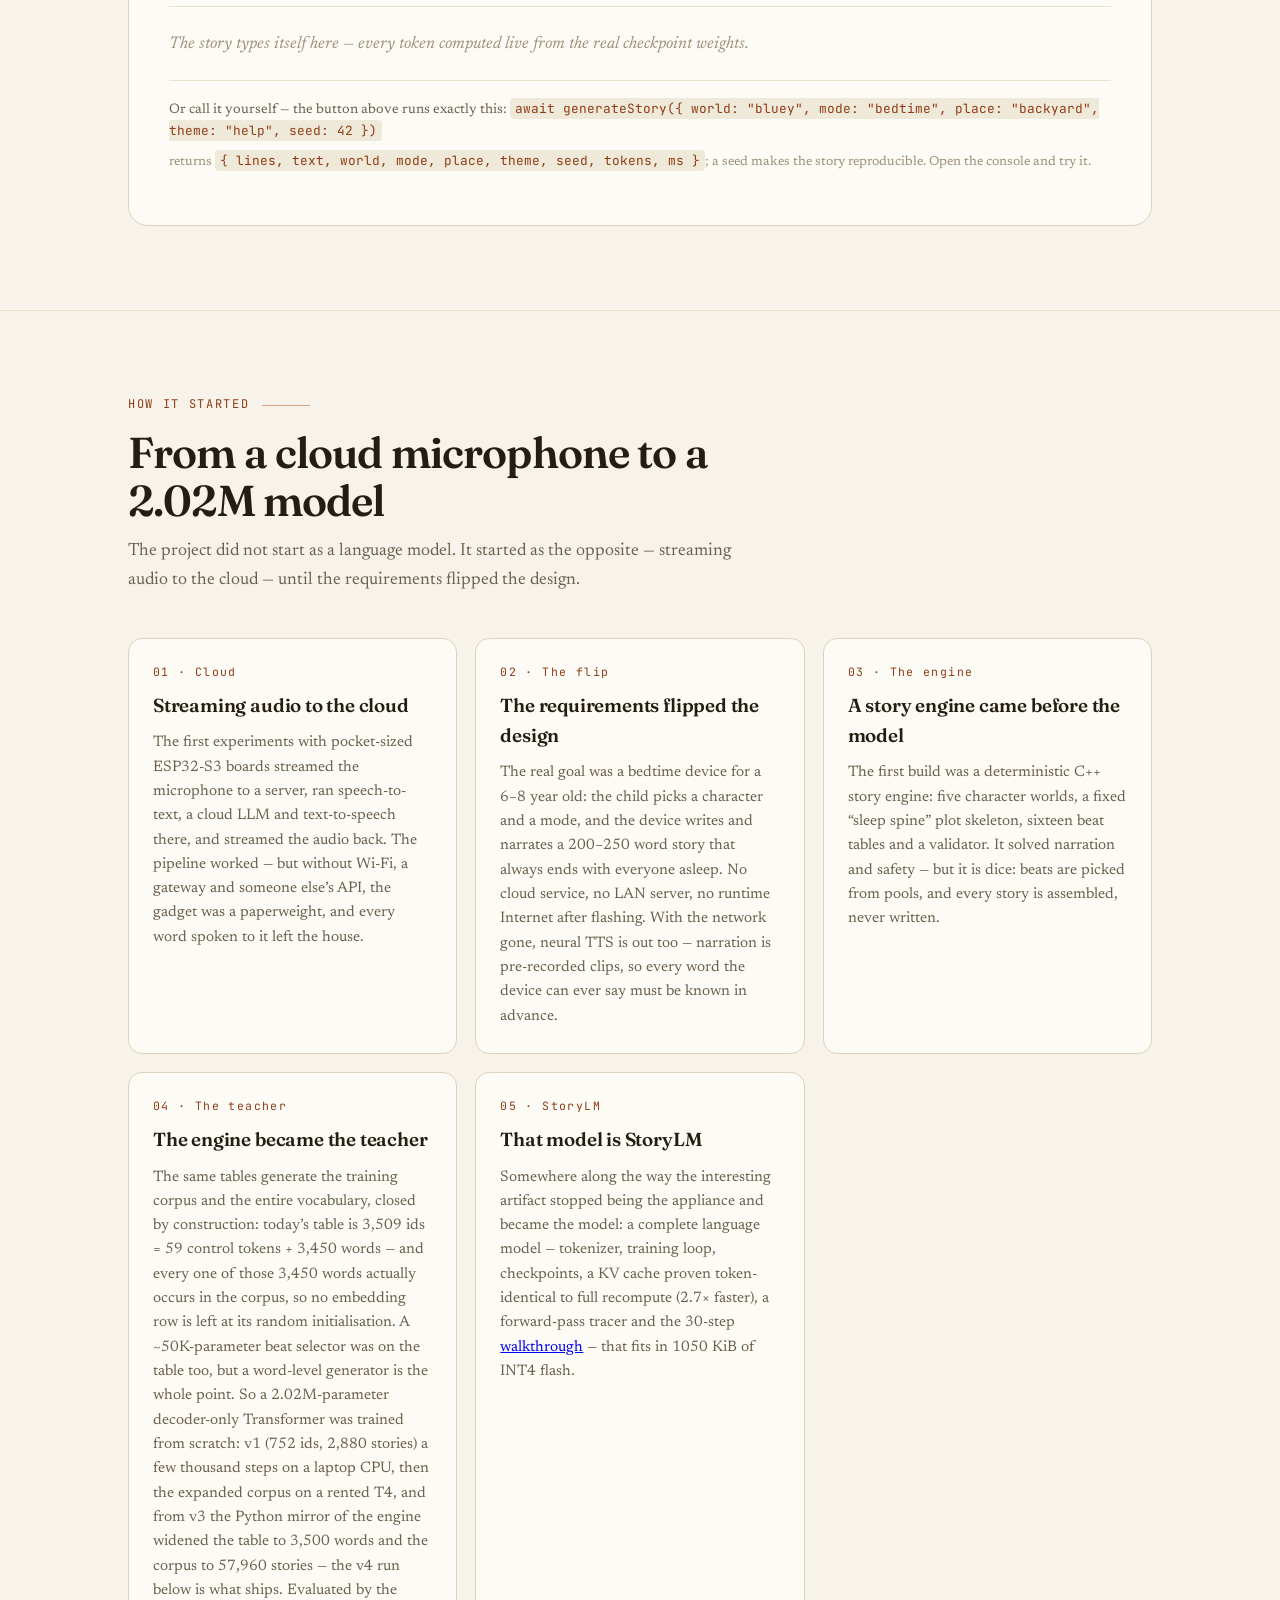
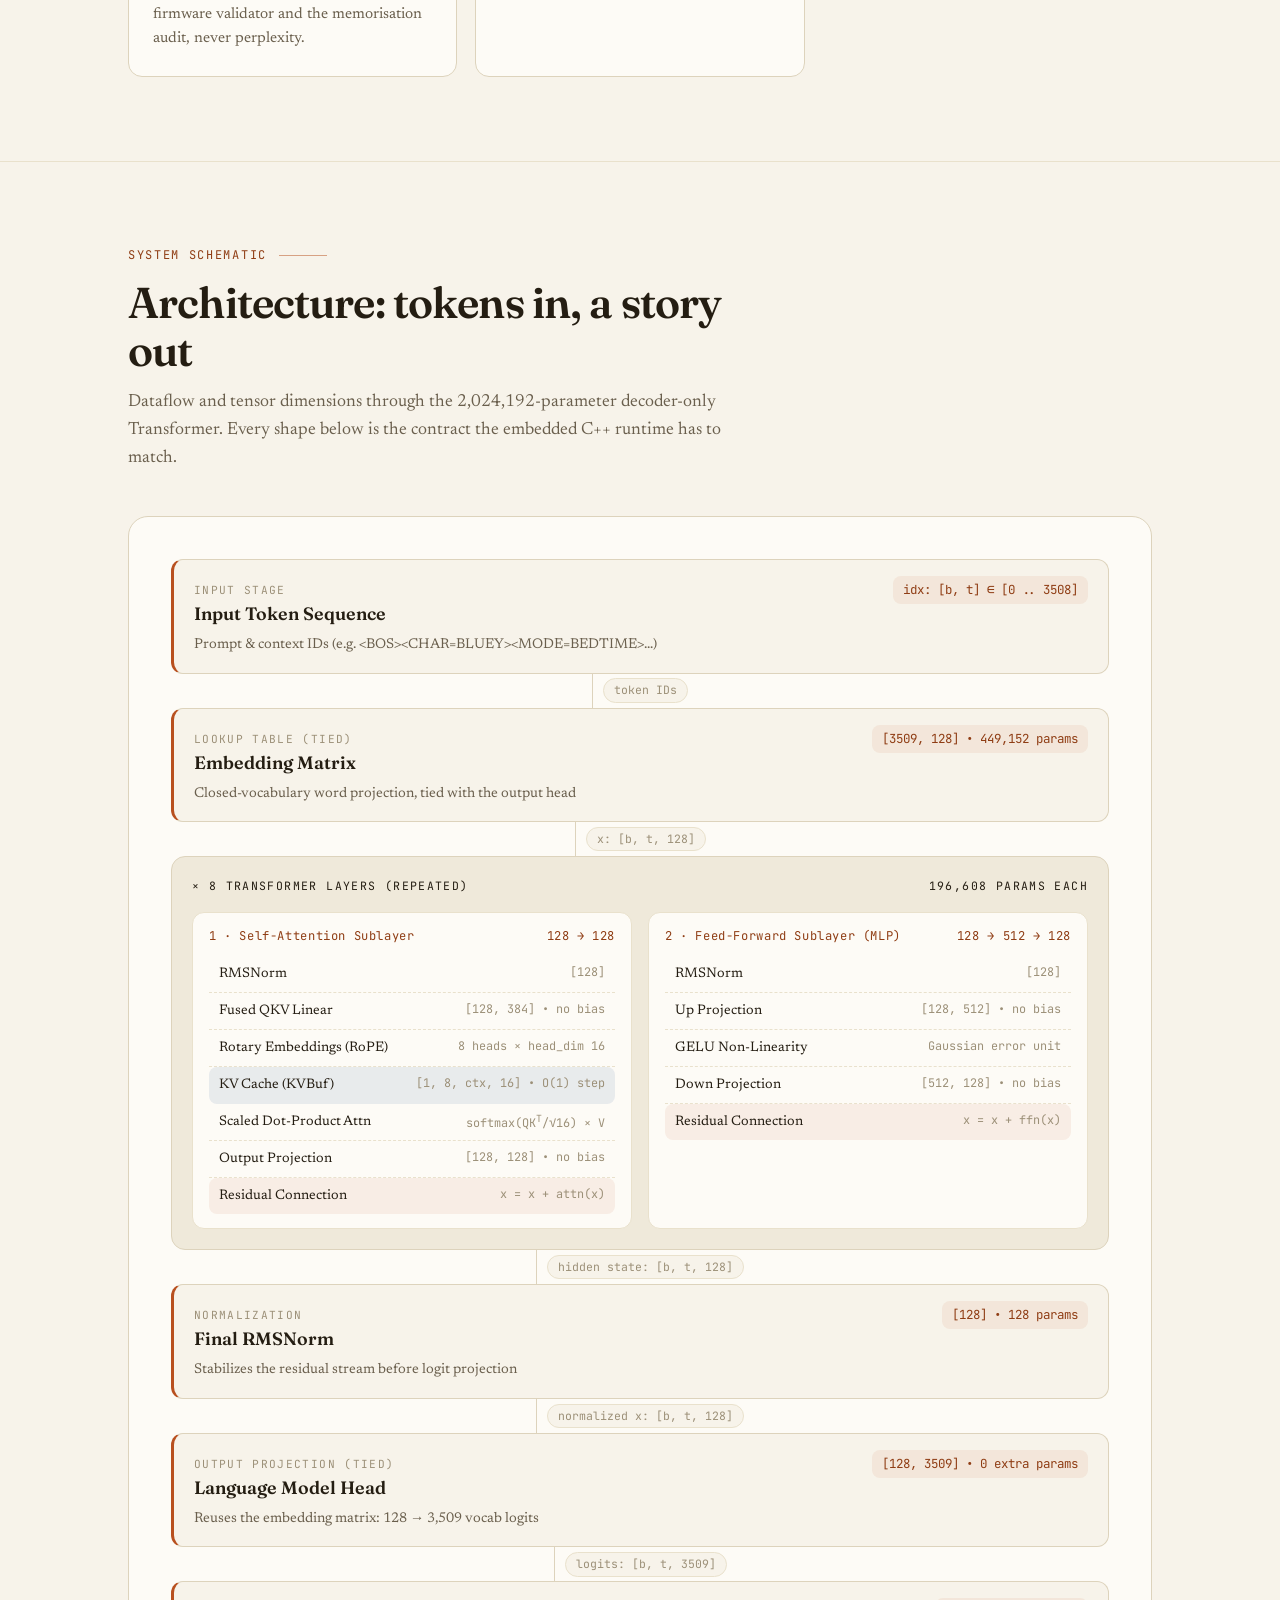
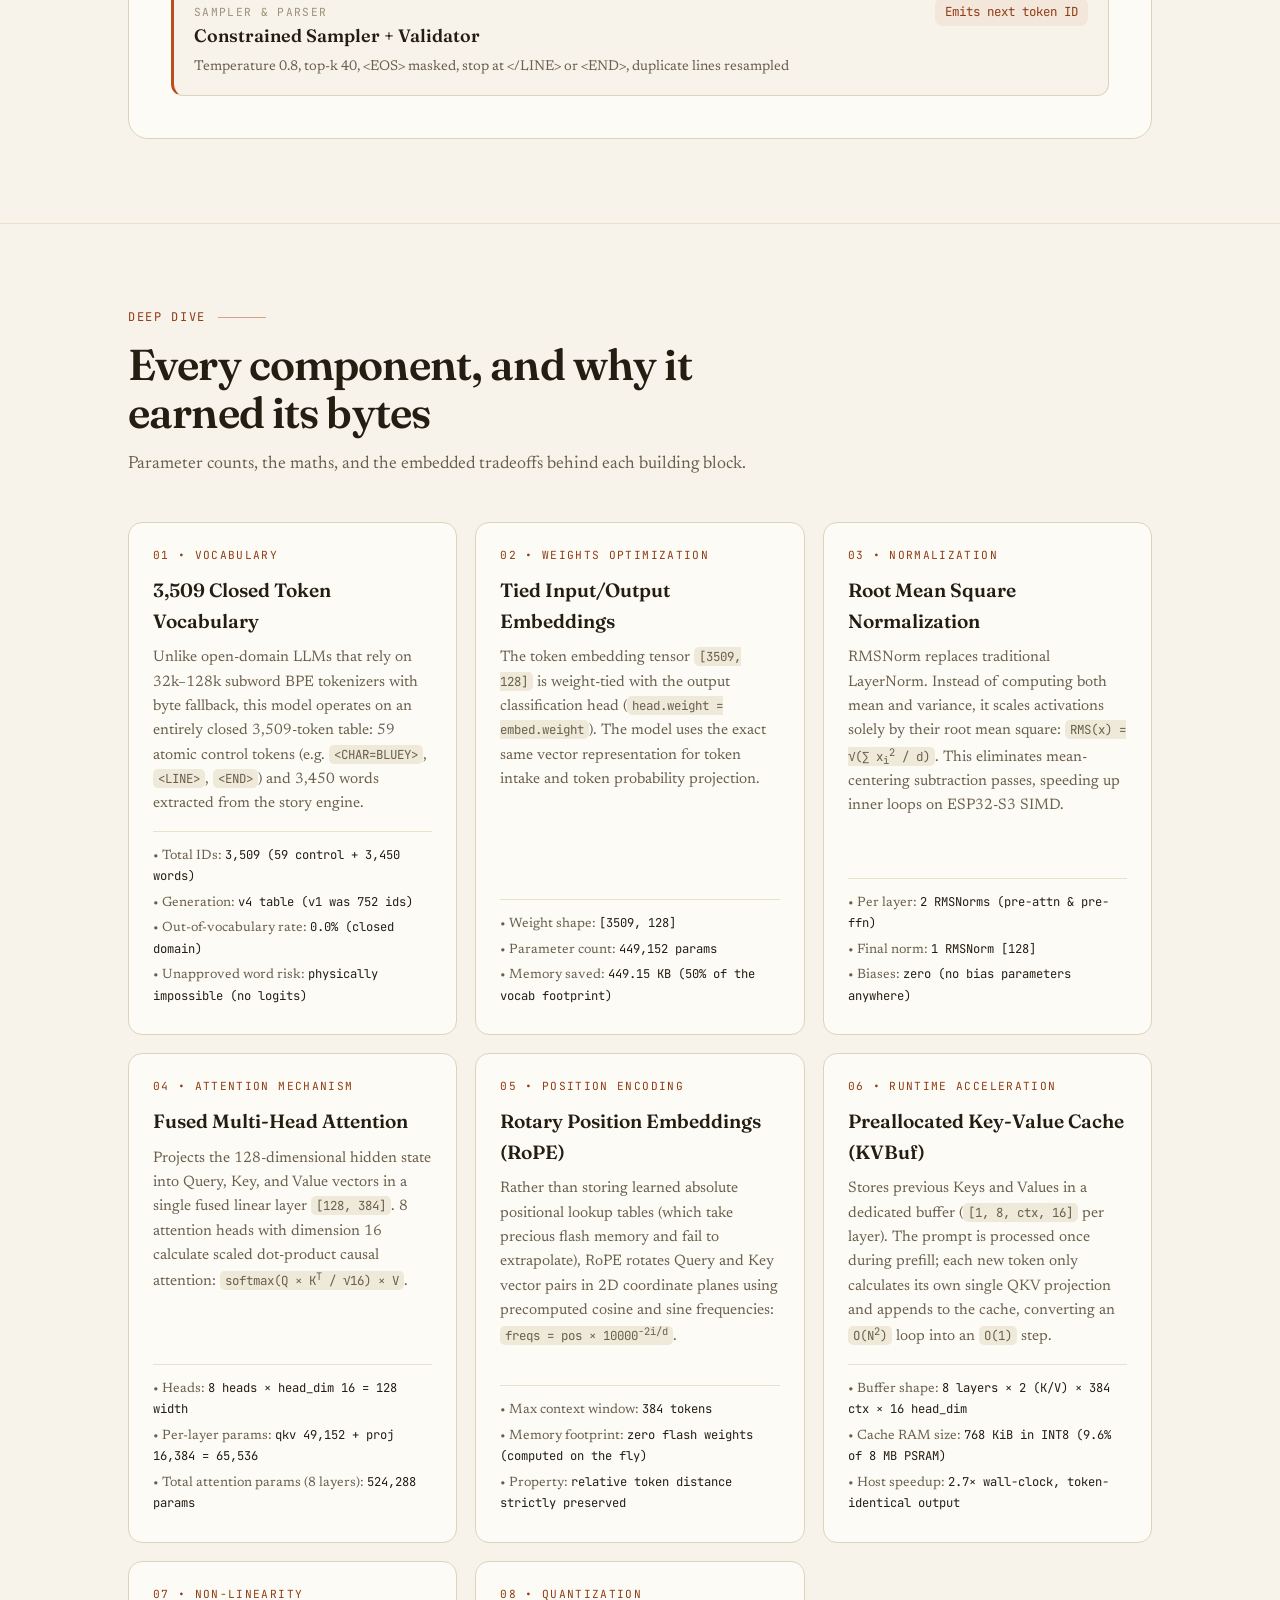
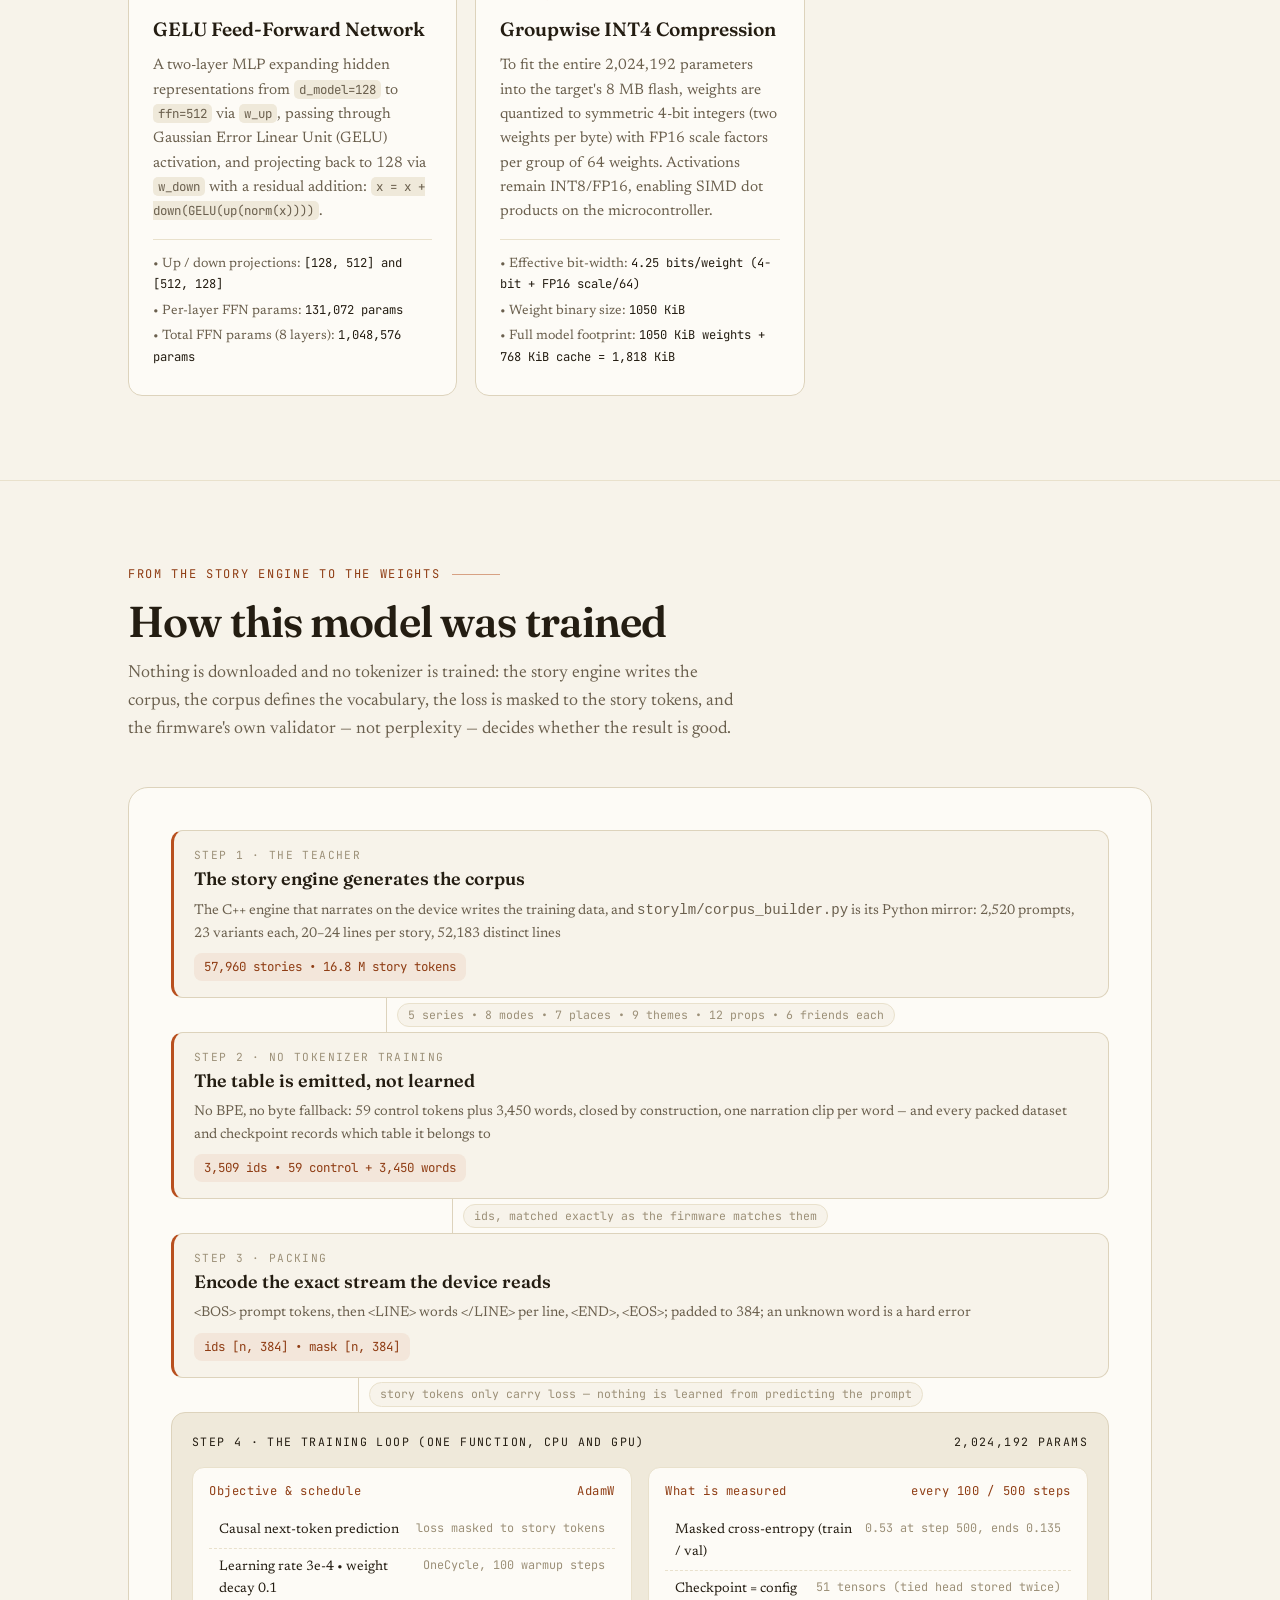
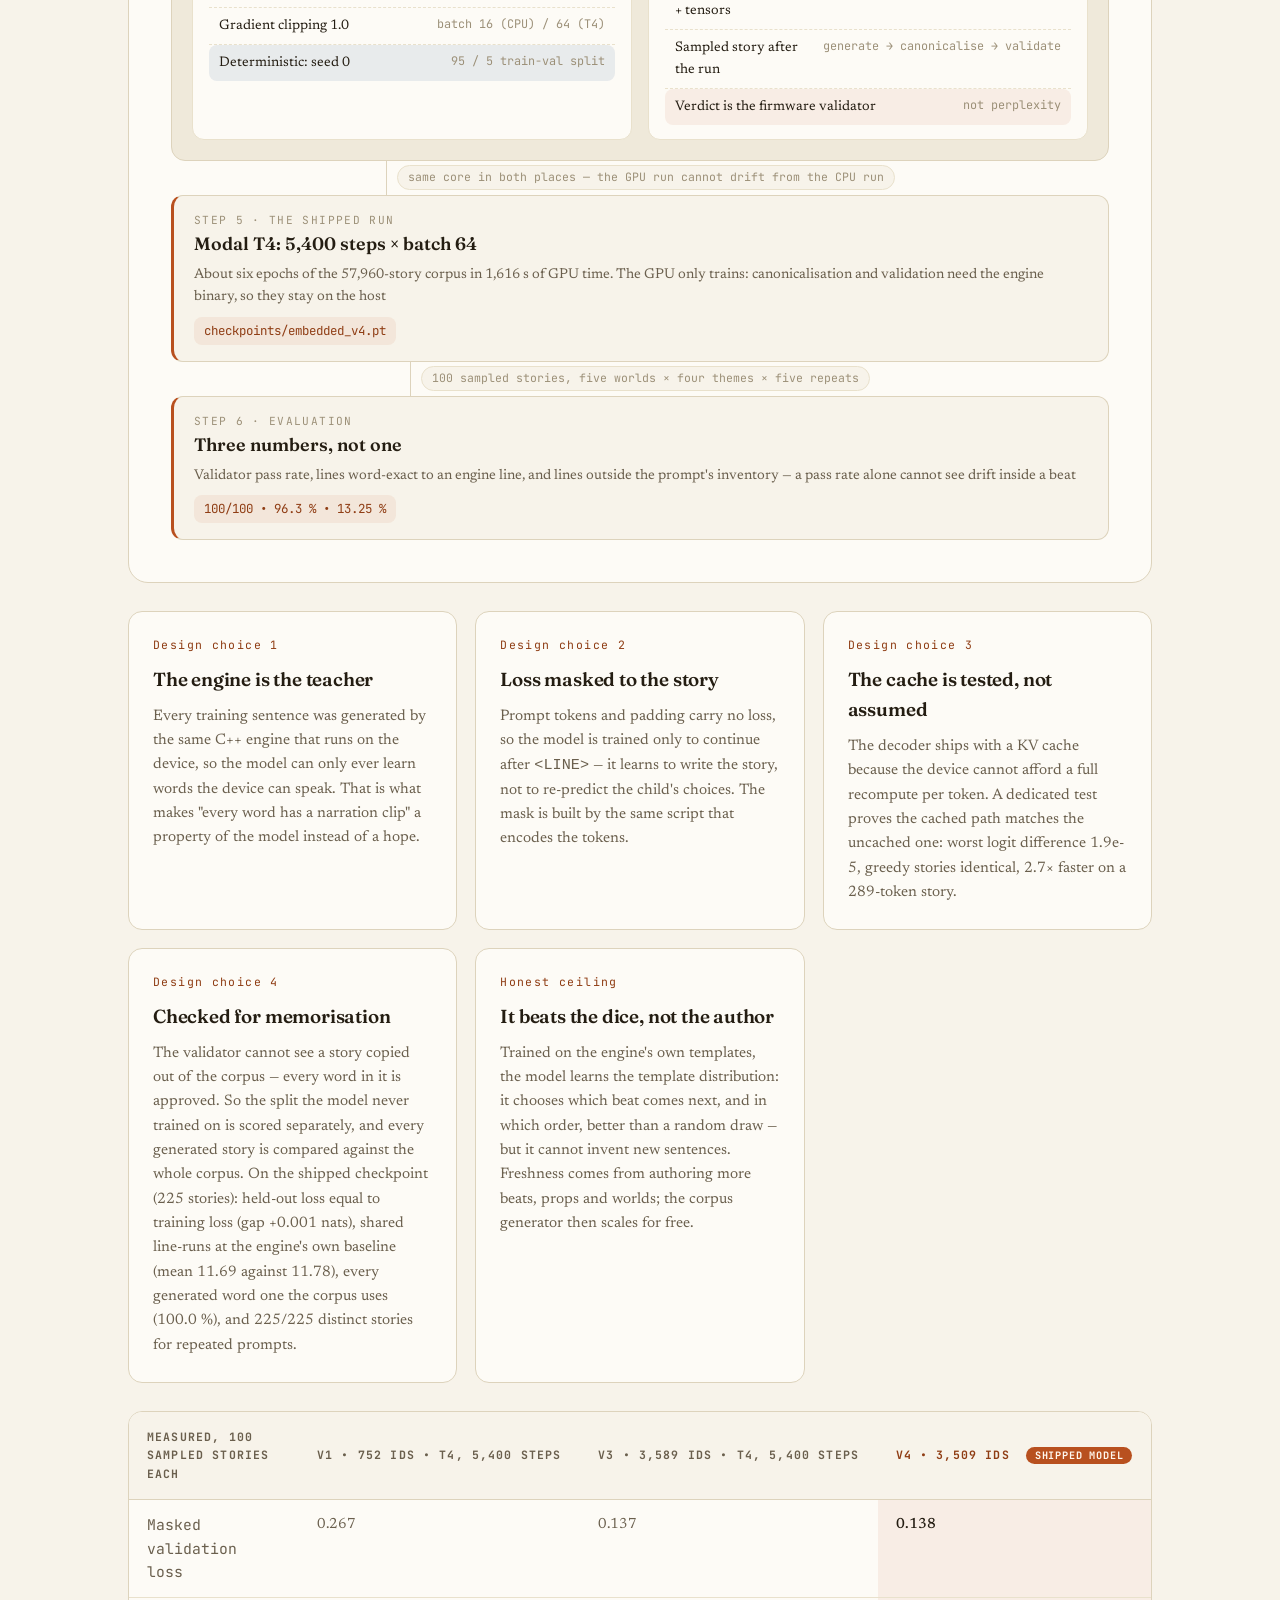
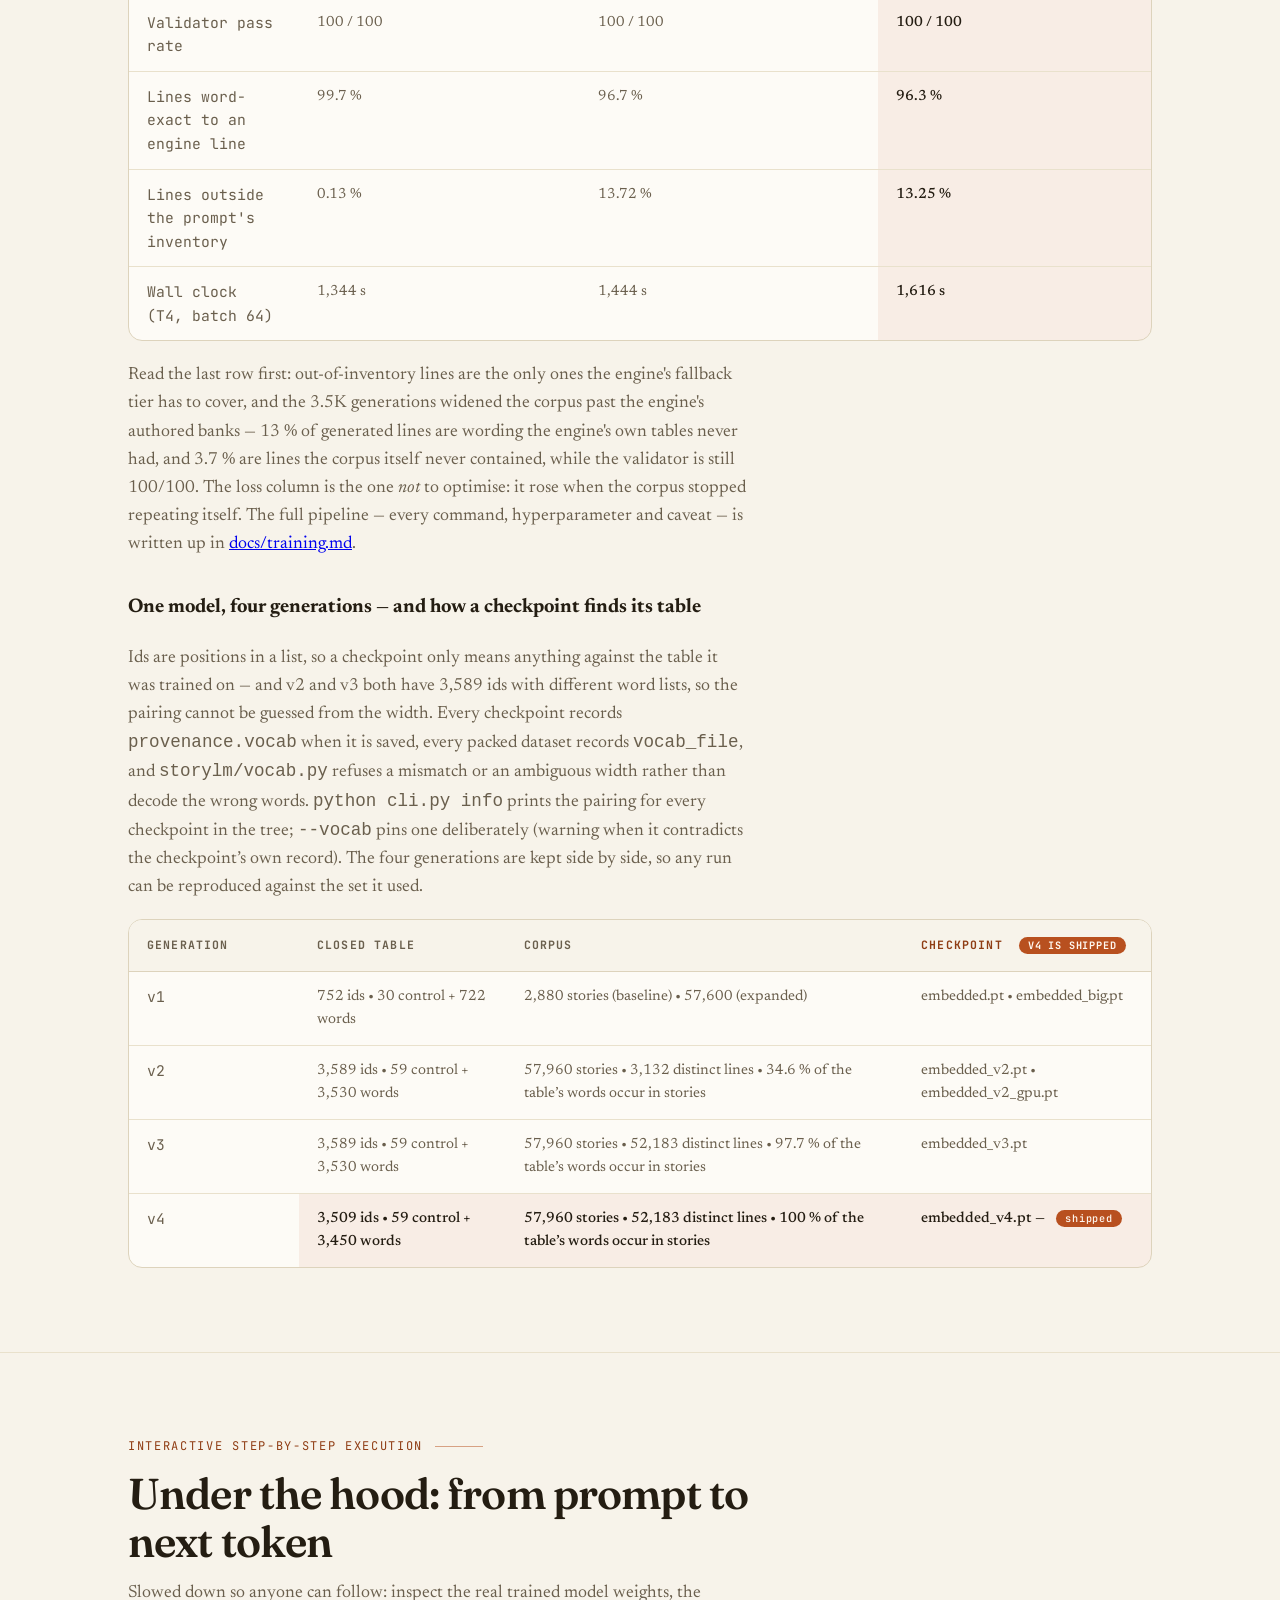
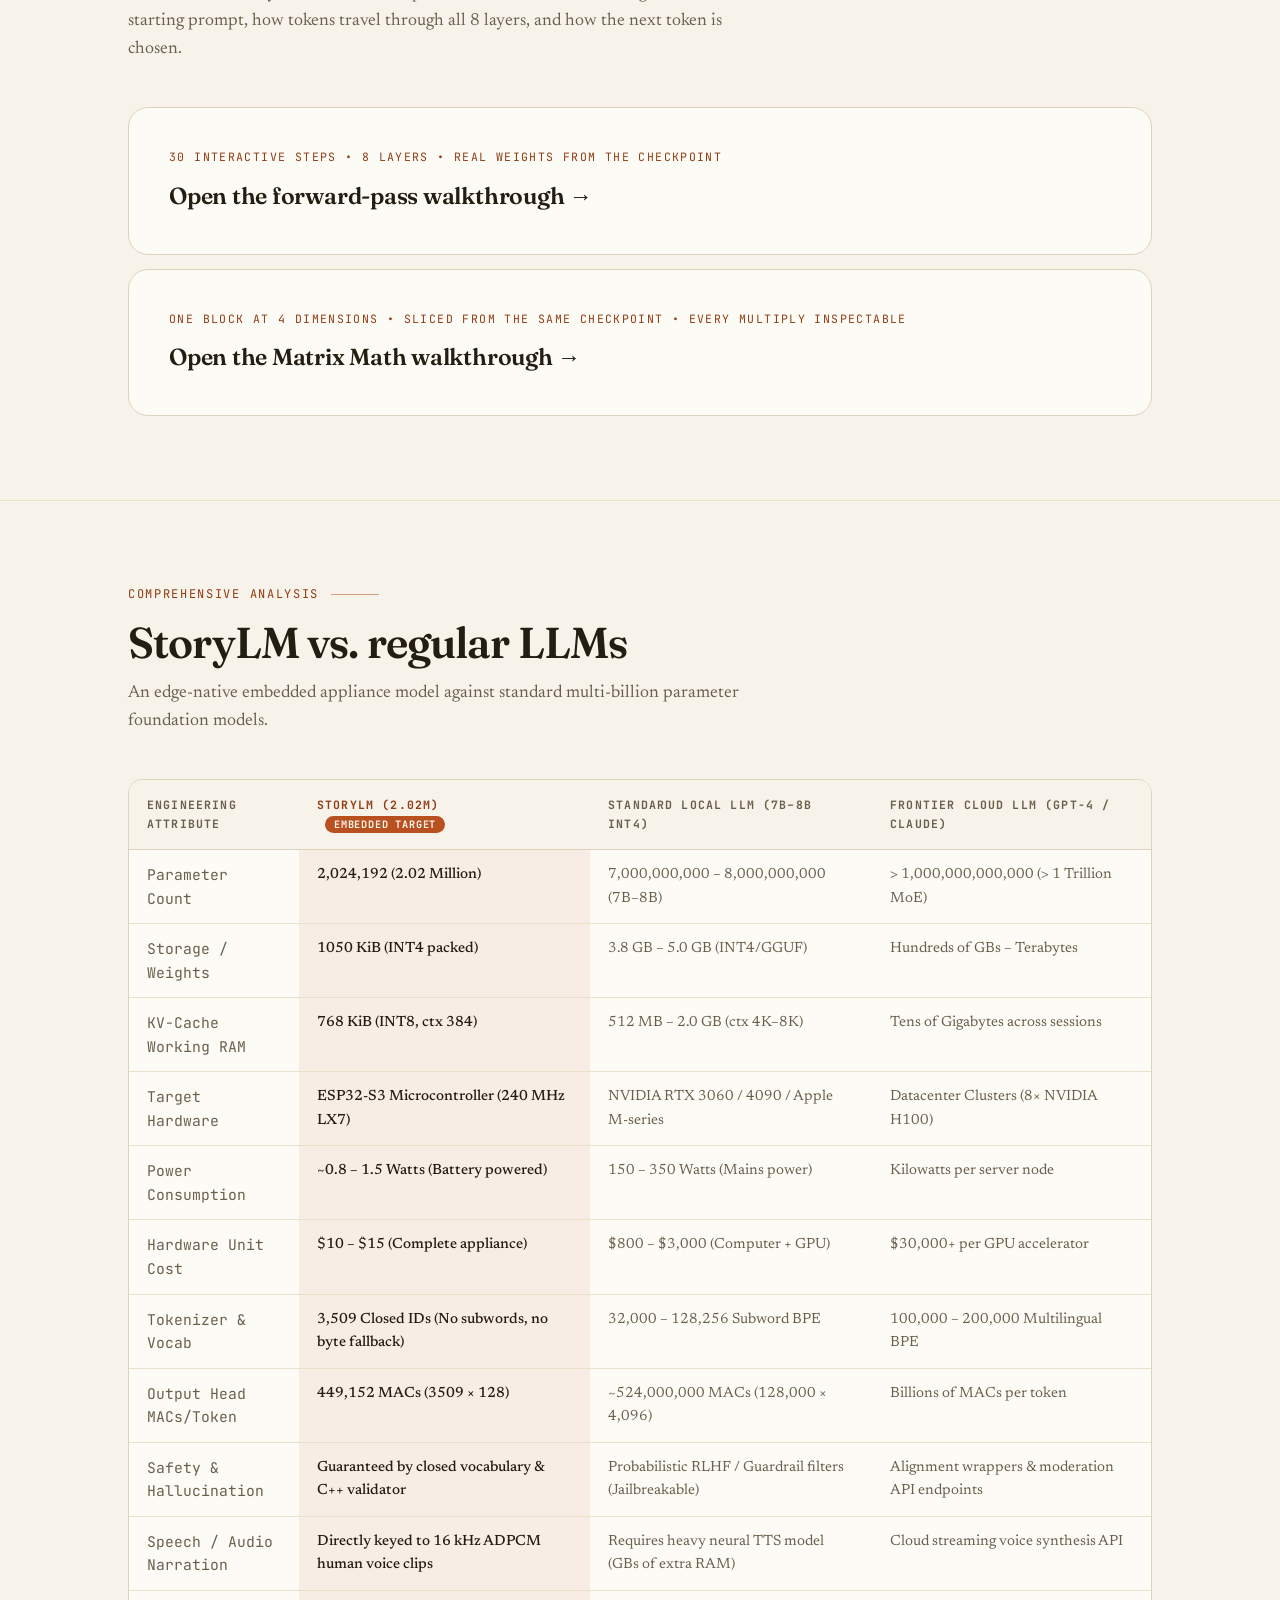
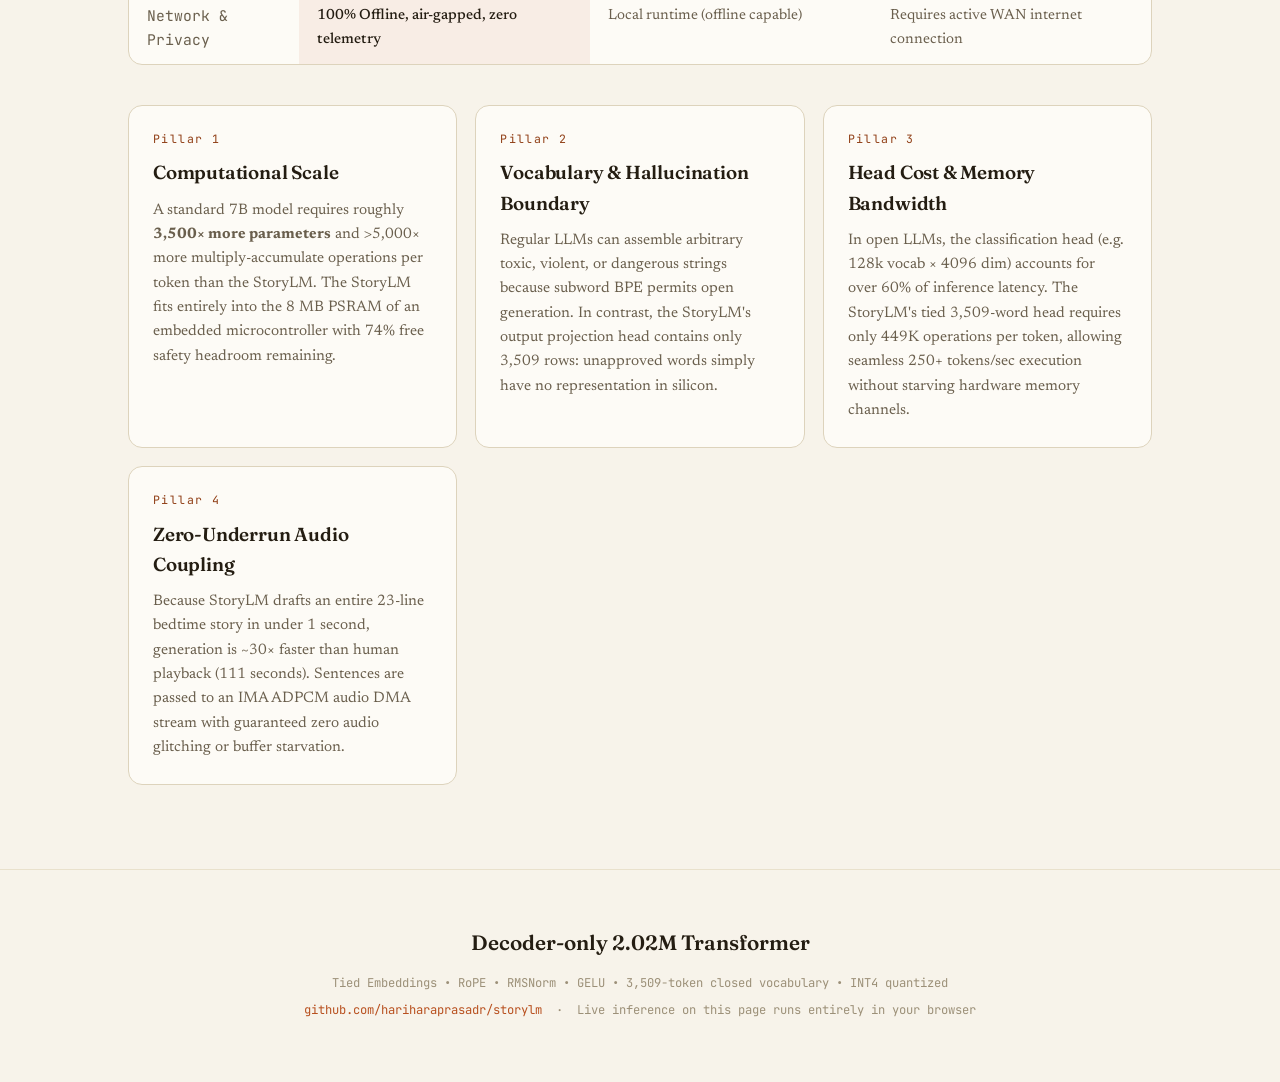
==== commit 257695eb: "Expose the story model as one reusable function     const story = await generateStory({       world:" ====
--- a/web/index.html
+++ b/web/index.html
@@ -85,6 +85,12 @@
           <button class="studio-go" id="studio-generate" type="button">Tell a story</button>
           <div class="studio-out" id="studio-output"></div>
           <div class="studio-stats" id="studio-stats"></div>
+          <p class="studio-api">
+            Or call it yourself — the button above runs exactly this:
+            <code>await generateStory({ world: "bluey", mode: "bedtime", place: "backyard", theme: "help", seed: 42 })</code>
+            <span class="studio-api-note">returns <code>{ lines, text, world, mode, place, theme, seed, tokens, ms }</code>;
+            a seed makes the story reproducible. Open the console and try it.</span>
+          </p>
         </div>
       </div>
     </section>
@@ -815,6 +821,7 @@
   </footer>
 
   <script src="story_data.js"></script>
+  <script src="generate_story.js"></script>
   <script src="story.js"></script>
 </body>
 </html>
--- a/web/styles.css
+++ b/web/styles.css
@@ -314,6 +314,26 @@
       margin-top: 20px;
     }
 
+    .studio-api {
+      margin-top: 22px;
+      padding-top: 18px;
+      border-top: 1px solid var(--line-soft, var(--line));
+      font-size: 0.86rem;
+      color: var(--muted, var(--faint));
+    }
+
+    .studio-api code {
+      font-family: var(--font-mono);
+      font-size: 0.8rem;
+      color: var(--accent-ink);
+      background: var(--paper-2, transparent);
+      padding: 2px 5px;
+      border-radius: 4px;
+      word-break: break-word;
+    }
+
+    .studio-api-note { display: block; margin-top: 8px; color: var(--faint); font-size: 0.82rem; }
+
     @media (prefers-reduced-motion: reduce) {
       .studio-line.is-new { animation: none; }
       html { scroll-behavior: auto; }
